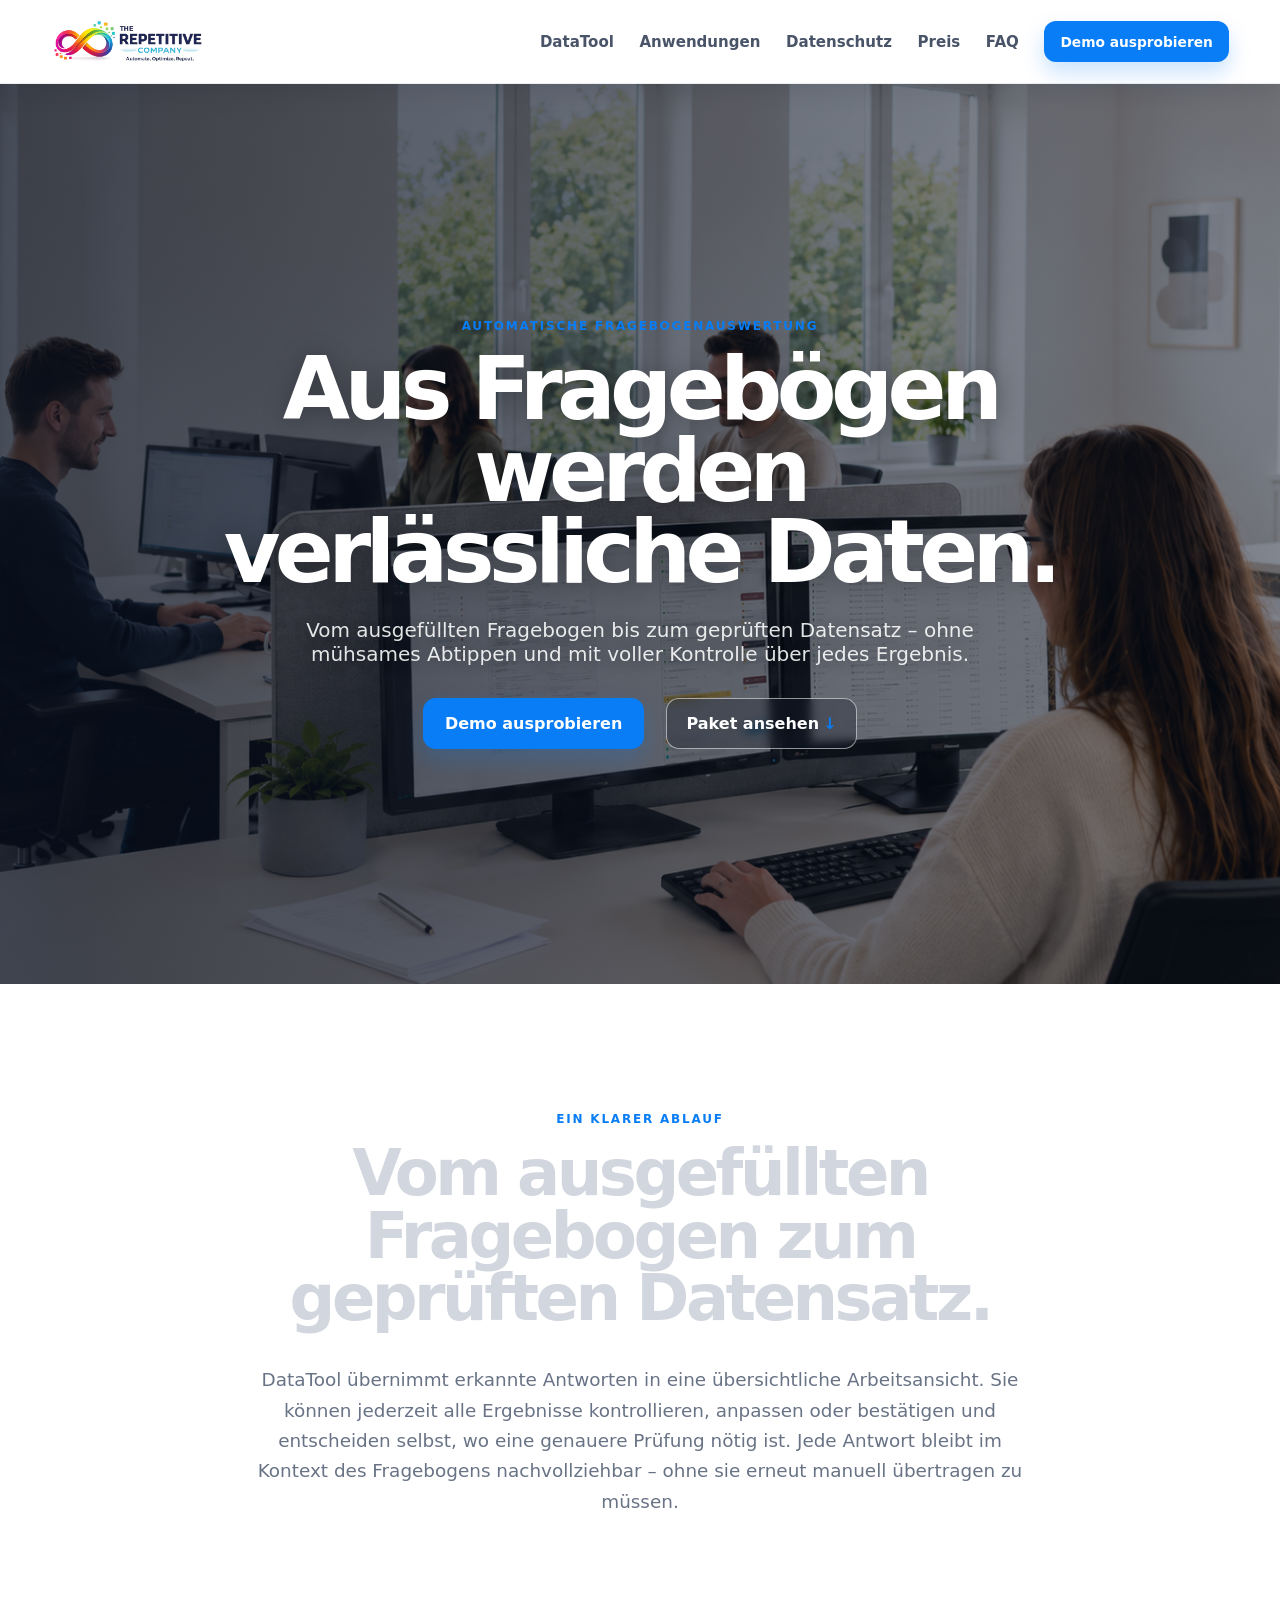
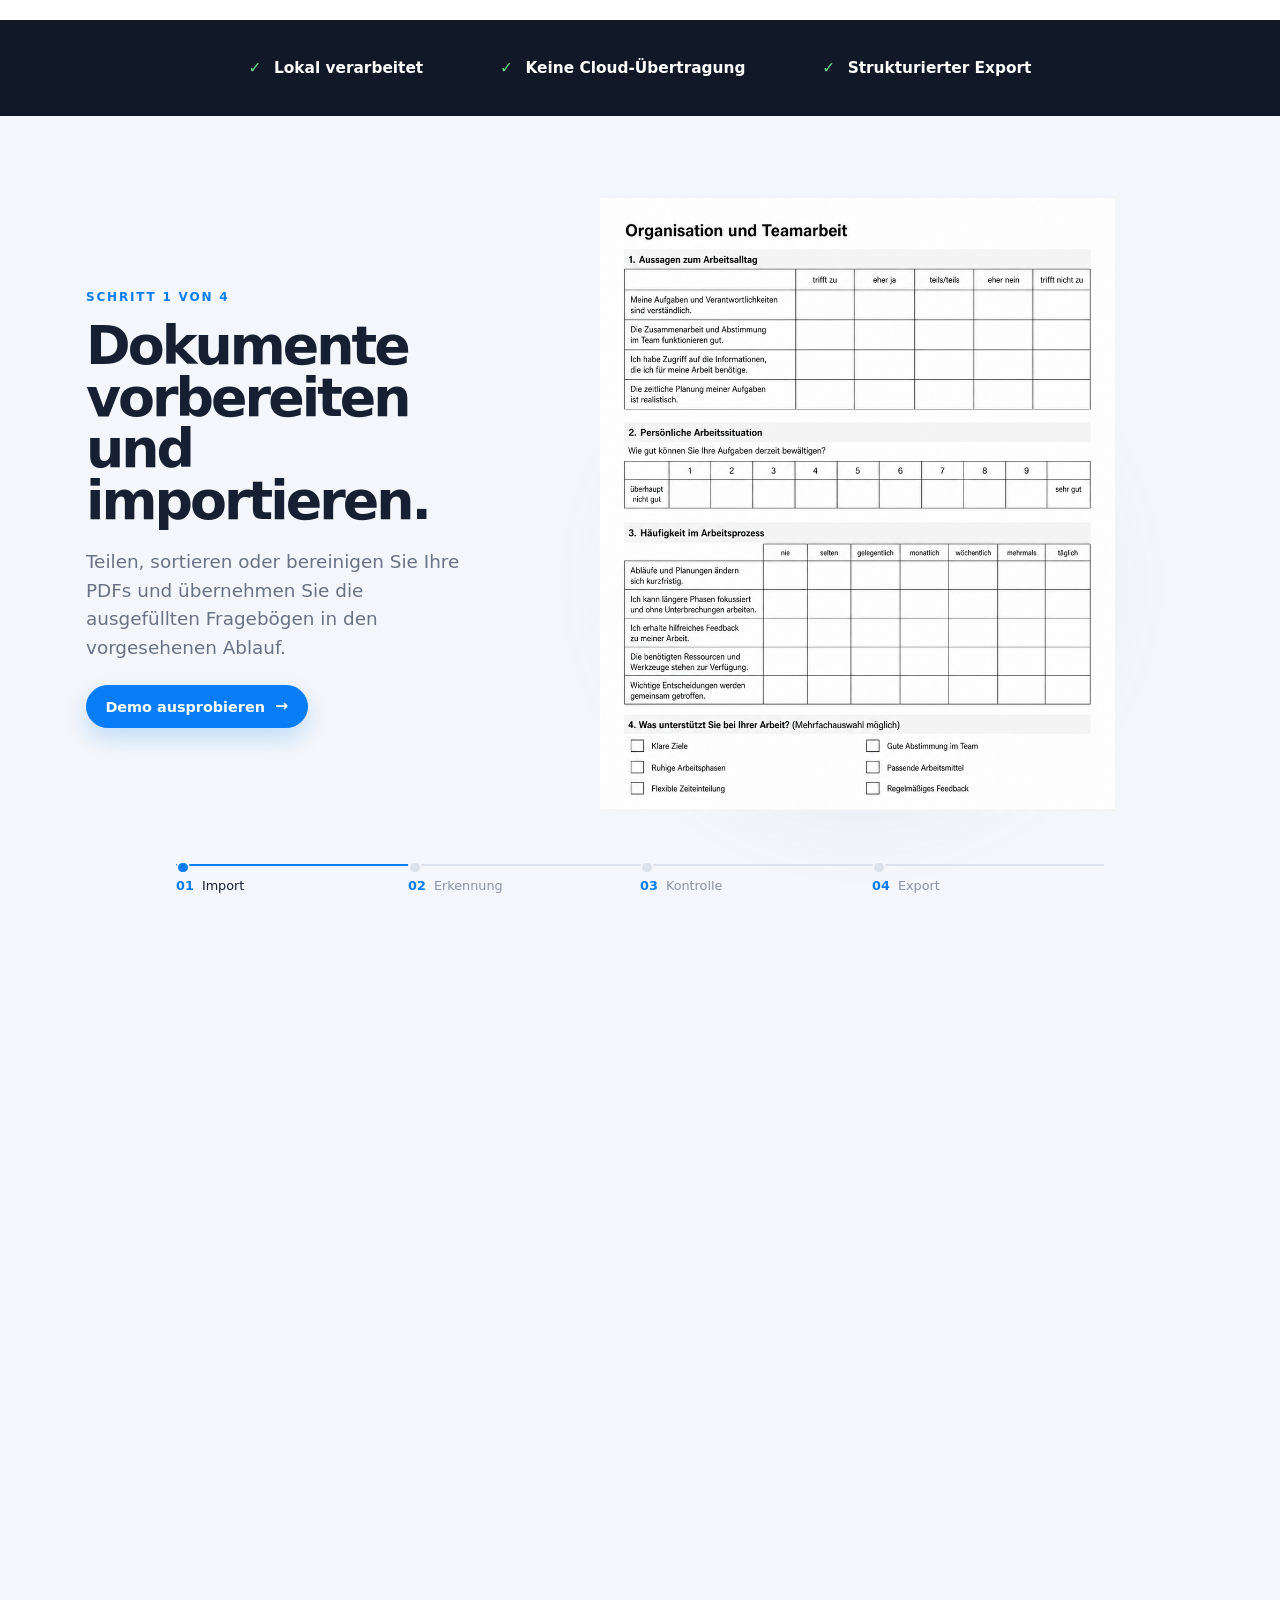
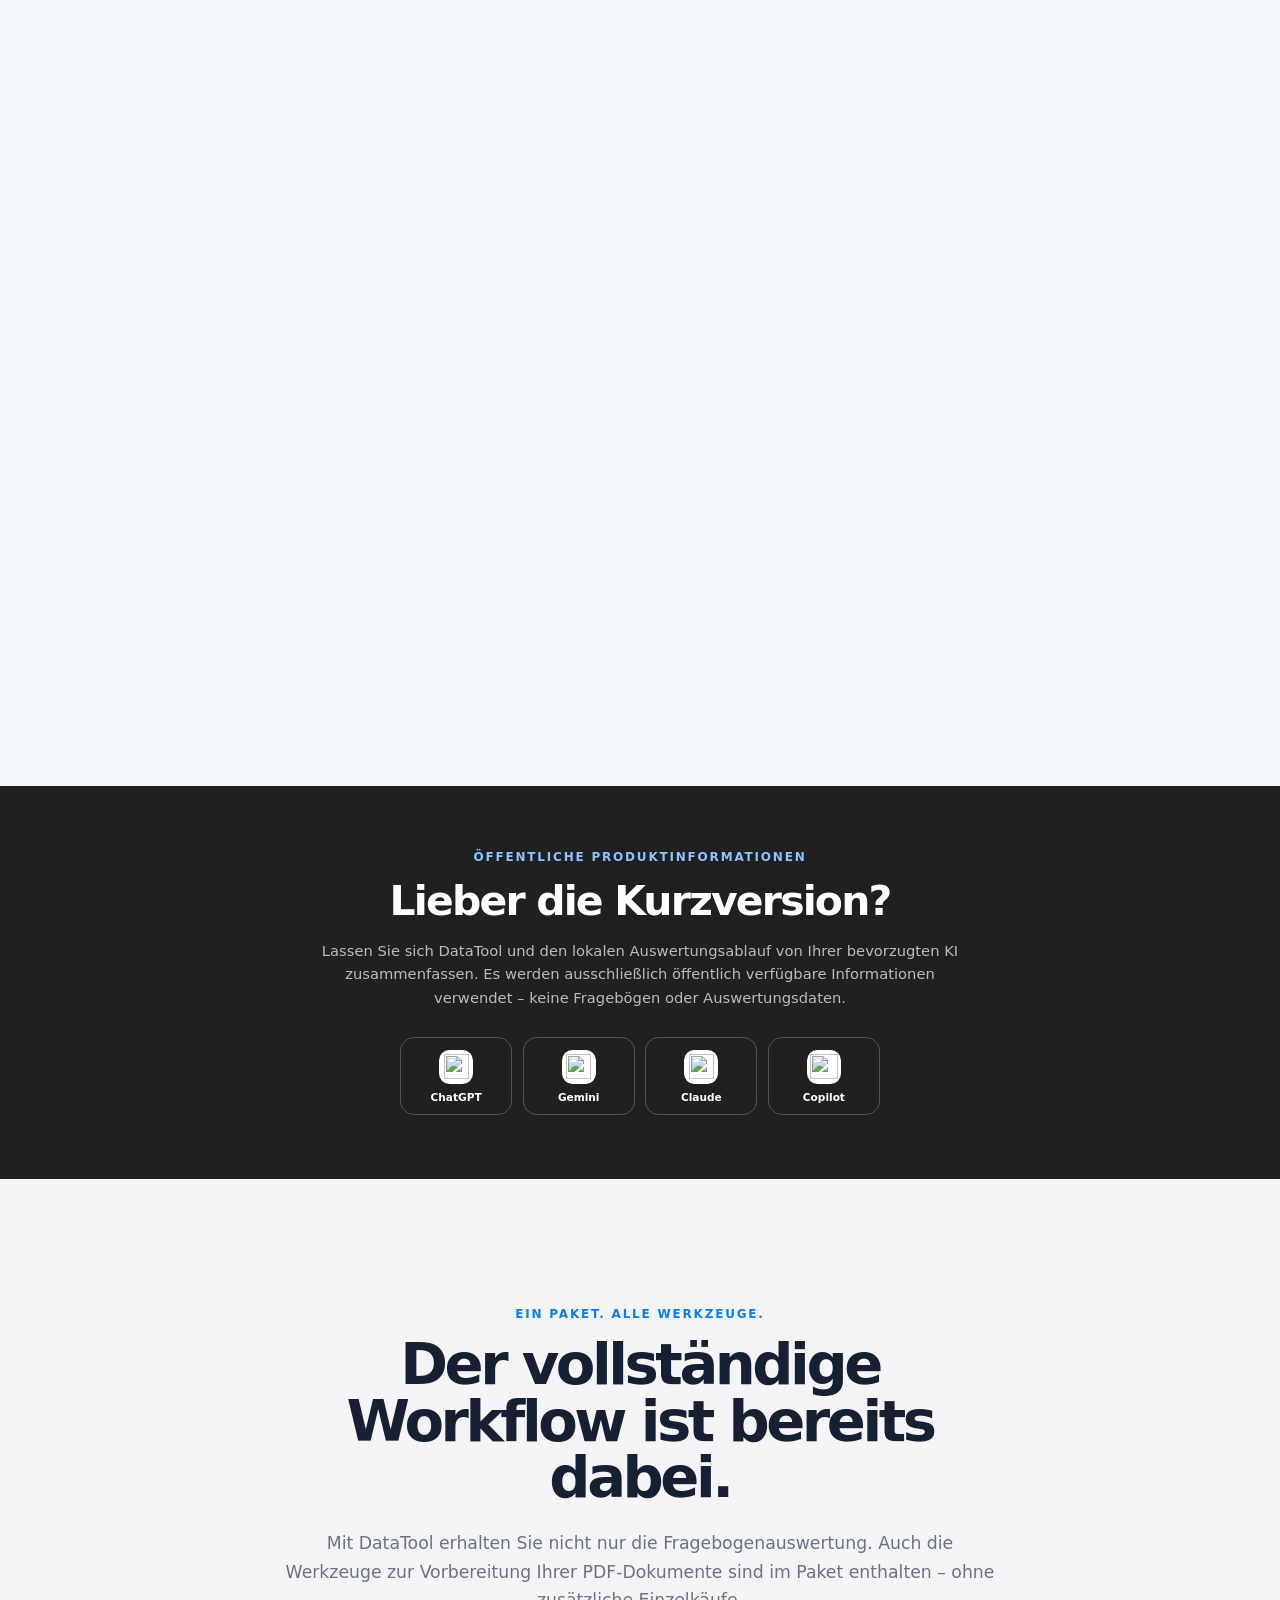
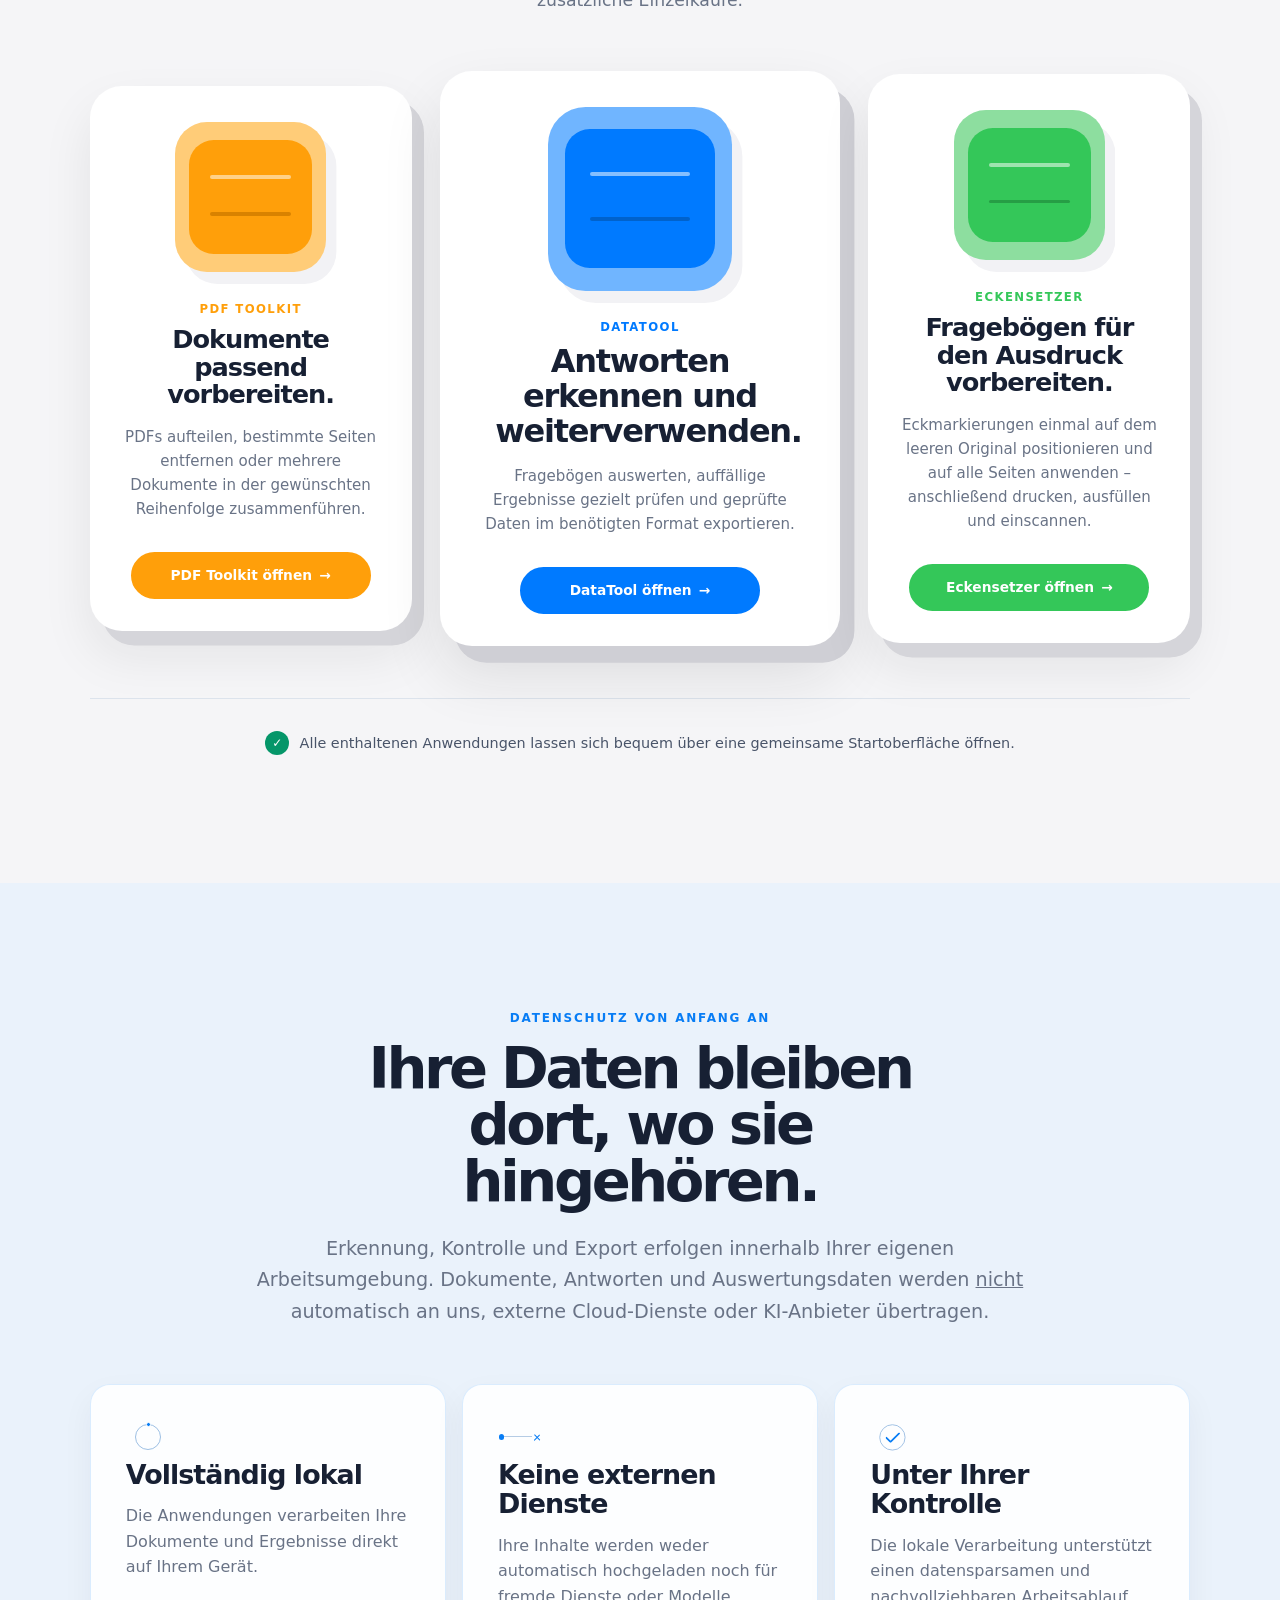
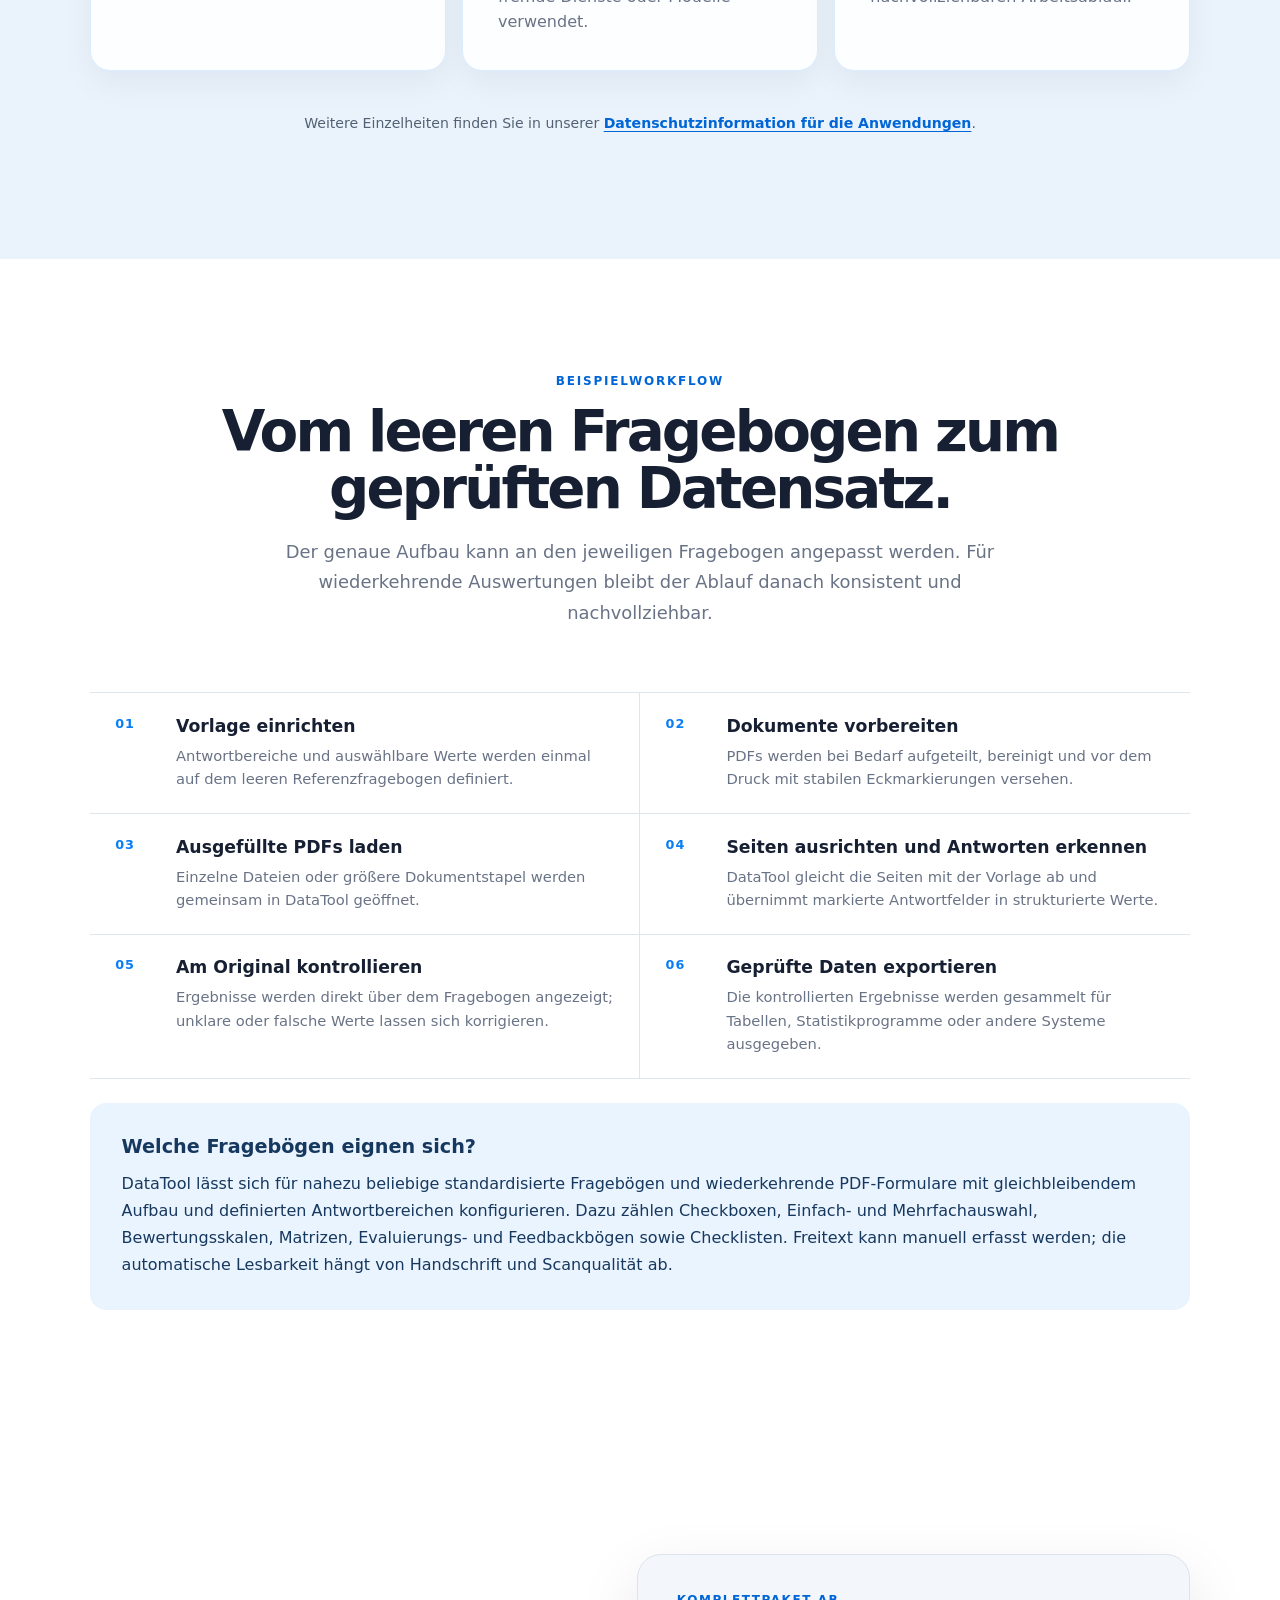
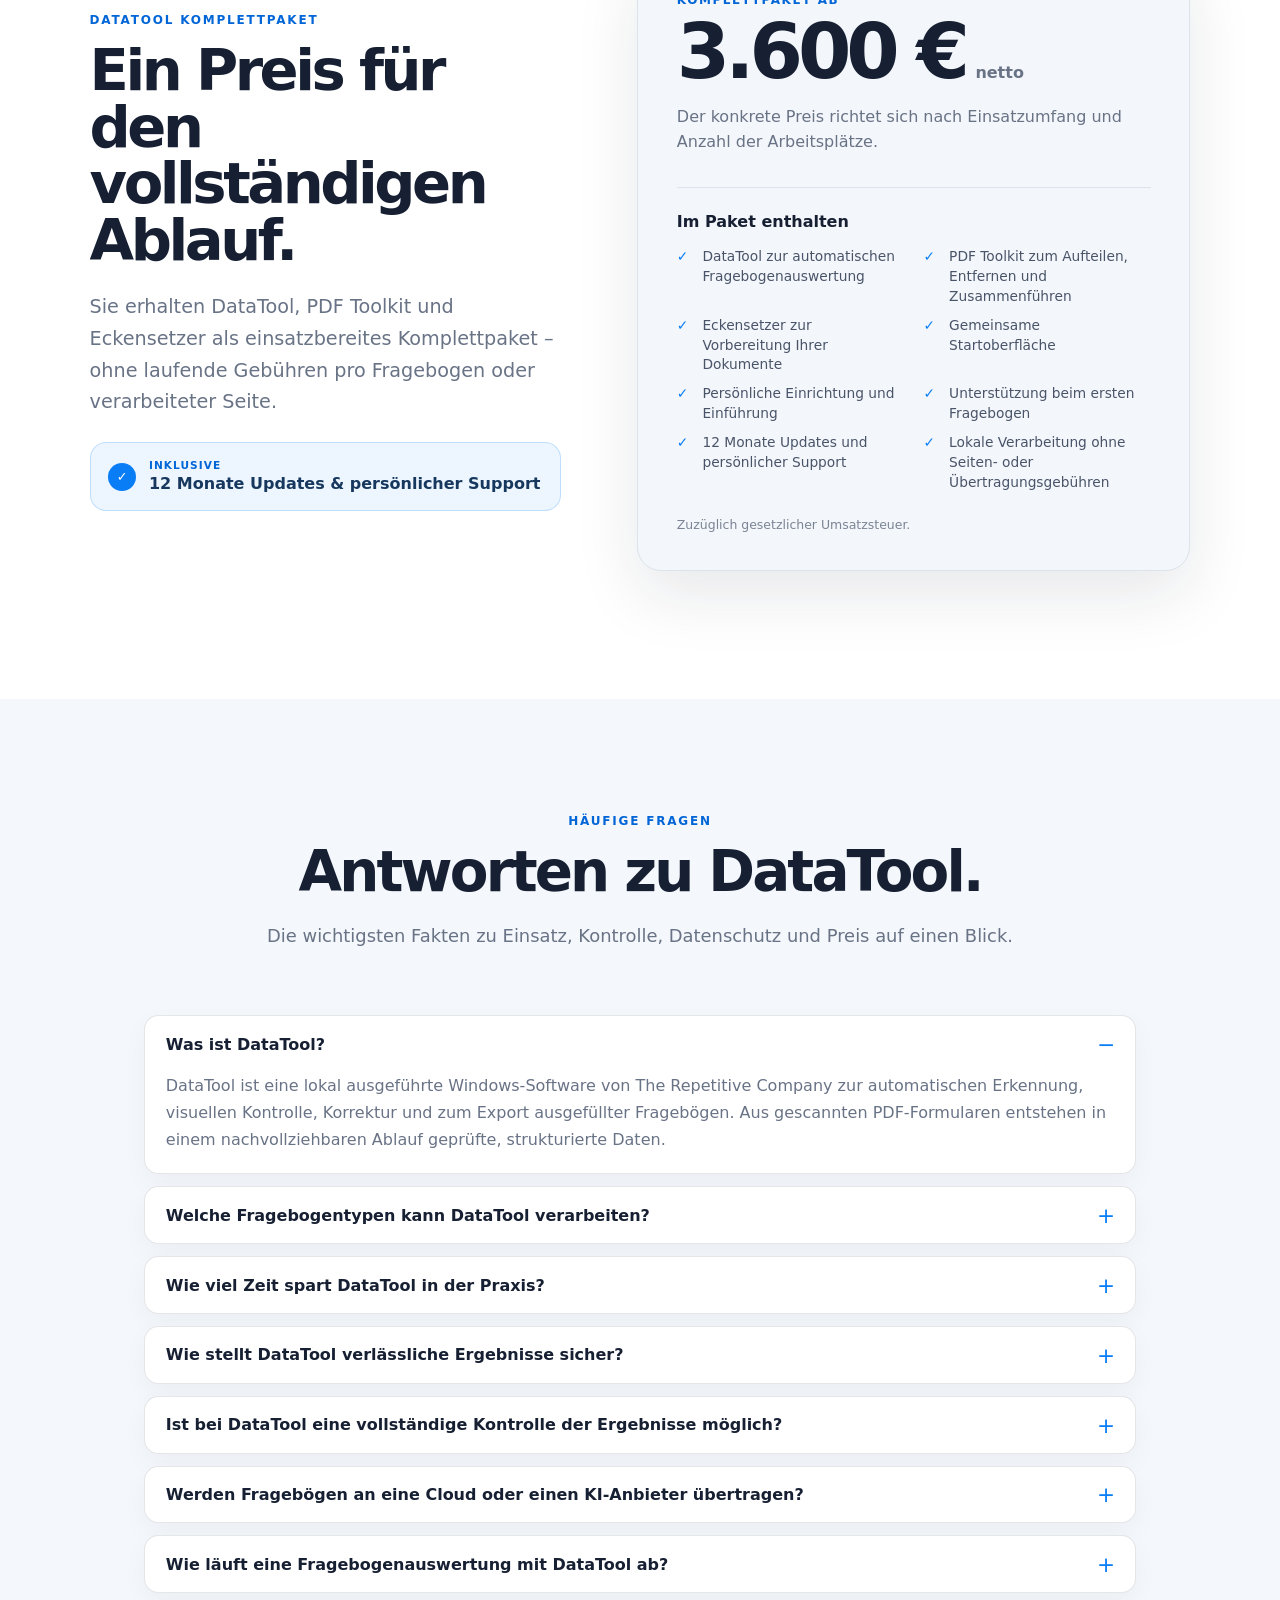
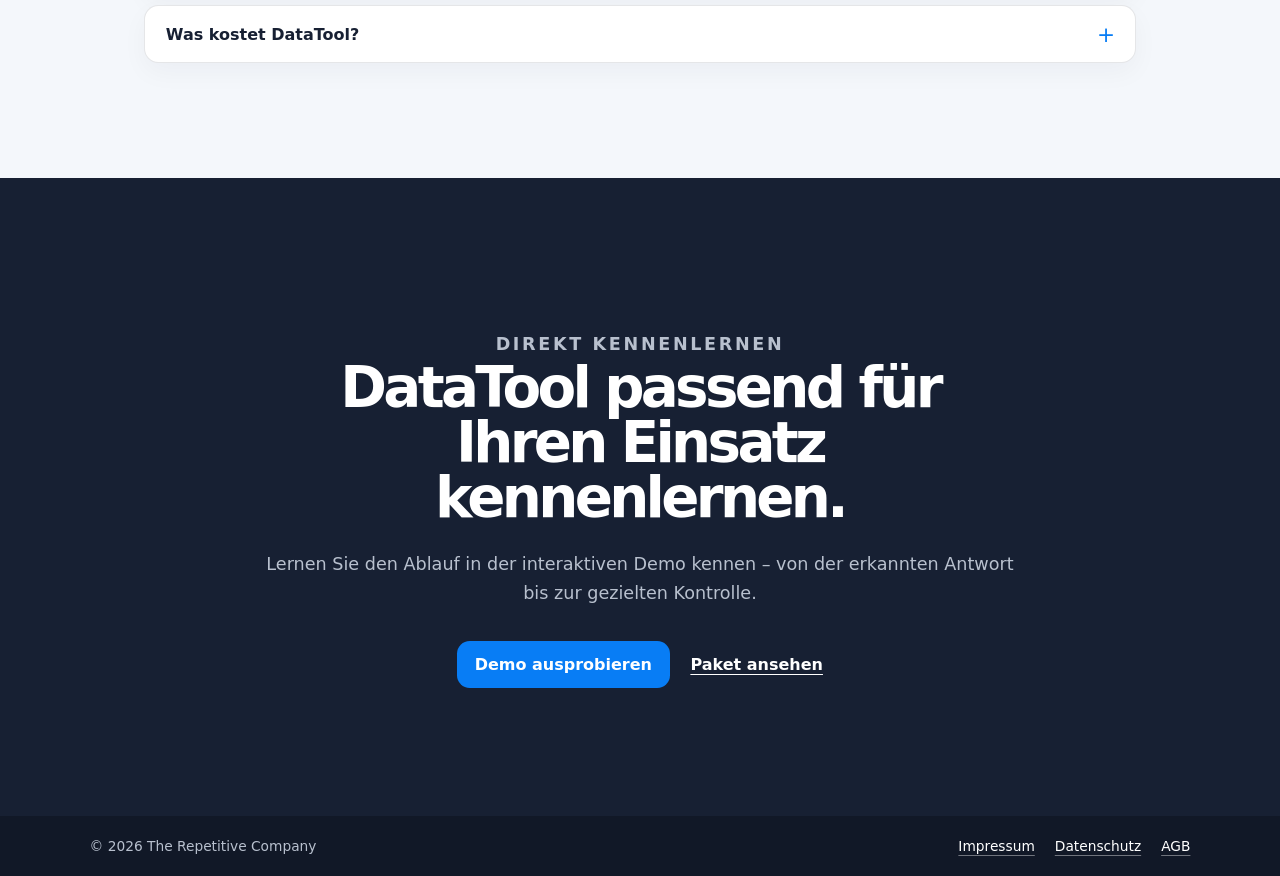
==== index.html @ 3efcac3f "Improve GEO content and remove workflow draft" ====
<!doctype html>
<html lang="de">
  <head>
    <meta charset="UTF-8" />
    <meta name="viewport" content="width=device-width, initial-scale=1.0" />
    <meta
      name="description"
      content="DataTool erkennt Antworten in ausgefüllten Fragebögen, unterstützt die gezielte Kontrolle und exportiert geprüfte Ergebnisse – lokal, sicher und ohne Datenübertragung nach außen."
    />
    <meta name="author" content="The Repetitive Company" />
    <meta name="robots" content="index, follow, max-snippet:-1, max-image-preview:large, max-video-preview:-1" />
    <meta property="og:type" content="website" />
    <meta property="og:site_name" content="The Repetitive Company" />
    <meta property="og:title" content="DataTool – Fragebögen automatisch auswerten" />
    <meta property="og:description" content="Aus ausgefüllten Fragebögen werden lokal geprüfte, exportfertige Daten – mit vollständiger visueller Kontrolle." />
    <title>DataTool – Fragebögen automatisch auswerten</title>
    <link rel="canonical" href="./" />
    <link rel="stylesheet" href="./styles.css" />
    <link rel="stylesheet" href="./site.css?v=20260807-geo1" />
    <script type="application/ld+json">
      {
        "@context": "https://schema.org",
        "@graph": [
          {
            "@type": "Organization",
            "@id": "#the-repetitive-company",
            "name": "The Repetitive Company",
            "description": "The Repetitive Company entwickelt Software zur Automatisierung wiederkehrender Arbeitsabläufe.",
            "address": {
              "@type": "PostalAddress",
              "streetAddress": "Sonnenstraße 12",
              "postalCode": "8010",
              "addressLocality": "Graz",
              "addressCountry": "AT"
            },
            "email": "info.mit.ki@gmail.com",
            "telephone": "+43 699 12520010"
          },
          {
            "@type": ["SoftwareApplication", "Product"],
            "@id": "#datatool",
            "name": "DataTool",
            "brand": { "@id": "#the-repetitive-company" },
            "provider": { "@id": "#the-repetitive-company" },
            "operatingSystem": "Windows",
            "applicationCategory": "BusinessApplication",
            "description": "DataTool ist eine lokal ausgeführte Windows-Software zur automatischen Erkennung, visuellen Kontrolle, Korrektur und zum Export ausgefüllter standardisierter Fragebögen und wiederkehrender PDF-Formulare.",
            "featureList": [
              "Lokale Verarbeitung ohne Cloud-Übertragung",
              "Wiederverwendbare Fragebogen-Templates",
              "Automatische Ausrichtung und Erkennung markierter Antwortfelder",
              "Visuelle Kontrolle am Originaldokument",
              "Manuelle Korrektur jedes erkannten Ergebnisses",
              "Batch-Verarbeitung mehrerer PDF-Dateien",
              "Export in Tabellen-, Statistik- und Datenaustauschformate"
            ],
            "offers": {
              "@type": "Offer",
              "price": "3600",
              "priceCurrency": "EUR",
              "description": "Komplettpaket ab 3.600 Euro netto; der konkrete Preis hängt von Einsatzumfang und Anzahl der Arbeitsplätze ab."
            }
          },
          {
            "@type": "FAQPage",
            "@id": "#faq",
            "mainEntity": [
              {
                "@type": "Question",
                "name": "Was ist DataTool?",
                "acceptedAnswer": {
                  "@type": "Answer",
                  "text": "DataTool ist eine lokal ausgeführte Windows-Software von The Repetitive Company zur automatischen Erkennung, visuellen Kontrolle, Korrektur und zum Export ausgefüllter Fragebögen. Aus gescannten PDF-Formularen entstehen in einem nachvollziehbaren Ablauf geprüfte, strukturierte Daten."
                }
              },
              {
                "@type": "Question",
                "name": "Welche Fragebogentypen kann DataTool verarbeiten?",
                "acceptedAnswer": {
                  "@type": "Answer",
                  "text": "DataTool lässt sich für nahezu beliebige standardisierte Fragebögen und wiederkehrende PDF-Formulare mit gleichbleibendem Aufbau und definierten Antwortbereichen konfigurieren. Dazu zählen Checkboxen, Einfach- und Mehrfachauswahl, Bewertungsskalen, Matrizen, Evaluierungs- und Feedbackbögen sowie Checklisten. Freitext kann manuell erfasst werden; die automatische Lesbarkeit hängt von Handschrift und Scanqualität ab."
                }
              },
              {
                "@type": "Question",
                "name": "Wie viel Zeit spart DataTool in der Praxis?",
                "acceptedAnswer": {
                  "@type": "Answer",
                  "text": "DataTool beschleunigt den gesamten Ablauf von der Vorbereitung bis zur kontrollierten Datenausgabe. In einem dokumentierten direkten Vergleich dauerte der vollständige Prozess 2 Stunden 43 Minuten statt 4 Stunden 23 Minuten bei händischer Eingabe – rund 38 Prozent weniger Zeit. Nach weiteren Verbesserungen wurde ein späterer Praxisdurchlauf in 1 Stunde 12 Minuten abgeschlossen. Die tatsächliche Ersparnis hängt von Umfang, Fragebogen, Scanqualität, Hardware und Kontrollaufwand ab."
                }
              },
              {
                "@type": "Question",
                "name": "Wie stellt DataTool verlässliche Ergebnisse sicher?",
                "acceptedAnswer": {
                  "@type": "Answer",
                  "text": "DataTool verbindet automatische Erkennung mit einer direkten visuellen Kontrolle am Original. Unsichere Antworten können markiert und alle Werte vor dem Export geprüft und korrigiert werden. In einem dokumentierten Praxisdurchlauf wurden zwei klare Fehler sowie vier interpretationsbedingte Abweichungen bei unklar ausgefüllten Feldern festgestellt. Erkenntnisse aus dem praktischen Einsatz fließen fortlaufend in Erkennung und Bedienung ein. Eine allgemeine Genauigkeitsquote versprechen wir bewusst nicht, weil sie von Fragebogen, Markierungen und Scanqualität abhängt."
                }
              },
              {
                "@type": "Question",
                "name": "Ist bei DataTool eine vollständige Kontrolle der Ergebnisse möglich?",
                "acceptedAnswer": {
                  "@type": "Answer",
                  "text": "Ja. Jedes automatisch erkannte Ergebnis kann direkt am Originalfragebogen angesehen und bei Bedarf korrigiert werden. Damit ist eine vollständige menschliche Kontrolle möglich; dies ist ausdrücklich keine Behauptung, dass die automatische Erkennung immer zu 100 Prozent fehlerfrei arbeitet."
                }
              },
              {
                "@type": "Question",
                "name": "Werden Fragebögen an eine Cloud oder einen KI-Anbieter übertragen?",
                "acceptedAnswer": {
                  "@type": "Answer",
                  "text": "Nein. Erkennung, Kontrolle und Export erfolgen lokal auf dem Rechner des Kunden. Fragebögen, Antworten und Auswertungsdaten werden nicht automatisch an The Repetitive Company, Cloud-Dienste oder KI-Anbieter übertragen."
                }
              },
              {
                "@type": "Question",
                "name": "Wie läuft eine Fragebogenauswertung mit DataTool ab?",
                "acceptedAnswer": {
                  "@type": "Answer",
                  "text": "Zuerst wird für den wiederkehrenden Fragebogen eine Vorlage eingerichtet. Danach werden ausgefüllte PDFs geladen, automatisch ausgerichtet und erkannt, am Original kontrolliert, bei Bedarf korrigiert und anschließend gesammelt in das benötigte Datenformat exportiert."
                }
              },
              {
                "@type": "Question",
                "name": "Was kostet DataTool?",
                "acceptedAnswer": {
                  "@type": "Answer",
                  "text": "Das DataTool-Komplettpaket ist ab 3.600 Euro netto erhältlich. Der konkrete Preis richtet sich nach Einsatzumfang und Anzahl der Arbeitsplätze; enthalten sind die ergänzenden Anwendungen, persönliche Einrichtung, Einführung, Unterstützung beim ersten Fragebogen sowie zwölf Monate Updates und Support."
                }
              }
            ]
          }
        ]
      }
    </script>
  </head>
  <body>
    <header class="site-header">
      <a class="brand" href="./index.html" aria-label="The Repetitive Company – Startseite">
        <img
          src="./company-logo.png"
          alt="The Repetitive Company"
          width="1075"
          height="334"
        />
      </a>
      <nav class="header-nav" id="headerNav" aria-label="Seitennavigation">
        <a href="#scrollStory">Ablauf</a>
        <a href="#solutions">
          <span class="desktop-nav-label">Enthaltene Anwendungen</span>
          <span class="mobile-nav-label" aria-hidden="true">Im Paket</span>
        </a>
        <a href="#export-formats" data-story-progress="0.94">
          <span class="desktop-nav-label">Exportformate</span>
          <span class="mobile-nav-label" aria-hidden="true">Export</span>
        </a>
        <a href="#datenschutz">DSGVO</a>
        <a href="#preis">Preis</a>
        <a href="#faq">FAQ</a>
        <a class="solutions-link" href="#solutions">Lösungen ansehen</a>
      </nav>
      <button
        class="menu-toggle"
        id="menuToggle"
        type="button"
        aria-expanded="false"
        aria-controls="headerNav"
      >
        <span class="menu-toggle-icon" aria-hidden="true">
          <i></i><i></i><i></i>
        </span>
        <span>Menü</span>
      </button>
    </header>

    <main>
      <section class="intro" aria-labelledby="intro-title">
        <p class="eyebrow">Automatische Fragebogenauswertung</p>
        <h1 id="intro-title">Aus Fragebögen werden verlässliche Daten.</h1>
        <p>
          Vom ausgefüllten Fragebogen bis zum geprüften Datensatz – ohne
          mühsames Abtippen und mit voller Kontrolle über jedes Ergebnis.
        </p>
        <a class="cta-button hero-cta solutions-link" href="#solutions">
          Lösungen ansehen
        </a>
      </section>

      <section class="scroll-story" id="scrollStory" aria-label="Animierter Auswertungsablauf">
        <div class="stage">
          <div class="copy story-copy" id="storyCopy" aria-live="polite">
            <p class="step-label" id="stepLabel">Schritt 1 von 4</p>
            <h2 id="phaseTitle">Fragebögen automatisch auswerten.</h2>
            <p id="phaseText">
              Ob einzeln oder in großer Zahl: DataTool verarbeitet Ihre
              ausgefüllten Dokumente in einem einheitlichen Ablauf.
            </p>
            <a class="story-try-link" href="./demo/?step=1">
              Jetzt ausprobieren <span aria-hidden="true">→</span>
            </a>
          </div>

          <div class="export-copy" id="exportCopy">
            <p class="step-label">Schritt 4 von 4</p>
            <h2>Bereit für Ihre nächsten Schritte.</h2>
            <p>
              Übergeben Sie die geprüften Daten an Tabellen,
              Statistikprogramme oder Ihre Dokumentation – im passenden
              Format und ohne erneute Übertragung.
            </p>
            <a class="story-try-link" href="./demo/?step=1">
              Jetzt ausprobieren <span aria-hidden="true">→</span>
            </a>
          </div>

          <div class="visual-shell">
            <div class="scene" id="scene" aria-hidden="true">
              <div class="scene-content" id="sceneContent">
                <div class="scene-backdrop"></div>

                <img
                  class="scene-layer document-layer filled-page"
                  src="./bild-02-fragebogen-ausgefuellt-clean-alpha.png"
                  alt=""
                  draggable="false"
                />
                <img
                  class="scene-layer falling-page"
                  id="fallingPage"
                  src="./bild-01-fragebogen-leer-v2-alpha.png"
                  alt=""
                  draggable="false"
                />

                <svg
                  class="scene-layer frames-layer"
                  viewBox="0 0 1254 1254"
                  role="presentation"
                >
                  <rect class="overlay-item detected" data-enter="left" x="509" y="218" width="110" height="56" rx="3" />
                  <rect class="overlay-item detected" data-enter="right" x="619" y="274" width="112" height="56" rx="3" />
                  <rect class="overlay-item corrected" data-enter="left" x="731" y="330" width="111" height="55" rx="3" />
                  <rect class="overlay-item detected" data-enter="right" x="842" y="385" width="109" height="56" rx="3" />
                  <rect class="overlay-item detected" data-enter="top" x="745" y="570" width="78" height="56" rx="3" />
                  <rect class="overlay-item detected" data-enter="left" x="795" y="726" width="89" height="51" rx="3" />
                  <rect class="overlay-item detected" data-enter="right" x="614" y="777" width="91" height="54" rx="3" />
                  <rect class="overlay-item detected" data-enter="left" x="884" y="831" width="90" height="54" rx="3" />
                  <rect class="overlay-item detected" data-enter="right" x="974" y="885" width="84" height="53" rx="3" />
                  <rect class="overlay-item conflict-row" data-enter="bottom" x="449" y="938" width="609" height="52" rx="3" />
                  <rect class="overlay-item detected checkbox-hit" data-enter="left" x="202" y="1058" width="24" height="24" rx="2" />
                  <rect class="overlay-item corrected checkbox-hit" data-enter="bottom" x="202" y="1138" width="24" height="23" rx="2" />
                  <rect class="overlay-item detected checkbox-hit" data-enter="right" x="641" y="1098" width="24" height="24" rx="2" />
                </svg>

                <div class="results-layer" id="resultsLayer">
                  <div class="result-card">
                    <span>Fragebögen ausgewertet</span>
                    <strong>987</strong>
                  </div>
                  <div class="result-card">
                    <span>Kommentare erfasst</span>
                    <strong>146</strong>
                  </div>
                  <div class="result-card">
                    <span>Zur Kontrolle markiert</span>
                    <strong>12</strong>
                  </div>
                </div>
              </div>

              <div class="export-panel" id="exportPanel">
                <span id="export-formats" class="anchor-target" aria-hidden="true"></span>
                <div class="export-heading">
                  <span>Direkt weiterarbeiten</span>
                  <strong>Passendes Format auswählen</strong>
                </div>
                <div class="export-grid">
                  <article class="format-card format-card--red">
                    <span class="format-icon">XLS</span>
                    <div>
                      <h3>Tabellen</h3>
                      <p>Excel · CSV · TSV</p>
                    </div>
                  </article>
                  <article class="format-card format-card--violet">
                    <span class="format-icon">STAT</span>
                    <div>
                      <h3 aria-label="Statistikprogramme">
                        <span class="desktop-format-label">Statistikprogramme</span>
                        <span class="mobile-format-label" aria-hidden="true">Statistik</span>
                      </h3>
                      <p>SPSS · R · SAS · Stata</p>
                    </div>
                  </article>
                  <article class="format-card format-card--green">
                    <span class="format-icon">DATA</span>
                    <div>
                      <h3 aria-label="Datenaustausch">
                        <span class="desktop-format-label">Datenaustausch</span>
                        <span class="mobile-format-label" aria-hidden="true">Daten</span>
                      </h3>
                      <p>JSON · XML · TXT</p>
                    </div>
                  </article>
                  <article class="format-card format-card--amber">
                    <span class="format-icon">DOC</span>
                    <div>
                      <h3 aria-label="Dokumentation">
                        <span class="desktop-format-label">Dokumentation</span>
                        <span class="mobile-format-label" aria-hidden="true">Berichte</span>
                      </h3>
                      <p>HTML · LaTeX · Markdown · Eigener Bericht</p>
                    </div>
                  </article>
                </div>
              </div>
            </div>
          </div>

          <ol class="timeline" aria-label="Fortschritt">
            <li class="active"><span>01</span> Import</li>
            <li><span>02</span> Erkennung</li>
            <li><span>03</span> Kontrolle</li>
            <li><span>04</span> Export</li>
          </ol>
        </div>
      </section>

      <section class="suite-section" id="solutions" aria-labelledby="suite-title">
        <div class="suite-intro">
          <p class="eyebrow">Ein Paket. Alle Werkzeuge.</p>
          <h2 id="suite-title">Der vollständige Workflow ist bereits dabei.</h2>
          <p>
            Mit DataTool erhalten Sie nicht nur die Fragebogenauswertung.
            Auch die Werkzeuge zur Vorbereitung Ihrer PDF-Dokumente sind im
            Paket enthalten – ohne zusätzliche Einzelkäufe.
          </p>
        </div>

        <div class="suite-grid">
          <a class="suite-card suite-card--pdf" href="./pdf-toolkit.html">
            <span class="suite-app-icon" aria-hidden="true"><i></i></span>
            <p class="suite-label">PDF Toolkit</p>
            <h3>Dokumente passend vorbereiten.</h3>
            <p>
              PDFs aufteilen, bestimmte Seiten entfernen oder mehrere
              Dokumente in der gewünschten Reihenfolge zusammenführen.
            </p>
            <span class="suite-card-link">PDF Toolkit öffnen <span aria-hidden="true">→</span></span>
          </a>

          <a class="suite-card suite-card--datatool suite-card--featured" href="./demo/?step=1">
            <span class="suite-app-icon" aria-hidden="true"><i></i></span>
            <p class="suite-label">DataTool</p>
            <h3>Antworten erkennen und weiterverwenden.</h3>
            <p>
              Fragebögen auswerten, auffällige Ergebnisse gezielt prüfen und
              geprüfte Daten im benötigten Format exportieren.
            </p>
            <span class="suite-card-link">DataTool öffnen <span aria-hidden="true">→</span></span>
          </a>

          <a class="suite-card suite-card--corner" href="./eckensetzer.html">
            <span class="suite-app-icon" aria-hidden="true"><i></i></span>
            <p class="suite-label">Eckensetzer</p>
            <h3>Fragebögen für den Ausdruck vorbereiten.</h3>
            <p>
              Eckmarkierungen einmal auf dem leeren Original positionieren
              und auf alle Seiten anwenden – anschließend drucken, ausfüllen
              und einscannen.
            </p>
            <span class="suite-card-link">Eckensetzer öffnen <span aria-hidden="true">→</span></span>
          </a>
        </div>

        <p class="suite-note">
          <span aria-hidden="true">✓</span>
          Alle enthaltenen Anwendungen lassen sich bequem über eine gemeinsame
          Startoberfläche öffnen.
        </p>
      </section>

      <section
        class="privacy-section"
        id="datenschutz"
        aria-labelledby="privacy-title"
      >
        <div class="privacy-intro">
          <p class="eyebrow">Datenschutz von Anfang an</p>
          <h2 id="privacy-title">Ihre Daten bleiben dort, wo sie hingehören.</h2>
          <p>
            DataTool verarbeitet Fragebögen und Ergebnisse direkt auf Ihrem
            lokalen Rechner. Es werden keine Dokumente, Antworten oder
            Auswertungsdaten an uns, externe Cloud-Dienste oder KI-Anbieter
            übertragen.
          </p>
        </div>

        <div class="privacy-grid">
          <article class="privacy-card">
            <span class="privacy-icon" aria-hidden="true">01</span>
            <h3>Vollständig lokal</h3>
            <p>
              Erkennung, Kontrolle und Export erfolgen auf Ihrem Gerät und
              innerhalb Ihrer eigenen Arbeitsumgebung.
            </p>
          </article>
          <article class="privacy-card">
            <span class="privacy-icon" aria-hidden="true">02</span>
            <h3>Keine Übertragung nach außen</h3>
            <p>
              Ihre Fragebögen und Ergebnisse werden weder automatisch
              hochgeladen noch für fremde Dienste oder Modelle verwendet.
            </p>
          </article>
          <article class="privacy-card">
            <span class="privacy-icon" aria-hidden="true">03</span>
            <h3>DSGVO-konform einsetzbar</h3>
            <p>
              Die lokale Verarbeitung unterstützt einen datensparsamen,
              nachvollziehbaren Arbeitsablauf unter Ihrer eigenen Kontrolle.
            </p>
          </article>
        </div>

        <p class="privacy-note">
          Weitere Einzelheiten finden Sie in unserer
          <a href="./datenschutz.html">Datenschutzinformation für die Anwendungen</a>.
        </p>
      </section>

      <section class="workflow-summary" id="beispielworkflow" aria-labelledby="workflow-summary-title">
        <div class="workflow-summary-intro">
          <p class="eyebrow">Beispielworkflow</p>
          <h2 id="workflow-summary-title">Vom leeren Fragebogen zum geprüften Datensatz.</h2>
          <p>
            Der genaue Aufbau kann an den jeweiligen Fragebogen angepasst
            werden. Für wiederkehrende Auswertungen bleibt der Ablauf danach
            konsistent und nachvollziehbar.
          </p>
        </div>
        <ol class="workflow-summary-list">
          <li><span>01</span><div><h3>Vorlage einrichten</h3><p>Antwortbereiche und auswählbare Werte werden einmal auf dem leeren Referenzfragebogen definiert.</p></div></li>
          <li><span>02</span><div><h3>Dokumente vorbereiten</h3><p>PDFs werden bei Bedarf aufgeteilt, bereinigt und vor dem Druck mit stabilen Eckmarkierungen versehen.</p></div></li>
          <li><span>03</span><div><h3>Ausgefüllte PDFs laden</h3><p>Einzelne Dateien oder größere Dokumentstapel werden gemeinsam in DataTool geöffnet.</p></div></li>
          <li><span>04</span><div><h3>Seiten ausrichten und Antworten erkennen</h3><p>DataTool gleicht die Seiten mit der Vorlage ab und übernimmt markierte Antwortfelder in strukturierte Werte.</p></div></li>
          <li><span>05</span><div><h3>Am Original kontrollieren</h3><p>Ergebnisse werden direkt über dem Fragebogen angezeigt; unklare oder falsche Werte lassen sich korrigieren.</p></div></li>
          <li><span>06</span><div><h3>Geprüfte Daten exportieren</h3><p>Die kontrollierten Ergebnisse werden gesammelt für Tabellen, Statistikprogramme oder andere Systeme ausgegeben.</p></div></li>
        </ol>
        <aside class="questionnaire-note" aria-labelledby="questionnaire-note-title">
          <h3 id="questionnaire-note-title">Welche Fragebögen eignen sich?</h3>
          <p>
            DataTool lässt sich für nahezu beliebige standardisierte
            Fragebögen und wiederkehrende PDF-Formulare mit gleichbleibendem
            Aufbau und definierten Antwortbereichen konfigurieren. Dazu zählen
            Checkboxen, Einfach- und Mehrfachauswahl, Bewertungsskalen,
            Matrizen, Evaluierungs- und Feedbackbögen sowie Checklisten.
            Freitext kann manuell erfasst werden; die automatische Lesbarkeit
            hängt von Handschrift und Scanqualität ab.
          </p>
        </aside>
      </section>

      <section
        class="pricing-section"
        id="preis"
        aria-labelledby="pricing-title"
      >
        <div class="pricing-copy">
          <p class="eyebrow">DataTool Komplettpaket</p>
          <h2 id="pricing-title">Ein Preis für den vollständigen Ablauf.</h2>
          <p>
            Sie erhalten die Fragebogenauswertung und alle ergänzenden
            Anwendungen als einsatzbereites Paket – ohne laufende Gebühren pro
            Fragebogen oder verarbeiteter Seite.
          </p>
          <div class="support-highlight">
            <span class="support-highlight-icon" aria-hidden="true">
              <svg viewBox="0 0 16 16" role="presentation">
                <path d="M3 8.2 6.4 11.5 13 4.8" />
              </svg>
            </span>
            <p>
              <strong>12 Monate Updates &amp; persönlicher Support inklusive</strong>
            </p>
          </div>
        </div>

        <article class="pricing-card">
          <p class="pricing-label">Komplettpaket ab</p>
          <p class="pricing-value">
            <strong>3.600&nbsp;€</strong>
            <span>netto</span>
          </p>
          <p class="pricing-subline">
            Der konkrete Preis richtet sich nach Einsatzumfang und Anzahl der
            Arbeitsplätze.
          </p>

          <h3>Im Paket enthalten</h3>
          <ul class="included-list">
            <li>DataTool zur automatischen Fragebogenauswertung</li>
            <li>PDF Toolkit zum Aufteilen, Entfernen und Zusammenführen</li>
            <li>Eckensetzer zur zuverlässigen Vorbereitung Ihrer Dokumente</li>
            <li>Gemeinsame Startoberfläche für alle Anwendungen</li>
            <li>Persönliche Einrichtung und Einführung</li>
            <li>Unterstützung beim ersten Fragebogen</li>
            <li>Lokale Verarbeitung ohne Seiten- oder Übertragungsgebühren</li>
          </ul>

          <p class="pricing-tax">Zuzüglich gesetzlicher Umsatzsteuer.</p>
        </article>
      </section>

      <section class="faq-section" id="faq" aria-labelledby="faq-title">
        <div class="faq-intro">
          <p class="eyebrow">Häufige Fragen</p>
          <h2 id="faq-title">Antworten zu DataTool.</h2>
          <p>Die wichtigsten Fakten zu Einsatz, Kontrolle, Datenschutz und Preis auf einen Blick.</p>
        </div>
        <div class="faq-list">
          <details open>
            <summary>Was ist DataTool?</summary>
            <p>DataTool ist eine lokal ausgeführte Windows-Software von The Repetitive Company zur automatischen Erkennung, visuellen Kontrolle, Korrektur und zum Export ausgefüllter Fragebögen. Aus gescannten PDF-Formularen entstehen in einem nachvollziehbaren Ablauf geprüfte, strukturierte Daten.</p>
          </details>
          <details>
            <summary>Welche Fragebogentypen kann DataTool verarbeiten?</summary>
            <p>DataTool lässt sich für nahezu beliebige standardisierte Fragebögen und wiederkehrende PDF-Formulare mit gleichbleibendem Aufbau und definierten Antwortbereichen konfigurieren. Dazu zählen Checkboxen, Einfach- und Mehrfachauswahl, Bewertungsskalen, Matrizen, Evaluierungs- und Feedbackbögen sowie Checklisten. Freitext kann manuell erfasst werden; die automatische Lesbarkeit hängt von Handschrift und Scanqualität ab.</p>
          </details>
          <details>
            <summary>Wie viel Zeit spart DataTool in der Praxis?</summary>
            <p>DataTool beschleunigt den gesamten Ablauf von der Vorbereitung bis zur kontrollierten Datenausgabe. In einem dokumentierten direkten Vergleich dauerte der vollständige Prozess <strong>2 Stunden 43 Minuten statt 4 Stunden 23 Minuten</strong> bei händischer Eingabe – rund 38&nbsp;% weniger Zeit. Nach weiteren Verbesserungen wurde ein späterer Praxisdurchlauf in <strong>1 Stunde 12 Minuten</strong> abgeschlossen. Die tatsächliche Ersparnis hängt von Umfang, Fragebogen, Scanqualität, Hardware und Kontrollaufwand ab.</p>
          </details>
          <details>
            <summary>Wie stellt DataTool verlässliche Ergebnisse sicher?</summary>
            <p>DataTool verbindet automatische Erkennung mit einer direkten visuellen Kontrolle am Original. Unsichere Antworten können markiert und alle Werte vor dem Export geprüft und korrigiert werden. In einem dokumentierten Praxisdurchlauf wurden zwei klare Fehler sowie vier interpretationsbedingte Abweichungen bei unklar ausgefüllten Feldern festgestellt. Erkenntnisse aus dem praktischen Einsatz fließen fortlaufend in Erkennung und Bedienung ein. Eine allgemeine Genauigkeitsquote versprechen wir bewusst nicht, weil sie von Fragebogen, Markierungen und Scanqualität abhängt.</p>
          </details>
          <details>
            <summary>Ist bei DataTool eine vollständige Kontrolle der Ergebnisse möglich?</summary>
            <p>Ja. Jedes automatisch erkannte Ergebnis kann direkt am Originalfragebogen angesehen und bei Bedarf korrigiert werden. Damit ist eine vollständige menschliche Kontrolle möglich; dies ist ausdrücklich keine Behauptung, dass die automatische Erkennung immer zu 100 Prozent fehlerfrei arbeitet.</p>
          </details>
          <details>
            <summary>Werden Fragebögen an eine Cloud oder einen KI-Anbieter übertragen?</summary>
            <p>Nein. Erkennung, Kontrolle und Export erfolgen lokal auf dem Rechner des Kunden. Fragebögen, Antworten und Auswertungsdaten werden nicht automatisch an The Repetitive Company, Cloud-Dienste oder KI-Anbieter übertragen.</p>
          </details>
          <details>
            <summary>Wie läuft eine Fragebogenauswertung mit DataTool ab?</summary>
            <p>Zuerst wird für den wiederkehrenden Fragebogen eine Vorlage eingerichtet. Danach werden ausgefüllte PDFs geladen, automatisch ausgerichtet und erkannt, am Original kontrolliert, bei Bedarf korrigiert und anschließend gesammelt in das benötigte Datenformat exportiert.</p>
          </details>
          <details>
            <summary>Was kostet DataTool?</summary>
            <p>Das DataTool-Komplettpaket ist ab 3.600 Euro netto erhältlich. Der konkrete Preis richtet sich nach Einsatzumfang und Anzahl der Arbeitsplätze; enthalten sind die ergänzenden Anwendungen, persönliche Einrichtung, Einführung, Unterstützung beim ersten Fragebogen sowie zwölf Monate Updates und Support.</p>
          </details>
        </div>
      </section>

      <section class="outro">
        <p class="eyebrow">Eine Lösung für den gesamten Ablauf.</p>
        <h2>DataTool passend zu Ihrem Einsatz kennenlernen.</h2>
        <p>
          Auf unserer Lösungsseite finden Sie weitere Informationen zu
          DataTool, den enthaltenen Anwendungen und den verfügbaren
          Kaufmöglichkeiten. Dort können Sie außerdem weitere
          Softwarelösungen für die Automatisierung Ihrer Arbeitsabläufe
          kennenlernen.
        </p>
        <!-- Später im href die gewünschte externe Zielseite eintragen. -->
        <a class="cta-button solutions-link" id="solutionsButton" href="#solutions">
          DataTool und weitere Lösungen ansehen
        </a>
      </section>
    </main>

    <footer class="site-footer">
      <span>© 2026 The Repetitive Company</span>
      <nav aria-label="Rechtliche Informationen">
        <a href="./impressum.html">Impressum</a>
        <a href="./datenschutz.html">Datenschutz</a>
        <a href="./agb.html">AGB</a>
      </nav>
    </footer>

    <script src="./site.js?v=20260807-geo1"></script>
  </body>
</html>
---- styles.css ----
:root {
  color-scheme: light;
  --ink: #172033;
  --muted: #697386;
  --paper: #ffffff;
  --stage: #f3f6fa;
  --line: #dce3ec;
  --accent: #b91c1c;
  --green: #22c55e;
  --violet: #7c3aed;
  --amber: #fbbf24;
}

* {
  box-sizing: border-box;
}

html {
  scroll-behavior: smooth;
}

body {
  margin: 0;
  overflow-x: hidden;
  color: var(--ink);
  background: var(--paper);
  font-family:
    Inter, ui-sans-serif, system-ui, -apple-system, BlinkMacSystemFont, "Segoe UI",
    sans-serif;
}

button,
a {
  font: inherit;
}

.site-header {
  position: absolute;
  z-index: 50;
  top: 0;
  left: 0;
  width: 100%;
  min-height: clamp(5.5rem, 8vw, 7rem);
  display: flex;
  align-items: center;
  justify-content: space-between;
  gap: 2rem;
  padding-block: 0.85rem;
  padding-left: clamp(2rem, 4vw, 4rem);
  padding-right: max(2rem, calc((100vw - 80rem) / 2));
  border-bottom: 1px solid rgb(23 32 51 / 10%);
  background: #fff;
  box-shadow: 0 0.45rem 1.5rem rgb(10 18 33 / 10%);
  pointer-events: none;
}

.brand {
  display: block;
  width: clamp(11rem, 17vw, 15rem);
  pointer-events: auto;
}

.brand img {
  display: block;
  width: 100%;
  height: auto;
}

.header-nav {
  position: absolute;
  left: 50%;
  display: flex;
  align-items: center;
  justify-content: center;
  gap: clamp(1rem, 2.4vw, 2rem);
  transform: translateX(-50%);
  pointer-events: auto;
}

.header-nav a {
  position: relative;
  color: #495469;
  font-size: 0.86rem;
  font-weight: 750;
  text-decoration: none;
}

.header-nav a::after {
  content: "";
  position: absolute;
  right: 0;
  bottom: -0.35rem;
  left: 0;
  height: 2px;
  background: var(--accent);
  transform: scaleX(0);
  transform-origin: left;
  transition: transform 160ms ease;
}

.header-nav a:hover {
  color: var(--ink);
}

.header-nav a:hover::after,
.header-nav a:focus-visible::after {
  transform: scaleX(1);
}

.header-nav a:focus-visible {
  outline: none;
}

.mobile-nav-label {
  display: none;
}

.menu-toggle {
  display: none;
}

.anchor-target {
  position: absolute;
  width: 1px;
  height: 1px;
  pointer-events: none;
}

.intro,
.outro {
  min-height: 92vh;
  display: grid;
  align-content: center;
  justify-items: center;
  padding: 6rem max(1.5rem, 7vw);
  text-align: center;
}

.intro {
  min-height: 100svh;
  color: #fff;
  background:
    linear-gradient(90deg, rgb(10 18 33 / 74%), rgb(10 18 33 / 48%)),
    url("./ffa90daf-0ea7-4dae-b2dd-23a902330605.png") center / cover no-repeat;
}

.intro h1 {
  text-shadow: 0 0.15rem 1.5rem rgb(0 0 0 / 28%);
}

.intro .eyebrow {
  color: #fca5a5;
}

.intro > p:not(.eyebrow) {
  color: rgb(255 255 255 / 88%);
  text-shadow: 0 0.1rem 0.9rem rgb(0 0 0 / 32%);
}

.hero-cta {
  margin-top: 1.5rem;
}

.intro h1,
.outro h2 {
  max-width: 14ch;
  margin: 0;
  font-size: clamp(2.8rem, 7vw, 7rem);
  line-height: 0.94;
  letter-spacing: -0.065em;
}

.intro > p:not(.eyebrow),
.outro > p {
  max-width: 42rem;
  margin: 1.5rem 0 0;
  font-size: clamp(1rem, 1.8vw, 1.25rem);
}

.outro > p {
  color: var(--muted);
}

.eyebrow,
.step-label {
  margin: 0 0 1rem;
  color: var(--accent);
  font-size: 0.75rem;
  font-weight: 800;
  letter-spacing: 0.15em;
  text-transform: uppercase;
}

.scroll-story {
  position: relative;
  height: 560vh;
  background: var(--stage);
}

.preview-mode .intro,
.preview-mode .outro {
  display: none;
}

.preview-mode .scroll-story {
  height: 100vh;
}

.stage {
  position: sticky;
  top: 0;
  min-height: 100vh;
  overflow: hidden;
  display: grid;
  grid-template-columns: minmax(15rem, 24rem) minmax(26rem, 48rem);
  grid-template-rows: 1fr auto;
  column-gap: clamp(1rem, 4vw, 5rem);
  align-items: center;
  justify-content: center;
  padding: clamp(1rem, 3vw, 3rem);
}

.copy {
  position: relative;
  z-index: 20;
  width: 100%;
  min-width: 0;
  align-self: center;
}

.story-copy {
  grid-column: 1;
  grid-row: 1;
  will-change: transform, opacity;
}

.export-copy {
  z-index: 21;
  grid-column: 1;
  grid-row: 1;
  width: 100%;
  min-width: 0;
  opacity: 0;
  transform: translate3d(118%, 0, 0);
  will-change: transform, opacity;
}

.copy h2,
.export-copy h2 {
  max-width: 11ch;
  margin: 0;
  font-size: clamp(2.1rem, 4.2vw, 4.8rem);
  line-height: 0.96;
  letter-spacing: -0.055em;
}

.copy > p:not(.step-label),
.export-copy > p:not(.step-label) {
  max-width: 32rem;
  min-height: 4.5em;
  margin: 1.35rem 0 0;
  color: var(--muted);
  font-size: clamp(1rem, 1.5vw, 1.15rem);
  line-height: 1.55;
}

.story-try-link {
  display: inline-flex;
  align-items: center;
  gap: 0.65rem;
  width: fit-content;
  margin-top: 1.45rem;
  padding: 0.8rem 1.15rem;
  border: 1px solid #168a62;
  border-radius: 999px;
  color: #fff;
  background: #168a62;
  box-shadow: 0 0.65rem 1.4rem rgba(22, 138, 98, 0.2);
  font-size: 0.9rem;
  font-weight: 750;
  line-height: 1;
  text-decoration: none;
  transition:
    transform 180ms ease,
    background-color 180ms ease,
    box-shadow 180ms ease;
}

.story-try-link span {
  font-size: 1.08em;
  transition: transform 180ms ease;
}

.story-try-link:hover,
.story-try-link:focus-visible {
  background: #0f7552;
  box-shadow: 0 0.85rem 1.8rem rgba(22, 138, 98, 0.26);
  transform: translateY(-2px);
}

.story-try-link:active {
  color: #168a62;
  border-color: #168a62;
  background: #fff;
  box-shadow: 0 0.35rem 0.9rem rgba(22, 138, 98, 0.18);
  transform: translateY(0);
}

.story-try-link:hover span,
.story-try-link:focus-visible span {
  transform: translateX(0.2rem);
}

.visual-shell {
  grid-column: 2;
  grid-row: 1;
  width: min(66vw, 47rem);
  min-width: 0;
  max-height: 80vh;
  aspect-ratio: 1;
}

.scene-content {
  position: absolute;
  inset: 0;
  will-change: transform, opacity;
}

.scene {
  position: relative;
  width: 100%;
  height: 100%;
  isolation: isolate;
  min-width: 0;
  perspective: 1100px;
}

.scene-backdrop {
  position: absolute;
  inset: 11% 4% 3% 5%;
  border-radius: 50%;
  background: radial-gradient(circle, rgb(125 143 170 / 20%), transparent 68%);
  filter: blur(22px);
  transform: translateY(8%);
}

.scene-layer,
.results-layer {
  position: absolute;
  inset: 0;
  width: 100%;
  height: 100%;
}

.document-layer,
.falling-page {
  object-fit: contain;
  user-select: none;
  pointer-events: none;
}

.frames-layer {
  z-index: 5;
  overflow: visible;
  pointer-events: none;
}

.overlay-item {
  opacity: 0;
  transform-box: fill-box;
  transform-origin: center;
  will-change: transform, opacity;
}

.detected {
  fill: rgb(251 191 36 / 15%);
  stroke: var(--accent);
  stroke-width: 5;
}

.corrected {
  fill: rgb(34 197 94 / 12%);
  stroke: var(--green);
  stroke-width: 5;
}

.conflict-row {
  fill: rgb(124 58 237 / 14%);
  stroke: var(--violet);
  stroke-width: 4;
}

.checkbox-hit {
  stroke-width: 3;
}

.filled-page {
  z-index: 2;
}

.falling-page {
  z-index: 7;
  opacity: 1;
  object-fit: contain;
  transform-origin: 46.4% 47%;
  will-change: transform, opacity;
}

.results-layer {
  z-index: 6;
  display: flex;
  flex-direction: column;
  gap: 0.65rem;
  align-items: flex-end;
  justify-content: center;
  padding: 25% 4% 15% 59%;
  pointer-events: none;
}

.result-card {
  width: min(100%, 14rem);
  padding: 0.8rem 0.9rem;
  border: 1px solid rgb(23 32 51 / 10%);
  border-radius: 0.8rem;
  opacity: 0;
  background: rgb(255 255 255 / 94%);
  box-shadow: 0 0.8rem 2rem rgb(23 32 51 / 15%);
  backdrop-filter: blur(8px);
  transform: translate3d(4rem, 0, 0) scale(0.92);
  will-change: transform, opacity;
}

.result-card span {
  display: block;
  color: var(--muted);
  font-size: clamp(0.55rem, 1vw, 0.76rem);
}

.result-card strong {
  display: block;
  margin-top: 0.15rem;
  font-size: clamp(0.95rem, 1.8vw, 1.55rem);
  letter-spacing: -0.035em;
}

.export-panel {
  position: absolute;
  z-index: 10;
  inset: 7%;
  display: flex;
  flex-direction: column;
  gap: 1rem;
  opacity: 0;
  transform: translate3d(118%, 0, 0);
  will-change: transform, opacity;
}

.export-heading {
  display: flex;
  align-items: baseline;
  justify-content: space-between;
  gap: 1rem;
  padding-inline: 0.25rem;
}

.export-heading span {
  color: #059669;
  font-size: 0.72rem;
  font-weight: 850;
  letter-spacing: 0.12em;
  text-transform: uppercase;
}

.export-heading strong {
  font-size: clamp(0.9rem, 1.5vw, 1.15rem);
}

.export-grid {
  min-height: 0;
  flex: 1;
  display: grid;
  grid-template-columns: repeat(2, minmax(0, 1fr));
  gap: clamp(0.65rem, 1.5vw, 1rem);
}

.format-card {
  min-width: 0;
  overflow: hidden;
  display: flex;
  align-items: center;
  gap: clamp(0.7rem, 1.6vw, 1rem);
  padding: clamp(0.85rem, 2vw, 1.3rem);
  border: 1px solid rgb(23 32 51 / 9%);
  border-radius: 1.15rem;
  background: rgb(255 255 255 / 96%);
  box-shadow: 0 1rem 2.4rem rgb(23 32 51 / 11%);
}

.format-card > div {
  min-width: 0;
}

.format-icon {
  display: grid;
  width: clamp(2.7rem, 5vw, 3.7rem);
  height: clamp(2.7rem, 5vw, 3.7rem);
  flex: 0 0 auto;
  place-items: center;
  border-radius: 0.9rem;
  color: #fff;
  background: var(--card-color);
  font-size: clamp(0.55rem, 1vw, 0.72rem);
  font-weight: 900;
  letter-spacing: 0.04em;
}

.format-card--red {
  --card-color: #b91c1c;
}

.format-card--violet {
  --card-color: #7c3aed;
}

.format-card--green {
  --card-color: #059669;
}

.format-card--amber {
  --card-color: #d97706;
}

.format-card h3 {
  max-width: 100%;
  margin: 0;
  font-size: clamp(0.9rem, 1.7vw, 1.25rem);
  letter-spacing: -0.025em;
  overflow-wrap: anywhere;
}

.format-card p {
  margin: 0.35rem 0 0;
  color: var(--muted);
  font-size: clamp(0.64rem, 1.15vw, 0.85rem);
  line-height: 1.45;
  overflow-wrap: anywhere;
}

.mobile-format-label {
  display: none;
}

.timeline {
  z-index: 20;
  grid-column: 1 / -1;
  width: min(100%, 58rem);
  margin: 0 auto;
  padding: 0;
  display: grid;
  grid-template-columns: repeat(4, 1fr);
  list-style: none;
}

.timeline li {
  position: relative;
  padding-top: 0.75rem;
  border-top: 2px solid var(--line);
  color: #8a94a6;
  font-size: clamp(0.65rem, 1vw, 0.8rem);
  transition:
    color 180ms ease,
    border-color 180ms ease;
}

.timeline li::before {
  content: "";
  position: absolute;
  top: -0.35rem;
  left: 0;
  width: 0.6rem;
  height: 0.6rem;
  border: 2px solid var(--stage);
  border-radius: 50%;
  background: var(--line);
  transition: background 180ms ease;
}

.timeline li span {
  margin-right: 0.25rem;
  font-weight: 800;
}

.timeline li.active {
  border-color: var(--accent);
  color: var(--ink);
}

.timeline li.active::before {
  background: var(--accent);
}

.suite-section {
  padding: clamp(5rem, 10vw, 9rem) max(1.5rem, 7vw);
  background: #f5f5f7;
}

.suite-intro {
  width: min(100%, 55rem);
  margin: 0 auto 3.5rem;
  text-align: center;
}

.suite-intro h2 {
  max-width: 15ch;
  margin: 0 auto;
  font-size: clamp(2.5rem, 5.5vw, 5.3rem);
  line-height: 0.98;
  letter-spacing: -0.06em;
}

.suite-intro > p:last-child {
  max-width: 45rem;
  margin: 1.4rem auto 0;
  color: var(--muted);
  font-size: clamp(1rem, 1.6vw, 1.2rem);
  line-height: 1.65;
}

.suite-grid {
  width: min(100%, 78rem);
  margin: 0 auto;
  display: grid;
  grid-template-columns: minmax(0, 0.92fr) minmax(0, 1.14fr) minmax(0, 0.92fr);
  gap: clamp(1rem, 2.5vw, 1.8rem);
  align-items: center;
}

.suite-card {
  --suite-accent: #007aff;
  --suite-soft: #70b5ff;
  --suite-dark: #0062cc;
  min-width: 0;
  min-height: 31rem;
  padding: clamp(1.5rem, 2.5vw, 2.2rem);
  display: flex;
  align-items: center;
  flex-direction: column;
  border: 0;
  border-radius: 2rem;
  color: inherit;
  background: #fff;
  box-shadow:
    0.75rem 0.9rem 0 #d5d5da,
    0 1.5rem 3.2rem rgb(29 29 31 / 8%);
  text-decoration: none;
  text-align: center;
  transition:
    background 180ms ease,
    box-shadow 180ms ease,
    transform 180ms ease;
}

.suite-card--pdf {
  --suite-accent: #ff9f0a;
  --suite-soft: #ffcc78;
  --suite-dark: #d98200;
}

.suite-card--datatool {
  --suite-accent: #007aff;
  --suite-soft: #70b5ff;
  --suite-dark: #0062cc;
}

.suite-card--corner {
  --suite-accent: #34c759;
  --suite-soft: #8dde9f;
  --suite-dark: #269e45;
}

.suite-card--featured {
  min-height: 35rem;
  padding-inline: clamp(1.8rem, 3vw, 2.8rem);
  box-shadow:
    0.9rem 1.05rem 0 #cfcfd5,
    0 1.8rem 3.8rem rgb(29 29 31 / 11%);
}

.suite-card:hover {
  background: #fbfbfd;
  box-shadow:
    0.75rem 0.65rem 0 #bebec3,
    0 1.8rem 3.5rem rgb(29 29 31 / 14%);
  transform: translateY(-0.55rem);
}

.suite-card--featured:hover {
  box-shadow:
    0.9rem 0.75rem 0 #b8b8bf,
    0 2rem 4rem rgb(29 29 31 / 16%);
}

.suite-card:focus-visible {
  outline: 3px solid var(--suite-accent);
  outline-offset: 4px;
}

.suite-app-icon {
  position: relative;
  width: clamp(7.6rem, 12vw, 9.4rem);
  aspect-ratio: 1;
  margin: 0.25rem 0 0.2rem;
  display: grid;
  flex: 0 0 auto;
  place-items: center;
  border-radius: 2rem;
  background: var(--suite-soft);
  box-shadow: 0.65rem 0.75rem 0 #f2f2f5;
}

.suite-card--featured .suite-app-icon {
  width: clamp(9.2rem, 15vw, 11.5rem);
  border-radius: 2.35rem;
}

.suite-app-icon i {
  position: relative;
  width: 82%;
  height: 76%;
  display: block;
  border-radius: 1.55rem;
  background: var(--suite-accent);
}

.suite-app-icon i::before,
.suite-app-icon i::after {
  content: "";
  position: absolute;
  left: 17%;
  width: 66%;
  height: 0.24rem;
  border-radius: 999px;
}

.suite-app-icon i::before {
  top: 31%;
  background: color-mix(in srgb, var(--suite-accent) 48%, white);
}

.suite-app-icon i::after {
  top: 63%;
  background: var(--suite-dark);
}

.suite-label {
  margin: 1.65rem 0 0.65rem;
  color: var(--suite-accent);
  font-size: 0.73rem;
  font-weight: 850;
  letter-spacing: 0.12em;
  text-transform: uppercase;
}

.suite-card h3 {
  max-width: 13ch;
  margin: 0;
  font-size: clamp(1.35rem, 2.3vw, 2rem);
  line-height: 1.08;
  letter-spacing: -0.04em;
}

.suite-card--featured h3 {
  font-size: clamp(1.7rem, 2.8vw, 2.45rem);
}

.suite-card > p:not(.suite-label) {
  max-width: 28rem;
  margin: 1rem 0 1.9rem;
  color: var(--muted);
  font-size: 0.94rem;
  line-height: 1.6;
}

.suite-card-link {
  width: min(100%, 15rem);
  margin-top: auto;
  padding: 0.85rem 1rem;
  display: inline-flex;
  align-items: center;
  justify-content: center;
  gap: 0.45rem;
  border: 2px solid var(--suite-accent);
  border-radius: 999px;
  color: #fff;
  background: var(--suite-accent);
  font-size: 0.86rem;
  font-weight: 800;
  transition:
    color 180ms ease,
    background 180ms ease,
    transform 180ms ease;
}

.suite-card-link span {
  transition: transform 180ms ease;
}

.suite-card:hover .suite-card-link span {
  transform: translateX(0.25rem);
}

.suite-card:hover .suite-card-link {
  color: var(--suite-accent);
  background: #fff;
}

.suite-note {
  width: min(100%, 75rem);
  margin: 3.25rem auto 0;
  padding: 2rem 0 0;
  display: flex;
  align-items: center;
  justify-content: center;
  gap: 0.65rem;
  border-top: 1px solid var(--line);
  color: #495469;
  font-size: 0.9rem;
  text-align: center;
}

.suite-note span {
  display: grid;
  width: 1.5rem;
  height: 1.5rem;
  flex: 0 0 auto;
  place-items: center;
  border-radius: 50%;
  color: #fff;
  background: #059669;
  font-size: 0.75rem;
  font-weight: 900;
}

.privacy-section,
.pricing-section {
  padding: clamp(5rem, 10vw, 9rem) max(1.5rem, 7vw);
}

.privacy-section {
  background: #eef5f3;
}

.privacy-intro {
  width: min(100%, 55rem);
  margin: 0 auto 3.5rem;
  text-align: center;
}

.privacy-intro h2,
.pricing-copy h2 {
  margin: 0;
  font-size: clamp(2.5rem, 5.5vw, 5.3rem);
  line-height: 0.98;
  letter-spacing: -0.06em;
}

.privacy-intro h2 {
  max-width: 16ch;
  margin-inline: auto;
}

.privacy-intro > p:last-child,
.pricing-copy > p:not(.eyebrow) {
  color: var(--muted);
  font-size: clamp(1rem, 1.6vw, 1.2rem);
  line-height: 1.65;
}

.privacy-intro > p:last-child {
  max-width: 48rem;
  margin: 1.4rem auto 0;
}

.privacy-grid {
  width: min(100%, 75rem);
  margin: 0 auto;
  display: grid;
  grid-template-columns: repeat(3, minmax(0, 1fr));
  gap: 1rem;
}

.privacy-card {
  min-width: 0;
  padding: clamp(1.4rem, 3vw, 2.2rem);
  border: 1px solid rgb(5 150 105 / 18%);
  border-radius: 1.25rem;
  background: rgb(255 255 255 / 82%);
}

.privacy-icon {
  display: grid;
  width: 2.6rem;
  height: 2.6rem;
  place-items: center;
  border-radius: 50%;
  color: #fff;
  background: #047857;
  font-size: 0.72rem;
  font-weight: 850;
}

.privacy-card h3 {
  margin: 1.75rem 0 0;
  font-size: clamp(1.3rem, 2.1vw, 1.8rem);
  line-height: 1.1;
  letter-spacing: -0.035em;
}

.privacy-card p {
  margin: 0.85rem 0 0;
  color: var(--muted);
  line-height: 1.6;
}

.privacy-note {
  margin: 1.5rem auto 0;
  color: #526174;
  font-size: 0.88rem;
  text-align: center;
}

.privacy-note a {
  color: #047857;
  font-weight: 750;
  text-underline-offset: 0.2rem;
}

.pricing-section {
  display: grid;
  grid-template-columns: minmax(0, 0.85fr) minmax(22rem, 1.15fr);
  gap: clamp(2.5rem, 7vw, 7rem);
  align-items: center;
  background: #fff;
}

.pricing-copy {
  justify-self: end;
  width: min(100%, 31rem);
}

.pricing-copy .eyebrow {
  color: #047857;
}

.pricing-copy h2 {
  max-width: 11ch;
}

.pricing-copy > p:not(.eyebrow) {
  margin: 1.4rem 0 0;
}

.support-highlight {
  margin-top: 1.5rem;
  padding: 1rem 1.1rem;
  display: flex;
  align-items: center;
  gap: 0.8rem;
  border: 1px solid rgb(4 120 87 / 22%);
  border-radius: 1rem;
  background: #eef8f4;
}

.support-highlight-icon {
  display: grid;
  width: 1.75rem;
  height: 1.75rem;
  flex: 0 0 auto;
  place-items: center;
  border-radius: 50%;
  color: #fff;
  background: #047857;
  font-size: 0.8rem;
  font-weight: 900;
}

.support-highlight-icon svg {
  display: block;
  width: 0.9rem;
  height: 0.9rem;
  fill: none;
  stroke: currentColor;
  stroke-width: 2.4;
  stroke-linecap: round;
  stroke-linejoin: round;
}

.support-highlight p {
  margin: 0;
}

.support-highlight strong {
  display: block;
}

.support-highlight strong {
  color: #065f46;
  line-height: 1.35;
}

.pricing-card {
  width: min(100%, 41rem);
  padding: clamp(1.75rem, 4vw, 3rem);
  border: 1px solid var(--line);
  border-radius: 1.5rem;
  background: var(--stage);
  box-shadow: 0 1.5rem 4rem rgb(23 32 51 / 10%);
}

.pricing-label {
  margin: 0;
  color: #047857;
  font-size: 0.75rem;
  font-weight: 850;
  letter-spacing: 0.13em;
  text-transform: uppercase;
}

.pricing-value {
  margin: 0.45rem 0 0;
  display: flex;
  align-items: baseline;
  gap: 0.65rem;
}

.pricing-value strong {
  font-size: clamp(3rem, 6vw, 5.2rem);
  line-height: 1;
  letter-spacing: -0.065em;
}

.pricing-value span {
  color: var(--muted);
  font-weight: 750;
}

.pricing-subline {
  max-width: 34rem;
  margin: 0.9rem 0 0;
  color: var(--muted);
  line-height: 1.55;
}

.pricing-card h3 {
  margin: 2rem 0 0;
  padding-top: 1.5rem;
  border-top: 1px solid var(--line);
  font-size: 1rem;
}

.included-list {
  margin: 1rem 0 0;
  padding: 0;
  display: grid;
  grid-template-columns: repeat(2, minmax(0, 1fr));
  gap: 0.75rem 1.5rem;
  list-style: none;
}

.included-list li {
  position: relative;
  padding-left: 1.6rem;
  color: #495469;
  font-size: 0.9rem;
  line-height: 1.45;
}

.included-list li::before {
  content: "✓";
  position: absolute;
  top: 0;
  left: 0;
  color: #059669;
  font-weight: 900;
}

.pricing-tax {
  margin: 1.5rem 0 0;
  color: #7b8494;
  font-size: 0.78rem;
}

.outro {
  background: #172033;
  color: #fff;
}

.outro > p {
  color: #b8c0ce;
}

.cta-button {
  display: inline-flex;
  align-items: center;
  justify-content: center;
  margin-top: 2rem;
  padding: 0.85rem 1.1rem;
  border: 0;
  border-radius: 999px;
  color: #172033;
  background: #fff;
  font-weight: 750;
  text-decoration: none;
  cursor: pointer;
}

.cta-button:hover {
  background: #e9edf3;
}

.cta-button:focus-visible {
  outline: 3px solid var(--amber);
  outline-offset: 4px;
}

.site-footer {
  display: flex;
  align-items: center;
  justify-content: space-between;
  gap: 1rem 2rem;
  padding: 1.4rem max(1.5rem, 7vw);
  color: #b8c0ce;
  background: #111827;
  font-size: 0.86rem;
}

.site-footer nav {
  display: flex;
  flex-wrap: wrap;
  gap: 0.75rem 1.25rem;
}

.site-footer a {
  color: #fff;
  text-decoration-color: rgb(255 255 255 / 40%);
  text-underline-offset: 0.25rem;
}

.site-footer a:hover {
  text-decoration-color: #fff;
}

@media (max-width: 820px) {
  .site-header {
    min-height: 4.75rem;
    padding: 0.7rem 1.25rem;
    gap: 0.75rem;
  }

  .brand {
    width: 8.5rem;
    flex: 0 0 auto;
  }

  .header-nav {
    position: absolute;
    z-index: 60;
    top: 100%;
    right: 0;
    left: 0;
    width: 100%;
    min-width: 0;
    padding: 0.65rem 1.25rem 1rem;
    align-items: stretch;
    flex-direction: column;
    gap: 0;
    border-top: 1px solid var(--line);
    background: #fff;
    box-shadow: 0 1rem 1.8rem rgb(10 18 33 / 14%);
    opacity: 0;
    visibility: hidden;
    transform: translateY(-0.5rem);
    pointer-events: none;
    transition:
      opacity 160ms ease,
      visibility 160ms ease,
      transform 160ms ease;
  }

  .header-nav a {
    padding: 0.75rem 0.25rem;
    border-bottom: 1px solid var(--line);
    font-size: 0.86rem;
    white-space: normal;
  }

  .header-nav a:last-child {
    border-bottom: 0;
  }

  .header-nav a::after {
    display: none;
  }

  .site-header.menu-open .header-nav {
    opacity: 1;
    visibility: visible;
    transform: translateY(0);
    pointer-events: auto;
  }

  .desktop-nav-label {
    display: none;
  }

  .mobile-nav-label {
    display: inline;
  }

  .menu-toggle {
    display: inline-flex;
    align-items: center;
    gap: 0.5rem;
    margin-left: auto;
    padding: 0.6rem 0.75rem;
    border: 1px solid var(--line);
    border-radius: 0.7rem;
    color: var(--ink);
    background: #fff;
    font-size: 0.78rem;
    font-weight: 800;
    cursor: pointer;
    pointer-events: auto;
  }

  .menu-toggle:focus-visible {
    outline: 3px solid var(--amber);
    outline-offset: 3px;
  }

  .menu-toggle-icon {
    width: 1rem;
    display: grid;
    gap: 0.18rem;
  }

  .menu-toggle-icon i {
    display: block;
    width: 100%;
    height: 2px;
    border-radius: 999px;
    background: currentColor;
    transition:
      transform 160ms ease,
      opacity 160ms ease;
  }

  .site-header.menu-open .menu-toggle-icon i:first-child {
    transform: translateY(5px) rotate(45deg);
  }

  .site-header.menu-open .menu-toggle-icon i:nth-child(2) {
    opacity: 0;
  }

  .site-header.menu-open .menu-toggle-icon i:last-child {
    transform: translateY(-5px) rotate(-45deg);
  }

  .scroll-story {
    height: 520vh;
  }

  .stage {
    width: 100%;
    max-width: 100vw;
    grid-template-columns: minmax(0, 1fr);
    grid-template-rows: auto minmax(0, 1fr) auto;
    align-content: center;
    gap: 0.5rem;
    padding: 1.25rem;
  }

  .copy,
  .export-copy {
    width: calc(100vw - 2.5rem);
    max-width: calc(100vw - 2.5rem);
    align-self: end;
    justify-self: start;
    text-align: center;
  }

  .story-copy,
  .export-copy {
    grid-column: 1;
    grid-row: 1;
  }

  .copy h2,
  .export-copy h2 {
    max-width: 100%;
    margin-inline: auto;
    padding-inline: 0.25rem;
    font-size: clamp(1.75rem, 7.4vw, 3.2rem);
  }

  .copy > p:not(.step-label),
  .export-copy > p:not(.step-label) {
    max-width: 100%;
    min-height: 3em;
    margin: 0.75rem auto 0;
    padding-inline: 0.25rem;
    font-size: 0.9rem;
  }

  .story-try-link {
    margin: 1rem auto 0;
    padding: 0.72rem 1rem;
    font-size: 0.84rem;
  }

  .step-label {
    margin-bottom: 0.5rem;
  }

  .visual-shell {
    grid-column: 1;
    grid-row: 2;
    width: calc(100vw - 2.5rem);
    max-width: 62vh;
    max-height: none;
    justify-self: start;
  }

  .export-panel {
    inset: 4%;
    gap: 0.55rem;
  }

  .export-heading {
    justify-content: center;
  }

  .export-heading strong {
    display: none;
  }

  .export-grid {
    gap: 0.5rem;
  }

  .format-card {
    align-items: center;
    justify-content: center;
    flex-direction: column;
    gap: 0.5rem;
    padding: 0.75rem 0.55rem;
    border-radius: 0.85rem;
    text-align: center;
  }

  .format-icon {
    width: 2.35rem;
    height: 2.35rem;
    border-radius: 0.65rem;
    font-size: 0.58rem;
  }

  .format-card h3 {
    font-size: clamp(0.82rem, 3.5vw, 1rem);
    line-height: 1.1;
    hyphens: auto;
  }

  .desktop-format-label {
    display: none;
  }

  .mobile-format-label {
    display: inline;
  }

  .format-card p {
    margin-top: 0;
    font-size: clamp(0.62rem, 2.5vw, 0.74rem);
    line-height: 1.3;
  }

  .timeline {
    grid-column: 1;
    grid-row: 3;
    width: calc(100vw - 2.5rem);
    max-width: calc(100vw - 2.5rem);
    justify-self: start;
  }

  .timeline li {
    font-size: 0;
  }

  .timeline li span {
    font-size: 0.7rem;
  }

  .site-footer {
    align-items: flex-start;
    flex-direction: column;
  }

  .suite-grid {
    width: min(100%, 36rem);
    grid-template-columns: 1fr;
    gap: 1.6rem;
  }

  .suite-card {
    width: 100%;
    min-height: 27rem;
    padding: 1.6rem;
  }

  .suite-card--featured {
    min-height: 30rem;
    padding-inline: 1.8rem;
  }

  .suite-app-icon {
    width: 8.2rem;
  }

  .suite-card--featured .suite-app-icon {
    width: 9.6rem;
  }

  .privacy-grid {
    grid-template-columns: 1fr;
  }

  .pricing-section {
    grid-template-columns: minmax(0, 1fr);
    gap: 2.5rem;
  }

  .pricing-copy {
    justify-self: start;
    width: 100%;
    text-align: center;
  }

  .pricing-copy h2 {
    max-width: 13ch;
    margin-inline: auto;
  }

  .pricing-copy > p:not(.eyebrow) {
    max-width: 38rem;
    margin-inline: auto;
  }

  .pricing-card {
    justify-self: center;
  }

  .included-list {
    grid-template-columns: 1fr;
  }

  .suite-note {
    align-items: flex-start;
  }

  .intro {
    padding-top: 8rem;
    background-position: 46% center;
  }
}

@media (prefers-reduced-motion: reduce) {
  html {
    scroll-behavior: auto;
  }

  .result-card,
  .overlay-item,
  .story-copy,
  .scene-content,
  .export-copy,
  .export-panel,
  .falling-page {
    will-change: auto;
  }
}
---- site.css ----
:root {
  --v3-blue: #087df5;
  --v3-blue-dark: #0065d6;
  --v3-navy: #111827;
}

section[id] { scroll-margin-top: 5.75rem; }
.site-header {
  position: sticky;
  top: 0;
  z-index: 50;
  min-height: 5.25rem;
  padding: 0.8rem clamp(1.25rem, 4vw, 4rem);
  background: rgb(255 255 255 / 92%);
  border-bottom: 1px solid rgb(23 32 51 / 8%);
  backdrop-filter: blur(18px);
}
.brand { width: clamp(9rem, 12vw, 10.5rem); }
.header-nav { gap: clamp(1rem, 2vw, 2rem); }
.header-nav > a:not(.solutions-link) { font-size: 0.94rem; font-weight: 700; }
.header-nav > a:not(.solutions-link)::after { background: var(--v3-blue); }
.header-nav .solutions-link::after { display: none; }
.header-nav .solutions-link {
  padding: 0.78rem 1rem;
  border: 0;
  border-radius: 0.75rem;
  color: #fff;
  background: var(--v3-blue);
  box-shadow: 0 0.65rem 1.35rem rgb(8 125 245 / 22%);
}
.header-nav .solutions-link:hover { color: #fff; background: var(--v3-blue-dark); }

@media (min-width: 821px) {
  .header-nav {
    position: static;
    margin-left: auto;
    justify-content: flex-end;
    transform: none;
  }
}

.intro { padding-block: clamp(6rem, 12vw, 10rem); }
.intro .eyebrow { color: var(--v3-blue); }
.intro h1 { max-width: 14ch; font-size: clamp(3rem, 6.8vw, 6.5rem); }
.intro > p:not(.eyebrow) { max-width: 47rem; }
.hero-actions { margin-top: 2rem; display: flex; align-items: center; justify-content: center; gap: 1.4rem; }
.hero-actions .cta-button { margin-top: 0; min-height: 3.2rem; padding-inline: 1.35rem; color: #fff; background: var(--v3-blue); border-radius: 0.8rem; box-shadow: 0 0.65rem 1.4rem rgb(8 125 245 / 22%); }
.hero-actions .cta-button:hover { color: #fff; background: var(--v3-blue-dark); }
.hero-secondary {
  min-height: 3.2rem;
  padding: 0.82rem 1.2rem;
  display: inline-flex;
  align-items: center;
  justify-content: center;
  border: 1px solid rgb(255 255 255 / 55%);
  border-radius: 0.8rem;
  color: #fff;
  background: rgb(17 24 39 / 30%);
  font-weight: 800;
  text-decoration: none;
  backdrop-filter: blur(5px);
}
.hero-secondary:hover { background: rgb(17 24 39 / 48%); }
.hero-secondary span { margin-left: 0.25rem; color: var(--v3-blue); }

.trust-bar {
  min-height: 6rem;
  padding: 1.35rem clamp(1.25rem, 5vw, 5rem);
  display: flex;
  align-items: center;
  justify-content: center;
  gap: clamp(2rem, 6vw, 6rem);
  color: #fff;
  background: var(--v3-navy);
  font-size: 0.96rem;
  font-weight: 750;
}
.trust-bar i { margin-right: 0.45rem; color: #6dde8d; font-style: normal; }

.workflow-intro {
  width: min(100% - 2.5rem, 74rem);
  margin: 0 auto;
  padding: clamp(5rem, 10vw, 8rem) 0 clamp(4rem, 8vw, 7rem);
  text-align: center;
}
.workflow-intro .eyebrow { color: var(--v3-blue); }
.workflow-intro h2 {
  max-width: 16ch;
  margin: 0 auto;
  color: #d2d6de;
  font-size: clamp(2.5rem, 5vw, 5rem);
  font-weight: 760;
  line-height: 0.98;
  letter-spacing: -0.055em;
}
.scroll-reveal .reveal-word { display: inline-block; }
.scroll-reveal .reveal-character { transition: color 55ms linear; }
.scroll-reveal .reveal-character.active { color: #182033; }
.workflow-explainer {
  max-width: 48rem;
  margin: clamp(1.5rem, 3vw, 2.2rem) auto 0;
  color: var(--muted);
  font-size: clamp(1rem, 1.5vw, 1.15rem);
  line-height: 1.65;
}

.scroll-story { height: 430vh; }
.stage {
  top: 5.25rem;
  min-height: calc(100vh - 5.25rem);
  grid-template-columns: minmax(15rem, 24rem) minmax(24rem, 42rem);
}
.step-label { color: var(--v3-blue); }
.story-try-link {
  color: #fff;
  background: var(--v3-blue);
  border-color: var(--v3-blue);
  box-shadow: 0 0.65rem 1.4rem rgb(8 125 245 / 20%);
}
.story-try-link:hover,
.story-try-link:focus-visible { color: #fff; background: var(--v3-blue-dark); box-shadow: 0 0.85rem 1.8rem rgb(8 125 245 / 26%); }
.story-try-link:active { color: var(--v3-blue); border-color: var(--v3-blue); }
.visual-shell { width: min(58vw, 42rem); }
.export-copy { transform: translate3d(3rem, 0, 0); }
.export-panel { transform: translate3d(110%, 0, 0); }
.timeline li.active { border-color: var(--v3-blue); }
.timeline li.active::before { background: var(--v3-blue); }
.timeline li span { color: var(--v3-blue); }

.suite-intro .eyebrow, .privacy-intro .eyebrow { color: var(--v3-blue); }
.suite-intro h2 { font-size: clamp(2.35rem, 4.5vw, 4.35rem); }
.suite-intro > p:last-child { font-size: clamp(1rem, 1.35vw, 1.12rem); }
.suite-card h3 { font-size: clamp(1.3rem, 2vw, 1.85rem); }
.suite-card--featured h3 { font-size: clamp(1.6rem, 2.5vw, 2.2rem); }

.ai-short-version {
  padding: clamp(2.75rem, 5vw, 4rem) max(1.5rem, 7vw);
  color: #fff;
  background: #202020;
  text-align: center;
}
.ai-short-copy { max-width: 42rem; margin-inline: auto; }
.ai-short-copy .eyebrow { color: #8bc5ff; }
.ai-short-copy h2 { margin: 0; font-size: clamp(1.9rem, 3.2vw, 3rem); line-height: 1.05; letter-spacing: -0.045em; }
.ai-short-copy > p:last-child { max-width: 40rem; margin: 1rem auto 0; color: #b9bcc2; font-size: 0.92rem; line-height: 1.6; }
.ai-provider-list { width: min(100%, 30rem); margin: 1.75rem auto 0; display: grid; grid-template-columns: repeat(4, minmax(0, 1fr)); gap: 0.65rem; }
.ai-provider-list a {
  min-width: 0;
  padding: 0.72rem 0.5rem;
  display: grid;
  justify-items: center;
  gap: 0.42rem;
  border: 1px solid #555;
  border-radius: 0.85rem;
  color: #fff;
  text-decoration: none;
  transition: border-color 180ms ease, background 180ms ease, transform 180ms ease;
}
.ai-provider-list a:hover { border-color: #929292; background: #303030; transform: translateY(-3px); }
.ai-provider-list strong { font-size: 0.66rem; }
.ai-mark { width: 2.15rem; height: 2.15rem; padding: 0.3rem; display: grid; place-items: center; overflow: hidden; border-radius: 0.65rem; background: #fff; }
.ai-mark img { width: 100%; height: 100%; display: block; object-fit: contain; }
.ai-mark--wide { padding-inline: 0.18rem; }

.privacy-section { background: #eaf2fb; }
.privacy-intro h2 { font-size: clamp(2.35rem, 4.5vw, 4.35rem); }
.privacy-card { border-color: rgb(8 125 245 / 14%); background: rgb(255 255 255 / 88%); box-shadow: 0 0.8rem 2rem rgb(23 32 51 / 5%); }
.privacy-card h3 { margin-top: 0.35rem; }
.privacy-motion {
  position: relative;
  width: 2.8rem;
  height: 2.15rem;
  min-height: 0;
  overflow: visible;
}
.privacy-motion *, .privacy-motion *::before, .privacy-motion *::after { box-sizing: border-box; }

.privacy-motion--loop, .privacy-motion--checked { display: grid; place-items: center; }
.mini-loop { width: 1.65rem; height: 1.65rem; border: 1px solid #9dbfe3; border-radius: 50%; }
.mini-loop-dot { position: absolute; width: 1.65rem; height: 1.65rem; animation: mini-orbit 3s linear infinite; animation-play-state: paused; }
.mini-loop-dot i { position: absolute; top: -0.12rem; left: calc(50% - 0.15rem); width: 0.3rem; height: 0.3rem; border: 1px solid #fff; border-radius: 50%; background: var(--v3-blue); }

.privacy-motion--blocked { display: flex; align-items: center; }
.mini-track { position: absolute; left: 0.12rem; width: 2rem; height: 1px; background: #b5cce5; }
.mini-travel-dot { position: absolute; left: 0.08rem; width: 0.32rem; height: 0.32rem; border-radius: 50%; background: var(--v3-blue); animation: mini-return 3s ease-in-out infinite; animation-play-state: paused; }
.mini-x { position: absolute; left: 2.18rem; width: 0.56rem; height: 0.56rem; }
.mini-x i { position: absolute; top: 0.25rem; left: 0.02rem; width: 0.52rem; height: 1.25px; border-radius: 99px; background: var(--v3-blue); transform: rotate(45deg); }
.mini-x i:last-child { transform: rotate(-45deg); }

.mini-check { width: 2.05rem; height: 2.05rem; overflow: visible; }
.mini-check circle { fill: none; stroke: #9dbfe3; stroke-width: 1.25; }
.mini-check path { fill: none; stroke: var(--v3-blue); stroke-width: 2.3; stroke-linecap: round; stroke-linejoin: round; opacity: 1; clip-path: inset(0 0 0 0); animation: mini-check-reveal 3s ease-in-out infinite; animation-play-state: paused; }

.privacy-section.motion-visible .mini-loop-dot,
.privacy-section.motion-visible .mini-travel-dot,
.privacy-section.motion-visible .mini-check path { animation-play-state: running; }
@keyframes mini-orbit { 0% { transform: rotate(0); } 68%, 100% { transform: rotate(360deg); } }
@keyframes mini-return { 0%, 10% { transform: translateX(0); } 48%, 60% { transform: translateX(1.63rem); } 86%, 100% { transform: translateX(0); } }
@keyframes mini-check-reveal { 0%, 28% { opacity: 0; clip-path: inset(0 100% 0 0); } 34% { opacity: 1; clip-path: inset(0 100% 0 0); } 62%, 82% { opacity: 1; clip-path: inset(0 0 0 0); } 94%, 100% { opacity: 0; clip-path: inset(0 0 0 0); } }
.privacy-note { margin-top: 2.75rem; }
.privacy-note a { color: var(--v3-blue-dark); }

.pricing-section { grid-template-columns: minmax(0, 0.92fr) minmax(22rem, 1.08fr); gap: clamp(2.5rem, 6vw, 5rem); }
.pricing-copy h2 { font-size: clamp(2.35rem, 4.5vw, 4.35rem); }
.pricing-copy .eyebrow, .pricing-label { color: var(--v3-blue-dark); }
.pricing-card { width: min(100%, 37rem); padding: clamp(1.6rem, 3vw, 2.4rem); }
.included-list { gap: 0.55rem 1.2rem; }
.included-list li { font-size: 0.86rem; }
.included-list li::before { color: var(--v3-blue); }
.support-highlight { border-color: rgb(8 125 245 / 20%); background: #edf6ff; }
.support-highlight-icon { background: var(--v3-blue); }
.support-highlight small { display: block; margin-bottom: 0.1rem; color: var(--v3-blue-dark); font-size: 0.66rem; font-weight: 850; letter-spacing: 0.1em; text-transform: uppercase; }
.support-highlight strong { color: #17385e; }

.workflow-summary,
.faq-section {
  padding: clamp(5rem, 9vw, 8rem) max(1.5rem, 7vw);
}

.workflow-summary-intro,
.faq-intro {
  width: min(100%, 58rem);
  margin-inline: auto;
  text-align: center;
}

.workflow-summary-intro .eyebrow,
.faq-intro .eyebrow {
  color: var(--v3-blue-dark);
}

.workflow-summary-intro h2,
.faq-intro h2 {
  margin: 0;
  color: #172033;
  font-size: clamp(2.25rem, 4.4vw, 4.2rem);
  line-height: 1;
  letter-spacing: -0.05em;
}

.workflow-summary-intro > p:last-child,
.faq-intro > p:last-child {
  max-width: 47rem;
  margin: 1.25rem auto 0;
  color: var(--muted);
  font-size: clamp(1rem, 1.4vw, 1.12rem);
  line-height: 1.7;
}

.workflow-summary { background: #fff; }

.workflow-summary-list {
  width: min(100%, 70rem);
  margin: clamp(2.5rem, 5vw, 4rem) auto 0;
  padding: 0;
  display: grid;
  grid-template-columns: repeat(2, minmax(0, 1fr));
  gap: 0;
  list-style: none;
  counter-reset: none;
}

.workflow-summary-list li {
  padding: 1.4rem 1.6rem;
  display: grid;
  grid-template-columns: 2.8rem 1fr;
  gap: 1rem;
  border-top: 1px solid #dfe5ed;
}

.workflow-summary-list li:nth-child(odd) { border-right: 1px solid #dfe5ed; }
.workflow-summary-list li:nth-last-child(-n + 2) { border-bottom: 1px solid #dfe5ed; }

.workflow-summary-list li > span {
  color: var(--v3-blue);
  font-size: 0.8rem;
  font-weight: 850;
  letter-spacing: 0.08em;
}

.workflow-summary-list h3 {
  margin: 0;
  color: #172033;
  font-size: 1.08rem;
}

.workflow-summary-list p {
  margin: 0.5rem 0 0;
  color: var(--muted);
  font-size: 0.92rem;
  line-height: 1.6;
}

.questionnaire-note {
  width: min(100%, 70rem);
  margin: 1.5rem auto 0;
  padding: clamp(1.4rem, 3vw, 2rem);
  border-radius: 1rem;
  color: #17385e;
  background: #eaf4ff;
}

.questionnaire-note h3 { margin: 0; color: #17385e; font-size: 1.2rem; }
.questionnaire-note p { margin: 0.7rem 0 0; line-height: 1.7; }
.questionnaire-note a { display: inline-block; margin-top: 1rem; color: var(--v3-blue-dark); font-weight: 780; }

.faq-section { background: #f4f7fb; }

.faq-list {
  width: min(100%, 62rem);
  margin: clamp(2.5rem, 5vw, 4rem) auto 0;
  display: grid;
  gap: 0.75rem;
}

.faq-list details {
  border: 1px solid rgb(23 32 51 / 11%);
  border-radius: 0.9rem;
  background: #fff;
  box-shadow: 0 0.6rem 1.6rem rgb(23 32 51 / 4%);
}

.faq-list summary {
  padding: 1.15rem 3.2rem 1.15rem 1.3rem;
  position: relative;
  color: #172033;
  cursor: pointer;
  font-size: 1rem;
  font-weight: 780;
  list-style: none;
}

.faq-list summary::-webkit-details-marker { display: none; }
.faq-list summary::after {
  content: "+";
  position: absolute;
  top: 50%;
  right: 1.25rem;
  color: var(--v3-blue);
  font-size: 1.35rem;
  font-weight: 500;
  transform: translateY(-50%);
}
.faq-list details[open] summary::after { content: "−"; }
.faq-list details p {
  margin: 0;
  padding: 0 1.3rem 1.25rem;
  color: var(--muted);
  line-height: 1.7;
}

.outro {
  min-height: auto;
  padding-block: clamp(5rem, 10vw, 9rem);
}
.outro h2 {
  max-width: 17ch;
  font-size: clamp(2.3rem, 4.4vw, 4.3rem);
  line-height: 0.98;
}
.outro > p { max-width: 48rem; font-size: 1.1rem; line-height: 1.7; }
.outro-actions { margin-top: 2rem; display: flex; justify-content: center; align-items: center; gap: 1.3rem; }
.outro-actions .cta-button { margin-top: 0; color: #fff; background: var(--v3-blue); border-radius: 0.8rem; }
.outro-actions .cta-button:hover { background: var(--v3-blue-dark); }
.outro-secondary { color: #fff; font-weight: 750; text-underline-offset: 0.25rem; }

@media (max-width: 820px) {
  section[id] { scroll-margin-top: 5.2rem; }
  .site-header { min-height: 4.75rem; }
  .intro { padding-top: 7rem; }
  .intro h1 { font-size: clamp(2.8rem, 12.5vw, 4.6rem); }
  .trust-bar { align-items: flex-start; flex-direction: column; gap: 0.65rem; }
  .workflow-intro { padding-block: 4.5rem; }
  .workflow-intro h2 { font-size: clamp(2.2rem, 10vw, 3.6rem); }
  .scroll-story { height: 420vh; }
  .stage {
    top: 4.75rem;
    width: 100%;
    max-width: 100vw;
    min-height: calc(100svh - 4.75rem);
    grid-template-columns: minmax(0, 1fr);
    grid-template-rows: auto minmax(0, 1fr) auto;
  }
  .visual-shell { width: calc(100vw - 3.5rem); max-width: 68vh; justify-self: center; }
  .ai-provider-list { grid-template-columns: repeat(4, 1fr); }
  .ai-provider-list a { min-width: 0; }
  .pricing-section { grid-template-columns: 1fr; }
  .workflow-summary-list { grid-template-columns: 1fr; }
  .workflow-summary-list li:nth-child(odd) { border-right: 0; }
  .workflow-summary-list li:nth-last-child(-n + 2) { border-bottom: 0; }
  .workflow-summary-list li:last-child { border-bottom: 1px solid #dfe5ed; }
}

@media (max-width: 520px) {
  .hero-actions, .outro-actions { align-items: stretch; flex-direction: column; }
  .hero-actions .cta-button, .hero-secondary, .outro-actions .cta-button, .outro-secondary { width: 100%; text-align: center; }
  .ai-provider-list { grid-template-columns: repeat(2, 1fr); }
  .ai-provider-list a { min-height: 4.8rem; }
}

@media (prefers-reduced-motion: reduce) {
  .scroll-reveal span { transition: none; }
  .privacy-motion *, .privacy-motion *::before, .privacy-motion *::after { animation: none !important; }
}
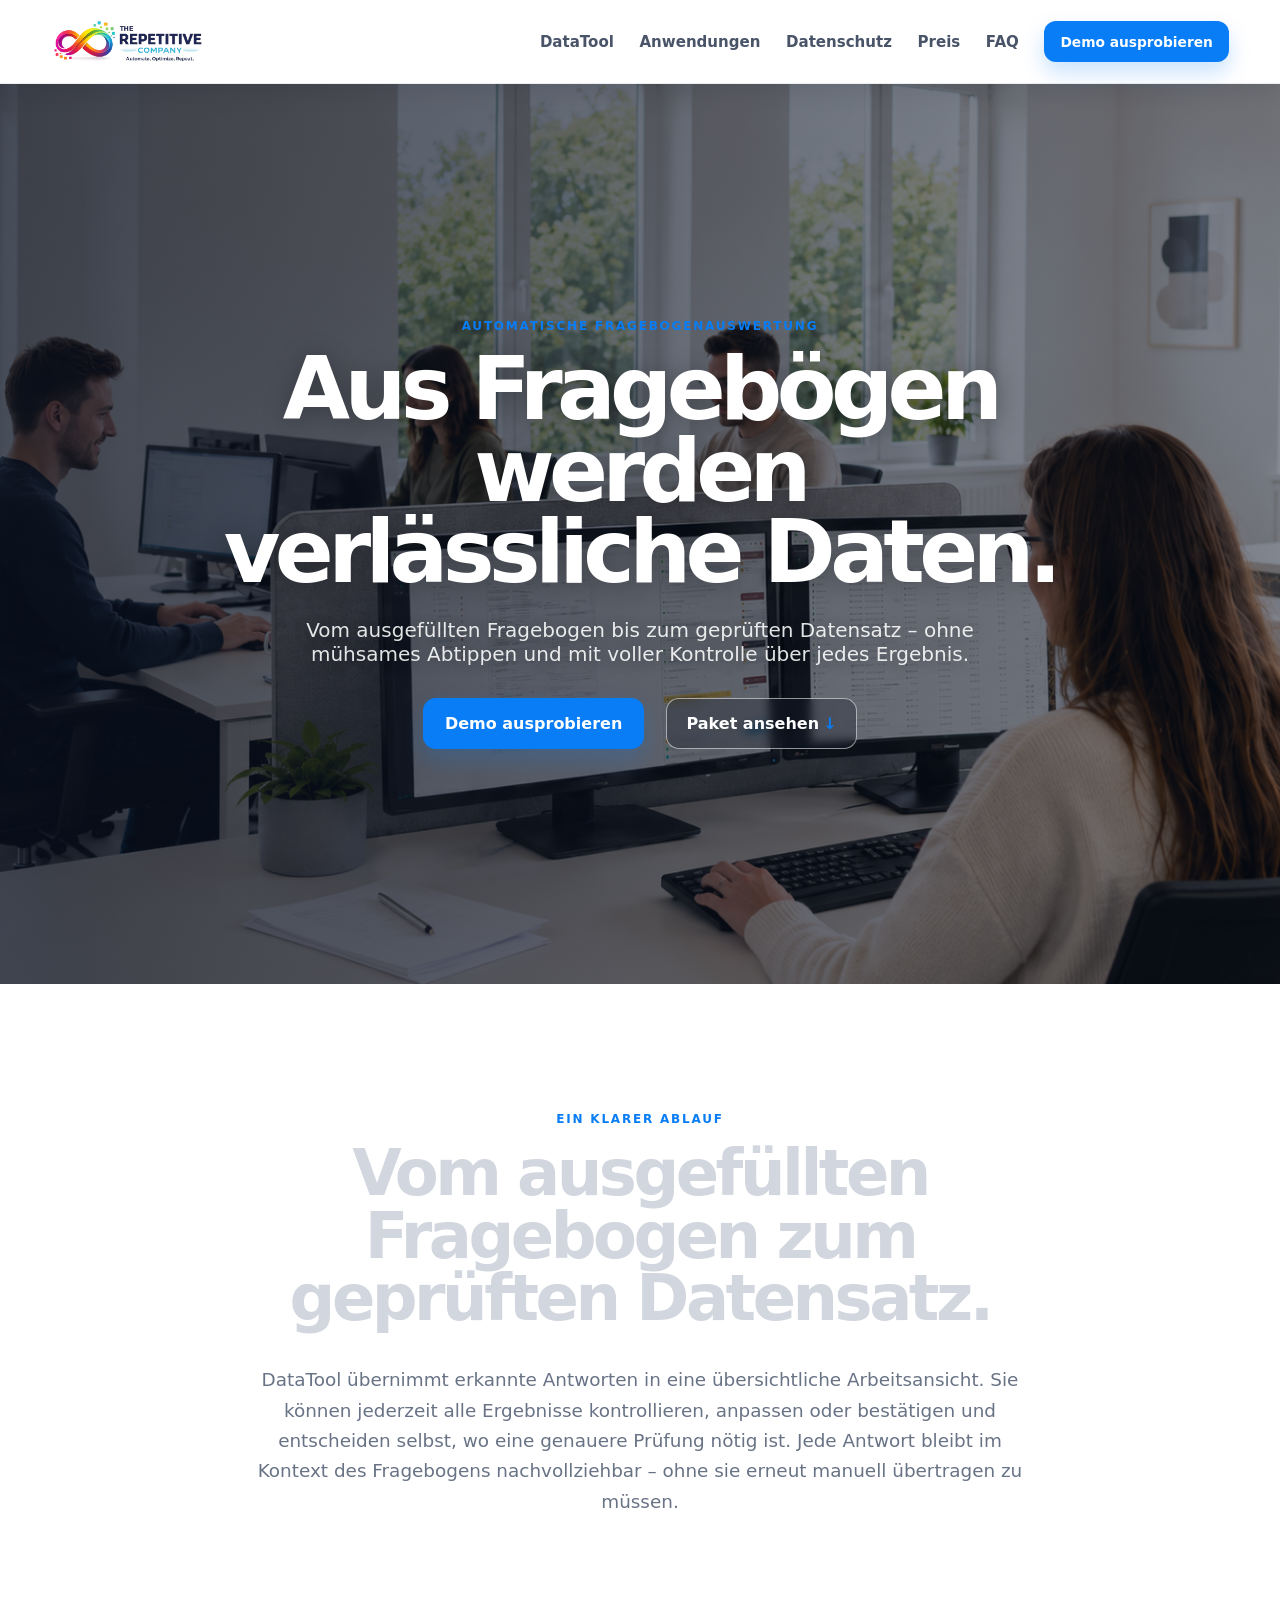
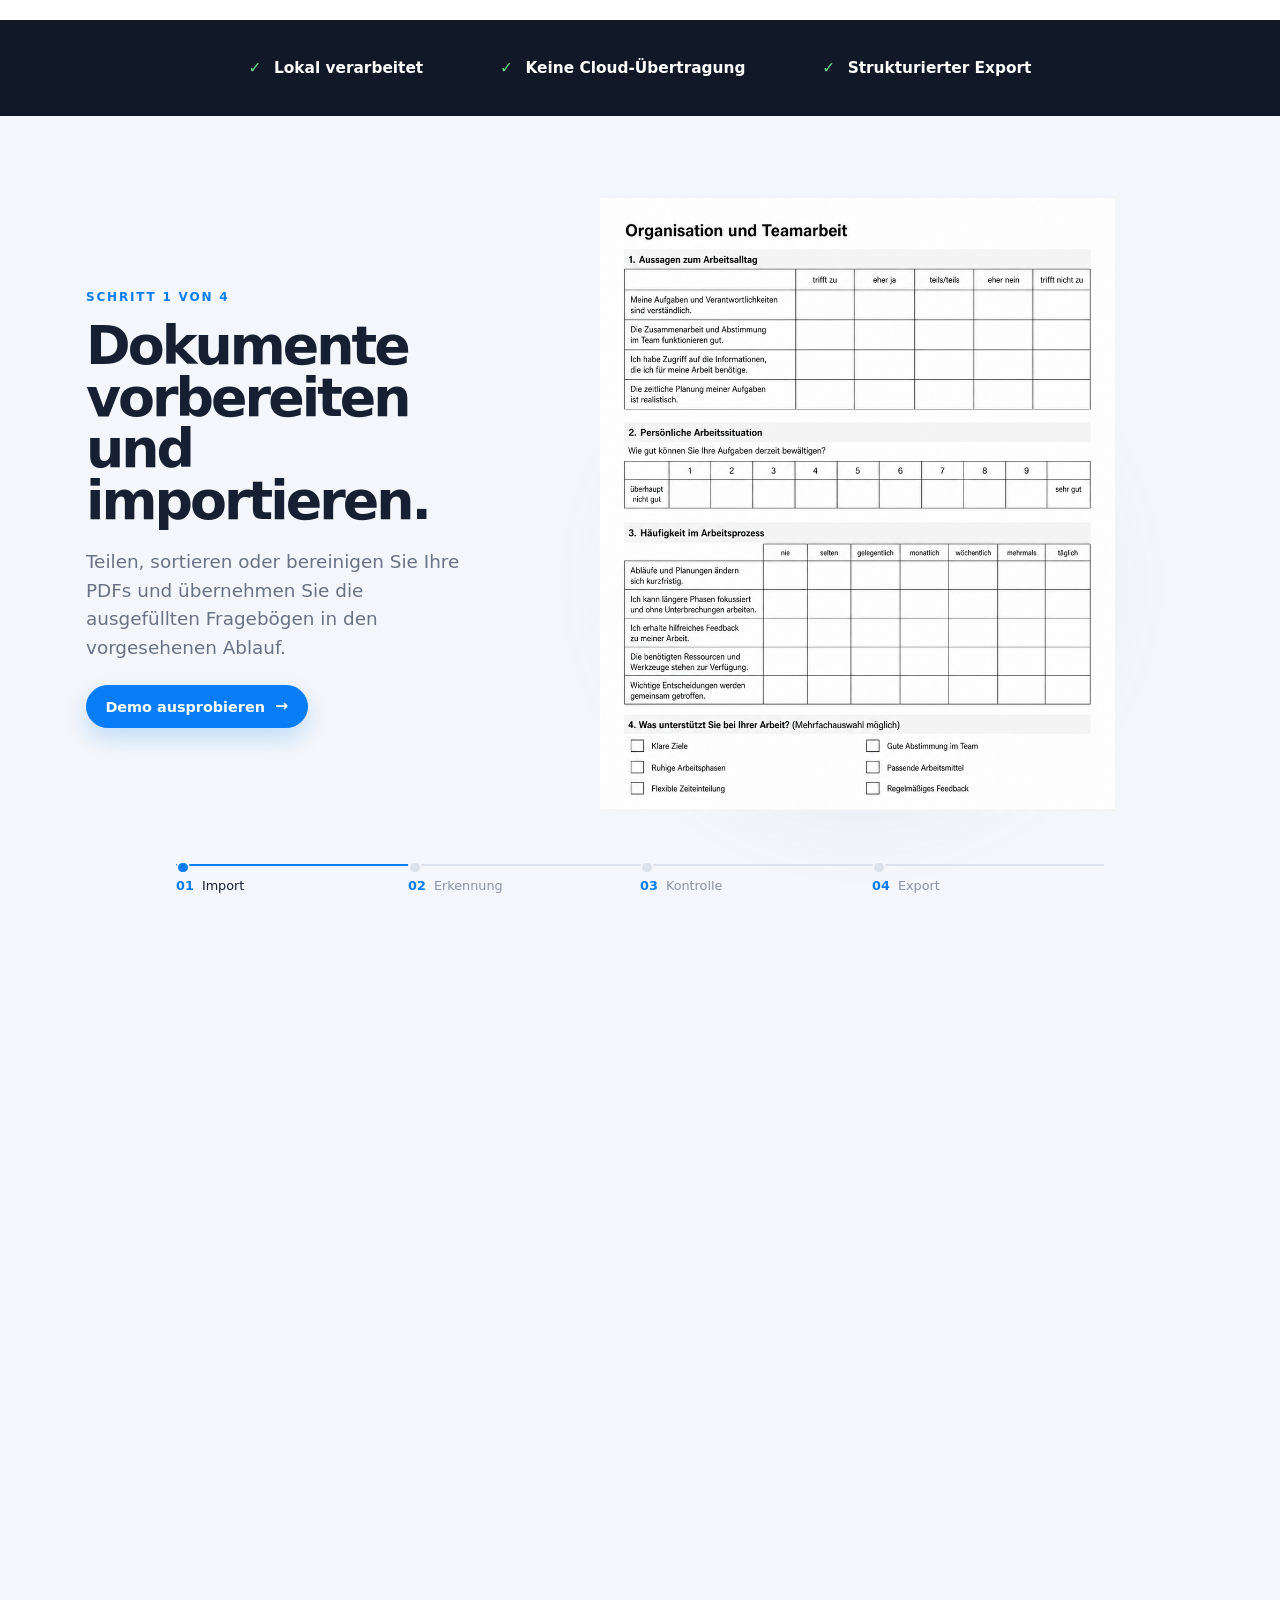
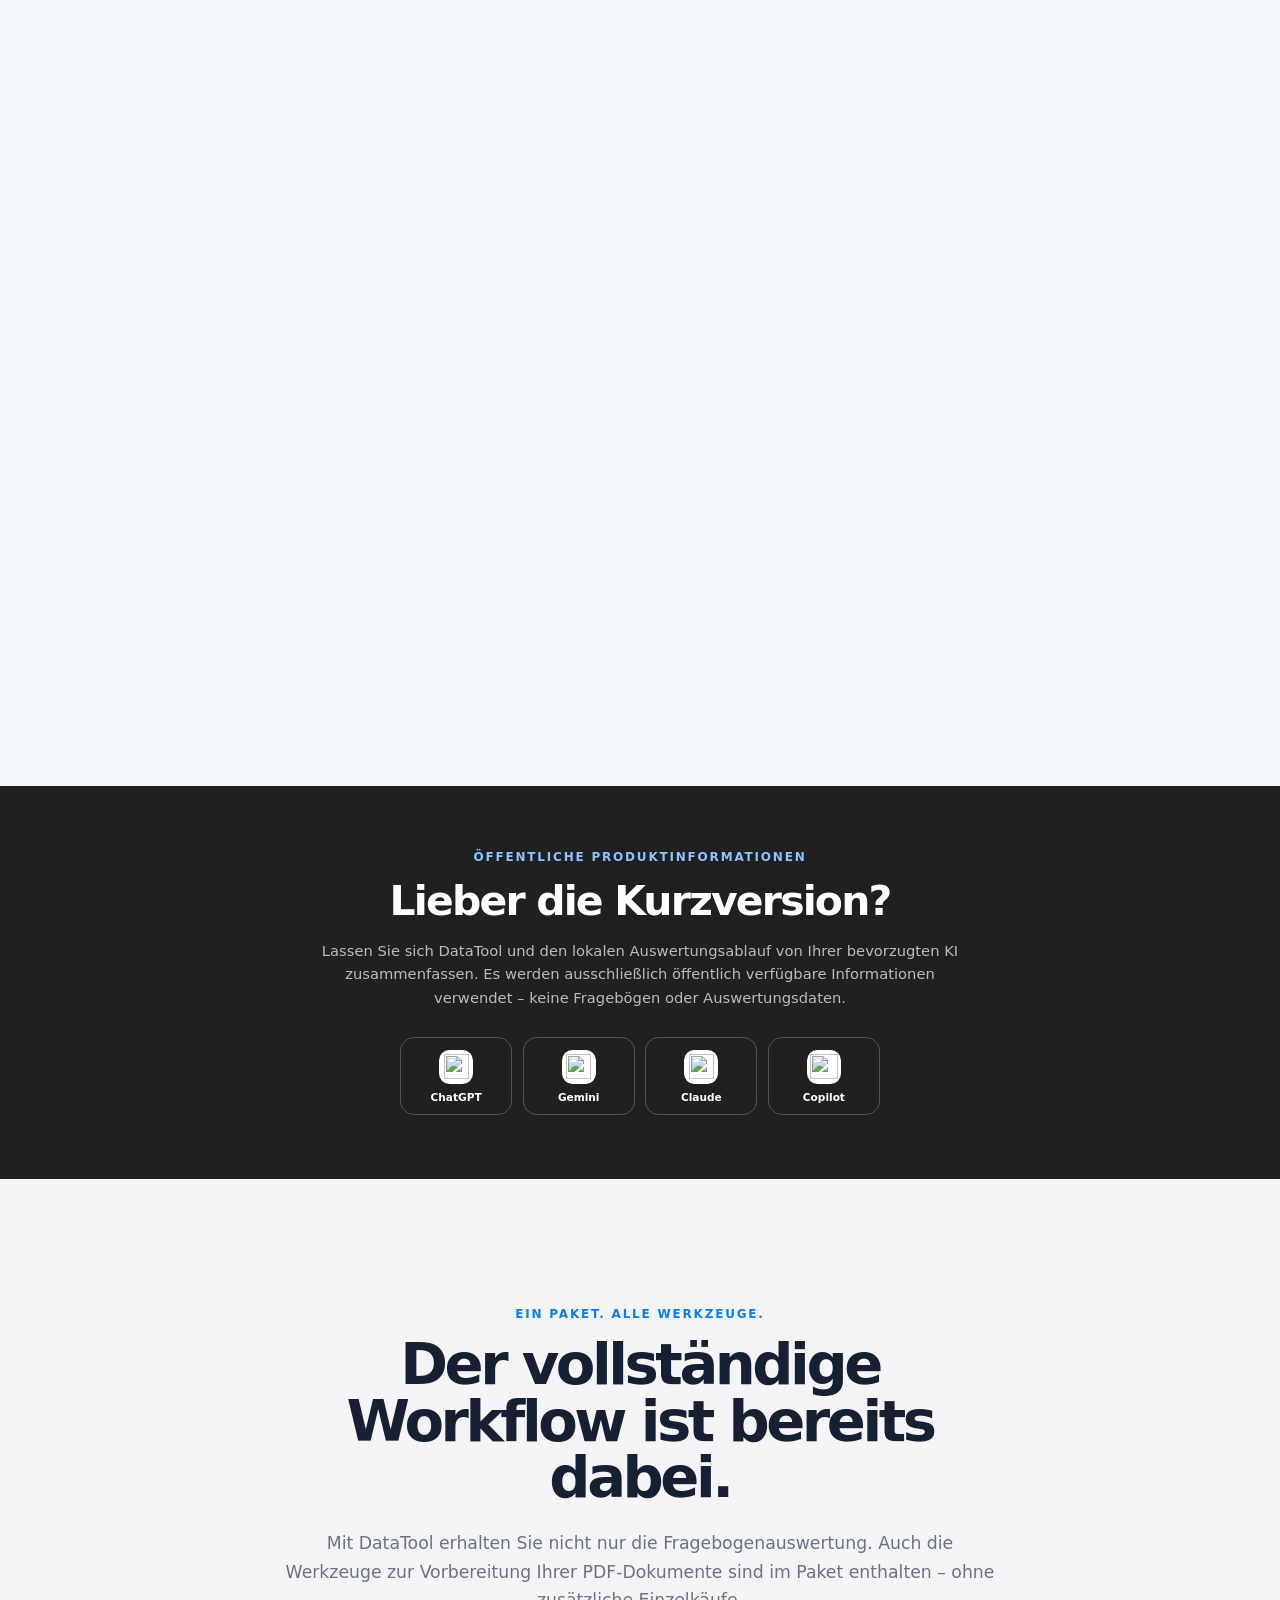
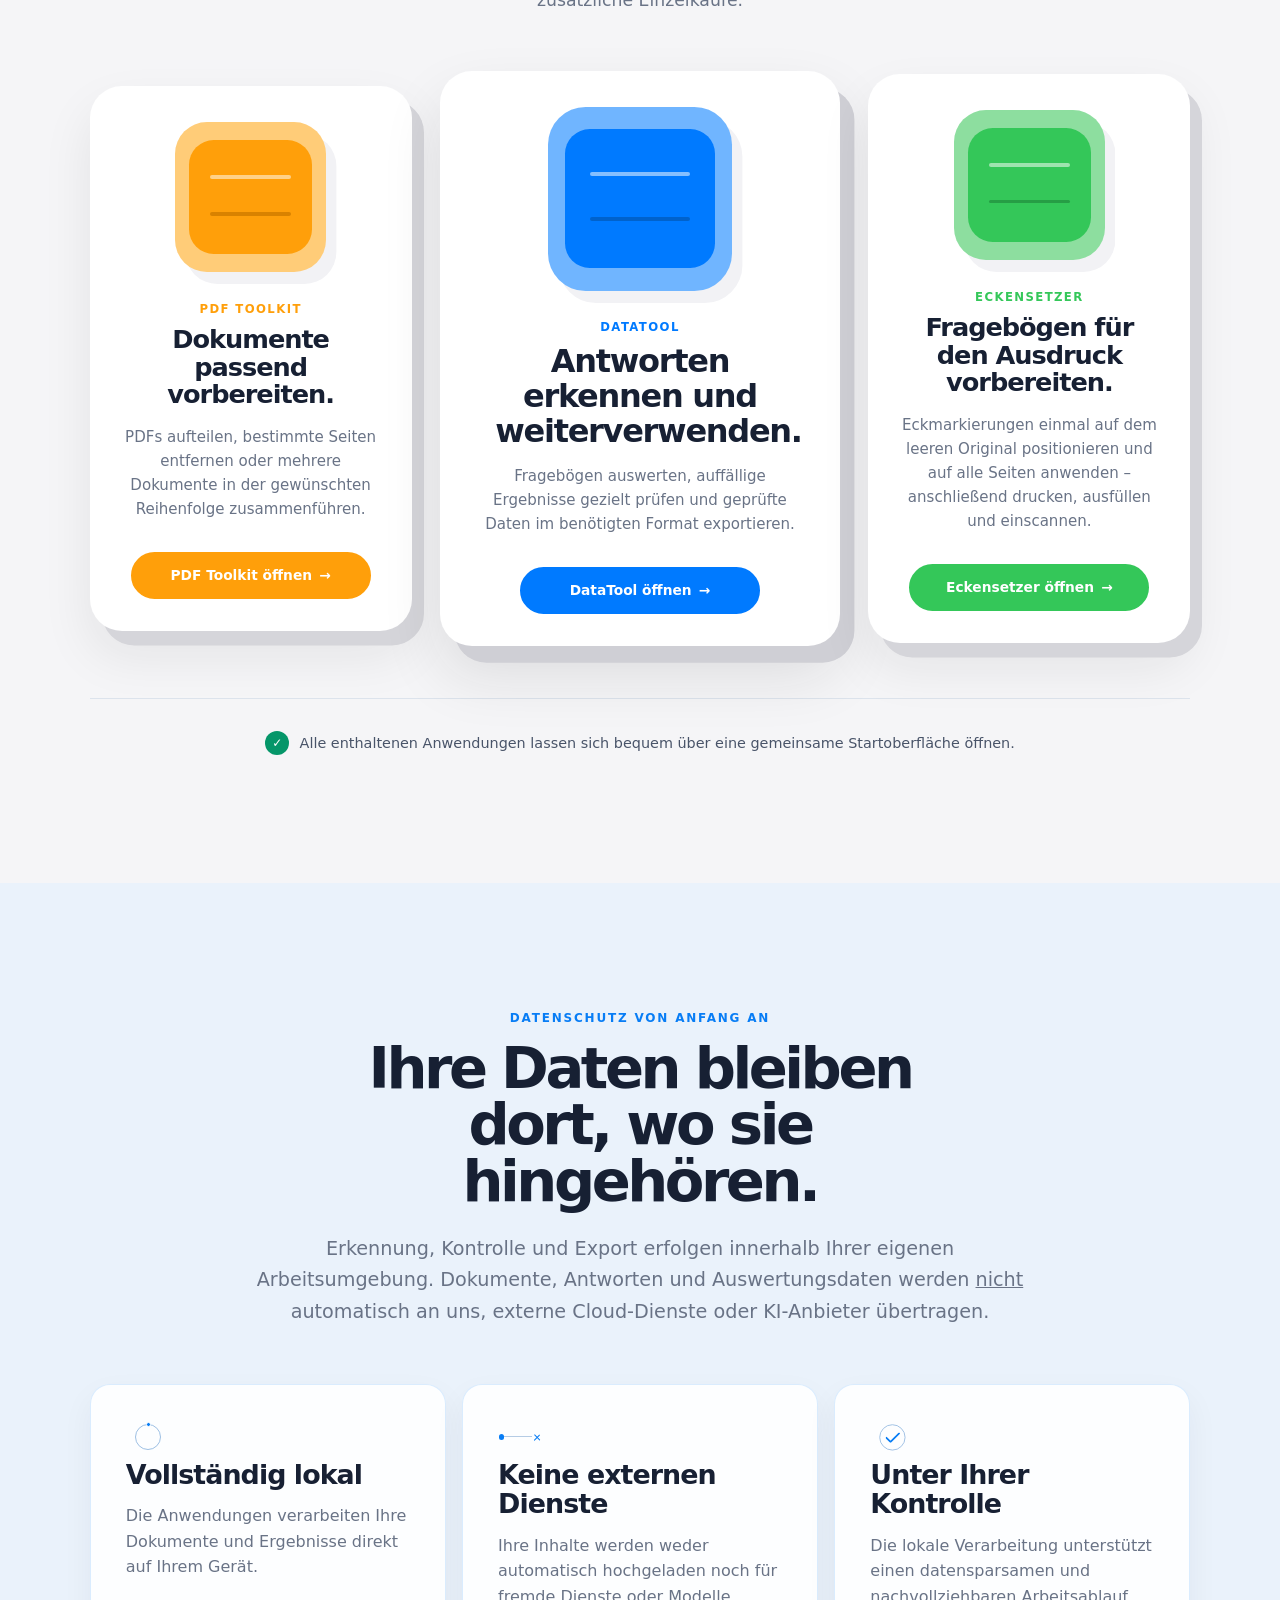
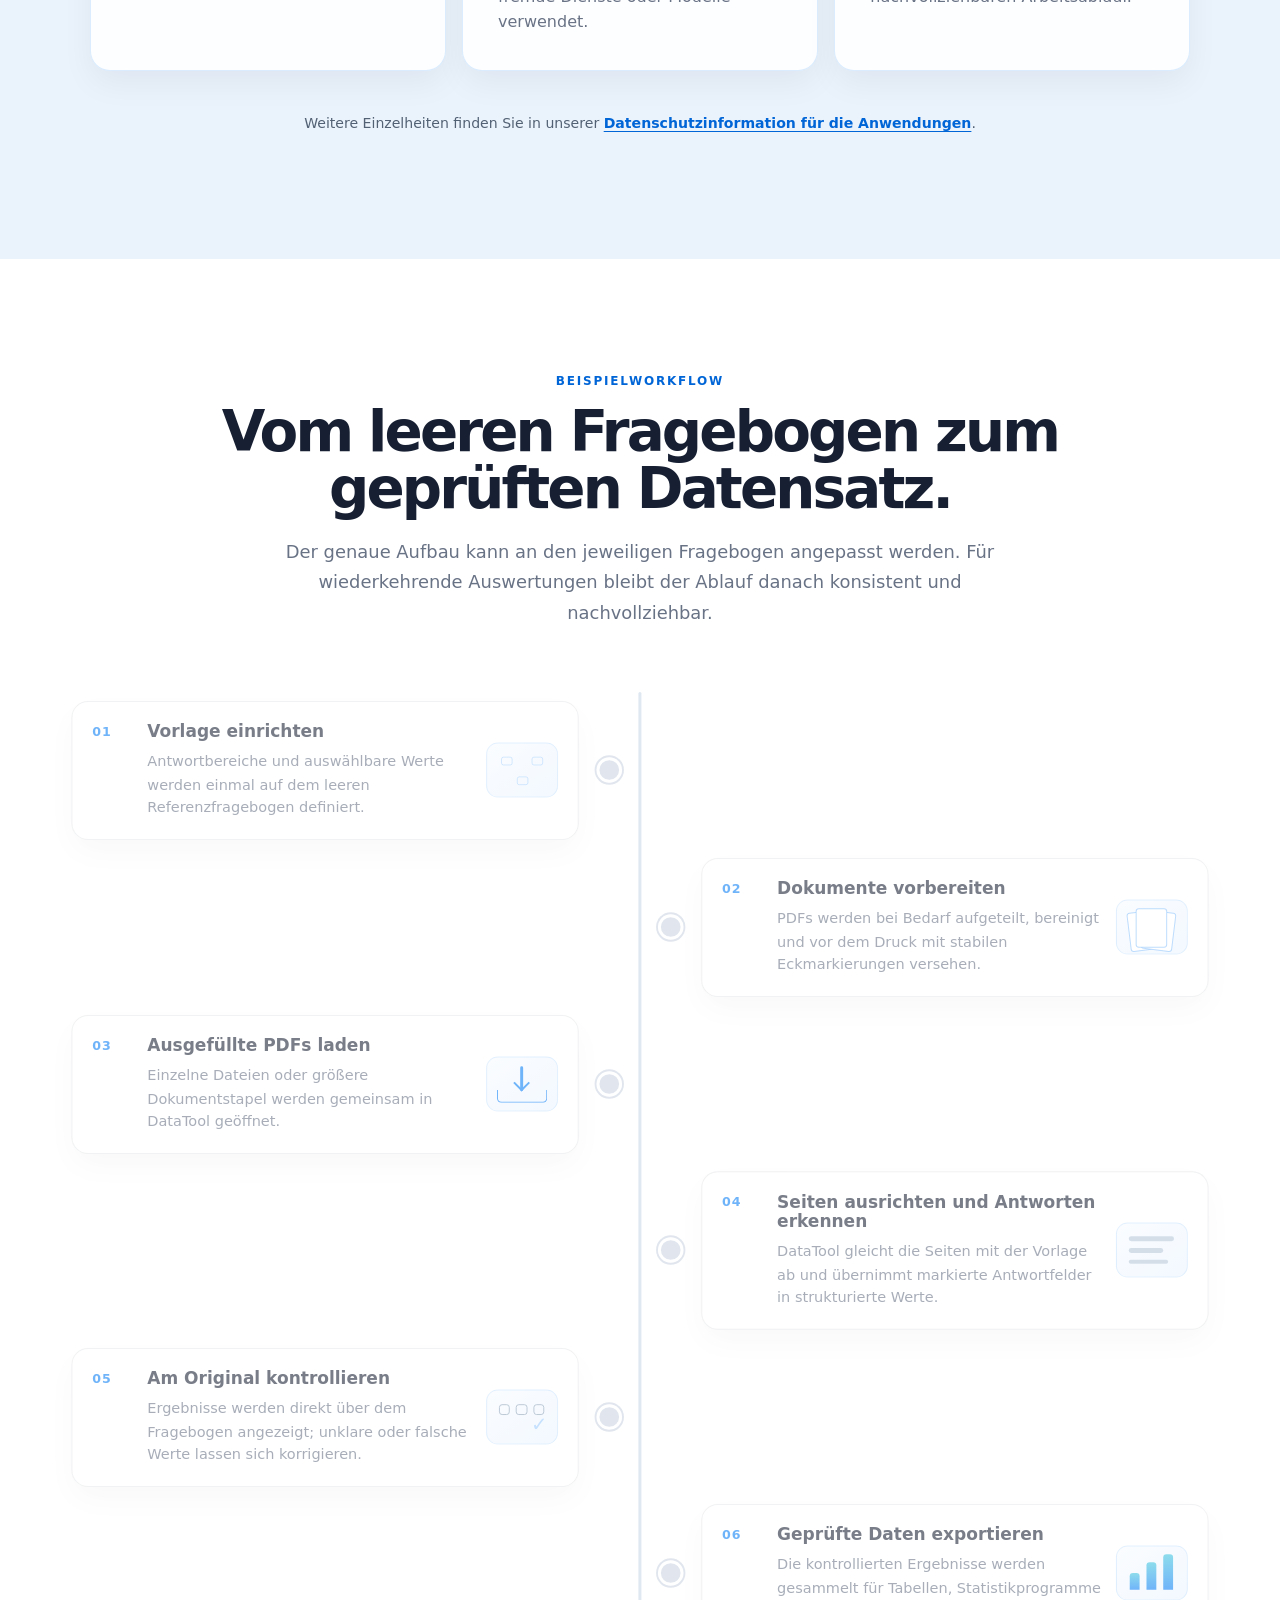
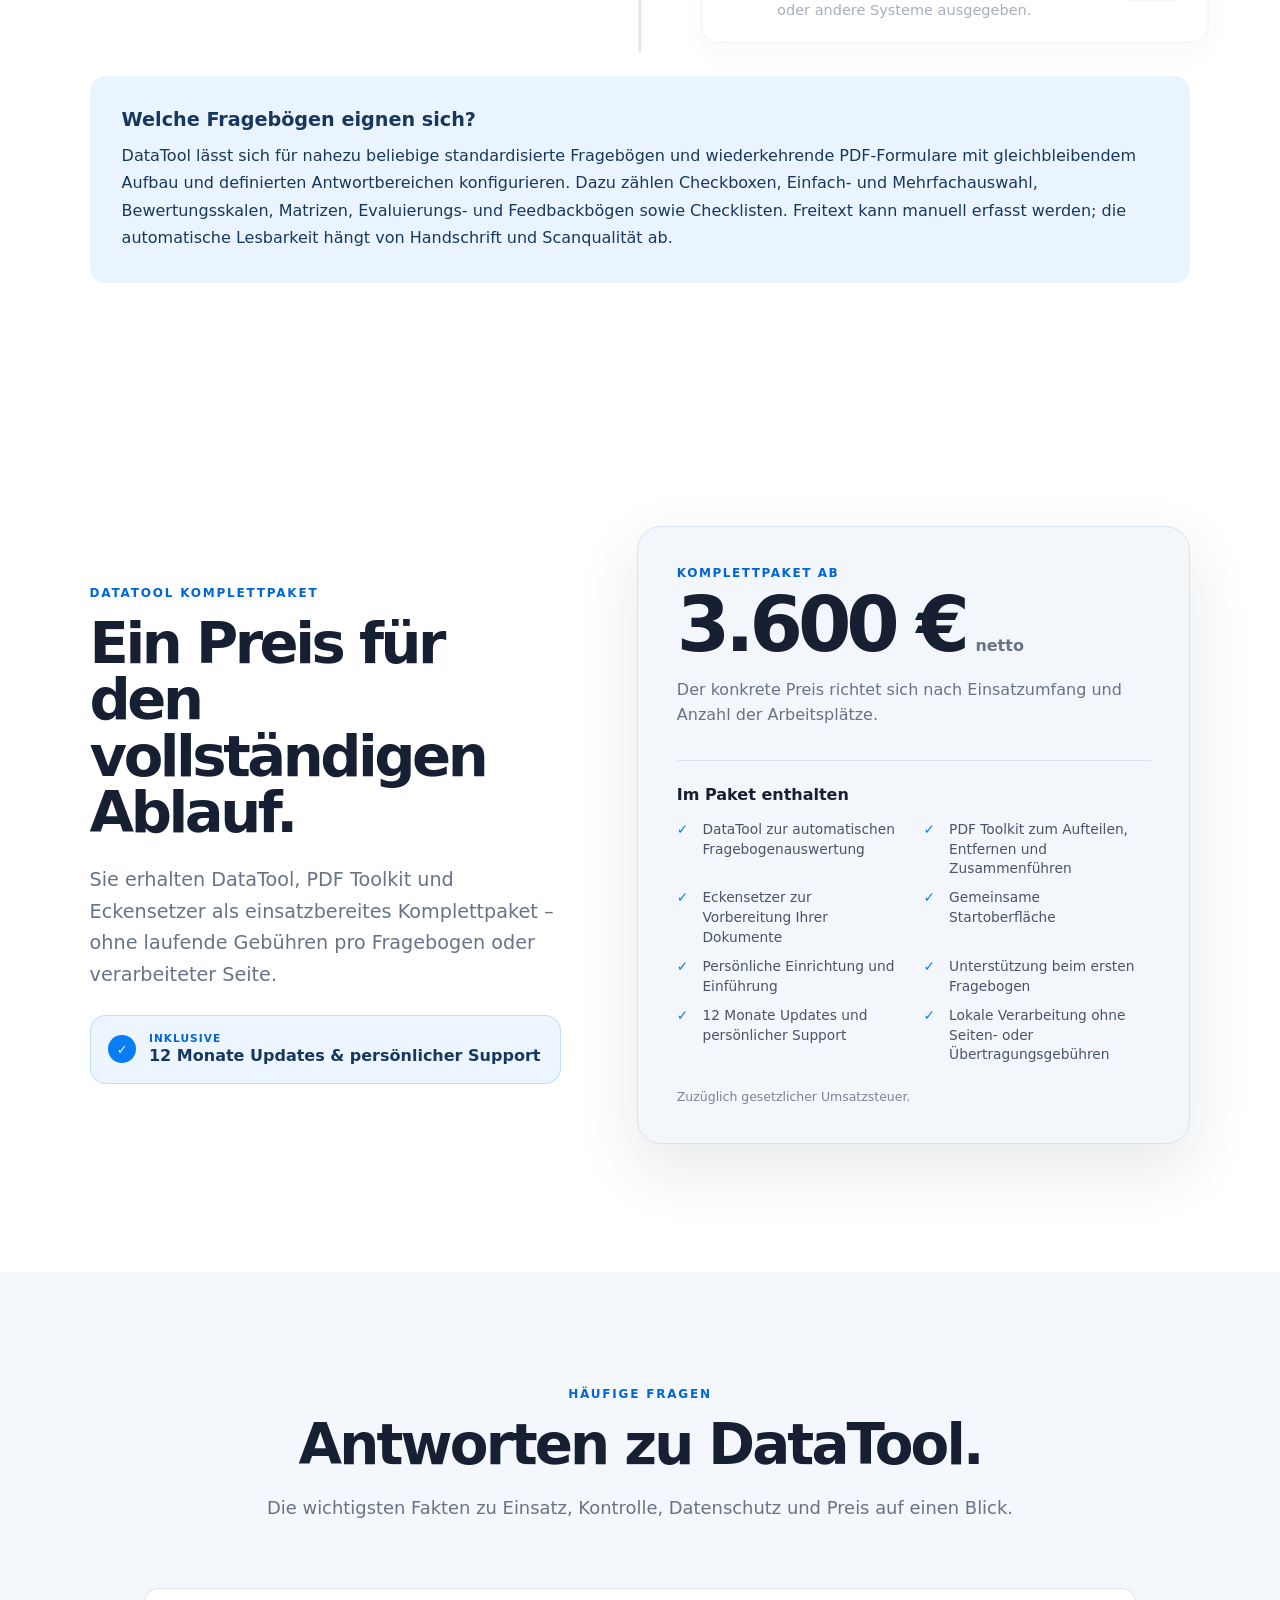
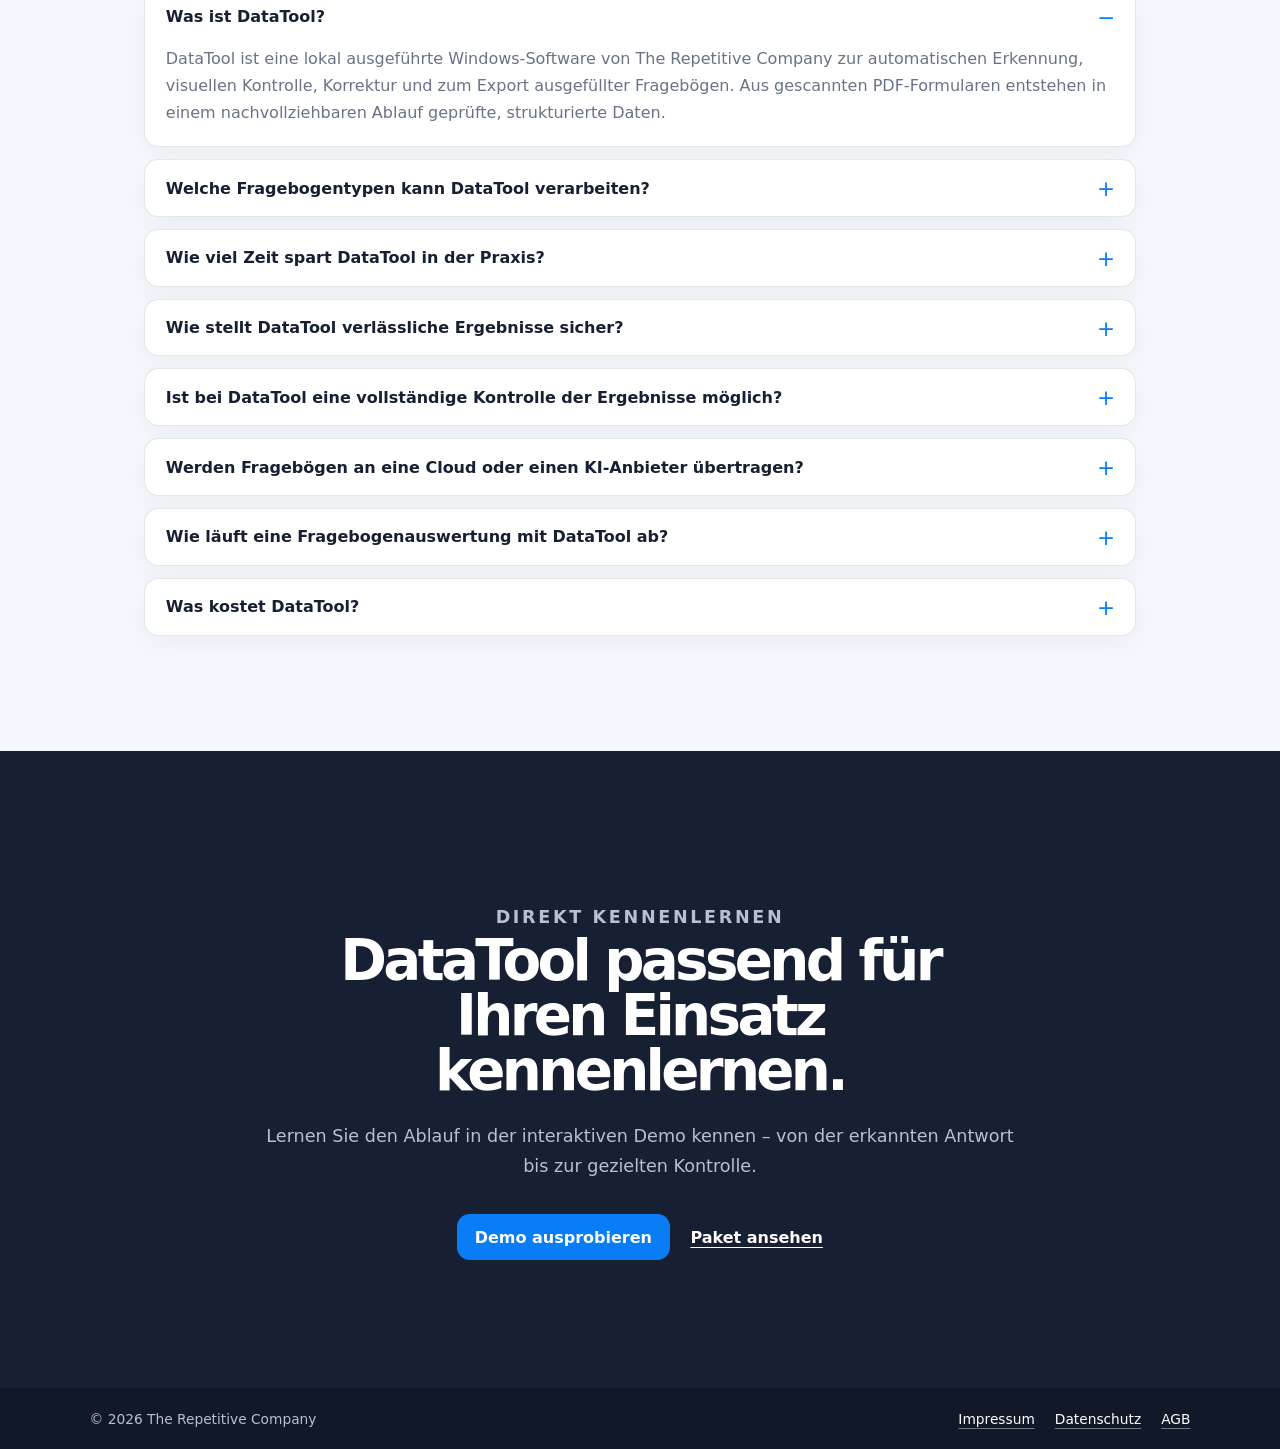
==== commit 81af4e53: "Animate example workflow on scroll" ====
--- a/index.html
+++ b/index.html
@@ -16,7 +16,7 @@
     <title>DataTool – Fragebögen automatisch auswerten</title>
     <link rel="canonical" href="./" />
     <link rel="stylesheet" href="./styles.css" />
-    <link rel="stylesheet" href="./site.css?v=20260807-geo1" />
+    <link rel="stylesheet" href="./site.css?v=20260807-workflow1" />
     <script type="application/ld+json">
       {
         "@context": "https://schema.org",
@@ -86,7 +86,7 @@
                 "name": "Wie viel Zeit spart DataTool in der Praxis?",
                 "acceptedAnswer": {
                   "@type": "Answer",
-                  "text": "DataTool beschleunigt den gesamten Ablauf von der Vorbereitung bis zur kontrollierten Datenausgabe. In einem dokumentierten direkten Vergleich dauerte der vollständige Prozess 2 Stunden 43 Minuten statt 4 Stunden 23 Minuten bei händischer Eingabe – rund 38 Prozent weniger Zeit. Nach weiteren Verbesserungen wurde ein späterer Praxisdurchlauf in 1 Stunde 12 Minuten abgeschlossen. Die tatsächliche Ersparnis hängt von Umfang, Fragebogen, Scanqualität, Hardware und Kontrollaufwand ab."
+                  "text": "Im schnellsten dokumentierten Praxisdurchlauf benötigte der vollständige DataTool-Prozess 1 Stunde 12 Minuten. Gegenüber dem dokumentierten manuellen Ausgangswert von 4 Stunden 23 Minuten entspricht das bis zu 73 Prozent weniger Zeit. Da der spätere Durchlauf mit einer weiterentwickelten Softwareversion erfolgte und kein paralleler Vergleich unter identischen Bedingungen war, ist dieser Wert ein Praxisergebnis und keine allgemeine Garantie. Die tatsächliche Ersparnis hängt von Umfang, Fragebogen, Scanqualität, Hardware und Kontrollaufwand ab."
                 }
               },
               {
@@ -441,12 +441,36 @@
           </p>
         </div>
         <ol class="workflow-summary-list">
-          <li><span>01</span><div><h3>Vorlage einrichten</h3><p>Antwortbereiche und auswählbare Werte werden einmal auf dem leeren Referenzfragebogen definiert.</p></div></li>
-          <li><span>02</span><div><h3>Dokumente vorbereiten</h3><p>PDFs werden bei Bedarf aufgeteilt, bereinigt und vor dem Druck mit stabilen Eckmarkierungen versehen.</p></div></li>
-          <li><span>03</span><div><h3>Ausgefüllte PDFs laden</h3><p>Einzelne Dateien oder größere Dokumentstapel werden gemeinsam in DataTool geöffnet.</p></div></li>
-          <li><span>04</span><div><h3>Seiten ausrichten und Antworten erkennen</h3><p>DataTool gleicht die Seiten mit der Vorlage ab und übernimmt markierte Antwortfelder in strukturierte Werte.</p></div></li>
-          <li><span>05</span><div><h3>Am Original kontrollieren</h3><p>Ergebnisse werden direkt über dem Fragebogen angezeigt; unklare oder falsche Werte lassen sich korrigieren.</p></div></li>
-          <li><span>06</span><div><h3>Geprüfte Daten exportieren</h3><p>Die kontrollierten Ergebnisse werden gesammelt für Tabellen, Statistikprogramme oder andere Systeme ausgegeben.</p></div></li>
+          <li data-workflow-visual="template">
+            <span class="workflow-step-number">01</span>
+            <div><h3>Vorlage einrichten</h3><p>Antwortbereiche und auswählbare Werte werden einmal auf dem leeren Referenzfragebogen definiert.</p></div>
+            <span class="workflow-mini" aria-hidden="true"><i></i><i></i><i></i></span>
+          </li>
+          <li data-workflow-visual="prepare">
+            <span class="workflow-step-number">02</span>
+            <div><h3>Dokumente vorbereiten</h3><p>PDFs werden bei Bedarf aufgeteilt, bereinigt und vor dem Druck mit stabilen Eckmarkierungen versehen.</p></div>
+            <span class="workflow-mini" aria-hidden="true"><i></i><i></i><i></i></span>
+          </li>
+          <li data-workflow-visual="load">
+            <span class="workflow-step-number">03</span>
+            <div><h3>Ausgefüllte PDFs laden</h3><p>Einzelne Dateien oder größere Dokumentstapel werden gemeinsam in DataTool geöffnet.</p></div>
+            <span class="workflow-mini" aria-hidden="true"><i></i><i></i><i></i></span>
+          </li>
+          <li data-workflow-visual="recognize">
+            <span class="workflow-step-number">04</span>
+            <div><h3>Seiten ausrichten und Antworten erkennen</h3><p>DataTool gleicht die Seiten mit der Vorlage ab und übernimmt markierte Antwortfelder in strukturierte Werte.</p></div>
+            <span class="workflow-mini" aria-hidden="true"><i></i><i></i><i></i></span>
+          </li>
+          <li data-workflow-visual="review">
+            <span class="workflow-step-number">05</span>
+            <div><h3>Am Original kontrollieren</h3><p>Ergebnisse werden direkt über dem Fragebogen angezeigt; unklare oder falsche Werte lassen sich korrigieren.</p></div>
+            <span class="workflow-mini" aria-hidden="true"><i></i><i></i><i></i></span>
+          </li>
+          <li data-workflow-visual="export">
+            <span class="workflow-step-number">06</span>
+            <div><h3>Geprüfte Daten exportieren</h3><p>Die kontrollierten Ergebnisse werden gesammelt für Tabellen, Statistikprogramme oder andere Systeme ausgegeben.</p></div>
+            <span class="workflow-mini" aria-hidden="true"><i></i><i></i><i></i></span>
+          </li>
         </ol>
         <aside class="questionnaire-note" aria-labelledby="questionnaire-note-title">
           <h3 id="questionnaire-note-title">Welche Fragebögen eignen sich?</h3>
@@ -530,7 +554,7 @@
           </details>
           <details>
             <summary>Wie viel Zeit spart DataTool in der Praxis?</summary>
-            <p>DataTool beschleunigt den gesamten Ablauf von der Vorbereitung bis zur kontrollierten Datenausgabe. In einem dokumentierten direkten Vergleich dauerte der vollständige Prozess <strong>2 Stunden 43 Minuten statt 4 Stunden 23 Minuten</strong> bei händischer Eingabe – rund 38&nbsp;% weniger Zeit. Nach weiteren Verbesserungen wurde ein späterer Praxisdurchlauf in <strong>1 Stunde 12 Minuten</strong> abgeschlossen. Die tatsächliche Ersparnis hängt von Umfang, Fragebogen, Scanqualität, Hardware und Kontrollaufwand ab.</p>
+            <p>Im schnellsten dokumentierten Praxisdurchlauf benötigte der vollständige DataTool-Prozess <strong>1 Stunde 12 Minuten</strong>. Gegenüber dem dokumentierten manuellen Ausgangswert von 4 Stunden 23 Minuten entspricht das <strong>bis zu 73&nbsp;% weniger Zeit</strong>. Da der spätere Durchlauf mit einer weiterentwickelten Softwareversion erfolgte und kein paralleler Vergleich unter identischen Bedingungen war, ist dieser Wert ein Praxisergebnis und keine allgemeine Garantie. Die tatsächliche Ersparnis hängt von Umfang, Fragebogen, Scanqualität, Hardware und Kontrollaufwand ab.</p>
           </details>
           <details>
             <summary>Wie stellt DataTool verlässliche Ergebnisse sicher?</summary>
--- a/site.css
+++ b/site.css
@@ -250,28 +250,106 @@
 .workflow-summary { background: #fff; }
 
 .workflow-summary-list {
-  width: min(100%, 70rem);
+  --workflow-progress: 0;
+  width: min(100%, 72rem);
   margin: clamp(2.5rem, 5vw, 4rem) auto 0;
-  padding: 0;
-  display: grid;
-  grid-template-columns: repeat(2, minmax(0, 1fr));
-  gap: 0;
+  padding: 0.5rem 0;
+  position: relative;
+  display: flex;
+  flex-direction: column;
+  gap: 1rem;
   list-style: none;
   counter-reset: none;
 }
 
+.workflow-summary-list::before,
+.workflow-summary-list::after {
+  position: absolute;
+  top: 0;
+  bottom: 0;
+  left: 50%;
+  width: 0.2rem;
+  border-radius: 999px;
+  content: "";
+  transform: translateX(-50%);
+  transform-origin: top;
+}
+
+.workflow-summary-list::before { background: #dfe7f1; }
+.workflow-summary-list::after {
+  background: linear-gradient(180deg, var(--v3-blue), #39bce5);
+  box-shadow: 0 0 1.2rem rgb(8 125 245 / 28%);
+  transform: translateX(-50%) scaleY(var(--workflow-progress));
+}
+
 .workflow-summary-list li {
-  padding: 1.4rem 1.6rem;
+  width: calc(50% - 2.2rem);
+  min-height: 8.6rem;
+  padding: 1.25rem;
+  position: relative;
   display: grid;
-  grid-template-columns: 2.8rem 1fr;
-  gap: 1rem;
-  border-top: 1px solid #dfe5ed;
-}
-
-.workflow-summary-list li:nth-child(odd) { border-right: 1px solid #dfe5ed; }
-.workflow-summary-list li:nth-last-child(-n + 2) { border-bottom: 1px solid #dfe5ed; }
-
-.workflow-summary-list li > span {
+  grid-template-columns: 2.6rem minmax(0, 1fr) 4.6rem;
+  gap: 0.9rem;
+  align-items: center;
+  border: 1px solid rgb(23 32 51 / 10%);
+  border-radius: 1.05rem;
+  background: #fff;
+  box-shadow: 0 0.8rem 2rem rgb(23 32 51 / 5%);
+  opacity: 0.58;
+  transform: translateX(-1.4rem) scale(0.985);
+  transition: border-color 420ms ease, box-shadow 420ms ease, opacity 420ms ease, transform 520ms cubic-bezier(.2,.8,.2,1);
+}
+
+.workflow-summary-list li:nth-child(odd) { align-self: flex-start; }
+.workflow-summary-list li:nth-child(even) {
+  align-self: flex-end;
+  transform: translateX(1.4rem) scale(0.985);
+}
+
+.workflow-summary-list li::before {
+  position: absolute;
+  z-index: 2;
+  top: 50%;
+  right: -2.82rem;
+  display: grid;
+  width: 1.25rem;
+  height: 1.25rem;
+  place-items: center;
+  border: 0.22rem solid #fff;
+  border-radius: 50%;
+  color: transparent;
+  background: #cbd5e2;
+  box-shadow: 0 0 0 0.12rem #cbd5e2;
+  content: "✓";
+  font-size: 0.58rem;
+  font-weight: 900;
+  transform: translateY(-50%);
+  transition: color 300ms ease, background 300ms ease, box-shadow 300ms ease, transform 400ms ease;
+}
+
+.workflow-summary-list li:nth-child(even)::before { right: auto; left: -2.82rem; }
+
+.workflow-summary-list li.is-reached {
+  border-color: rgb(8 125 245 / 20%);
+  opacity: 1;
+  transform: translateX(0) scale(1);
+}
+
+.workflow-summary-list li.is-reached::before {
+  color: #fff;
+  background: var(--v3-blue);
+  box-shadow: 0 0 0 0.12rem var(--v3-blue), 0 0 0 0.42rem rgb(8 125 245 / 10%);
+  transform: translateY(-50%) scale(1.08);
+}
+
+.workflow-summary-list li.is-current {
+  border-color: rgb(8 125 245 / 42%);
+  box-shadow: 0 1.25rem 2.8rem rgb(8 125 245 / 13%);
+}
+
+.workflow-step-number {
+  align-self: start;
+  padding-top: 0.1rem;
   color: var(--v3-blue);
   font-size: 0.8rem;
   font-weight: 850;
@@ -290,6 +368,147 @@
   font-size: 0.92rem;
   line-height: 1.6;
 }
+
+.workflow-mini {
+  width: 4.6rem;
+  height: 3.5rem;
+  padding: 0.55rem;
+  position: relative;
+  overflow: hidden;
+  display: block;
+  border: 1px solid rgb(8 125 245 / 16%);
+  border-radius: 0.75rem;
+  background: linear-gradient(145deg, #f7fbff, #eaf4ff);
+}
+
+.workflow-mini i { position: absolute; display: block; }
+
+[data-workflow-visual="template"] .workflow-mini i {
+  width: 1rem;
+  height: 0.72rem;
+  border: 0.12rem solid var(--v3-blue);
+  border-radius: 0.2rem;
+  opacity: 0.38;
+  transform: scale(0.72);
+}
+[data-workflow-visual="template"] .workflow-mini i:nth-child(1) { top: 0.75rem; left: 0.75rem; }
+[data-workflow-visual="template"] .workflow-mini i:nth-child(2) { top: 0.75rem; right: 0.75rem; }
+[data-workflow-visual="template"] .workflow-mini i:nth-child(3) { bottom: 0.65rem; left: 1.78rem; }
+[data-workflow-visual="template"].is-current .workflow-mini i { animation: workflowField 1.4s ease-in-out infinite; }
+[data-workflow-visual="template"].is-current .workflow-mini i:nth-child(2) { animation-delay: 180ms; }
+[data-workflow-visual="template"].is-current .workflow-mini i:nth-child(3) { animation-delay: 360ms; }
+
+[data-workflow-visual="prepare"] .workflow-mini i {
+  width: 2rem;
+  height: 2.5rem;
+  top: 0.48rem;
+  left: 1.2rem;
+  border: 1px solid rgb(8 125 245 / 45%);
+  border-radius: 0.2rem;
+  background: #fff;
+}
+[data-workflow-visual="prepare"] .workflow-mini i:nth-child(1) { transform: translate(-0.45rem, 0.18rem) rotate(-7deg); }
+[data-workflow-visual="prepare"] .workflow-mini i:nth-child(2) { transform: translate(0.45rem, 0.18rem) rotate(7deg); }
+[data-workflow-visual="prepare"].is-current .workflow-mini i:nth-child(1) { animation: workflowPageLeft 1.5s ease-in-out infinite; }
+[data-workflow-visual="prepare"].is-current .workflow-mini i:nth-child(2) { animation: workflowPageRight 1.5s ease-in-out infinite; }
+
+[data-workflow-visual="load"] .workflow-mini i:nth-child(1) {
+  right: 0.65rem;
+  bottom: 0.55rem;
+  left: 0.65rem;
+  height: 0.8rem;
+  border: 0.12rem solid var(--v3-blue);
+  border-top: 0;
+  border-radius: 0 0 0.28rem 0.28rem;
+}
+[data-workflow-visual="load"] .workflow-mini i:nth-child(2) {
+  top: 0.55rem;
+  left: 50%;
+  width: 0.18rem;
+  height: 1.55rem;
+  border-radius: 999px;
+  background: var(--v3-blue);
+  transform: translateX(-50%);
+}
+[data-workflow-visual="load"] .workflow-mini i:nth-child(3) {
+  top: 1.25rem;
+  left: 50%;
+  width: 0.72rem;
+  height: 0.72rem;
+  border-right: 0.18rem solid var(--v3-blue);
+  border-bottom: 0.18rem solid var(--v3-blue);
+  transform: translateX(-50%) rotate(45deg);
+}
+[data-workflow-visual="load"].is-current .workflow-mini i:nth-child(2),
+[data-workflow-visual="load"].is-current .workflow-mini i:nth-child(3) { animation: workflowLoad 1.25s ease-in-out infinite; }
+
+[data-workflow-visual="recognize"] .workflow-mini i {
+  left: 0.75rem;
+  width: 2.9rem;
+  height: 0.28rem;
+  border-radius: 999px;
+  background: #b6c7da;
+}
+[data-workflow-visual="recognize"] .workflow-mini i:nth-child(1) { top: 0.82rem; }
+[data-workflow-visual="recognize"] .workflow-mini i:nth-child(2) { top: 1.55rem; width: 2.2rem; }
+[data-workflow-visual="recognize"] .workflow-mini i:nth-child(3) { top: 2.28rem; width: 2.55rem; }
+[data-workflow-visual="recognize"] .workflow-mini::after {
+  position: absolute;
+  top: 0.45rem;
+  right: 0.45rem;
+  left: 0.45rem;
+  height: 0.12rem;
+  border-radius: 999px;
+  background: var(--v3-blue);
+  box-shadow: 0 0 0.65rem var(--v3-blue);
+  content: "";
+  opacity: 0;
+}
+[data-workflow-visual="recognize"].is-current .workflow-mini::after { animation: workflowScan 1.45s ease-in-out infinite; }
+
+[data-workflow-visual="review"] .workflow-mini i {
+  top: 0.85rem;
+  width: 0.72rem;
+  height: 0.72rem;
+  border: 0.12rem solid #8ca1b8;
+  border-radius: 0.2rem;
+}
+[data-workflow-visual="review"] .workflow-mini i:nth-child(1) { left: 0.75rem; }
+[data-workflow-visual="review"] .workflow-mini i:nth-child(2) { left: 1.85rem; }
+[data-workflow-visual="review"] .workflow-mini i:nth-child(3) { left: 2.95rem; }
+[data-workflow-visual="review"] .workflow-mini::after {
+  position: absolute;
+  right: 0.62rem;
+  bottom: 0.55rem;
+  color: var(--v3-blue);
+  content: "✓";
+  font-size: 1.25rem;
+  font-weight: 900;
+  opacity: 0.35;
+}
+[data-workflow-visual="review"].is-current .workflow-mini::after { animation: workflowCheck 1.3s ease-in-out infinite; }
+
+[data-workflow-visual="export"] .workflow-mini i {
+  bottom: 0.62rem;
+  width: 0.62rem;
+  border-radius: 0.2rem 0.2rem 0 0;
+  background: linear-gradient(180deg, #3cc3df, var(--v3-blue));
+  transform-origin: bottom;
+}
+[data-workflow-visual="export"] .workflow-mini i:nth-child(1) { left: 0.85rem; height: 1.1rem; }
+[data-workflow-visual="export"] .workflow-mini i:nth-child(2) { left: 1.9rem; height: 1.75rem; }
+[data-workflow-visual="export"] .workflow-mini i:nth-child(3) { left: 2.95rem; height: 2.25rem; }
+[data-workflow-visual="export"].is-current .workflow-mini i { animation: workflowBars 1.35s ease-in-out infinite; }
+[data-workflow-visual="export"].is-current .workflow-mini i:nth-child(2) { animation-delay: 130ms; }
+[data-workflow-visual="export"].is-current .workflow-mini i:nth-child(3) { animation-delay: 260ms; }
+
+@keyframes workflowField { 50% { opacity: 1; transform: scale(1); background: rgb(8 125 245 / 12%); } }
+@keyframes workflowPageLeft { 50% { transform: translate(-0.7rem, 0.1rem) rotate(-10deg); } }
+@keyframes workflowPageRight { 50% { transform: translate(0.7rem, 0.1rem) rotate(10deg); } }
+@keyframes workflowLoad { 50% { translate: 0 0.45rem; } }
+@keyframes workflowScan { 0%, 100% { top: 0.45rem; opacity: 0; } 15%, 85% { opacity: 1; } 50% { top: 2.8rem; } }
+@keyframes workflowCheck { 50% { opacity: 1; transform: scale(1.18) rotate(-4deg); } }
+@keyframes workflowBars { 50% { transform: scaleY(0.55); } }
 
 .questionnaire-note {
   width: min(100%, 70rem);
@@ -385,10 +604,19 @@
   .ai-provider-list { grid-template-columns: repeat(4, 1fr); }
   .ai-provider-list a { min-width: 0; }
   .pricing-section { grid-template-columns: 1fr; }
-  .workflow-summary-list { grid-template-columns: 1fr; }
-  .workflow-summary-list li:nth-child(odd) { border-right: 0; }
-  .workflow-summary-list li:nth-last-child(-n + 2) { border-bottom: 0; }
-  .workflow-summary-list li:last-child { border-bottom: 1px solid #dfe5ed; }
+  .workflow-summary-list { padding-left: 3rem; }
+  .workflow-summary-list::before,
+  .workflow-summary-list::after { right: auto; left: 1.05rem; }
+  .workflow-summary-list li,
+  .workflow-summary-list li:nth-child(even) {
+    width: 100%;
+    align-self: stretch;
+    transform: translateY(0.8rem) scale(0.985);
+  }
+  .workflow-summary-list li::before,
+  .workflow-summary-list li:nth-child(even)::before { right: auto; left: -2.58rem; }
+  .workflow-summary-list li.is-reached,
+  .workflow-summary-list li:nth-child(even).is-reached { transform: translateY(0) scale(1); }
 }
 
 @media (max-width: 520px) {
@@ -396,9 +624,13 @@
   .hero-actions .cta-button, .hero-secondary, .outro-actions .cta-button, .outro-secondary { width: 100%; text-align: center; }
   .ai-provider-list { grid-template-columns: repeat(2, 1fr); }
   .ai-provider-list a { min-height: 4.8rem; }
+  .workflow-summary-list li { grid-template-columns: 2.35rem minmax(0, 1fr); }
+  .workflow-mini { grid-column: 2; margin-top: 0.2rem; }
 }
 
 @media (prefers-reduced-motion: reduce) {
   .scroll-reveal span { transition: none; }
   .privacy-motion *, .privacy-motion *::before, .privacy-motion *::after { animation: none !important; }
-}
+  .workflow-summary-list li { transition: none; }
+  .workflow-mini *, .workflow-mini::after { animation: none !important; }
+}
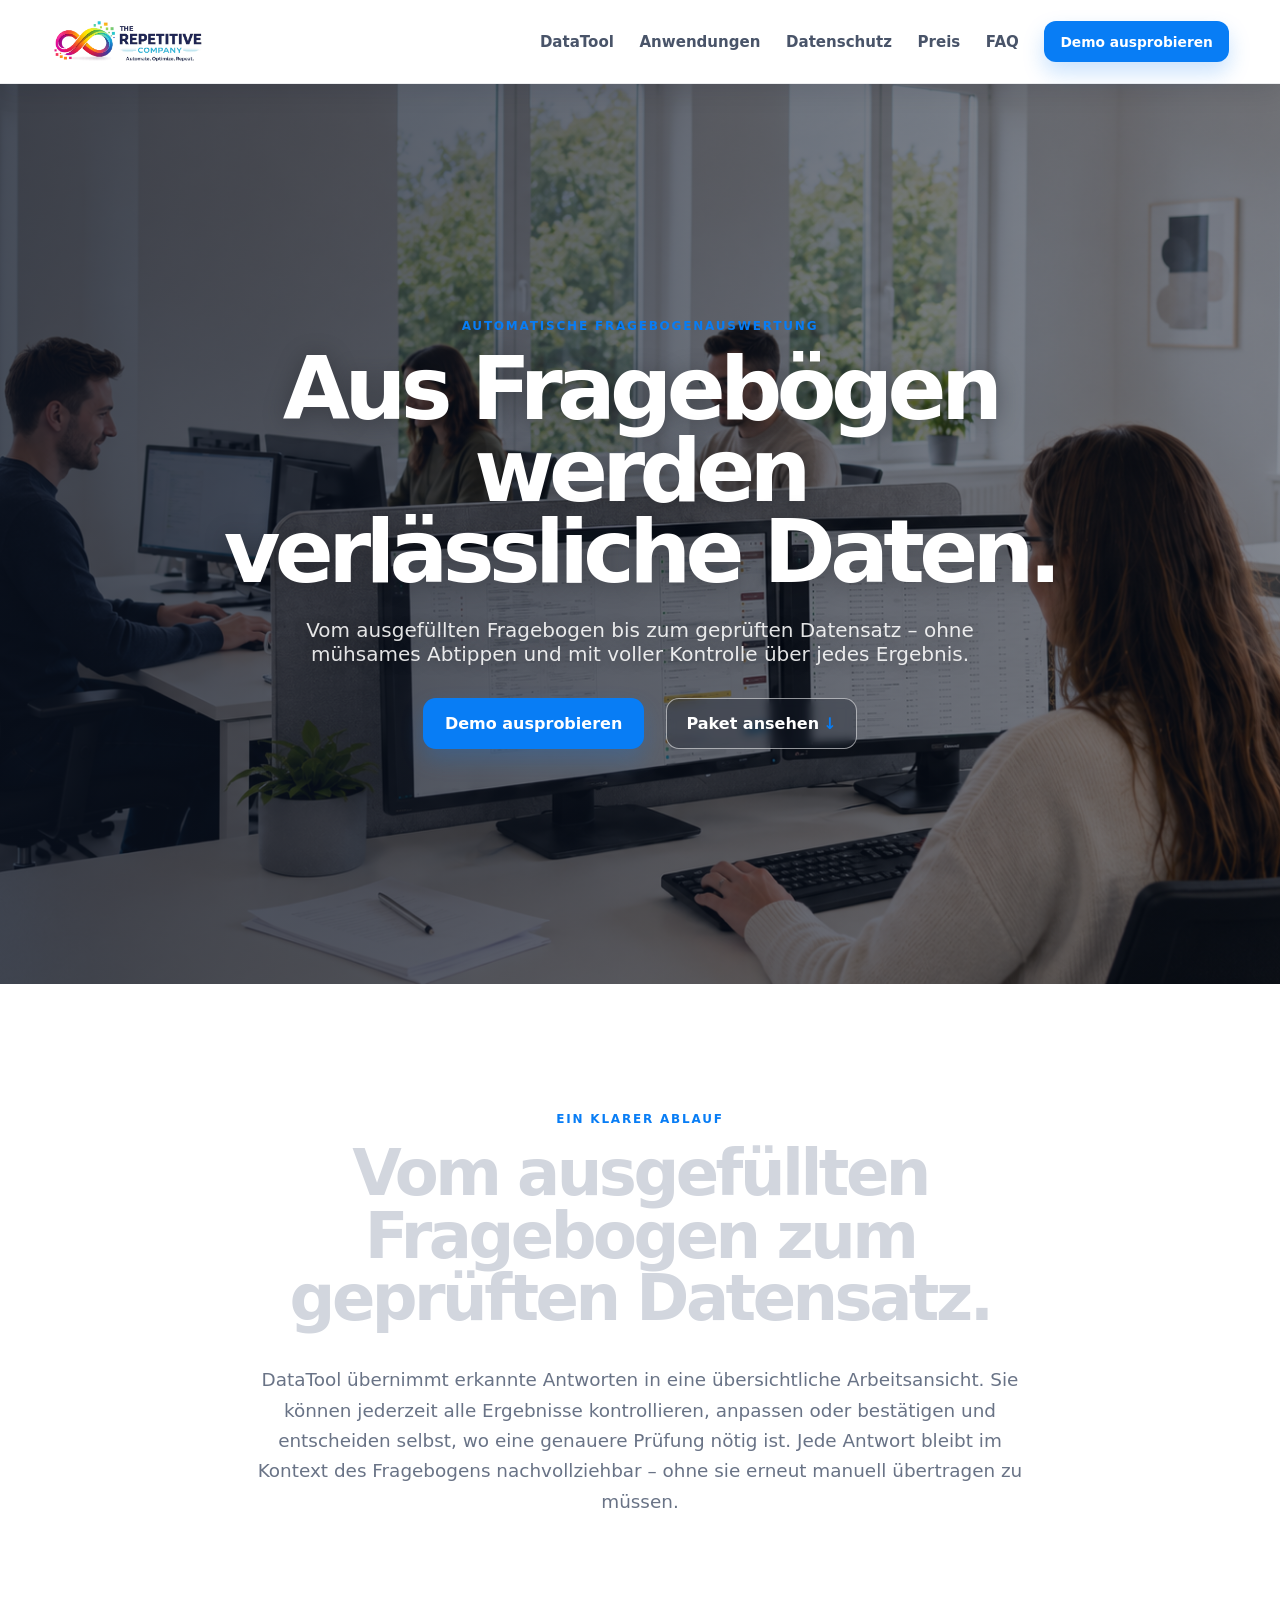
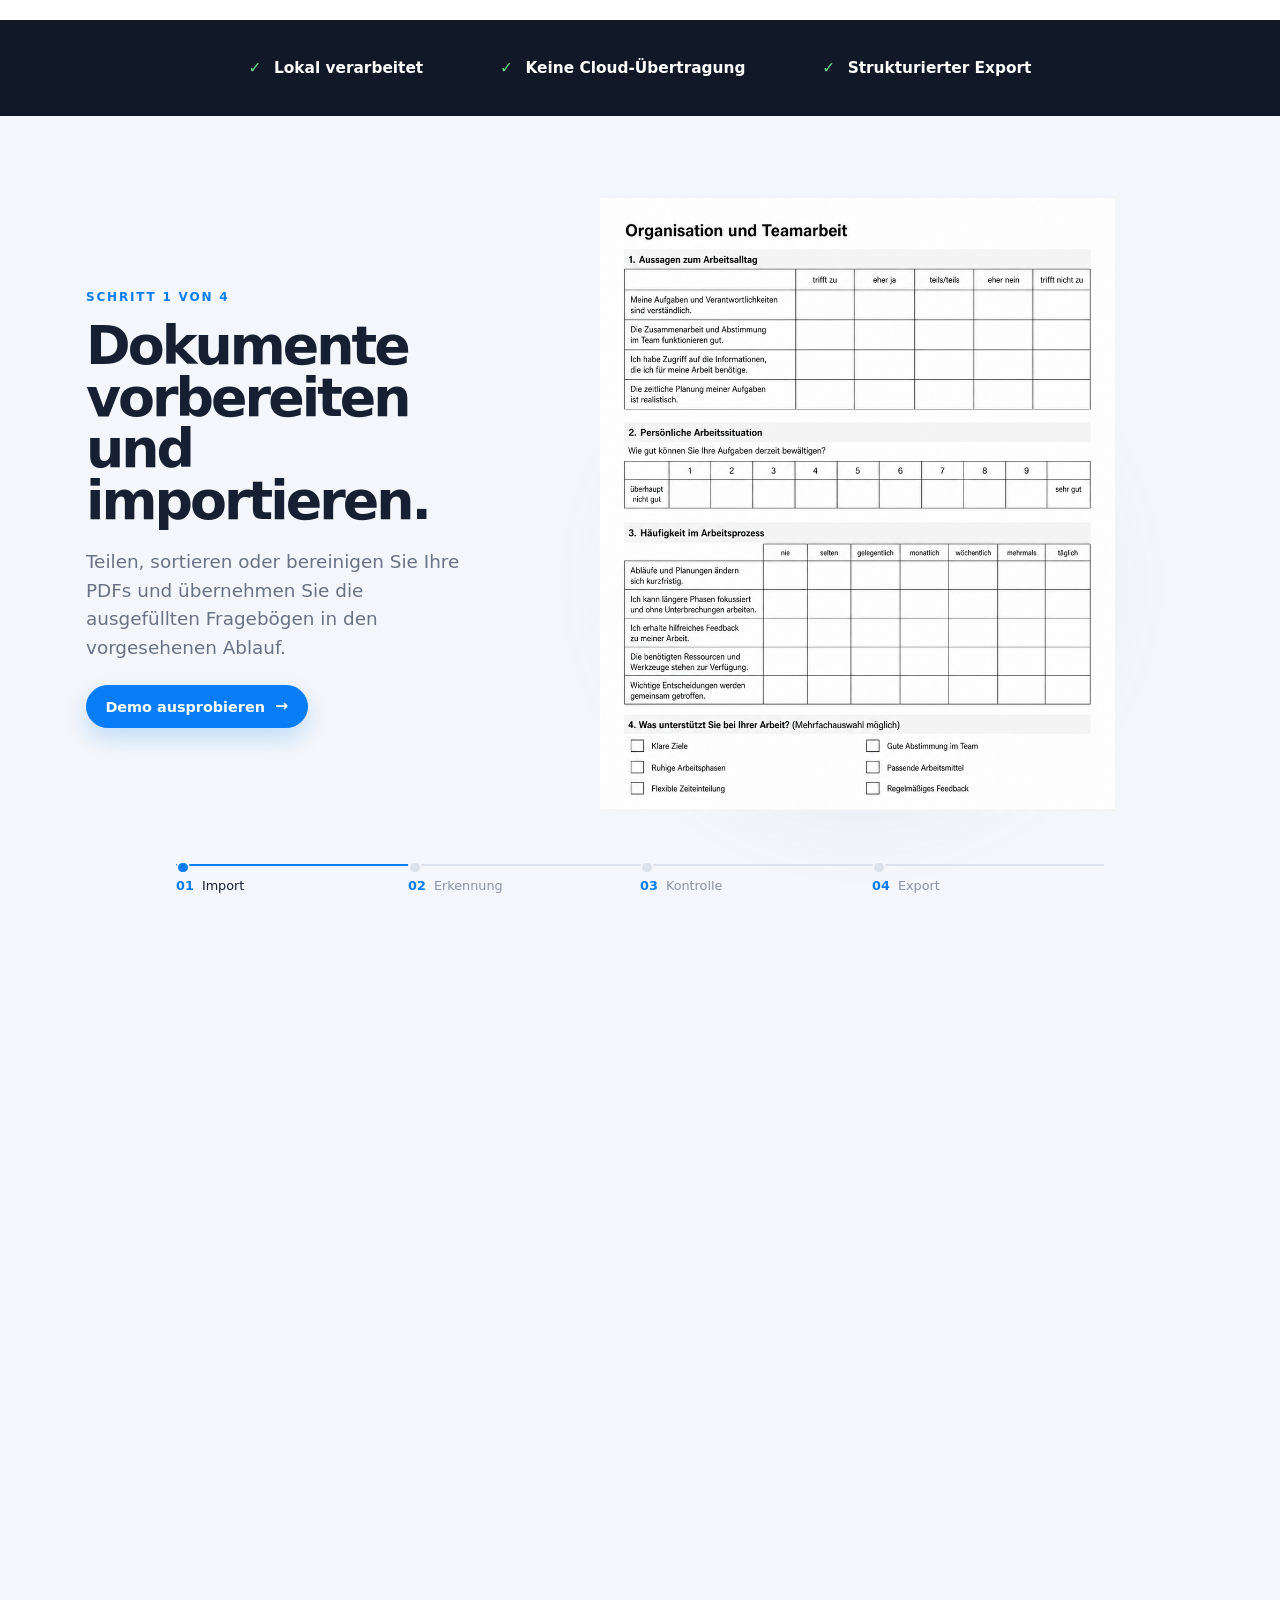
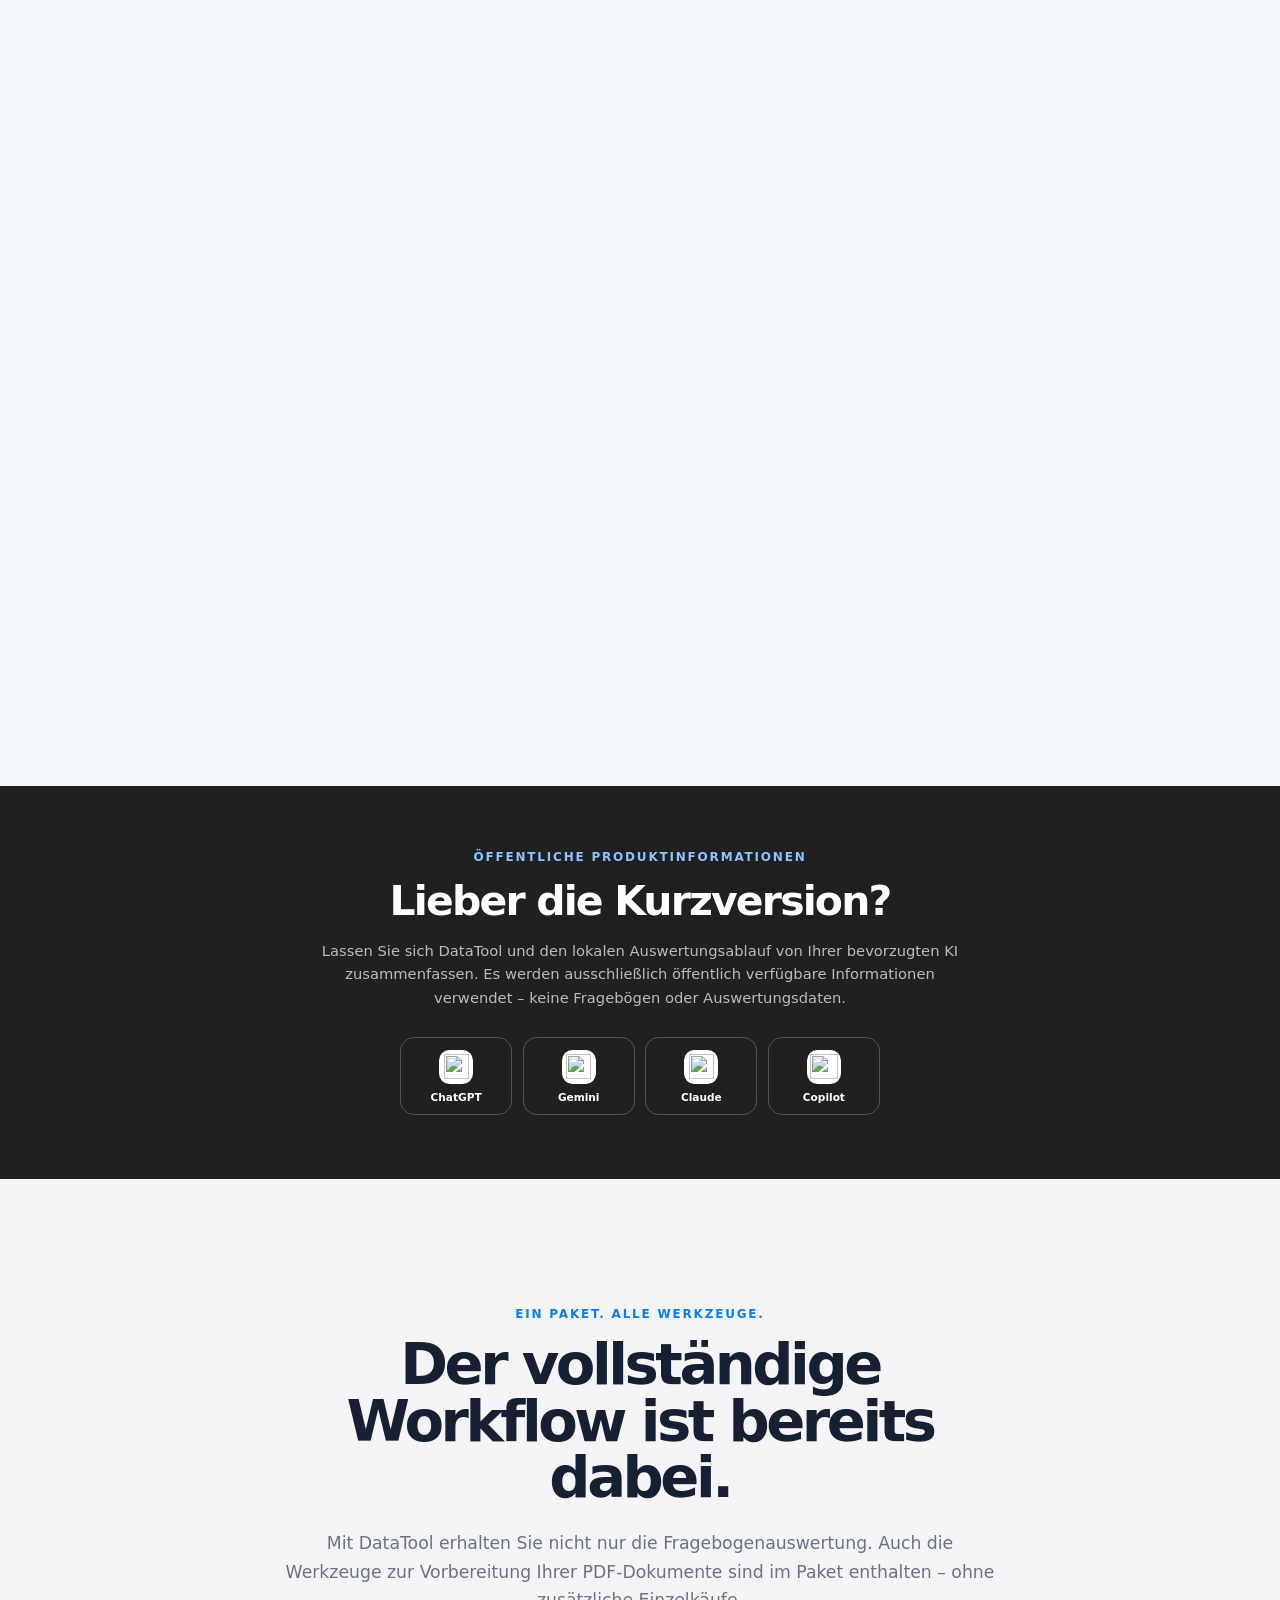
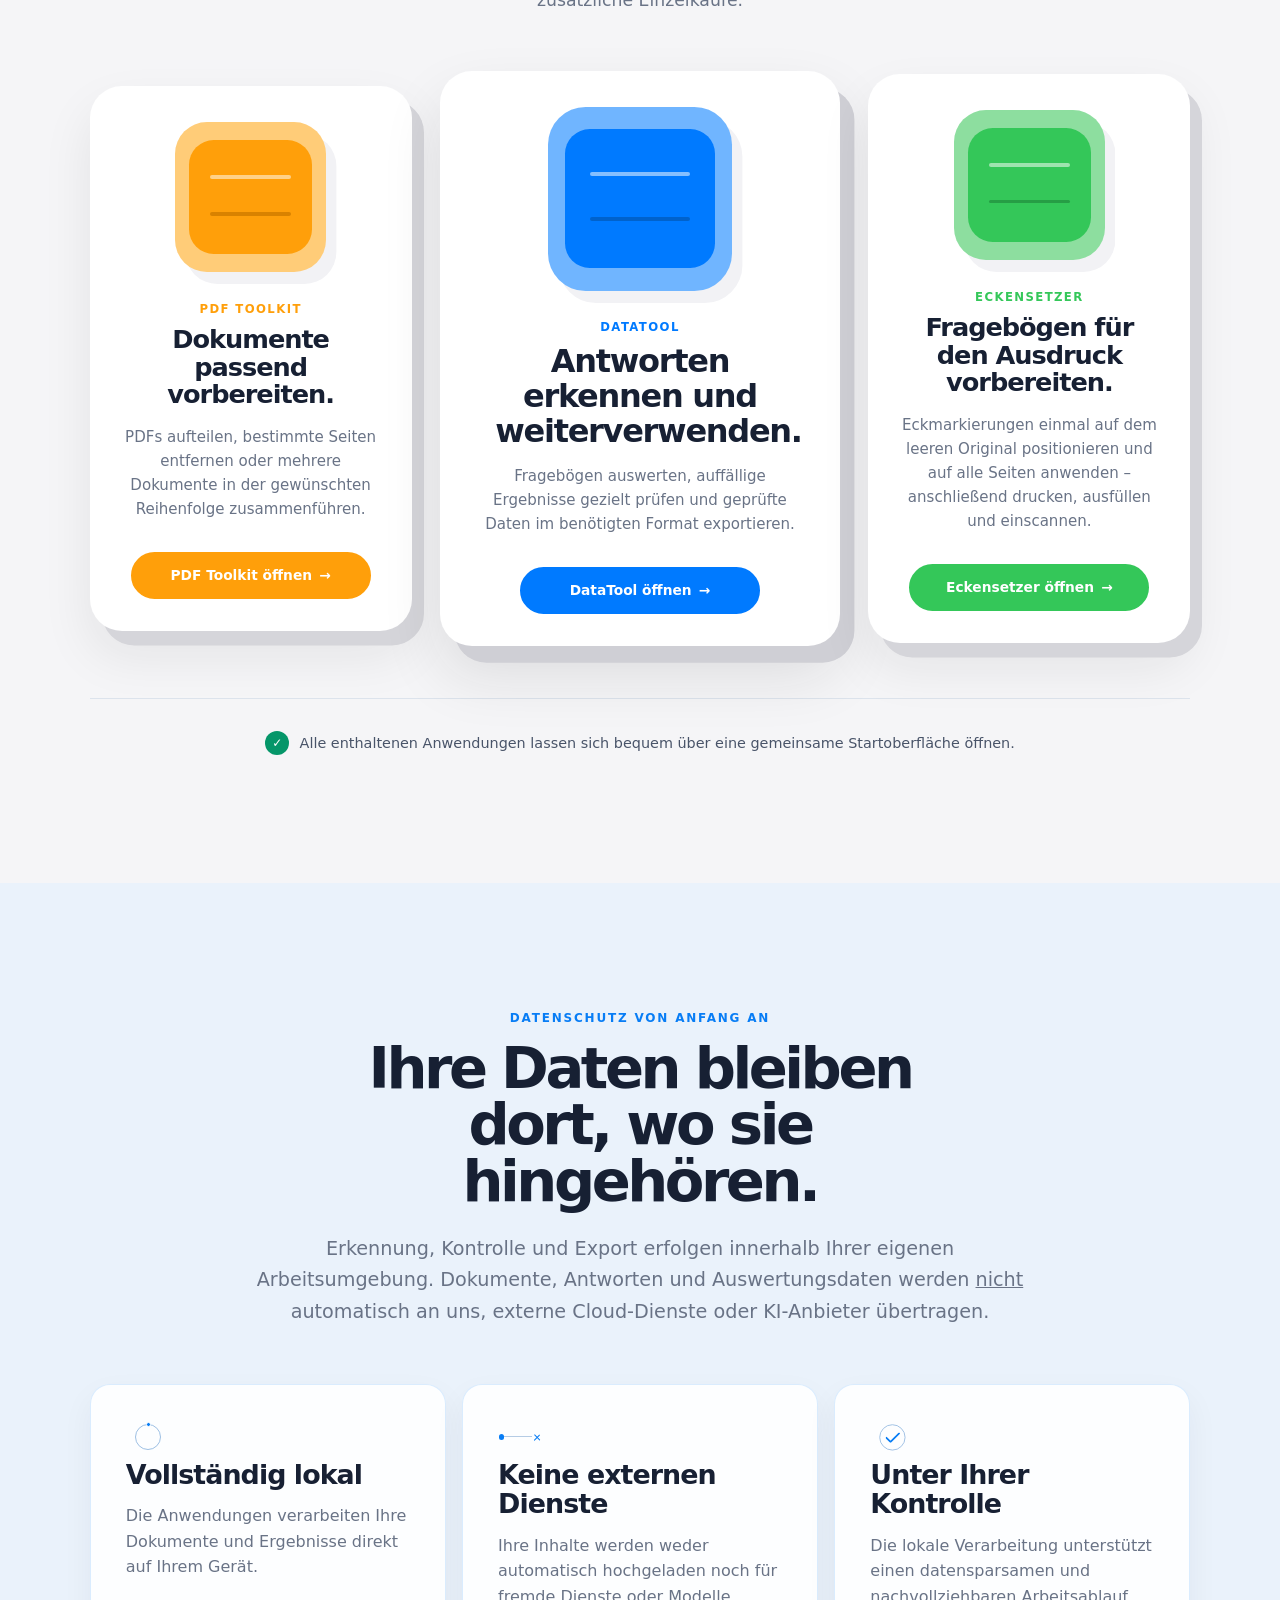
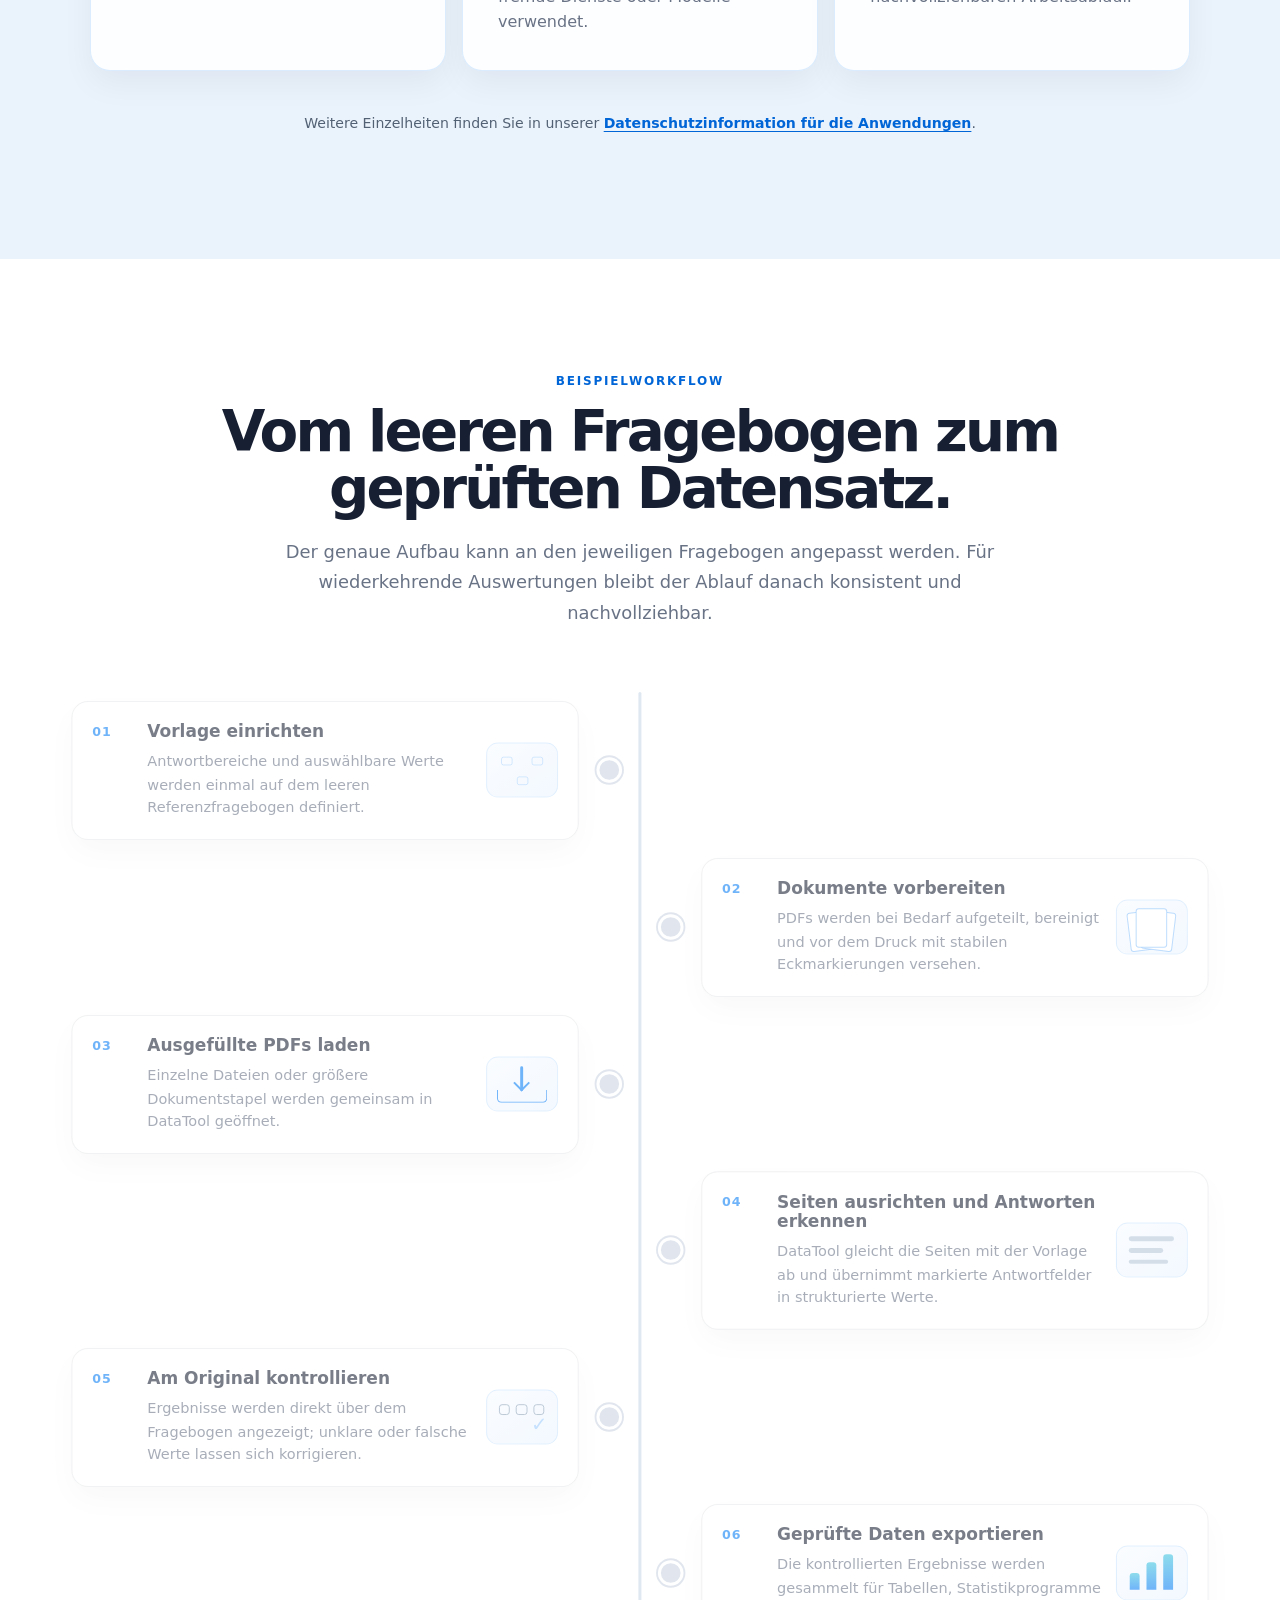
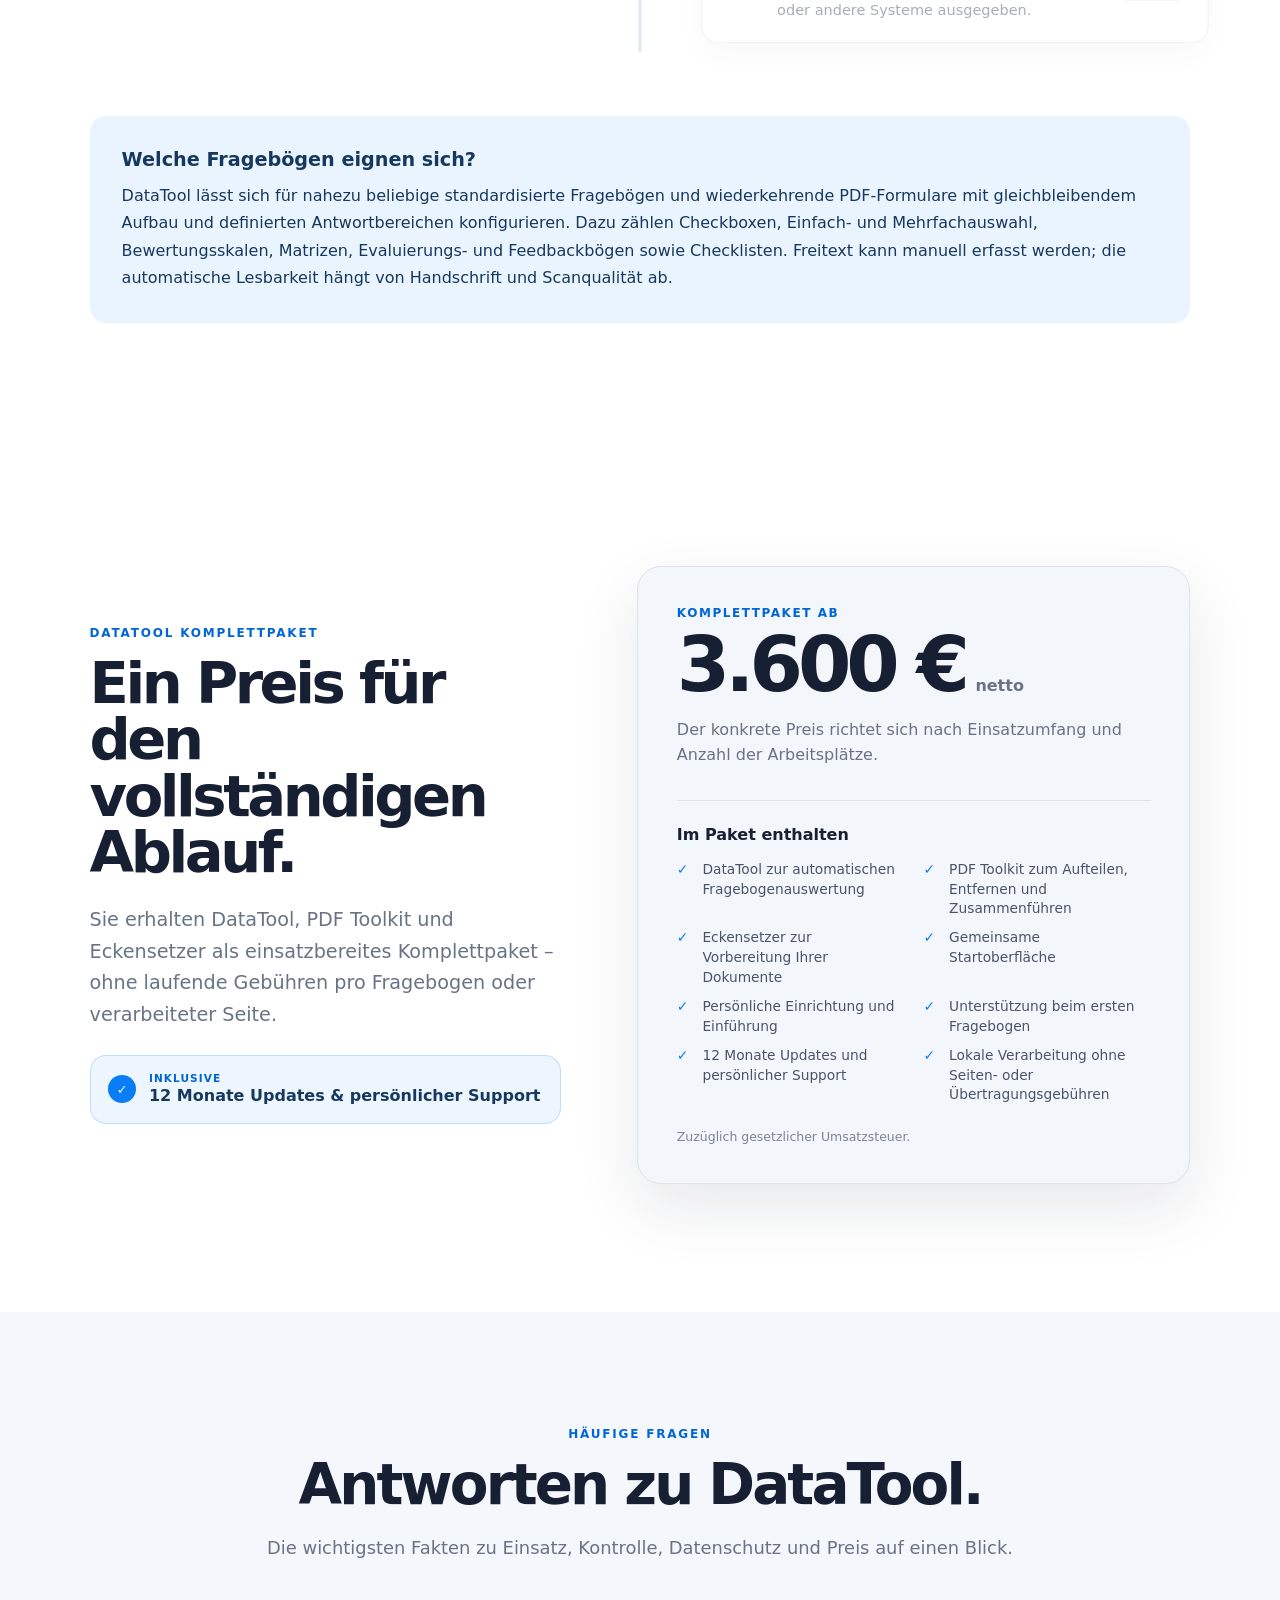
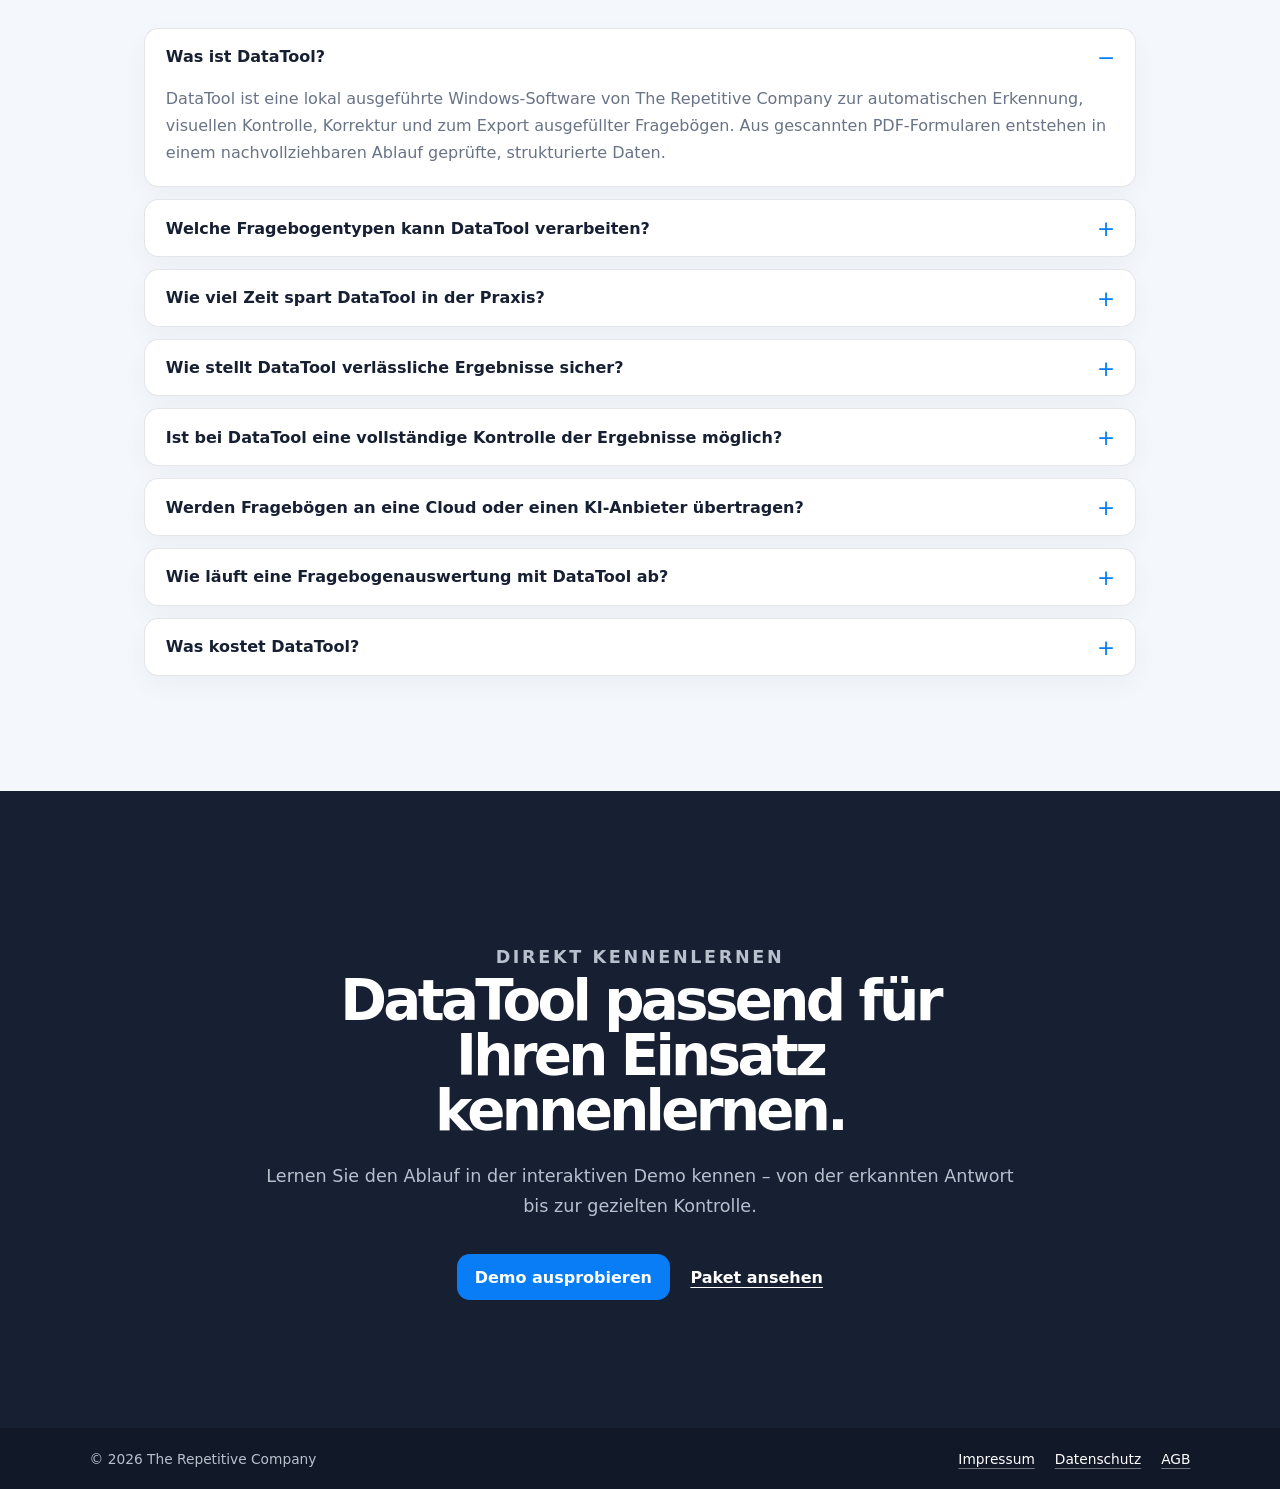
==== commit fb23e48c: "Refine workflow spacing and layering" ====
--- a/index.html
+++ b/index.html
@@ -16,7 +16,7 @@
     <title>DataTool – Fragebögen automatisch auswerten</title>
     <link rel="canonical" href="./" />
     <link rel="stylesheet" href="./styles.css" />
-    <link rel="stylesheet" href="./site.css?v=20260807-workflow1" />
+    <link rel="stylesheet" href="./site.css?v=20260807-workflow2" />
     <script type="application/ld+json">
       {
         "@context": "https://schema.org",
--- a/site.css
+++ b/site.css
@@ -255,6 +255,7 @@
   margin: clamp(2.5rem, 5vw, 4rem) auto 0;
   padding: 0.5rem 0;
   position: relative;
+  isolation: isolate;
   display: flex;
   flex-direction: column;
   gap: 1rem;
@@ -268,6 +269,7 @@
   top: 0;
   bottom: 0;
   left: 50%;
+  z-index: 0;
   width: 0.2rem;
   border-radius: 999px;
   content: "";
@@ -287,6 +289,7 @@
   min-height: 8.6rem;
   padding: 1.25rem;
   position: relative;
+  z-index: 1;
   display: grid;
   grid-template-columns: 2.6rem minmax(0, 1fr) 4.6rem;
   gap: 0.9rem;
@@ -512,7 +515,7 @@
 
 .questionnaire-note {
   width: min(100%, 70rem);
-  margin: 1.5rem auto 0;
+  margin: clamp(2.75rem, 5vw, 4.25rem) auto 0;
   padding: clamp(1.4rem, 3vw, 2rem);
   border-radius: 1rem;
   color: #17385e;
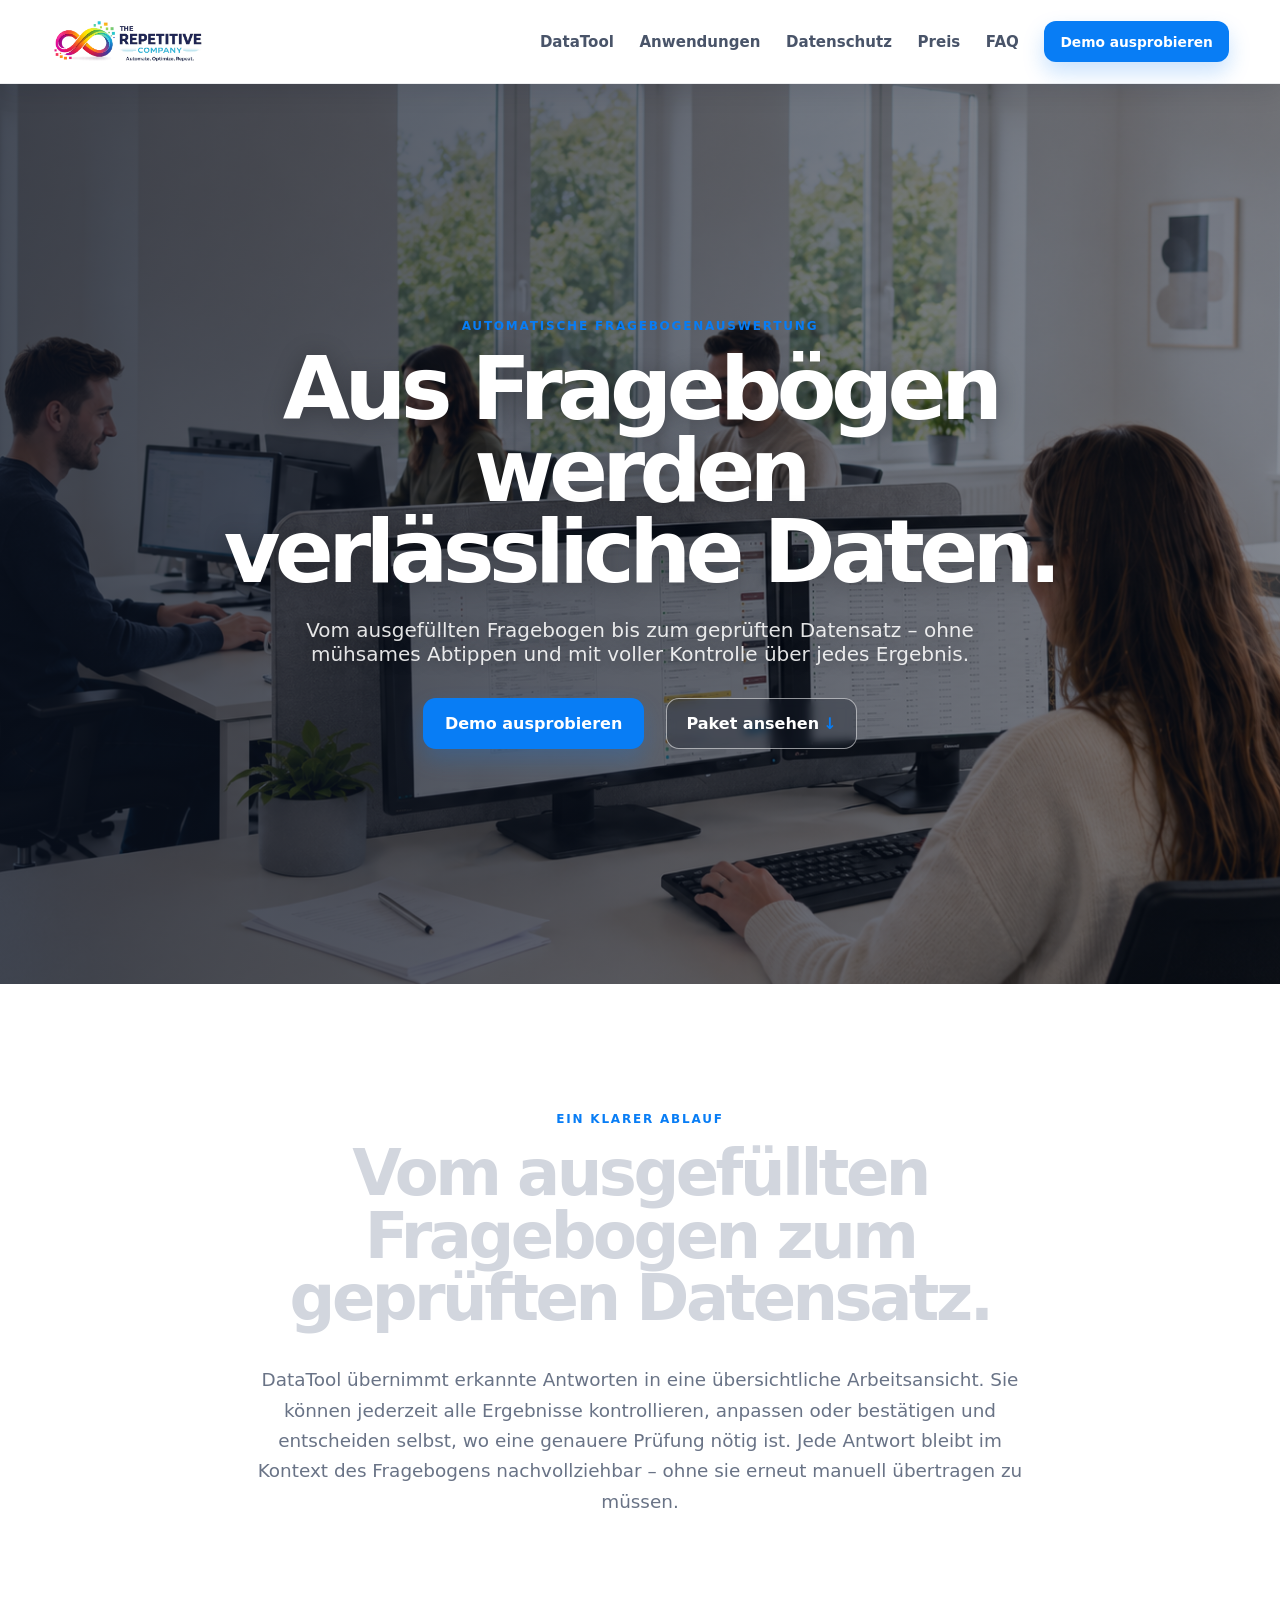
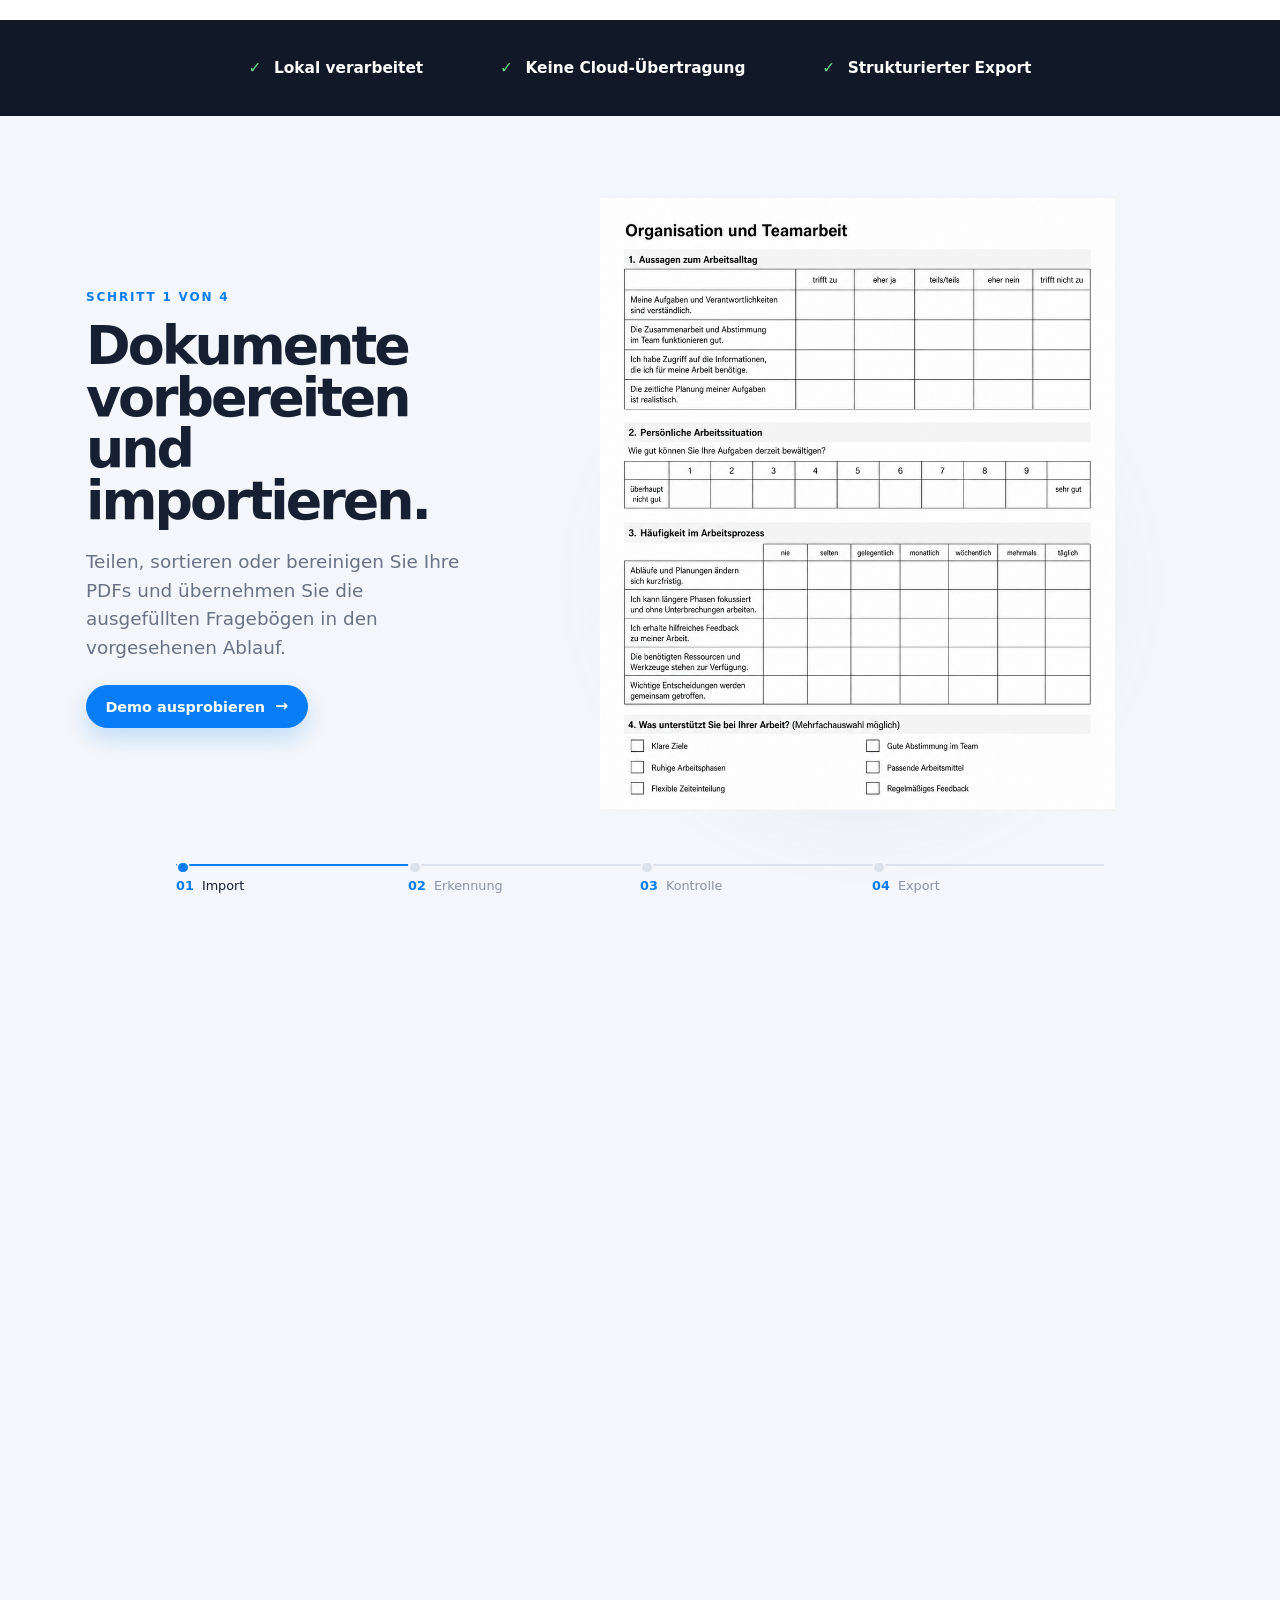
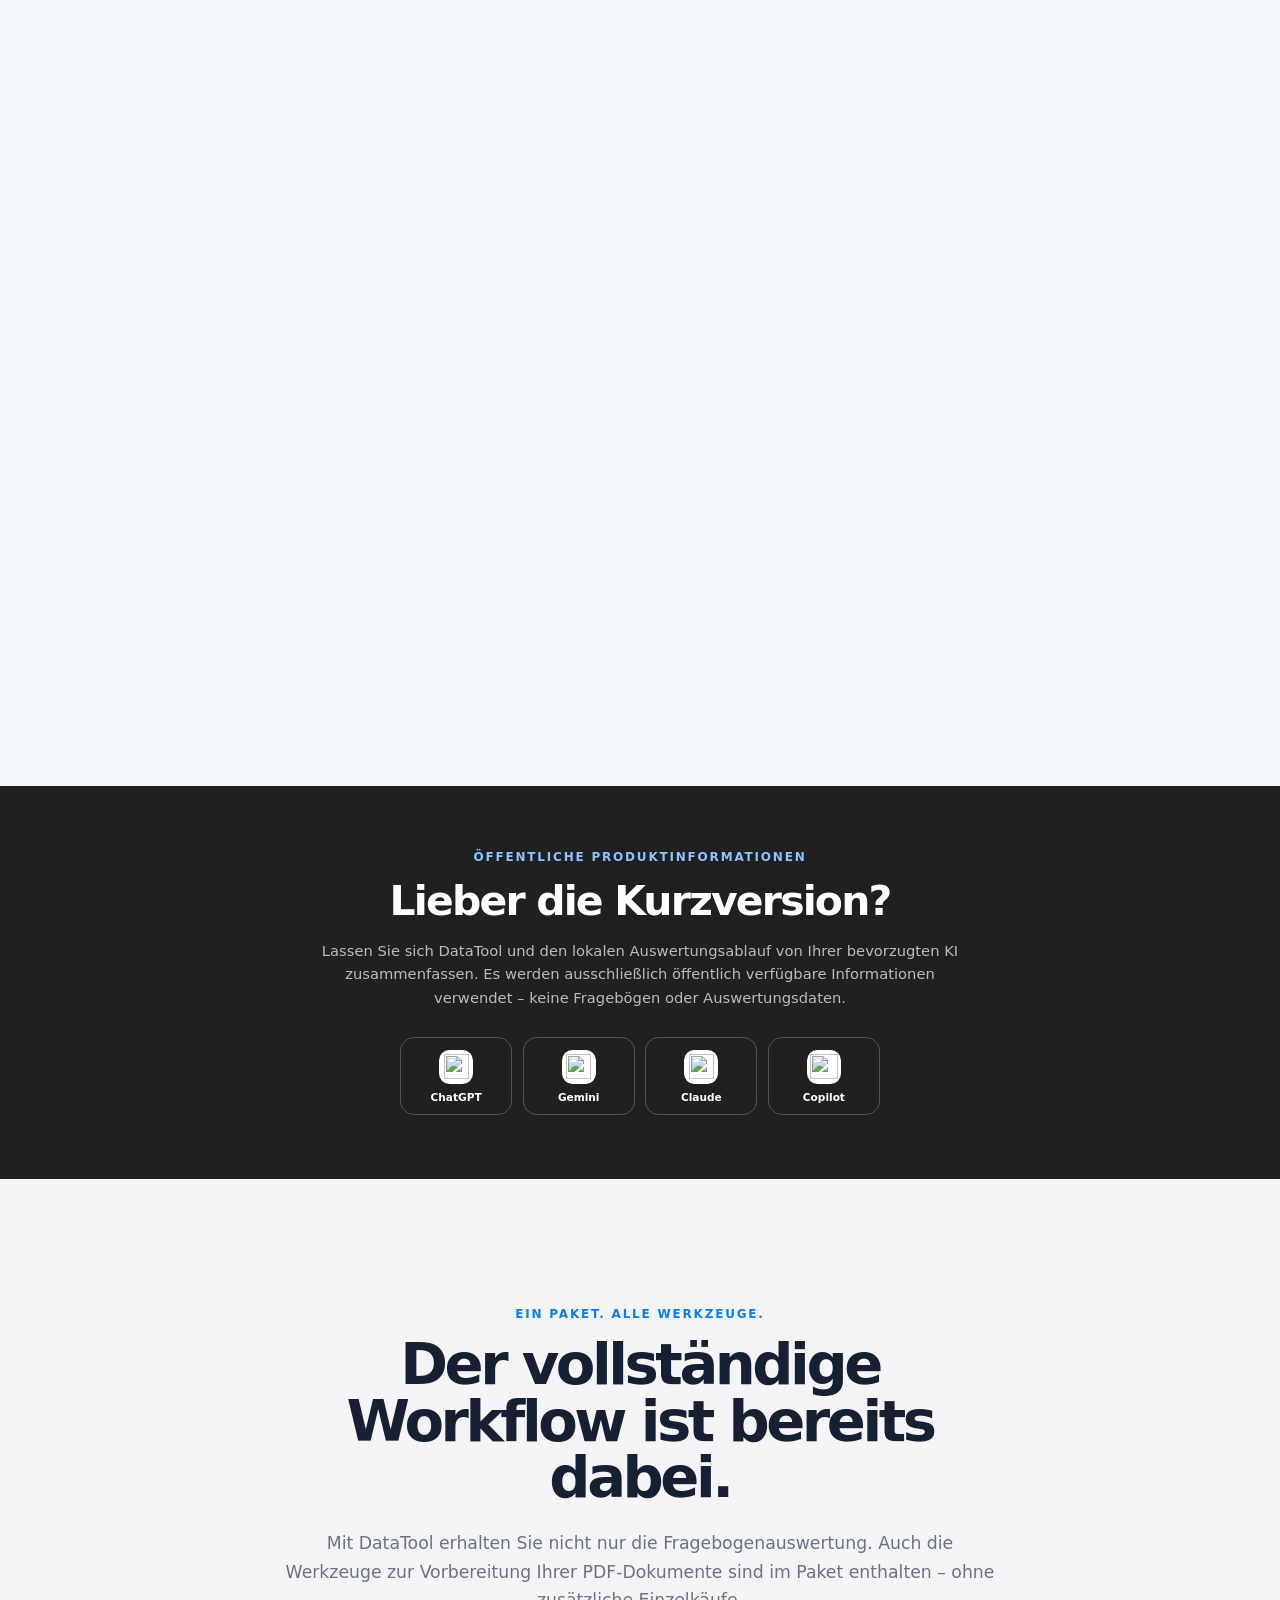
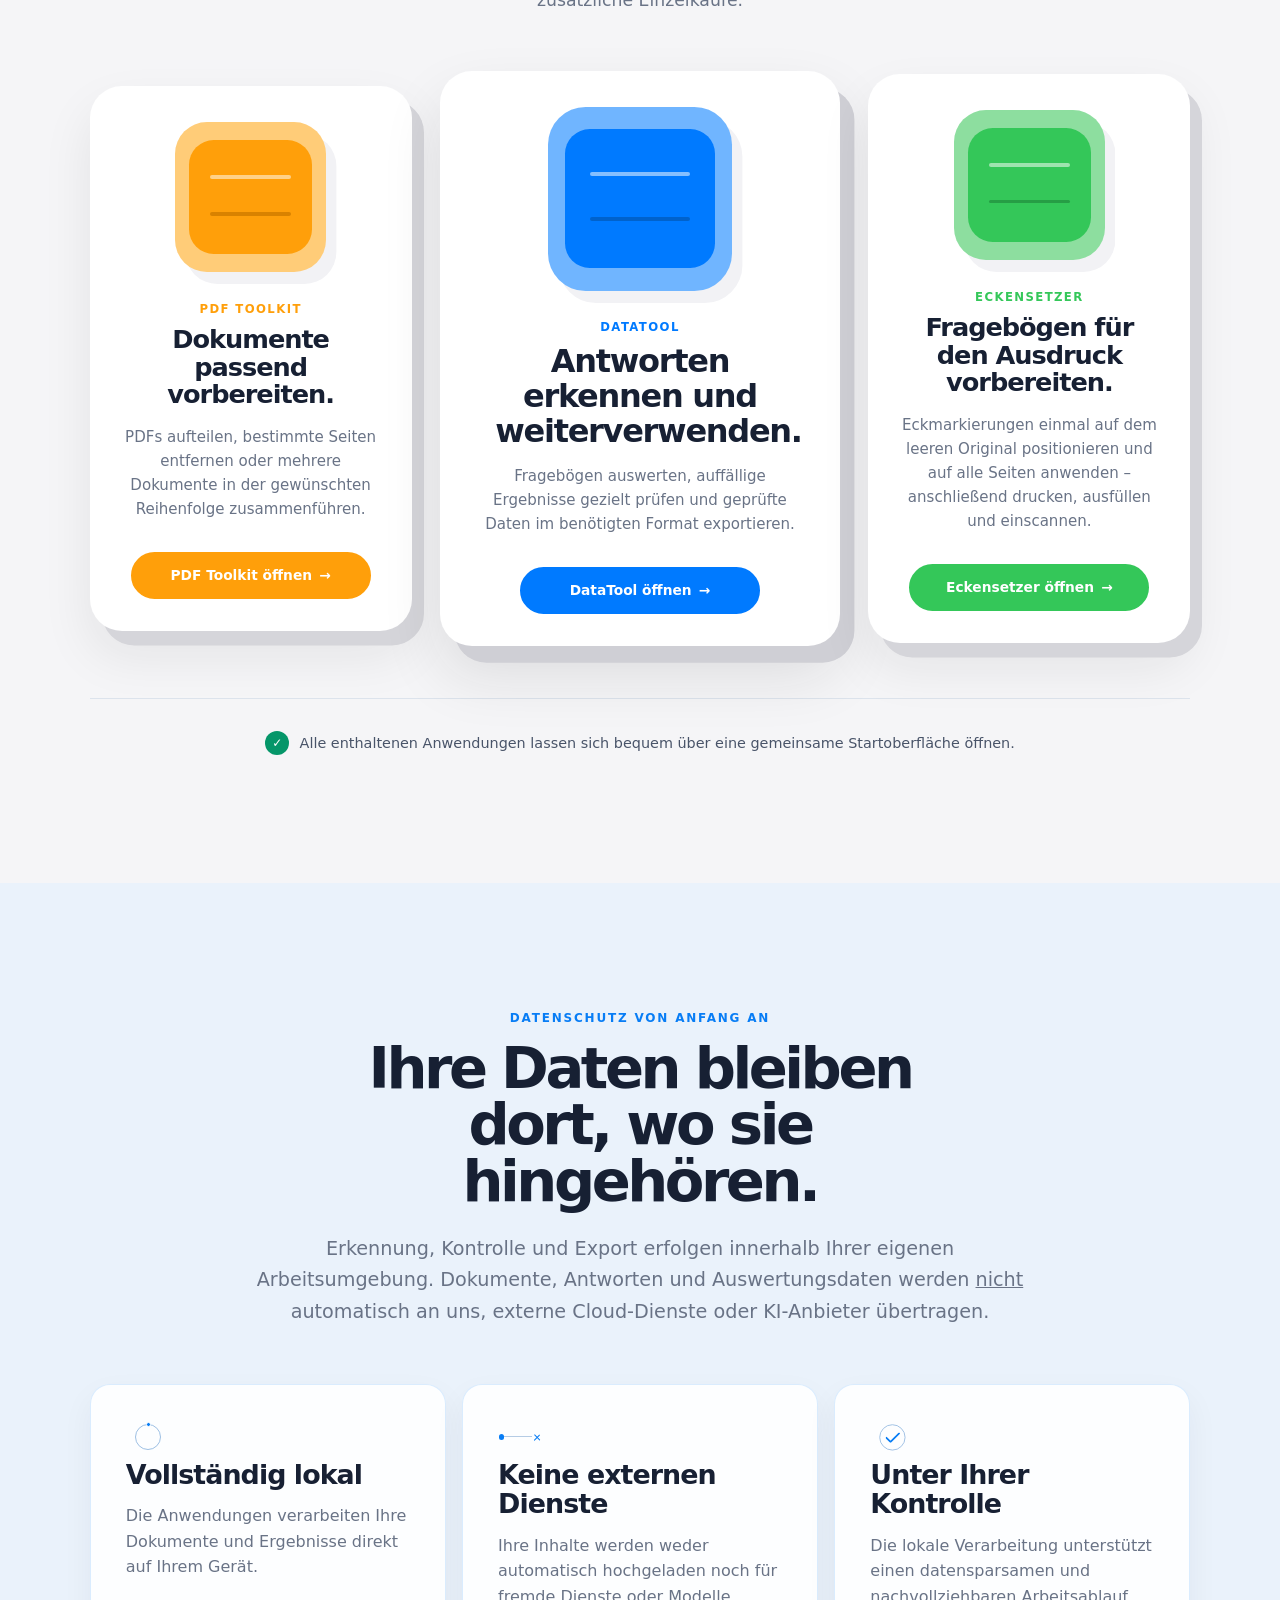
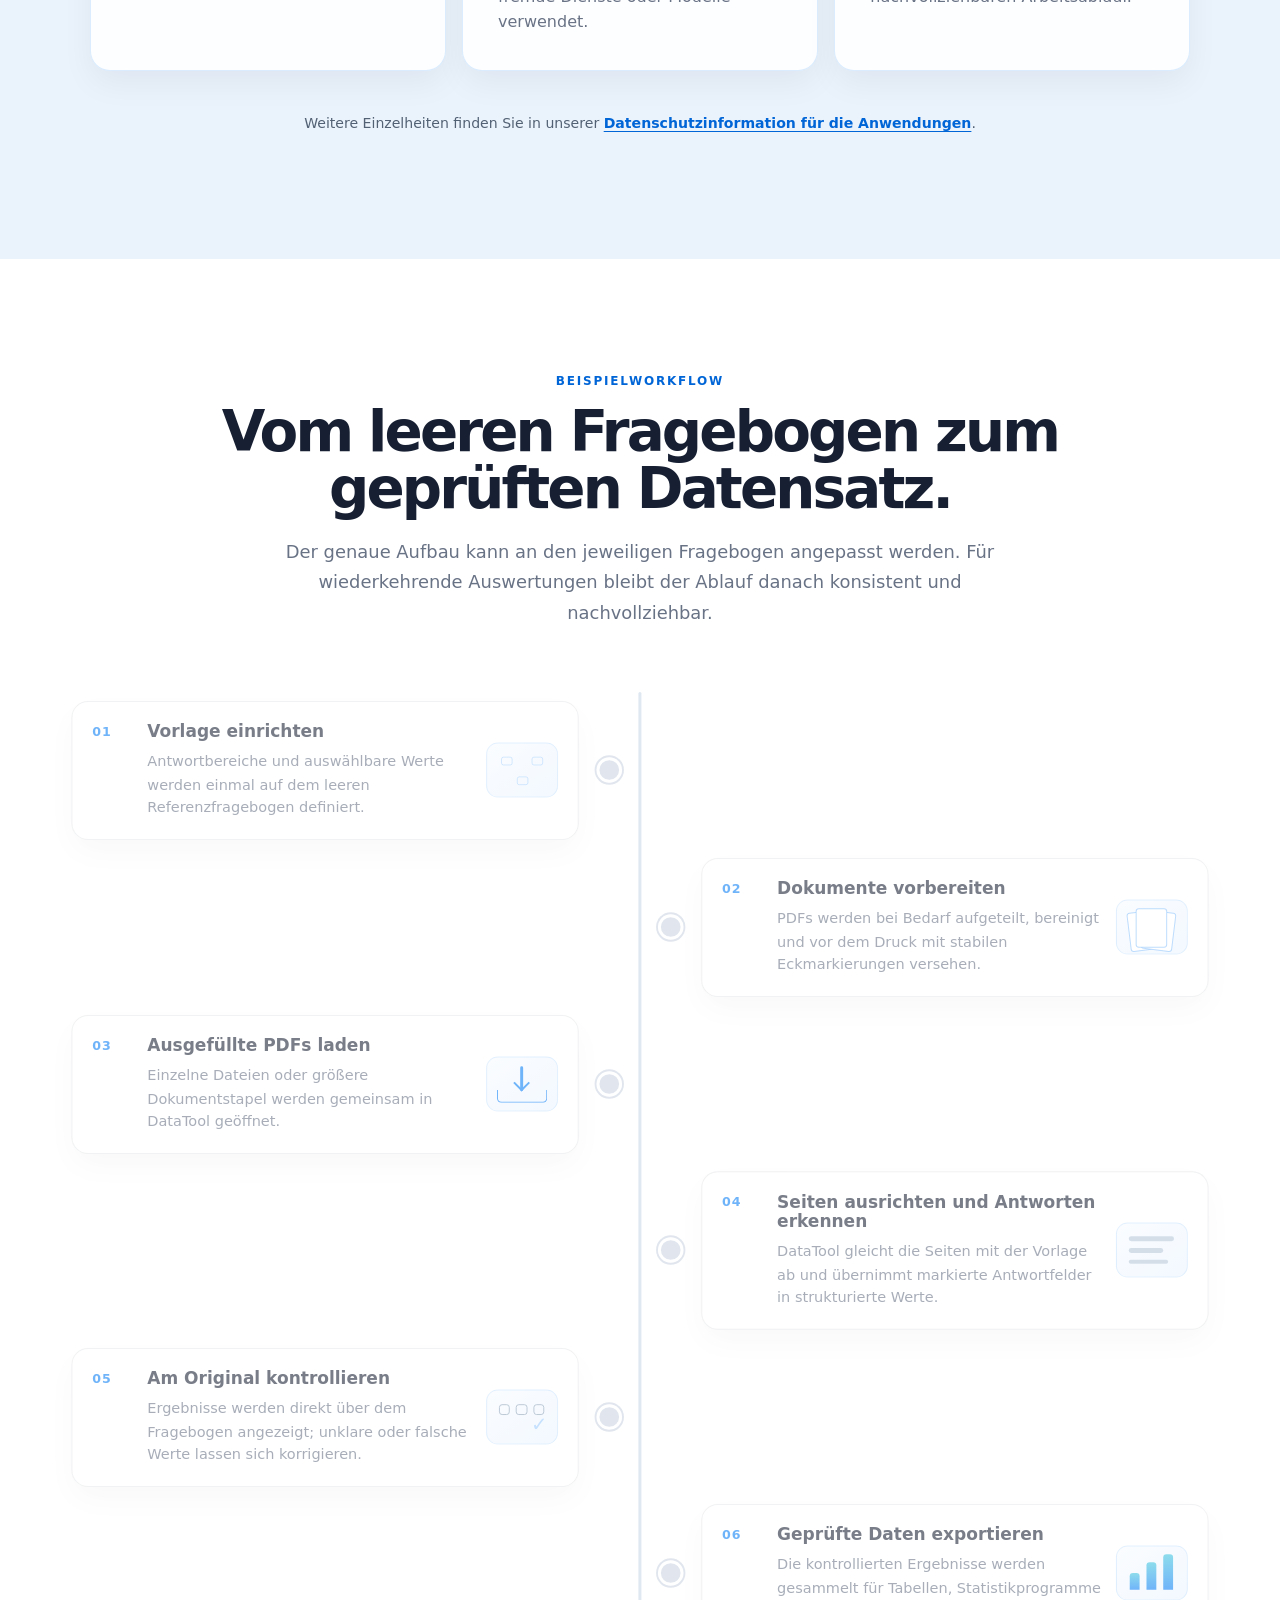
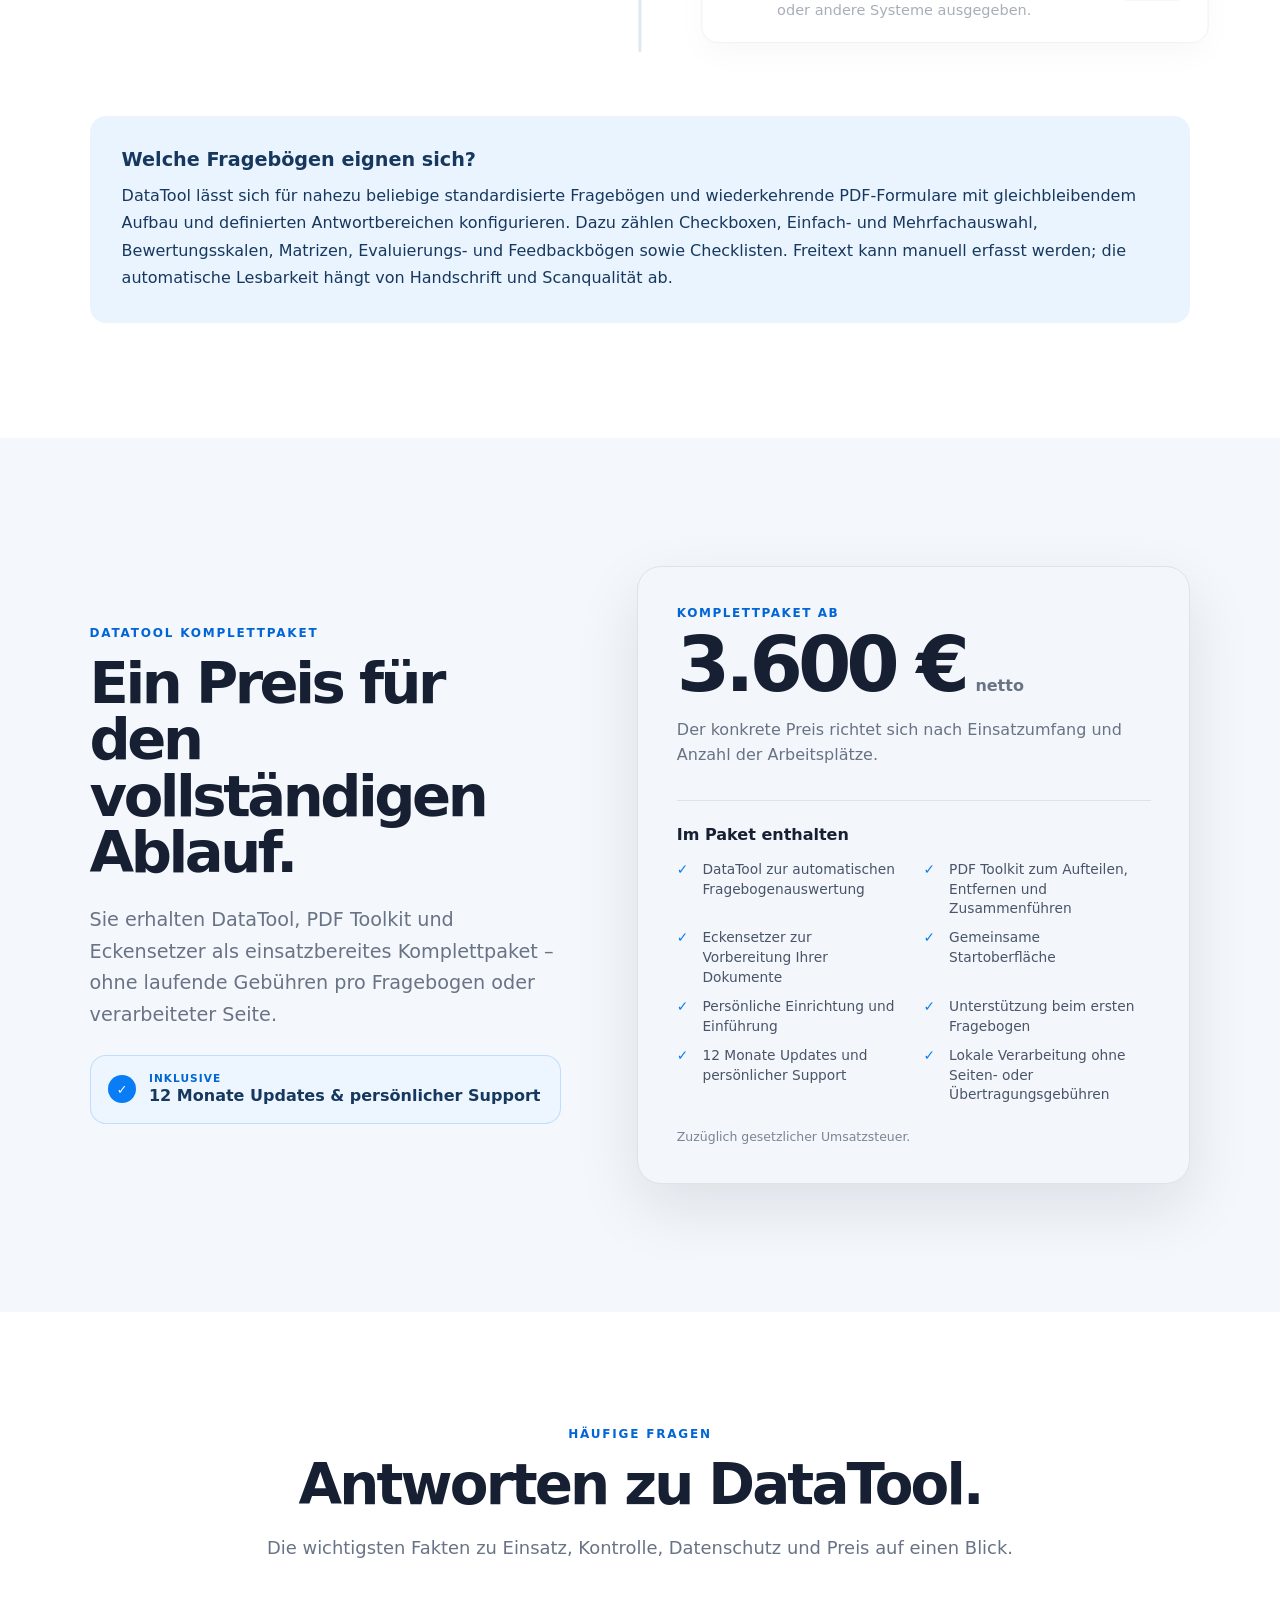
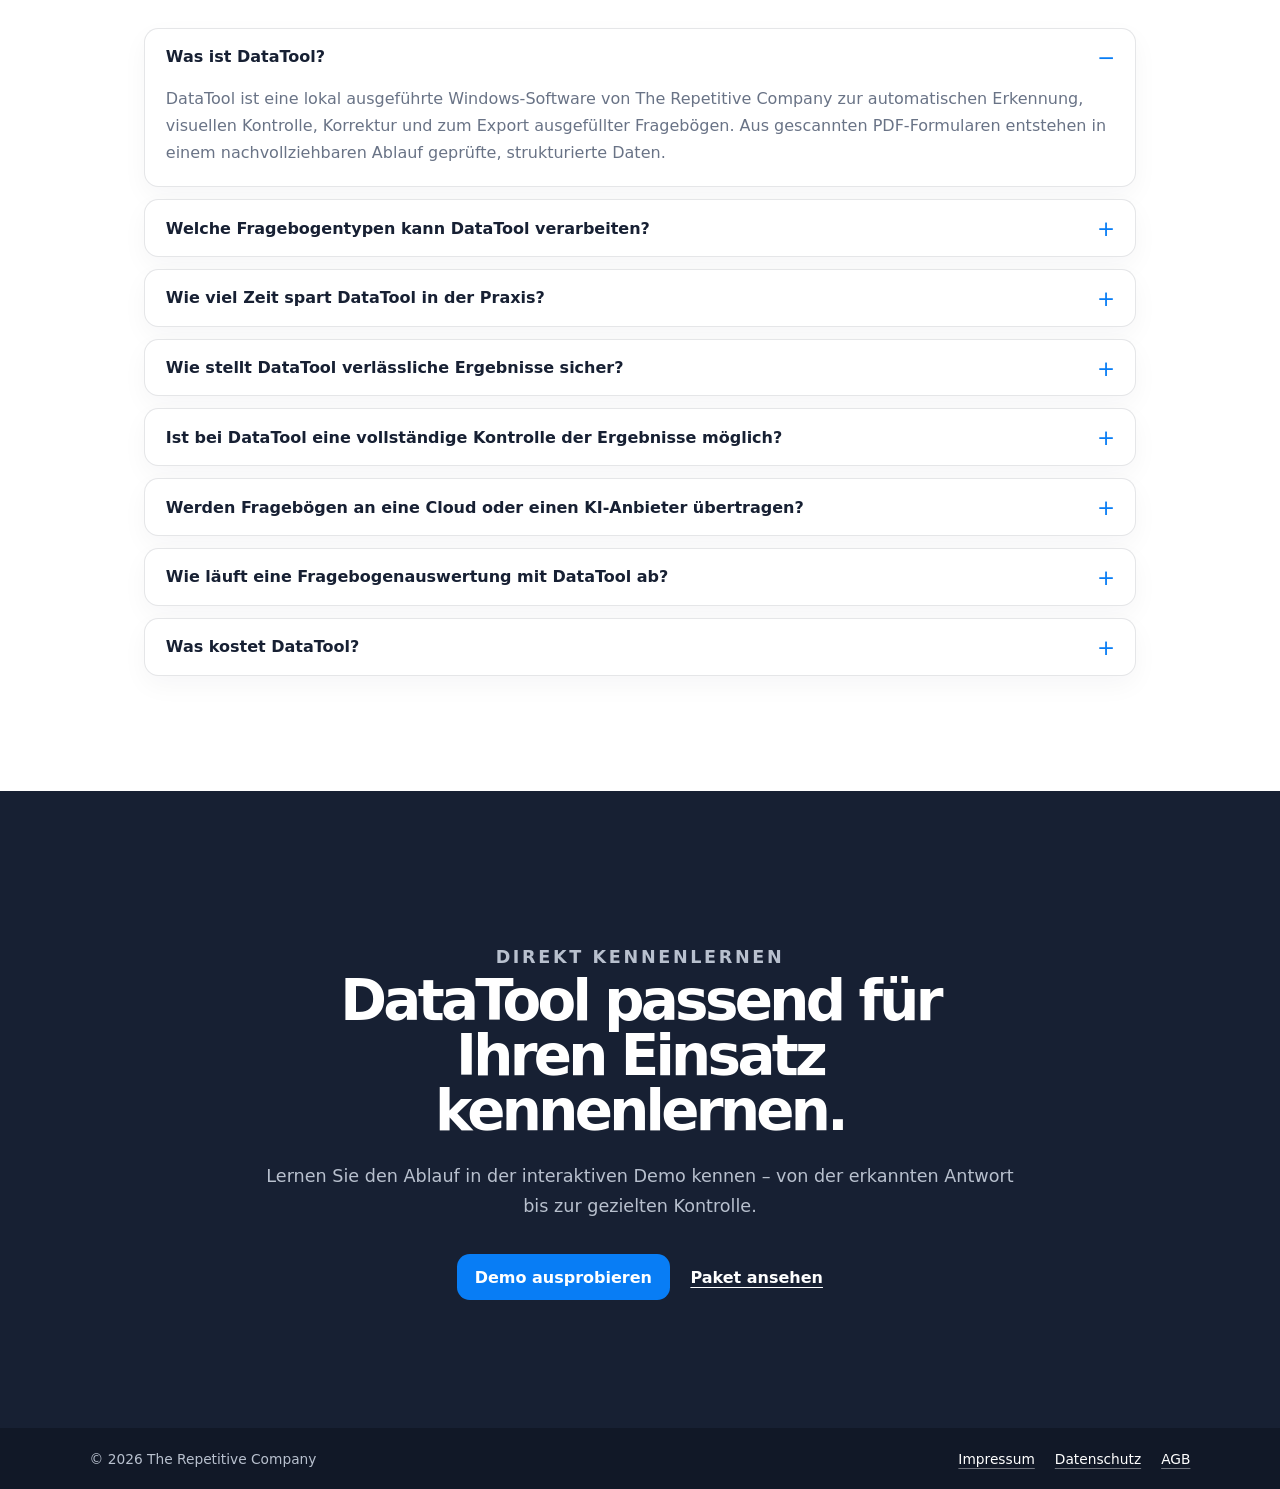
==== commit a43d108e: "Swap pricing and FAQ backgrounds" ====
--- a/index.html
+++ b/index.html
@@ -16,7 +16,7 @@
     <title>DataTool – Fragebögen automatisch auswerten</title>
     <link rel="canonical" href="./" />
     <link rel="stylesheet" href="./styles.css" />
-    <link rel="stylesheet" href="./site.css?v=20260807-workflow2" />
+    <link rel="stylesheet" href="./site.css?v=20260807-workflow3" />
     <script type="application/ld+json">
       {
         "@context": "https://schema.org",
--- a/site.css
+++ b/site.css
@@ -200,7 +200,7 @@
 .privacy-note { margin-top: 2.75rem; }
 .privacy-note a { color: var(--v3-blue-dark); }
 
-.pricing-section { grid-template-columns: minmax(0, 0.92fr) minmax(22rem, 1.08fr); gap: clamp(2.5rem, 6vw, 5rem); }
+.pricing-section { grid-template-columns: minmax(0, 0.92fr) minmax(22rem, 1.08fr); gap: clamp(2.5rem, 6vw, 5rem); background: #f4f7fb; }
 .pricing-copy h2 { font-size: clamp(2.35rem, 4.5vw, 4.35rem); }
 .pricing-copy .eyebrow, .pricing-label { color: var(--v3-blue-dark); }
 .pricing-card { width: min(100%, 37rem); padding: clamp(1.6rem, 3vw, 2.4rem); }
@@ -526,7 +526,7 @@
 .questionnaire-note p { margin: 0.7rem 0 0; line-height: 1.7; }
 .questionnaire-note a { display: inline-block; margin-top: 1rem; color: var(--v3-blue-dark); font-weight: 780; }
 
-.faq-section { background: #f4f7fb; }
+.faq-section { background: #fff; }
 
 .faq-list {
   width: min(100%, 62rem);
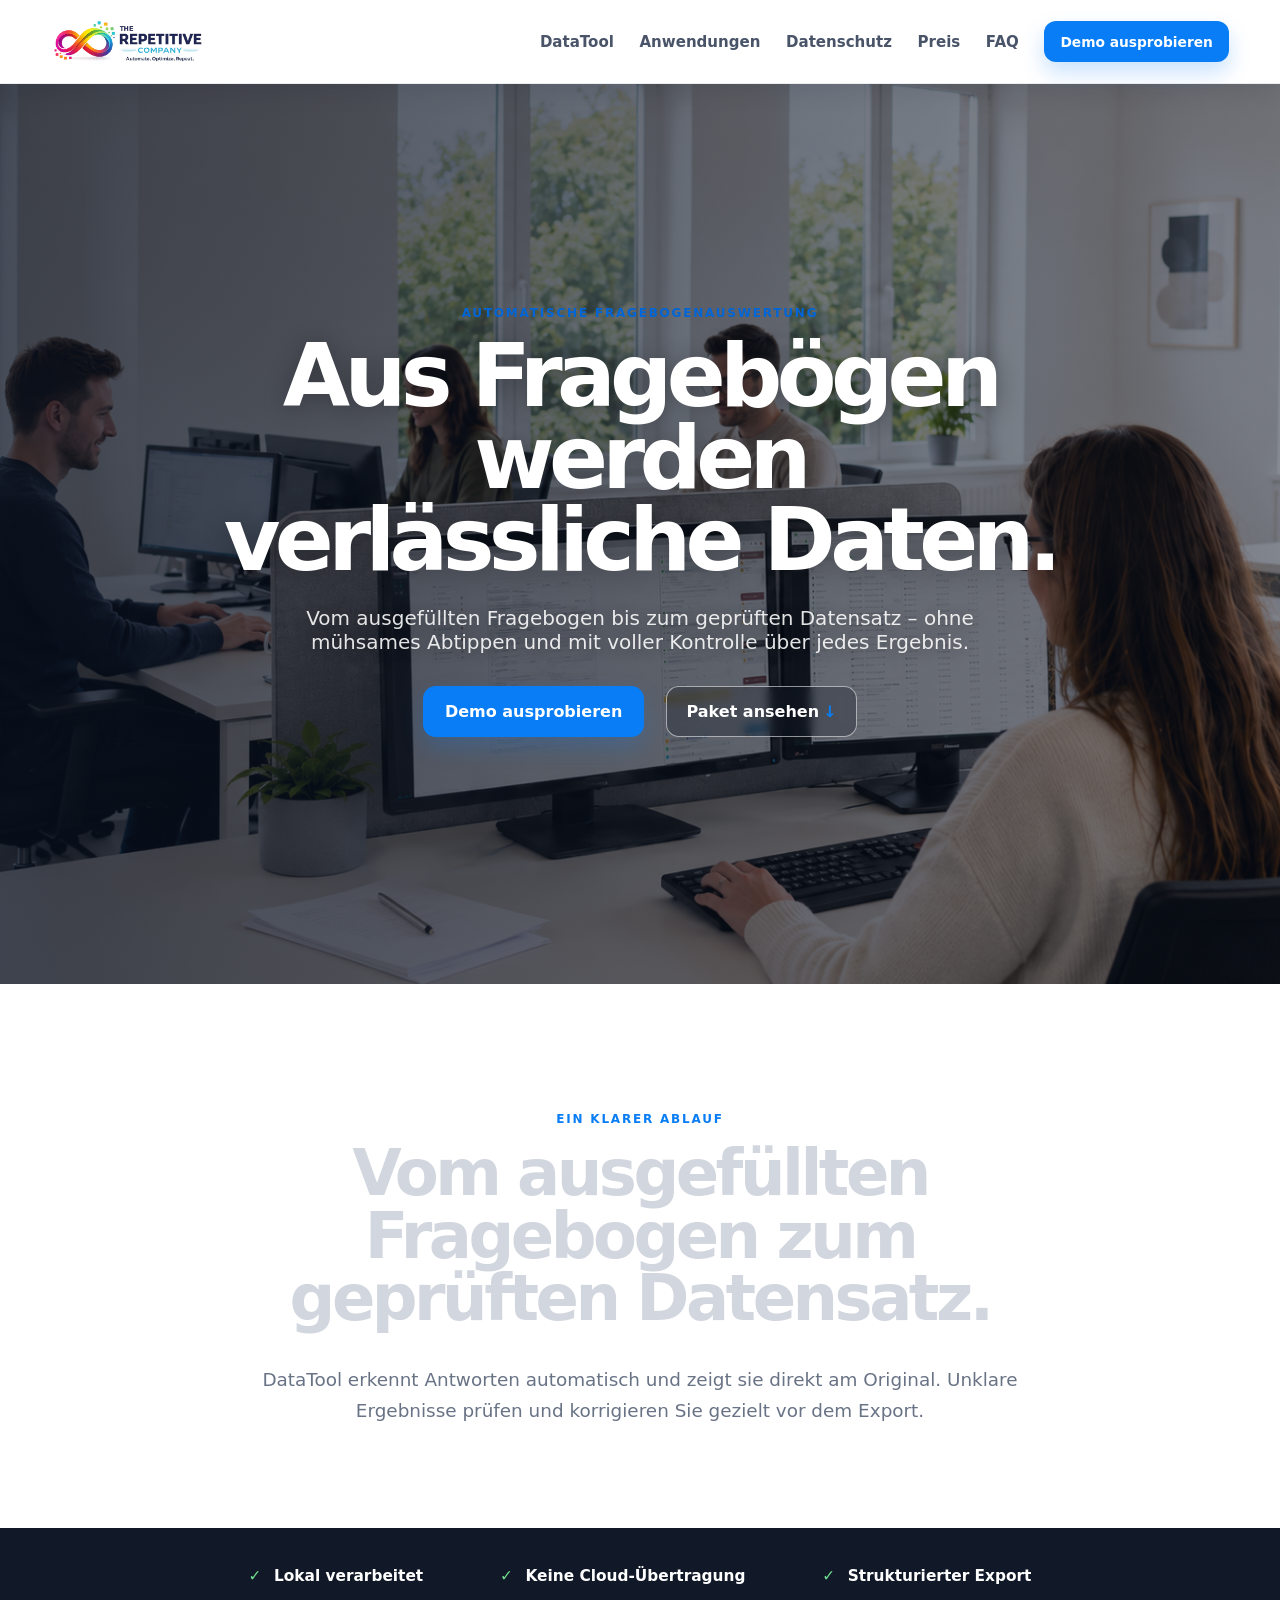
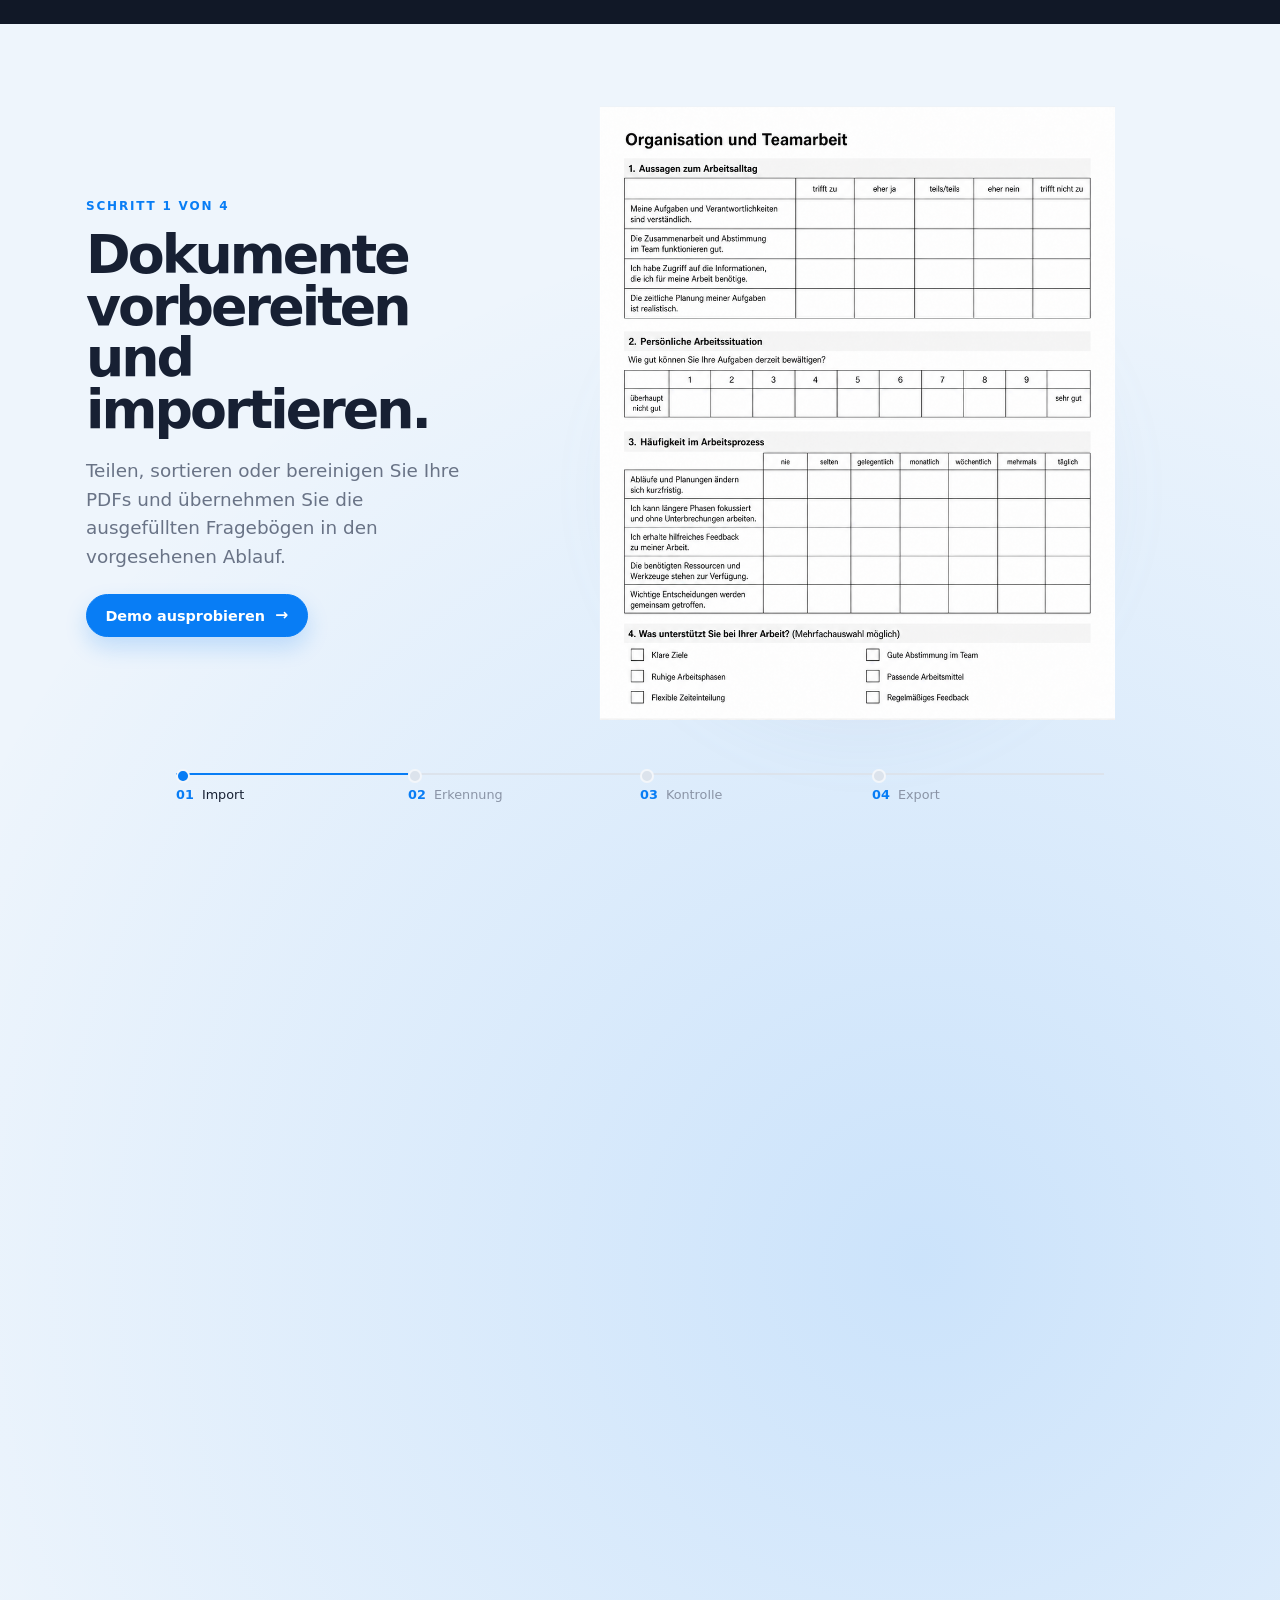
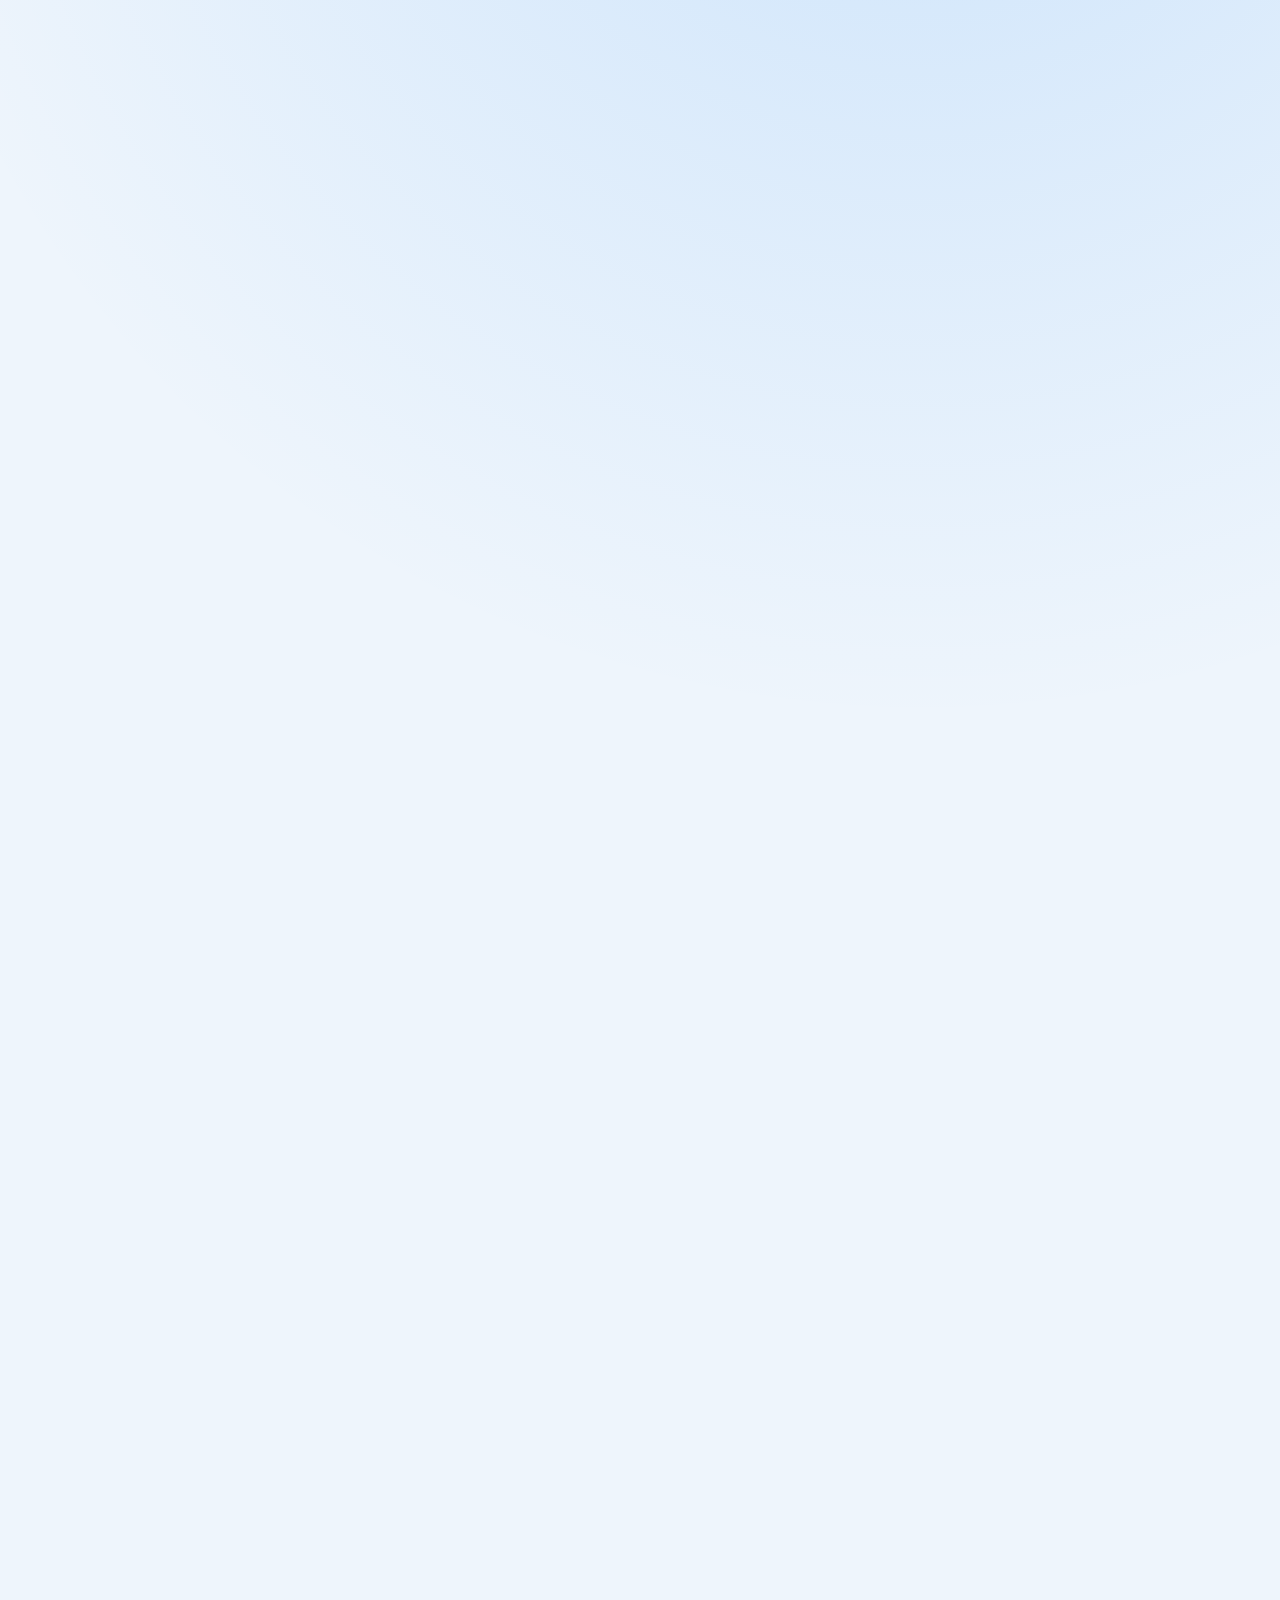
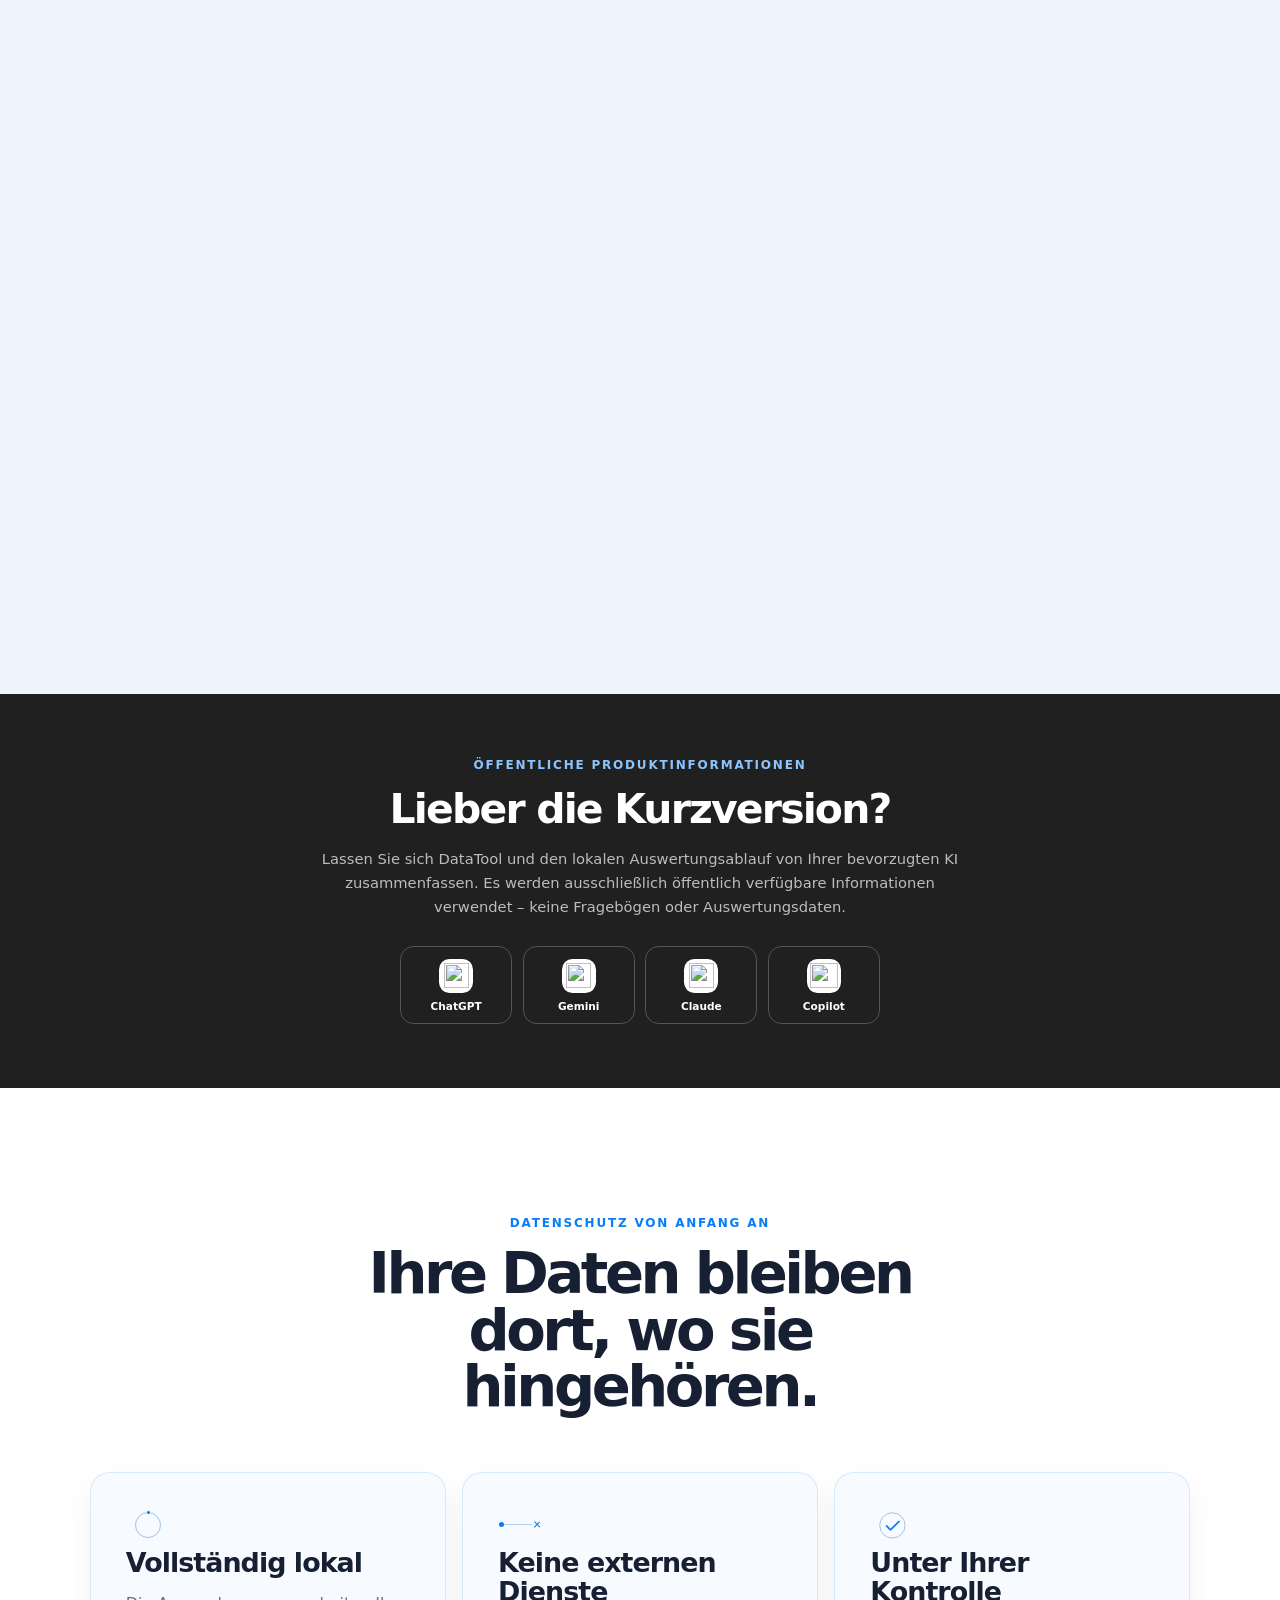
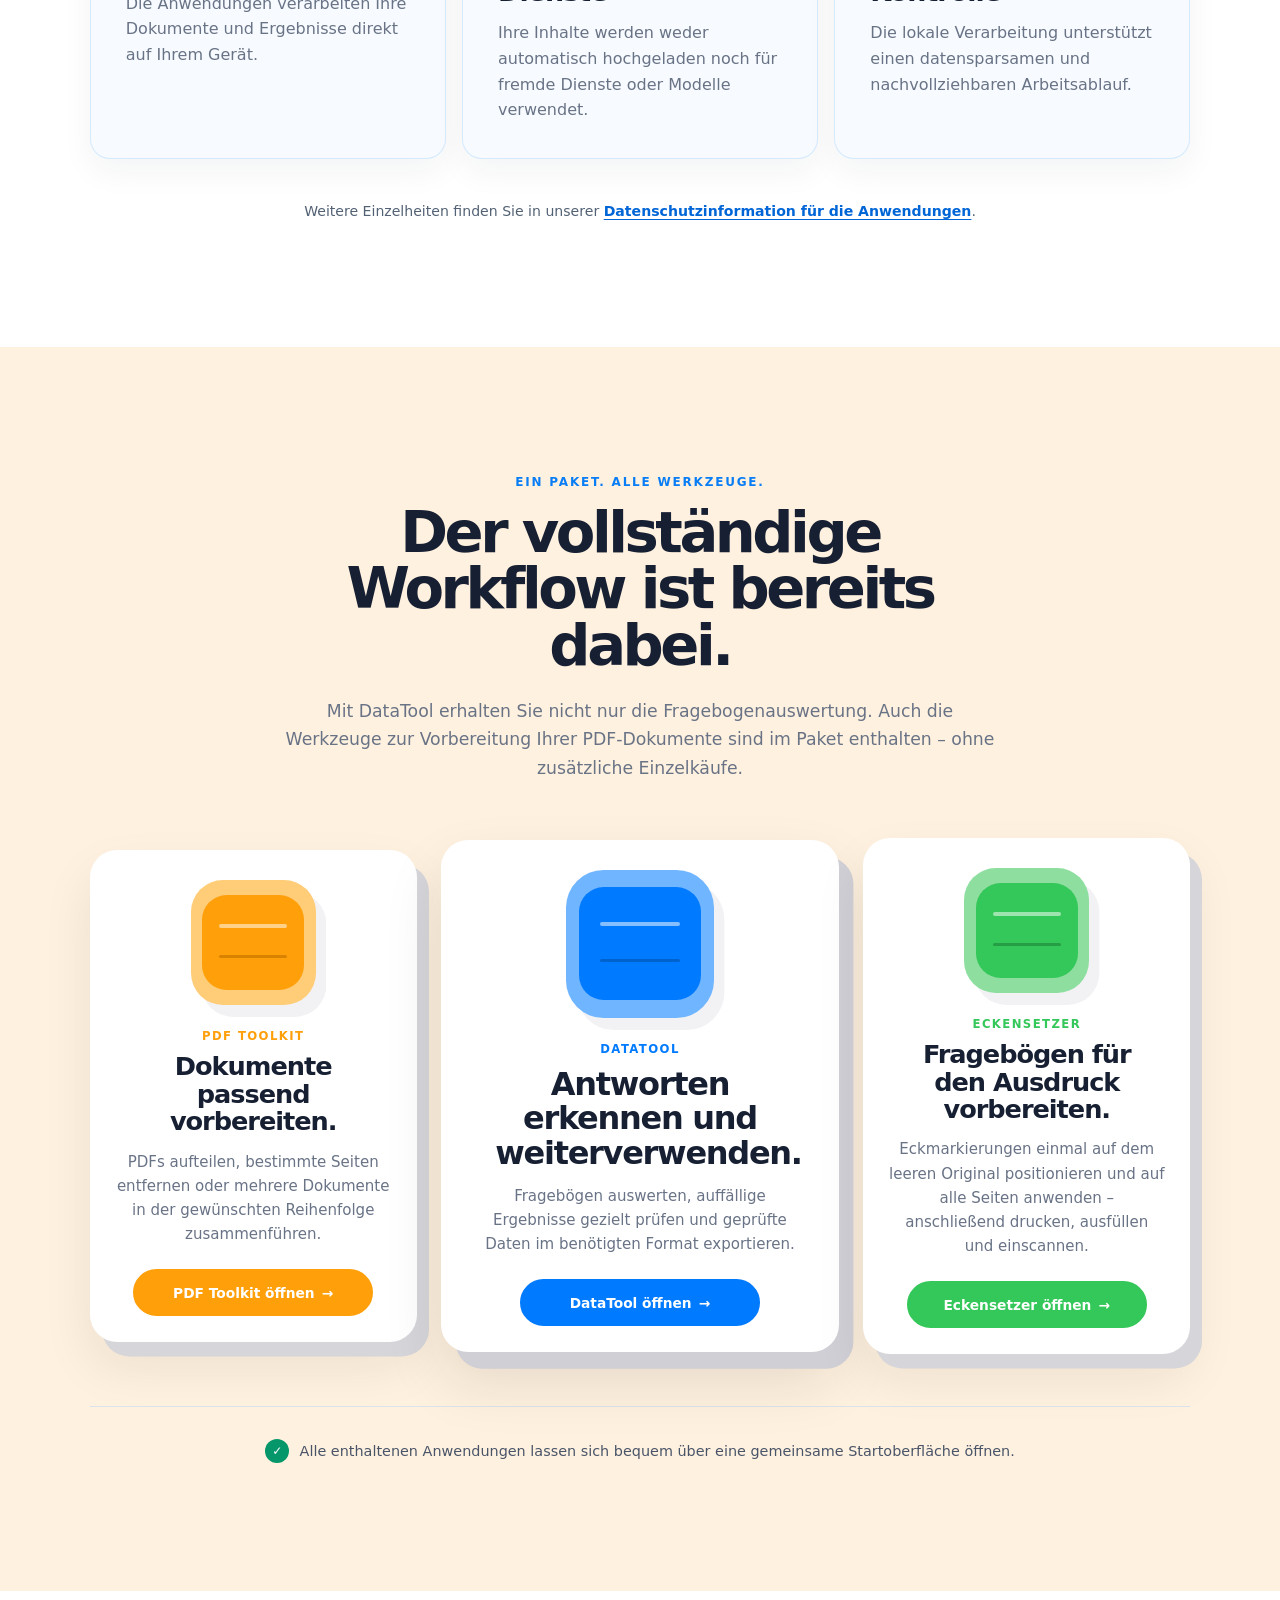
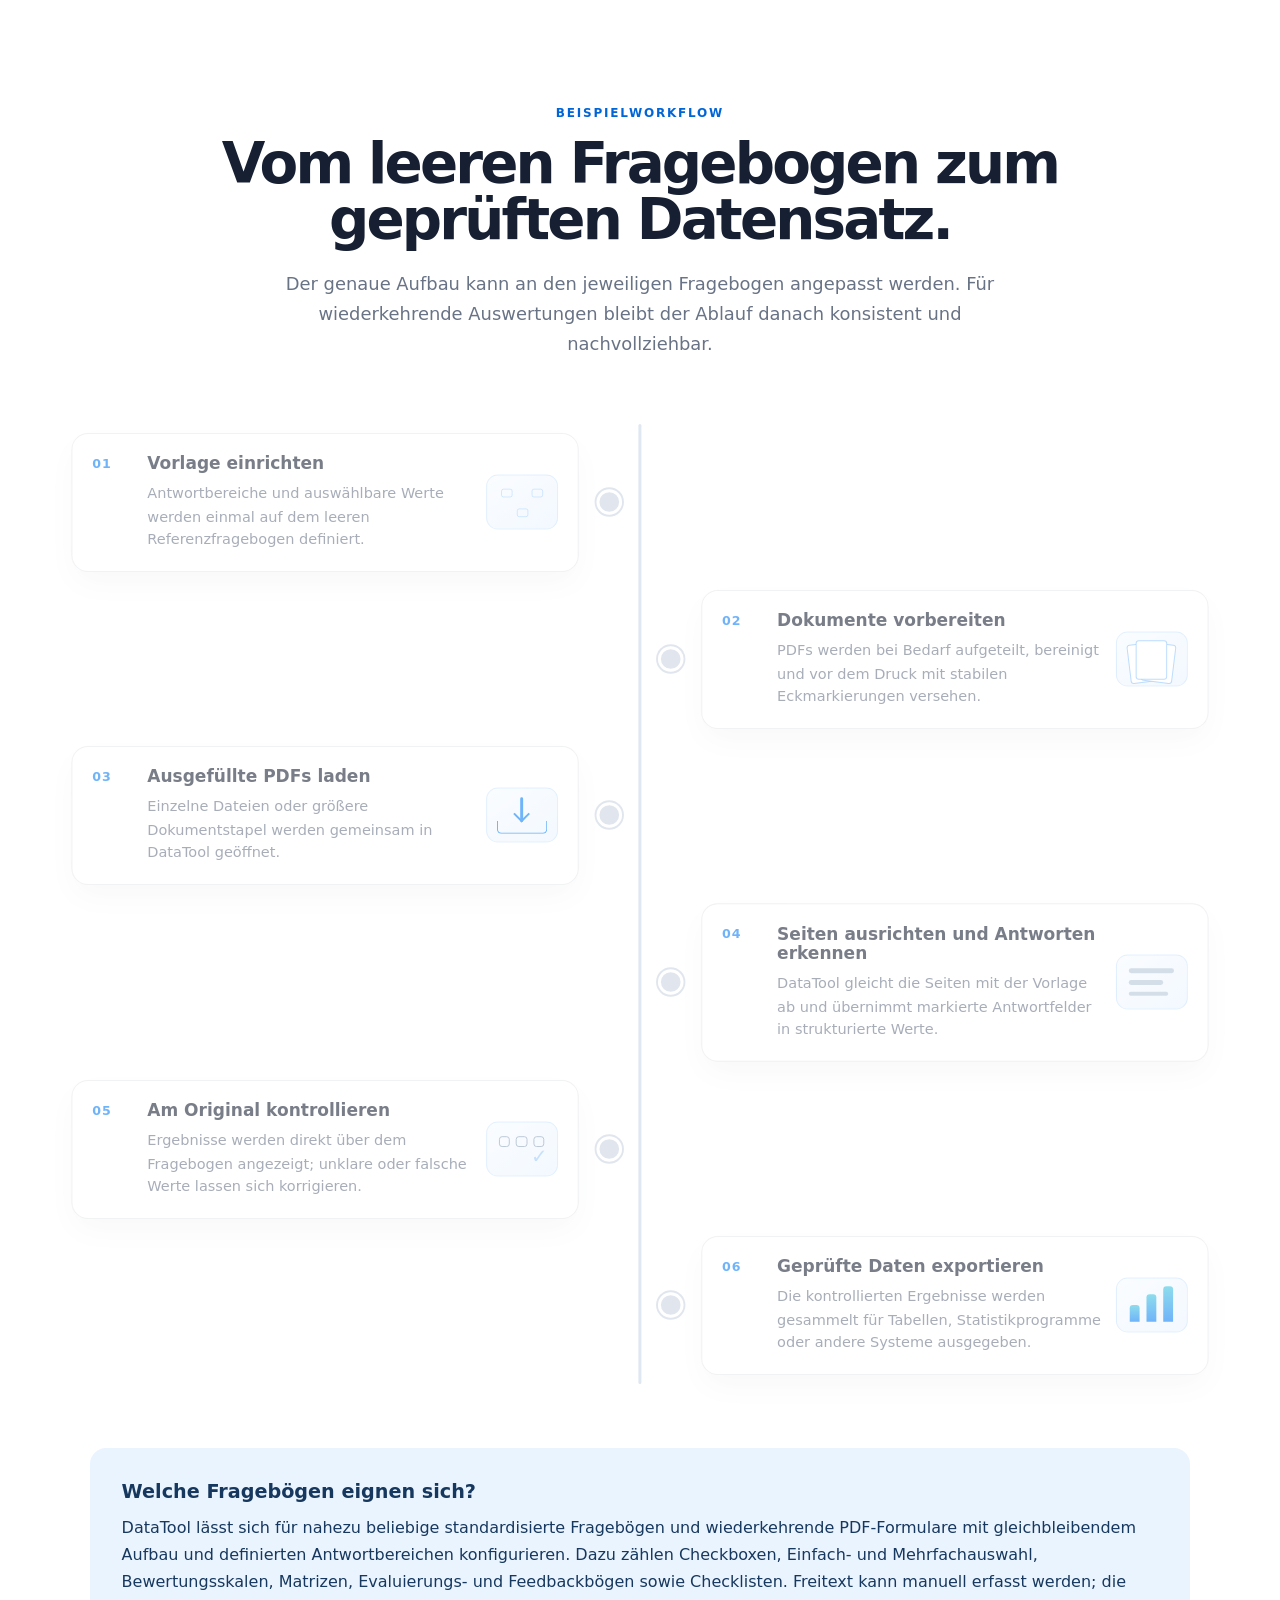
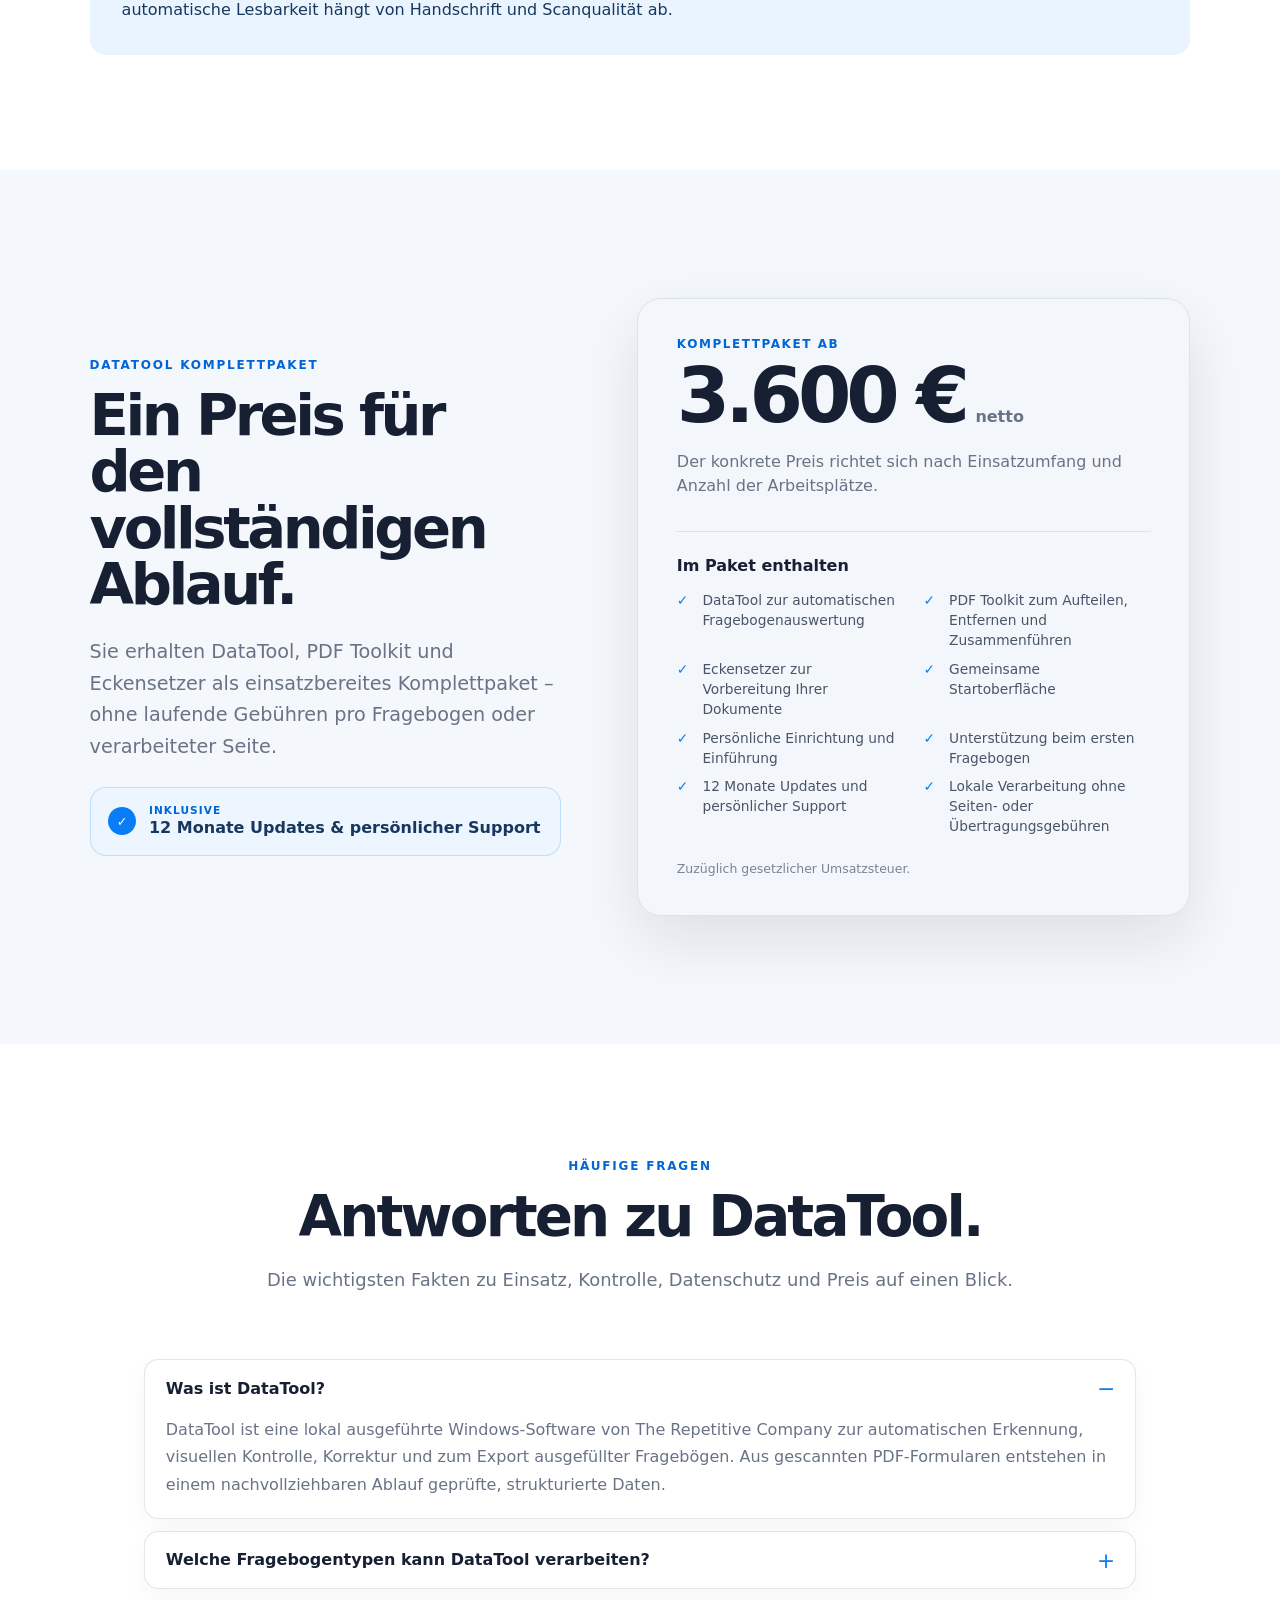
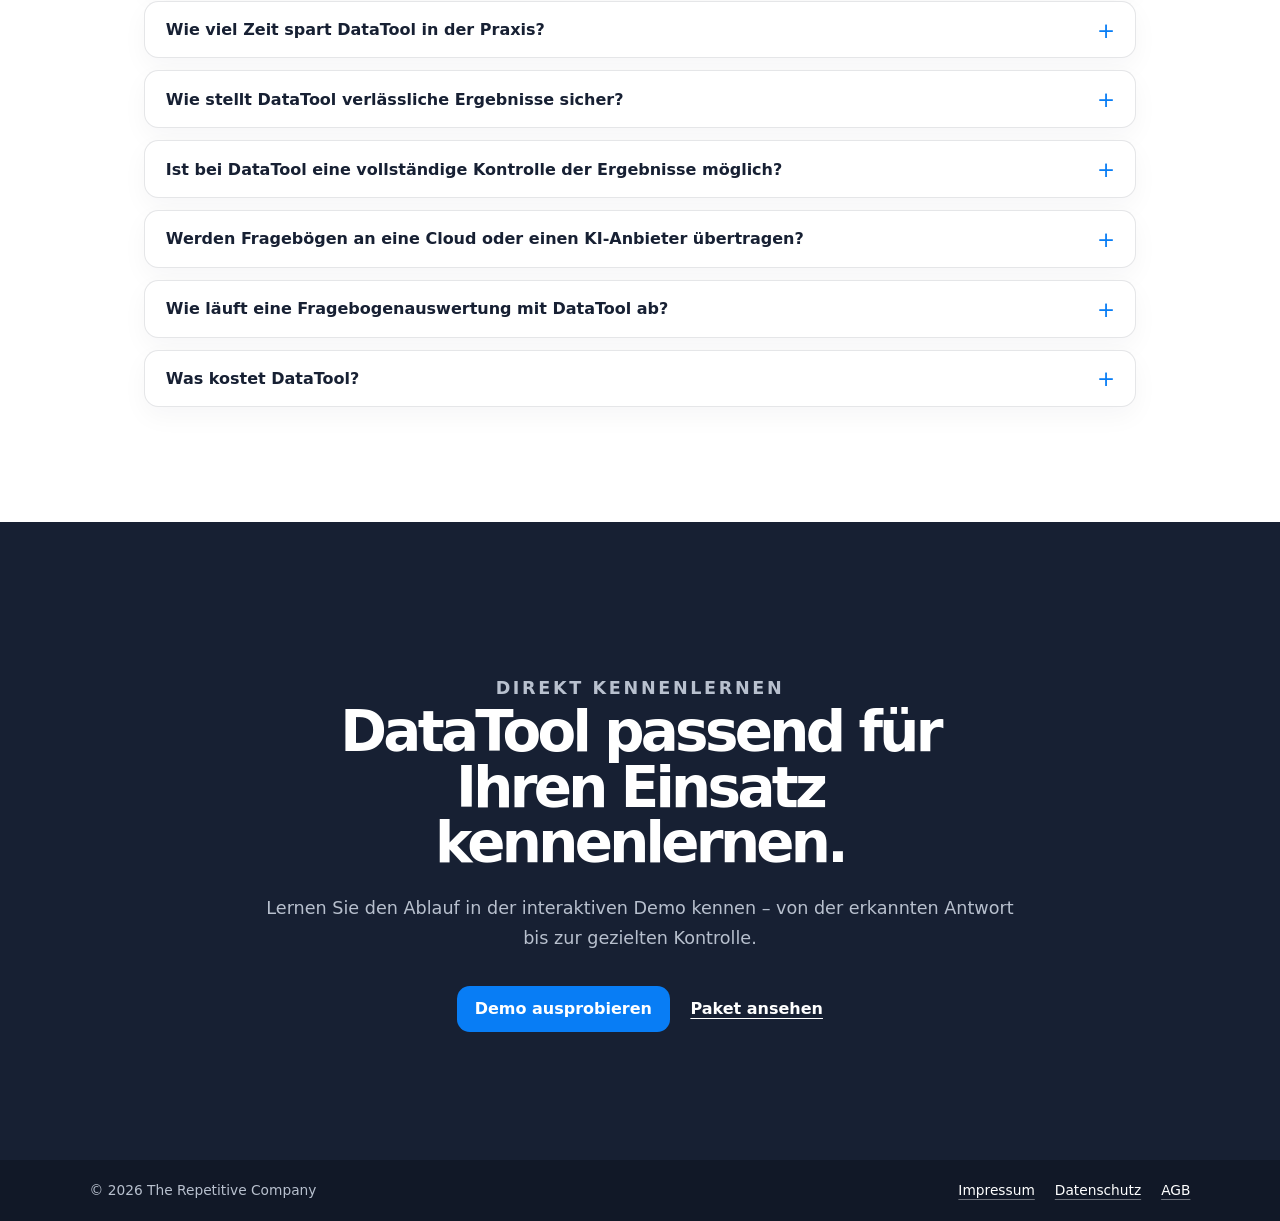
==== commit 4ac7ac5b: "Refine homepage sections and animations" ====
--- a/index.html
+++ b/index.html
@@ -16,7 +16,7 @@
     <title>DataTool – Fragebögen automatisch auswerten</title>
     <link rel="canonical" href="./" />
     <link rel="stylesheet" href="./styles.css" />
-    <link rel="stylesheet" href="./site.css?v=20260807-workflow3" />
+    <link rel="stylesheet" href="./site.css?v=20260808-hero16" />
     <script type="application/ld+json">
       {
         "@context": "https://schema.org",
@@ -327,6 +327,49 @@
         </div>
       </section>
 
+      <section
+        class="privacy-section"
+        id="datenschutz"
+        aria-labelledby="privacy-title"
+      >
+        <div class="privacy-intro">
+          <p class="eyebrow">Datenschutz von Anfang an</p>
+          <h2 class="privacy-marker-heading" id="privacy-title" data-marker-heading>Ihre Daten bleiben dort, wo sie hingehören.</h2>
+        </div>
+
+        <div class="privacy-grid">
+          <article class="privacy-card">
+            <span class="privacy-icon" aria-hidden="true">01</span>
+            <h3>Vollständig lokal</h3>
+            <p>
+              Erkennung, Kontrolle und Export erfolgen auf Ihrem Gerät und
+              innerhalb Ihrer eigenen Arbeitsumgebung.
+            </p>
+          </article>
+          <article class="privacy-card">
+            <span class="privacy-icon" aria-hidden="true">02</span>
+            <h3>Keine Übertragung nach außen</h3>
+            <p>
+              Ihre Fragebögen und Ergebnisse werden weder automatisch
+              hochgeladen noch für fremde Dienste oder Modelle verwendet.
+            </p>
+          </article>
+          <article class="privacy-card">
+            <span class="privacy-icon" aria-hidden="true">03</span>
+            <h3>DSGVO-konform einsetzbar</h3>
+            <p>
+              Die lokale Verarbeitung unterstützt einen datensparsamen,
+              nachvollziehbaren Arbeitsablauf unter Ihrer eigenen Kontrolle.
+            </p>
+          </article>
+        </div>
+
+        <p class="privacy-note">
+          Weitere Einzelheiten finden Sie in unserer
+          <a href="./datenschutz.html">Datenschutzinformation für die Anwendungen</a>.
+        </p>
+      </section>
+
       <section class="suite-section" id="solutions" aria-labelledby="suite-title">
         <div class="suite-intro">
           <p class="eyebrow">Ein Paket. Alle Werkzeuge.</p>
@@ -378,55 +421,6 @@
           <span aria-hidden="true">✓</span>
           Alle enthaltenen Anwendungen lassen sich bequem über eine gemeinsame
           Startoberfläche öffnen.
-        </p>
-      </section>
-
-      <section
-        class="privacy-section"
-        id="datenschutz"
-        aria-labelledby="privacy-title"
-      >
-        <div class="privacy-intro">
-          <p class="eyebrow">Datenschutz von Anfang an</p>
-          <h2 id="privacy-title">Ihre Daten bleiben dort, wo sie hingehören.</h2>
-          <p>
-            DataTool verarbeitet Fragebögen und Ergebnisse direkt auf Ihrem
-            lokalen Rechner. Es werden keine Dokumente, Antworten oder
-            Auswertungsdaten an uns, externe Cloud-Dienste oder KI-Anbieter
-            übertragen.
-          </p>
-        </div>
-
-        <div class="privacy-grid">
-          <article class="privacy-card">
-            <span class="privacy-icon" aria-hidden="true">01</span>
-            <h3>Vollständig lokal</h3>
-            <p>
-              Erkennung, Kontrolle und Export erfolgen auf Ihrem Gerät und
-              innerhalb Ihrer eigenen Arbeitsumgebung.
-            </p>
-          </article>
-          <article class="privacy-card">
-            <span class="privacy-icon" aria-hidden="true">02</span>
-            <h3>Keine Übertragung nach außen</h3>
-            <p>
-              Ihre Fragebögen und Ergebnisse werden weder automatisch
-              hochgeladen noch für fremde Dienste oder Modelle verwendet.
-            </p>
-          </article>
-          <article class="privacy-card">
-            <span class="privacy-icon" aria-hidden="true">03</span>
-            <h3>DSGVO-konform einsetzbar</h3>
-            <p>
-              Die lokale Verarbeitung unterstützt einen datensparsamen,
-              nachvollziehbaren Arbeitsablauf unter Ihrer eigenen Kontrolle.
-            </p>
-          </article>
-        </div>
-
-        <p class="privacy-note">
-          Weitere Einzelheiten finden Sie in unserer
-          <a href="./datenschutz.html">Datenschutzinformation für die Anwendungen</a>.
         </p>
       </section>
 
@@ -605,6 +599,6 @@
       </nav>
     </footer>
 
-    <script src="./site.js?v=20260807-geo1"></script>
+    <script src="./site.js?v=20260808-marker9"></script>
   </body>
 </html>
--- a/site.css
+++ b/site.css
@@ -40,7 +40,39 @@
 }
 
 .intro { padding-block: clamp(6rem, 12vw, 10rem); }
-.intro .eyebrow { color: var(--v3-blue); }
+.intro > * { transform: translateY(-0.75rem); }
+.intro .eyebrow {
+  padding: 0;
+  border: 0;
+  border-radius: 0;
+  color: var(--v3-blue-dark);
+  line-height: 1.1;
+}
+@supports ((background-clip: text) or (-webkit-background-clip: text)) {
+  .intro .eyebrow {
+    background: linear-gradient(
+      105deg,
+      var(--v3-blue-dark) 0%,
+      var(--v3-blue-dark) 42%,
+      #8bc5ff 47%,
+      #fff 50%,
+      #8bc5ff 53%,
+      var(--v3-blue-dark) 58%,
+      var(--v3-blue-dark) 100%
+    );
+    background-position: 150% 0;
+    background-size: 260% 100%;
+    background-clip: text;
+    -webkit-background-clip: text;
+    -webkit-text-fill-color: transparent;
+    animation: hero-text-beam 18s ease-in-out infinite;
+    will-change: background-position;
+  }
+}
+@keyframes hero-text-beam {
+  0%, 8% { background-position: 150% 0; }
+  50%, 100% { background-position: -50% 0; }
+}
 .intro h1 { max-width: 14ch; font-size: clamp(3rem, 6.8vw, 6.5rem); }
 .intro > p:not(.eyebrow) { max-width: 47rem; }
 .hero-actions { margin-top: 2rem; display: flex; align-items: center; justify-content: center; gap: 1.4rem; }
@@ -104,7 +136,12 @@
   line-height: 1.65;
 }
 
-.scroll-story { height: 430vh; }
+.scroll-story {
+  height: 430vh;
+  background:
+    radial-gradient(circle at 72% 32%, rgb(8 125 245 / 15%), transparent 38%),
+    #eef5fc;
+}
 .stage {
   top: 5.25rem;
   min-height: calc(100vh - 5.25rem);
@@ -128,6 +165,25 @@
 .timeline li span { color: var(--v3-blue); }
 
 .suite-intro .eyebrow, .privacy-intro .eyebrow { color: var(--v3-blue); }
+.suite-section { background: #fff1df; }
+.suite-grid {
+  width: min(100%, 70rem);
+  grid-template-columns: minmax(0, 0.92fr) minmax(0, 1.12fr) minmax(0, 0.92fr);
+  gap: clamp(0.9rem, 2vw, 1.5rem);
+}
+.suite-card {
+  min-height: 27rem;
+  padding: clamp(1.3rem, 2vw, 1.8rem);
+  border-radius: 1.7rem;
+}
+.suite-card--featured {
+  min-height: 30rem;
+  padding-inline: clamp(1.55rem, 2.5vw, 2.2rem);
+}
+.suite-app-icon { width: clamp(6.6rem, 10vw, 7.8rem); }
+.suite-card--featured .suite-app-icon { width: clamp(8rem, 12vw, 9.3rem); }
+.suite-label { margin-top: 1.3rem; }
+.suite-card > p:not(.suite-label) { margin-block: 0.85rem 1.45rem; }
 .suite-intro h2 { font-size: clamp(2.35rem, 4.5vw, 4.35rem); }
 .suite-intro > p:last-child { font-size: clamp(1rem, 1.35vw, 1.12rem); }
 .suite-card h3 { font-size: clamp(1.3rem, 2vw, 1.85rem); }
@@ -162,10 +218,45 @@
 .ai-mark img { width: 100%; height: 100%; display: block; object-fit: contain; }
 .ai-mark--wide { padding-inline: 0.18rem; }
 
-.privacy-section { background: #eaf2fb; }
+.privacy-section { background: #fff; }
 .privacy-intro h2 { font-size: clamp(2.35rem, 4.5vw, 4.35rem); }
-.privacy-card { border-color: rgb(8 125 245 / 14%); background: rgb(255 255 255 / 88%); box-shadow: 0 0.8rem 2rem rgb(23 32 51 / 5%); }
+.privacy-card { border-color: rgb(8 125 245 / 14%); background: #f7fbff; box-shadow: 0 0.8rem 2rem rgb(23 32 51 / 5%); }
 .privacy-card h3 { margin-top: 0.35rem; }
+.privacy-marker-heading {
+  position: relative;
+  isolation: isolate;
+}
+.privacy-marker-measure-word { display: inline-block; }
+.privacy-marker-line {
+  --marker-progress: 0;
+  --marker-tilt: -0.45deg;
+  position: relative;
+  display: table;
+  isolation: isolate;
+  margin-inline: auto;
+}
+.privacy-marker-line:nth-child(even) { --marker-tilt: 0.4deg; }
+.privacy-marker-line::before {
+  position: absolute;
+  right: -0.24em;
+  left: -0.2em;
+  z-index: -1;
+  content: "";
+  transform: translateY(-50%) rotate(var(--marker-tilt)) scaleX(var(--marker-progress));
+  transform-origin: left center;
+  transition: transform 65ms linear;
+  will-change: transform;
+}
+.privacy-marker-line::before {
+  top: 62%;
+  height: 0.44em;
+  border-radius: 0.16em 0.1em 0.18em 0.08em;
+  background: rgb(8 125 245 / 20%);
+  clip-path: polygon(
+    0 13%, 7% 5%, 18% 10%, 31% 2%, 47% 8%, 61% 3%, 76% 10%, 90% 4%, 100% 14%,
+    98% 88%, 87% 96%, 73% 91%, 58% 98%, 42% 92%, 27% 97%, 12% 90%, 1% 96%
+  );
+}
 .privacy-motion {
   position: relative;
   width: 2.8rem;
@@ -590,6 +681,7 @@
   section[id] { scroll-margin-top: 5.2rem; }
   .site-header { min-height: 4.75rem; }
   .intro { padding-top: 7rem; }
+  .intro > * { transform: translateY(-0.4rem); }
   .intro h1 { font-size: clamp(2.8rem, 12.5vw, 4.6rem); }
   .trust-bar { align-items: flex-start; flex-direction: column; gap: 0.65rem; }
   .workflow-intro { padding-block: 4.5rem; }
@@ -606,6 +698,15 @@
   .visual-shell { width: calc(100vw - 3.5rem); max-width: 68vh; justify-self: center; }
   .ai-provider-list { grid-template-columns: repeat(4, 1fr); }
   .ai-provider-list a { min-width: 0; }
+  .suite-grid {
+    width: min(100%, 32rem);
+    grid-template-columns: minmax(0, 1fr);
+    gap: 1.3rem;
+  }
+  .suite-card { min-height: 25.5rem; padding: 1.4rem; }
+  .suite-card--featured { min-height: 28.5rem; padding-inline: 1.6rem; }
+  .suite-app-icon { width: 6.6rem; }
+  .suite-card--featured .suite-app-icon { width: 8rem; }
   .pricing-section { grid-template-columns: 1fr; }
   .workflow-summary-list { padding-left: 3rem; }
   .workflow-summary-list::before,
@@ -632,7 +733,13 @@
 }
 
 @media (prefers-reduced-motion: reduce) {
+  .intro .eyebrow {
+    background: none;
+    -webkit-text-fill-color: currentColor;
+    animation: none;
+  }
   .scroll-reveal span { transition: none; }
+  .privacy-marker-line { --marker-progress: 1; }
   .privacy-motion *, .privacy-motion *::before, .privacy-motion *::after { animation: none !important; }
   .workflow-summary-list li { transition: none; }
   .workflow-mini *, .workflow-mini::after { animation: none !important; }
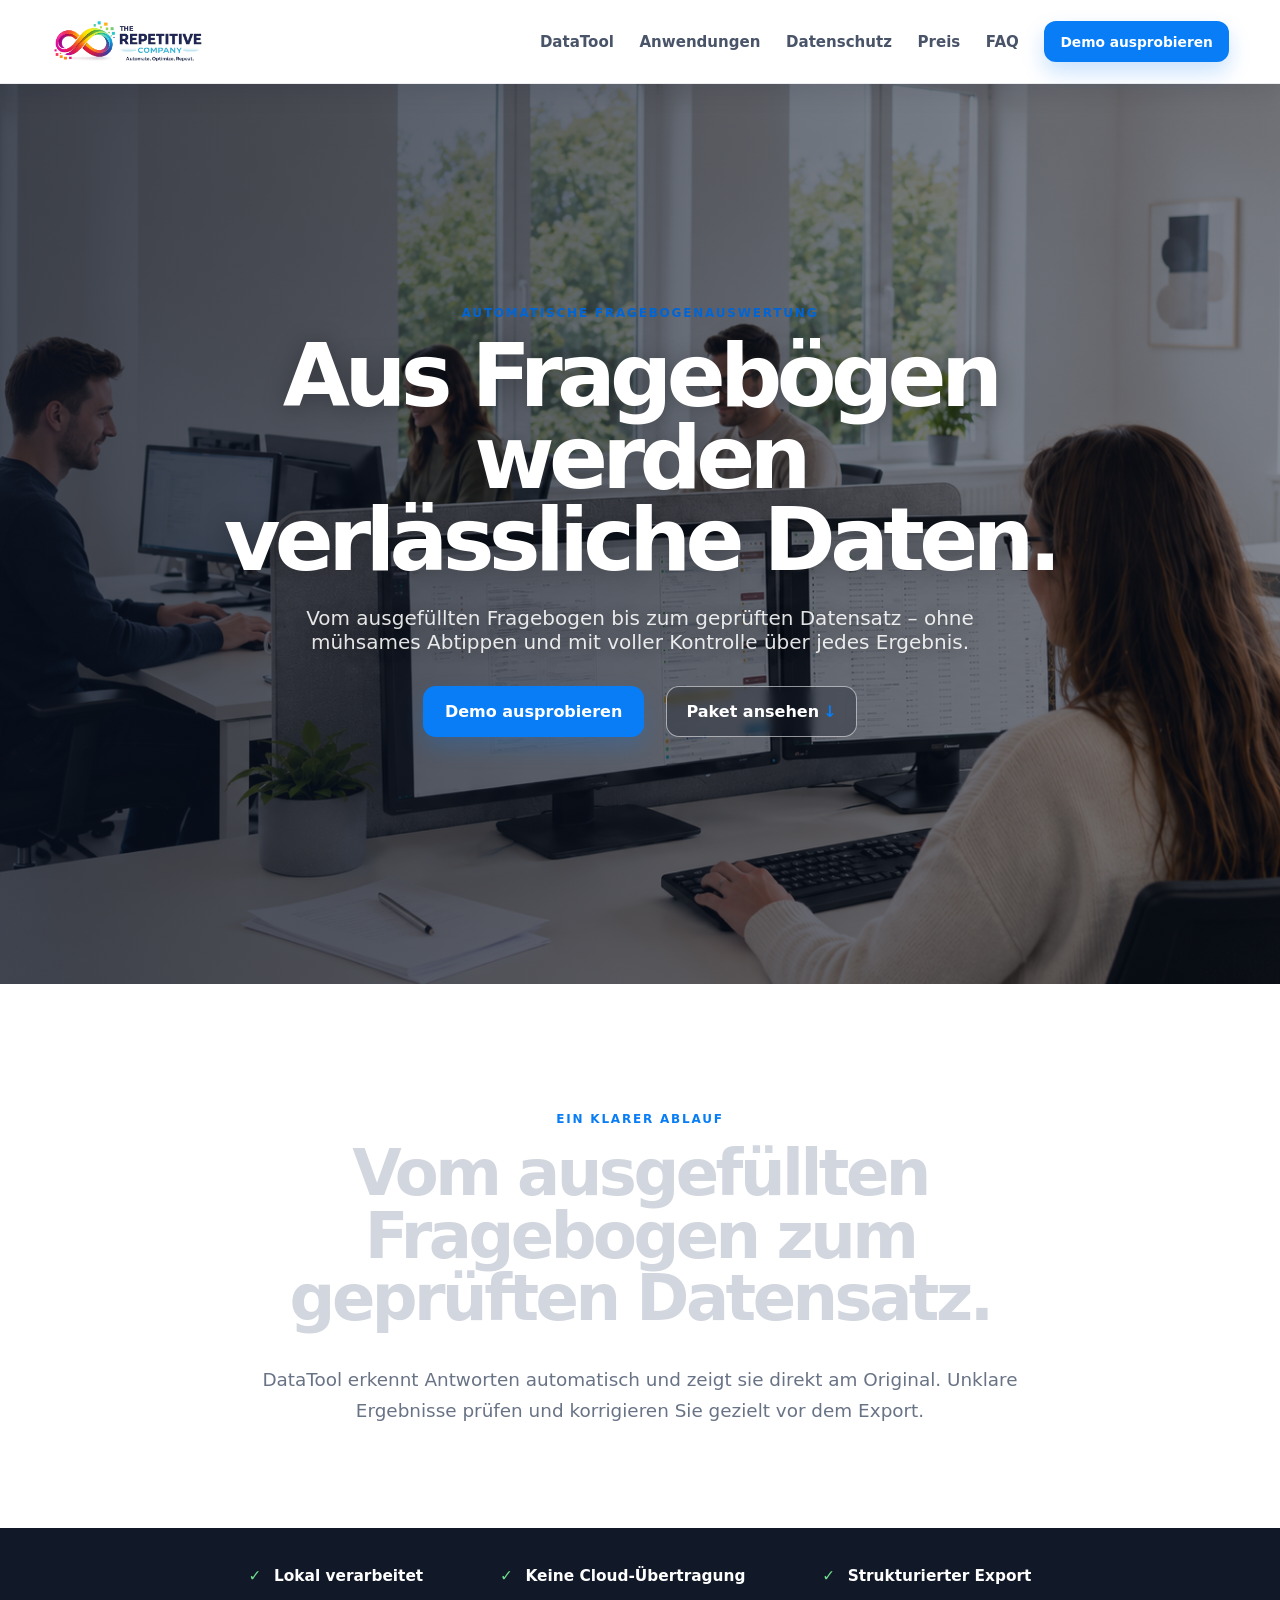
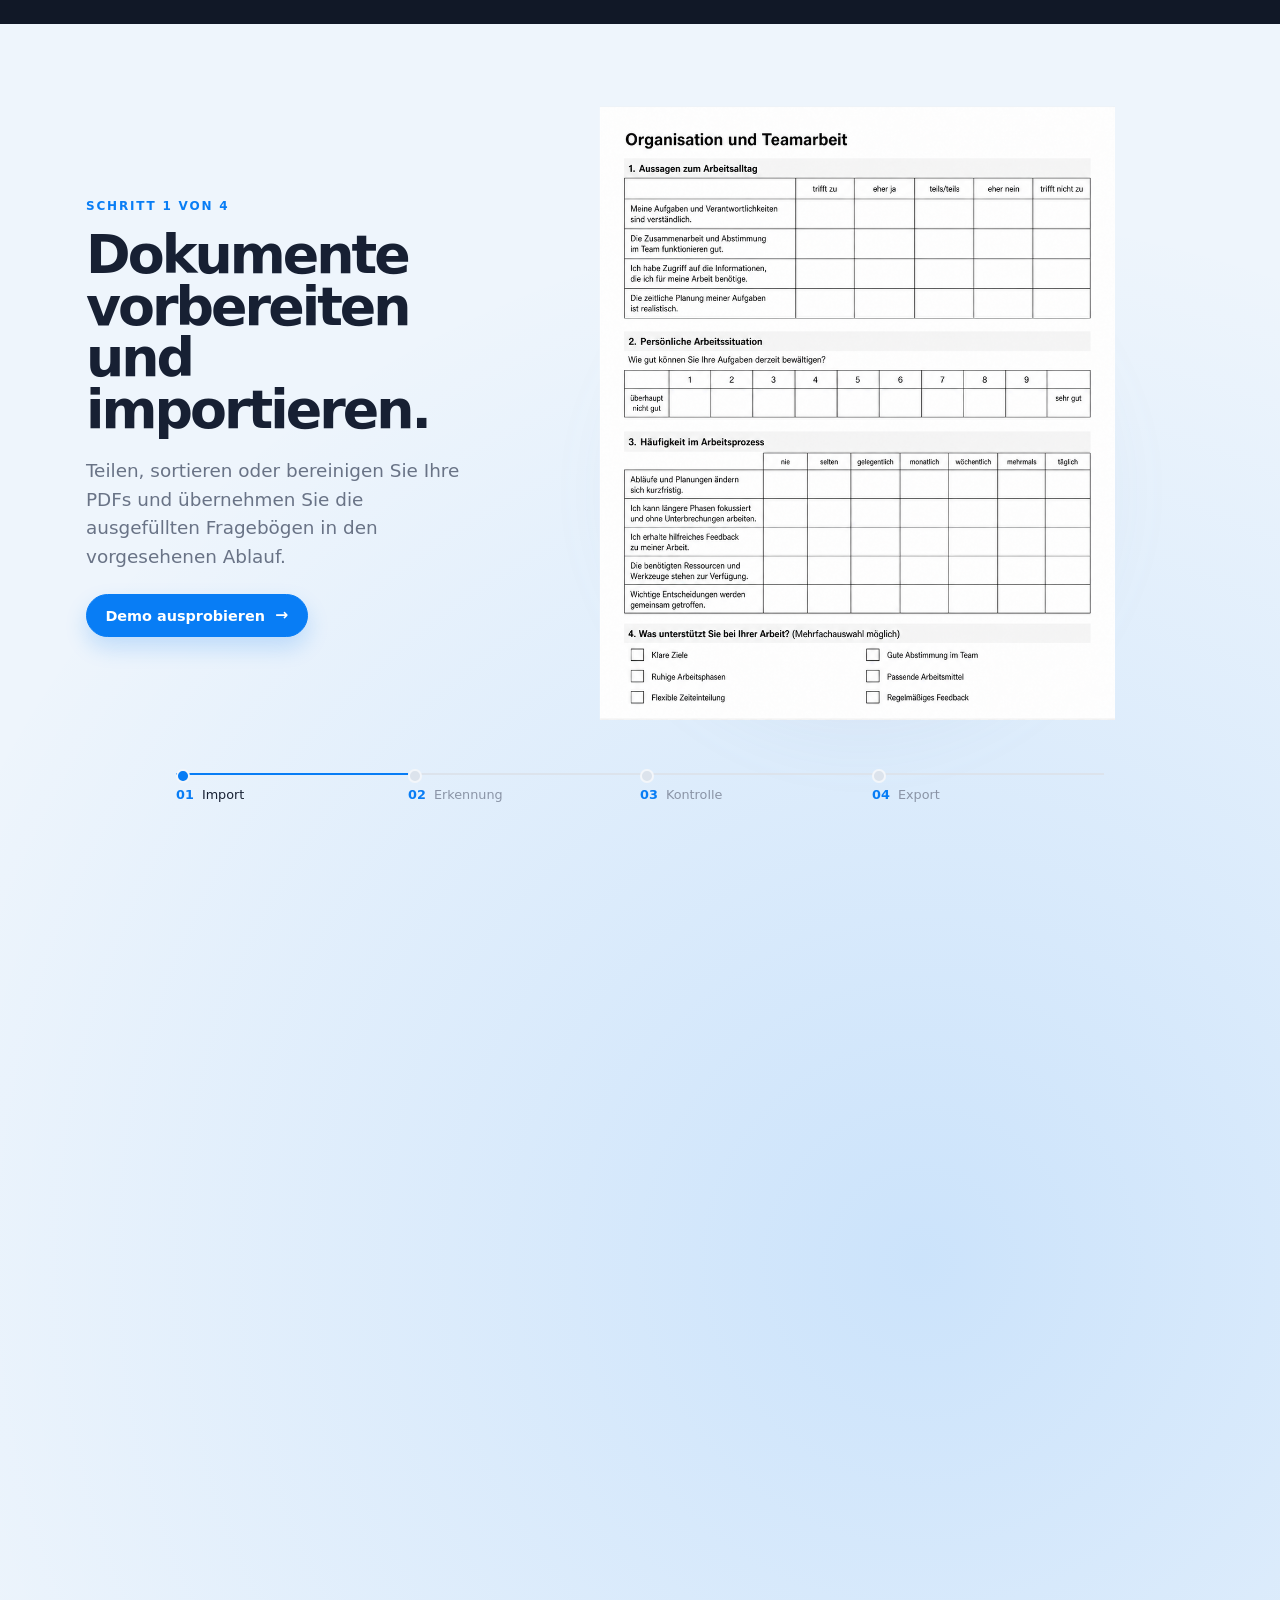
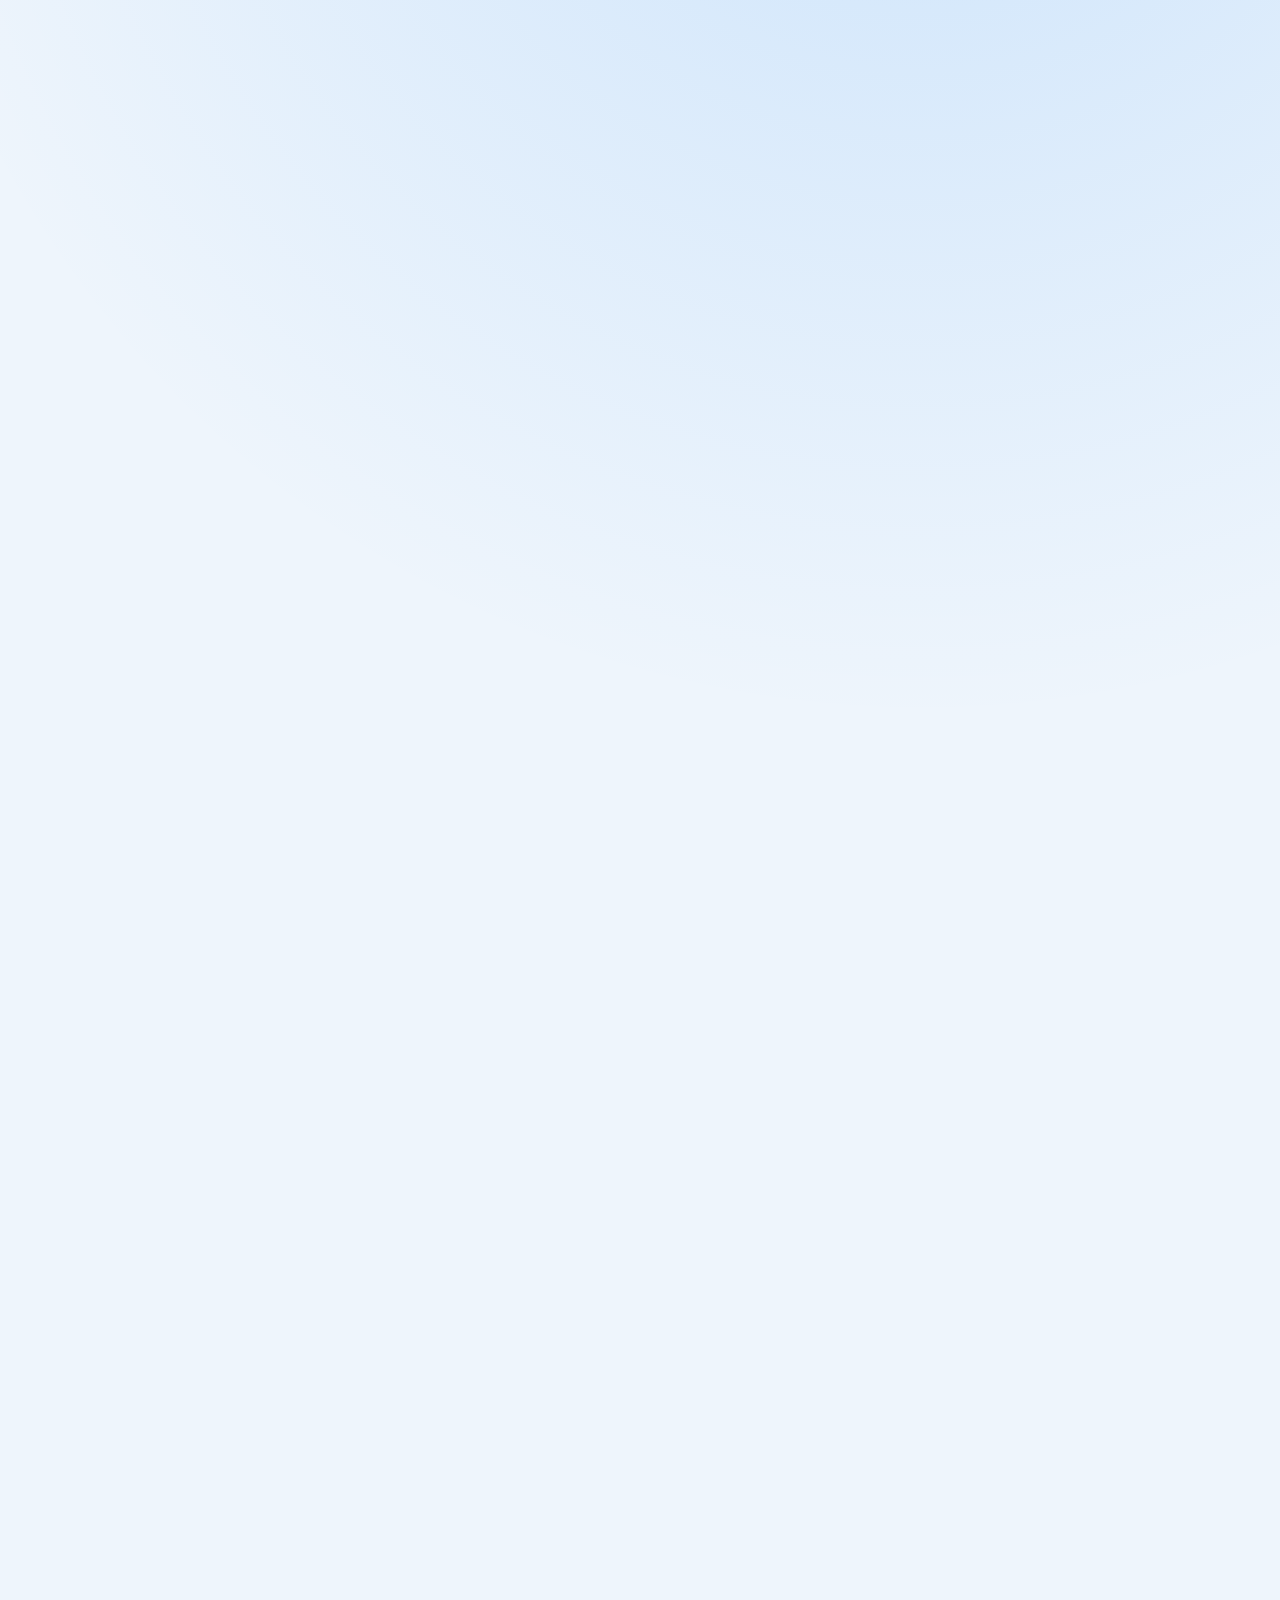
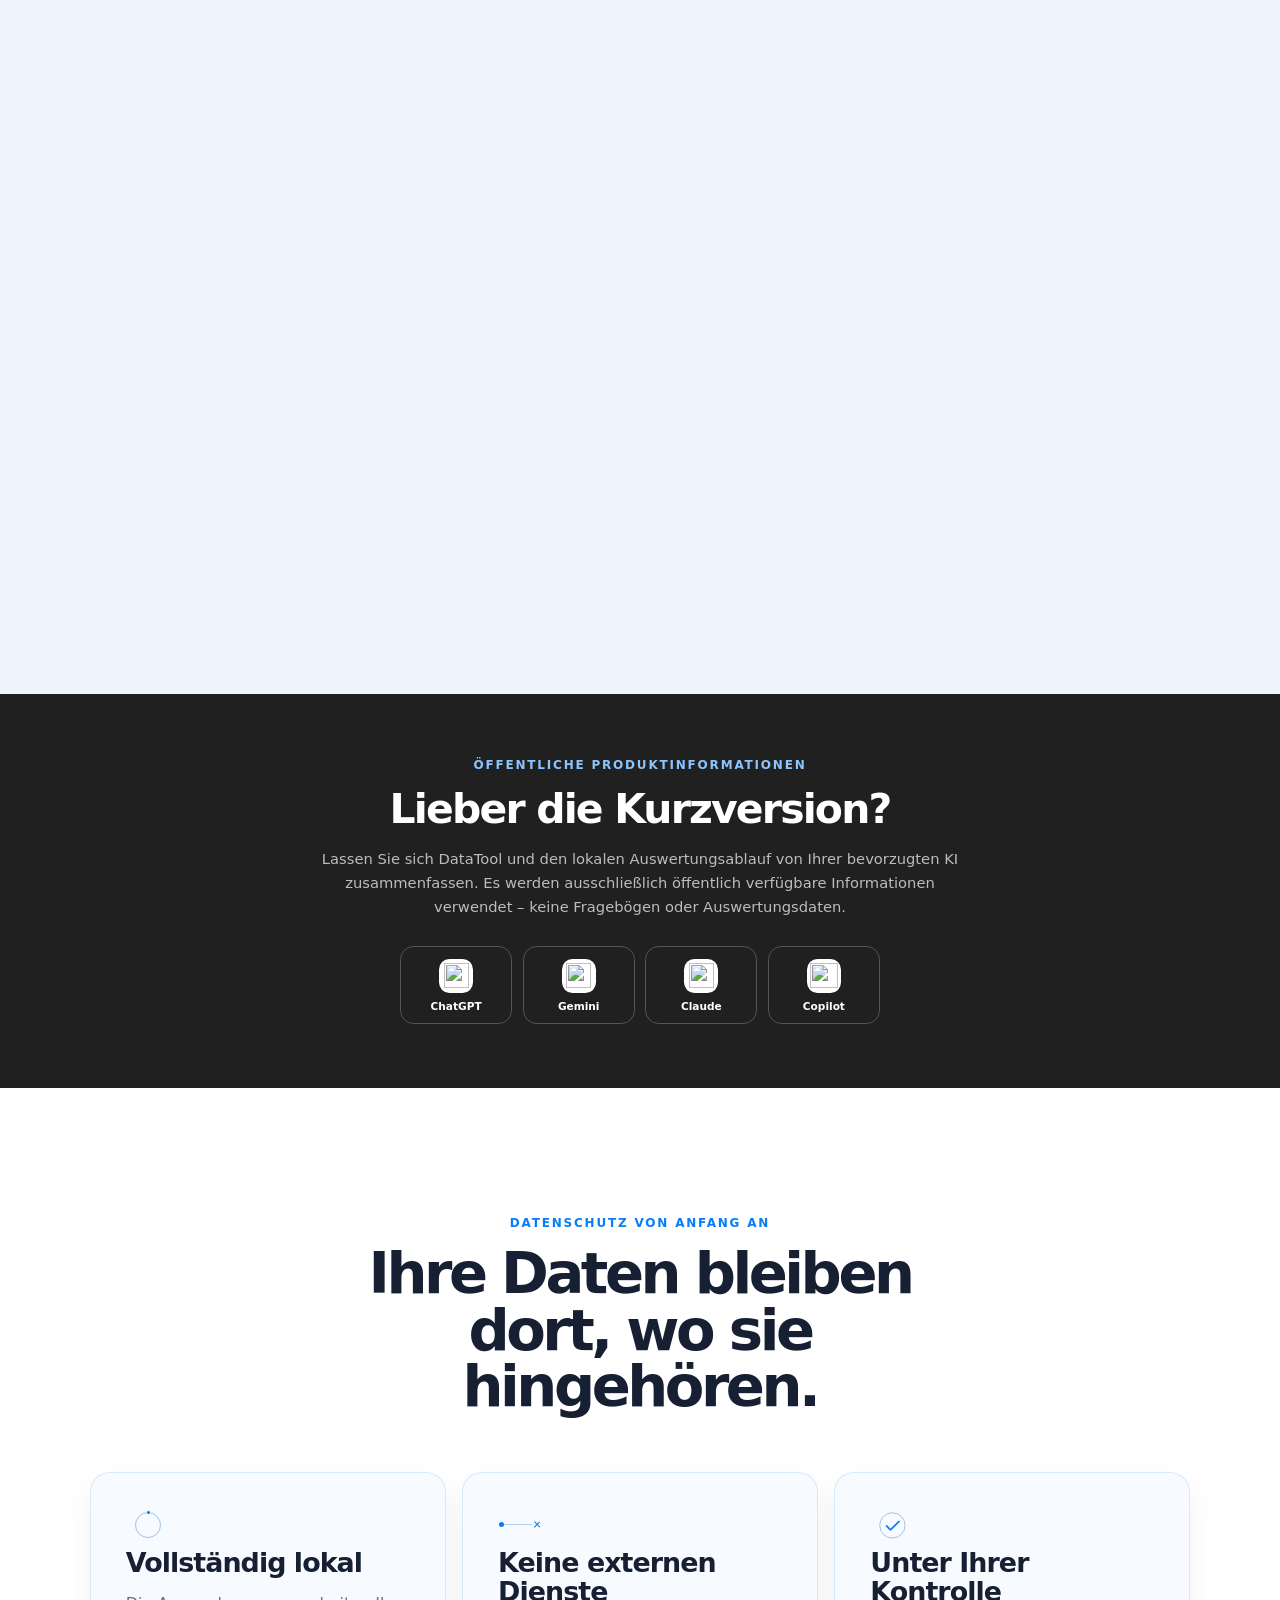
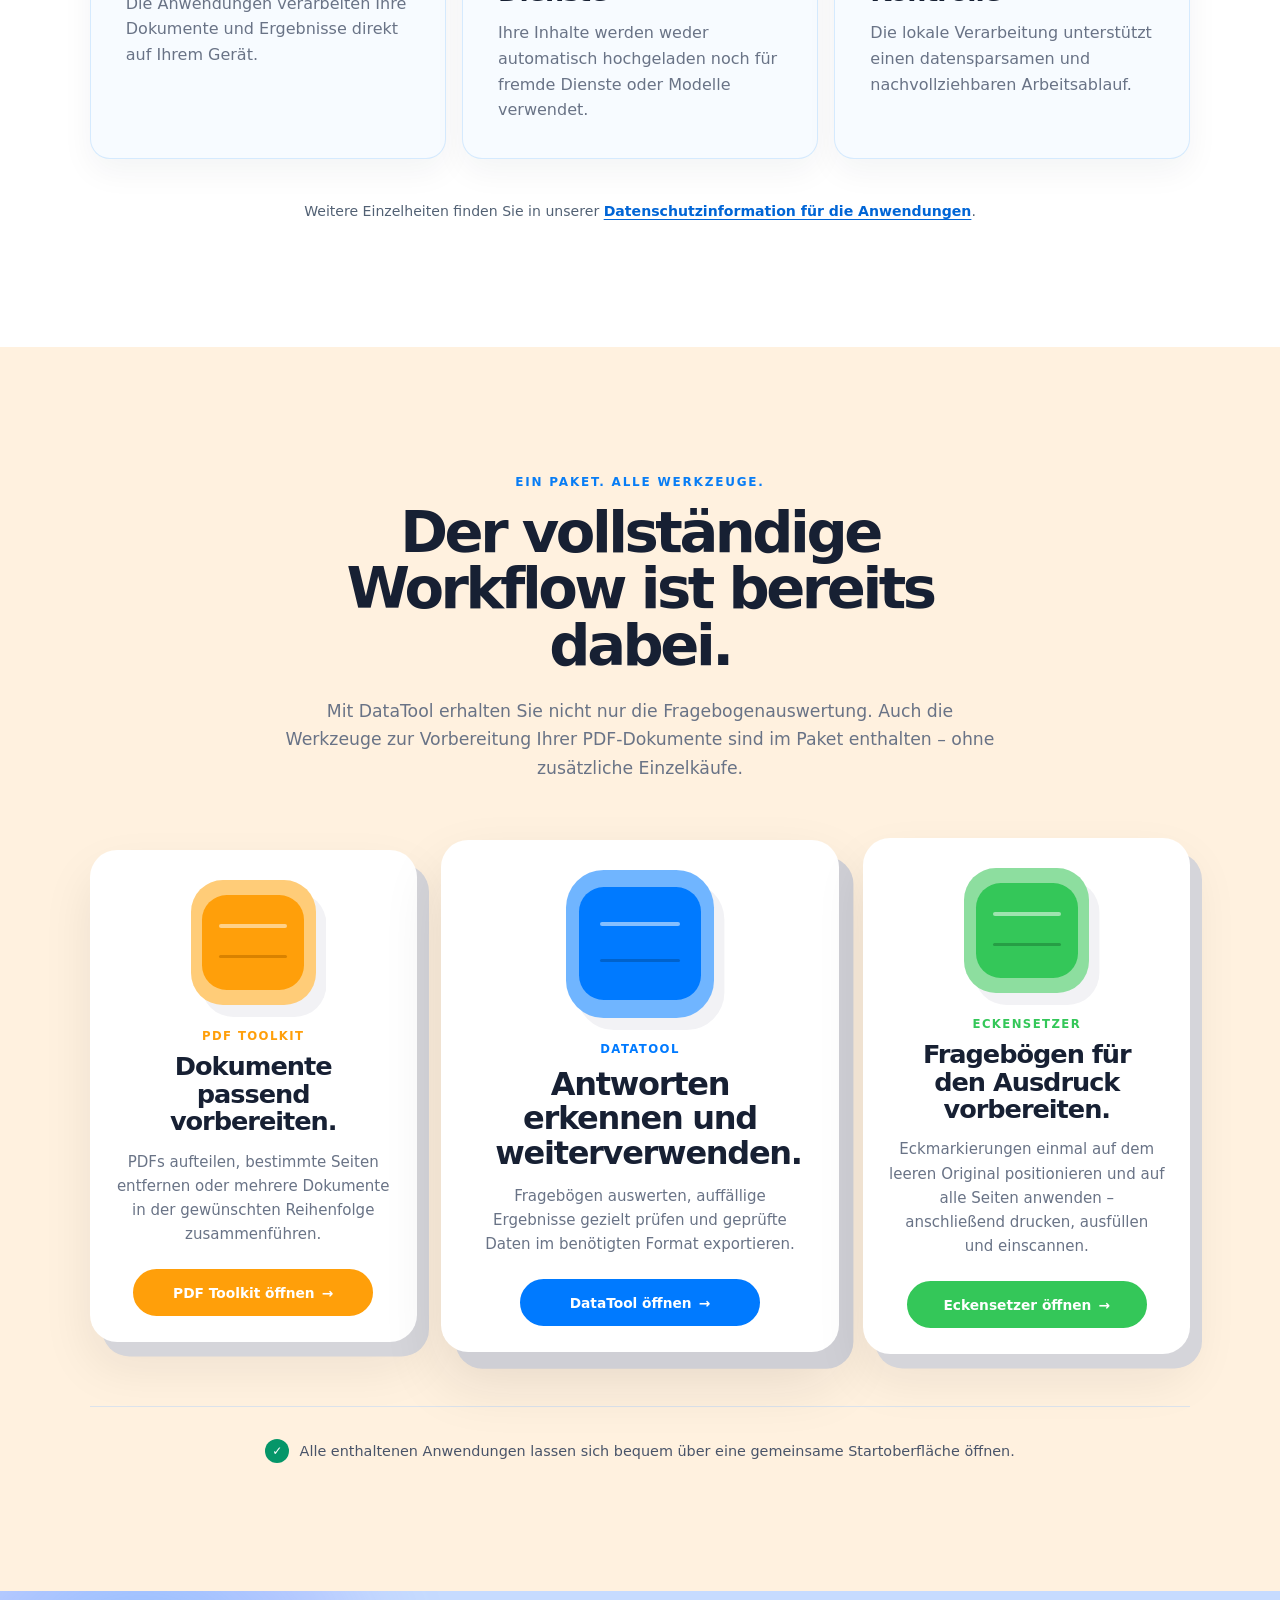
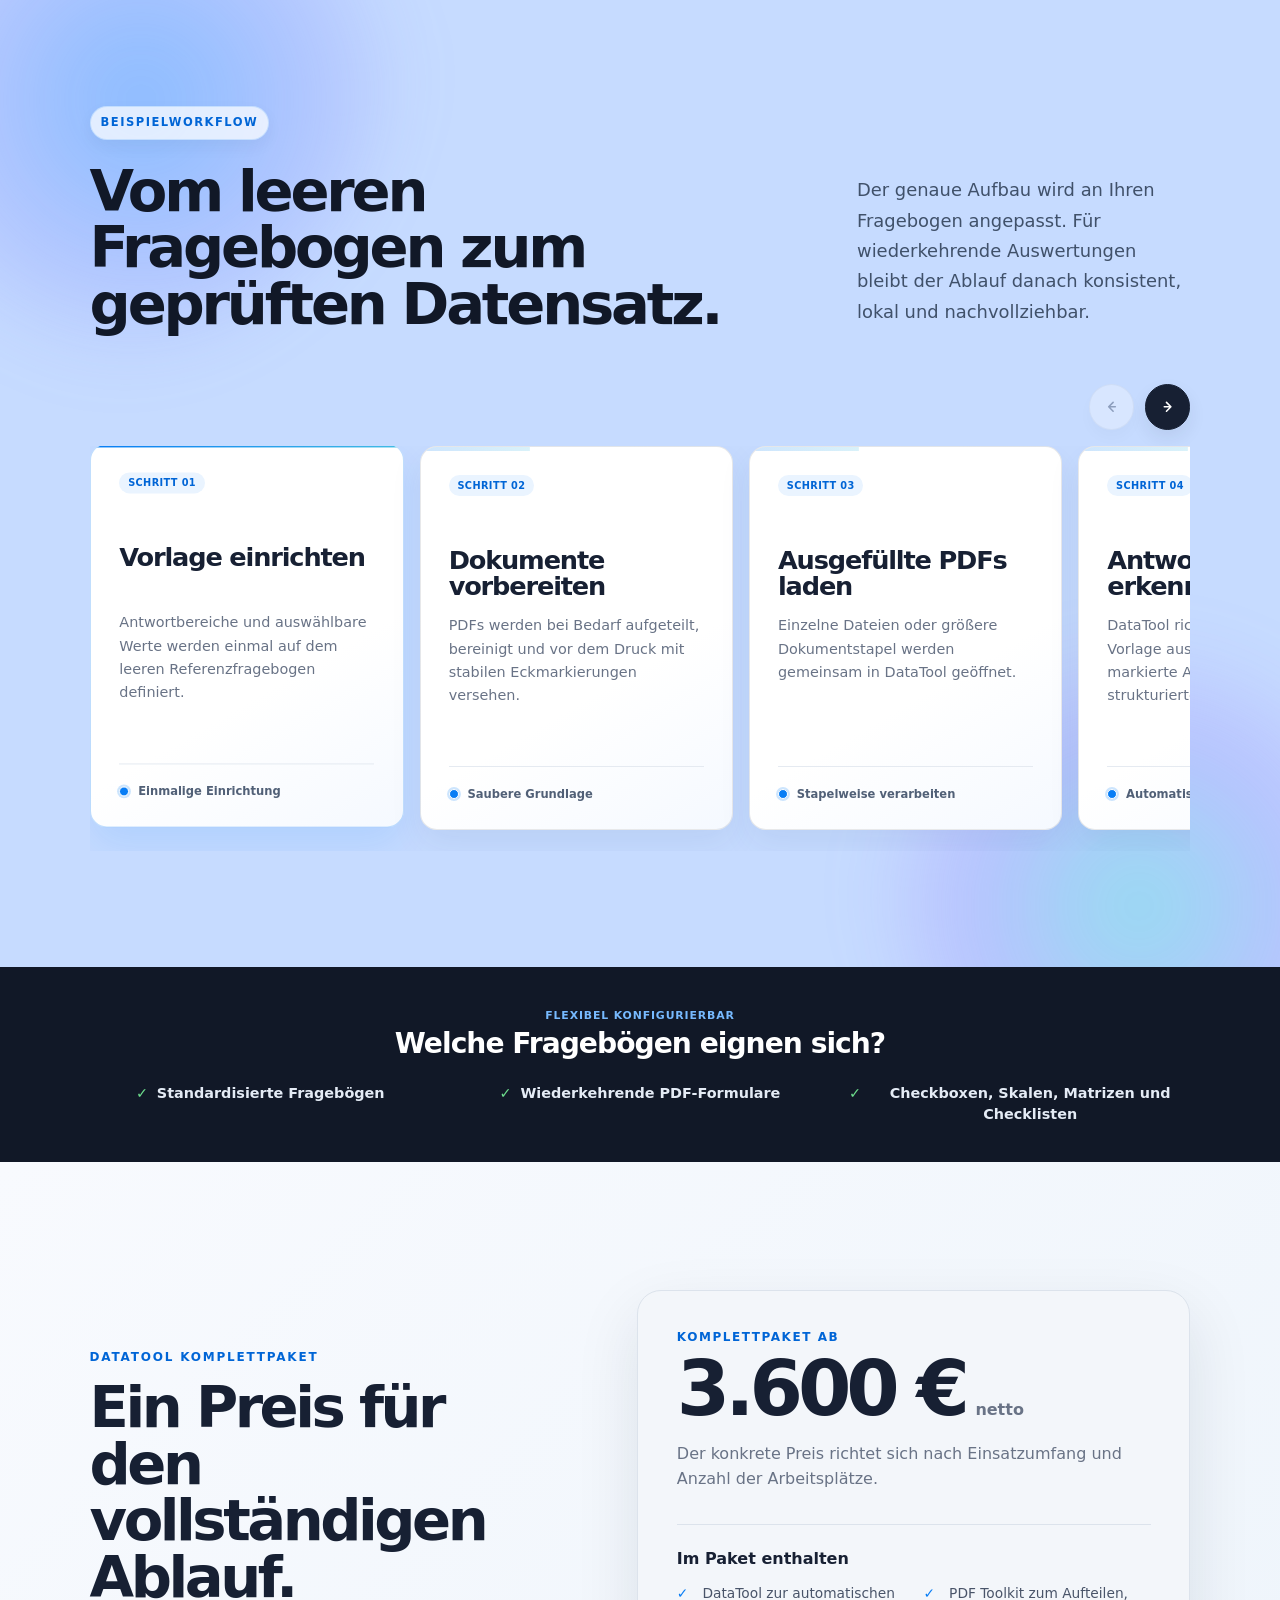
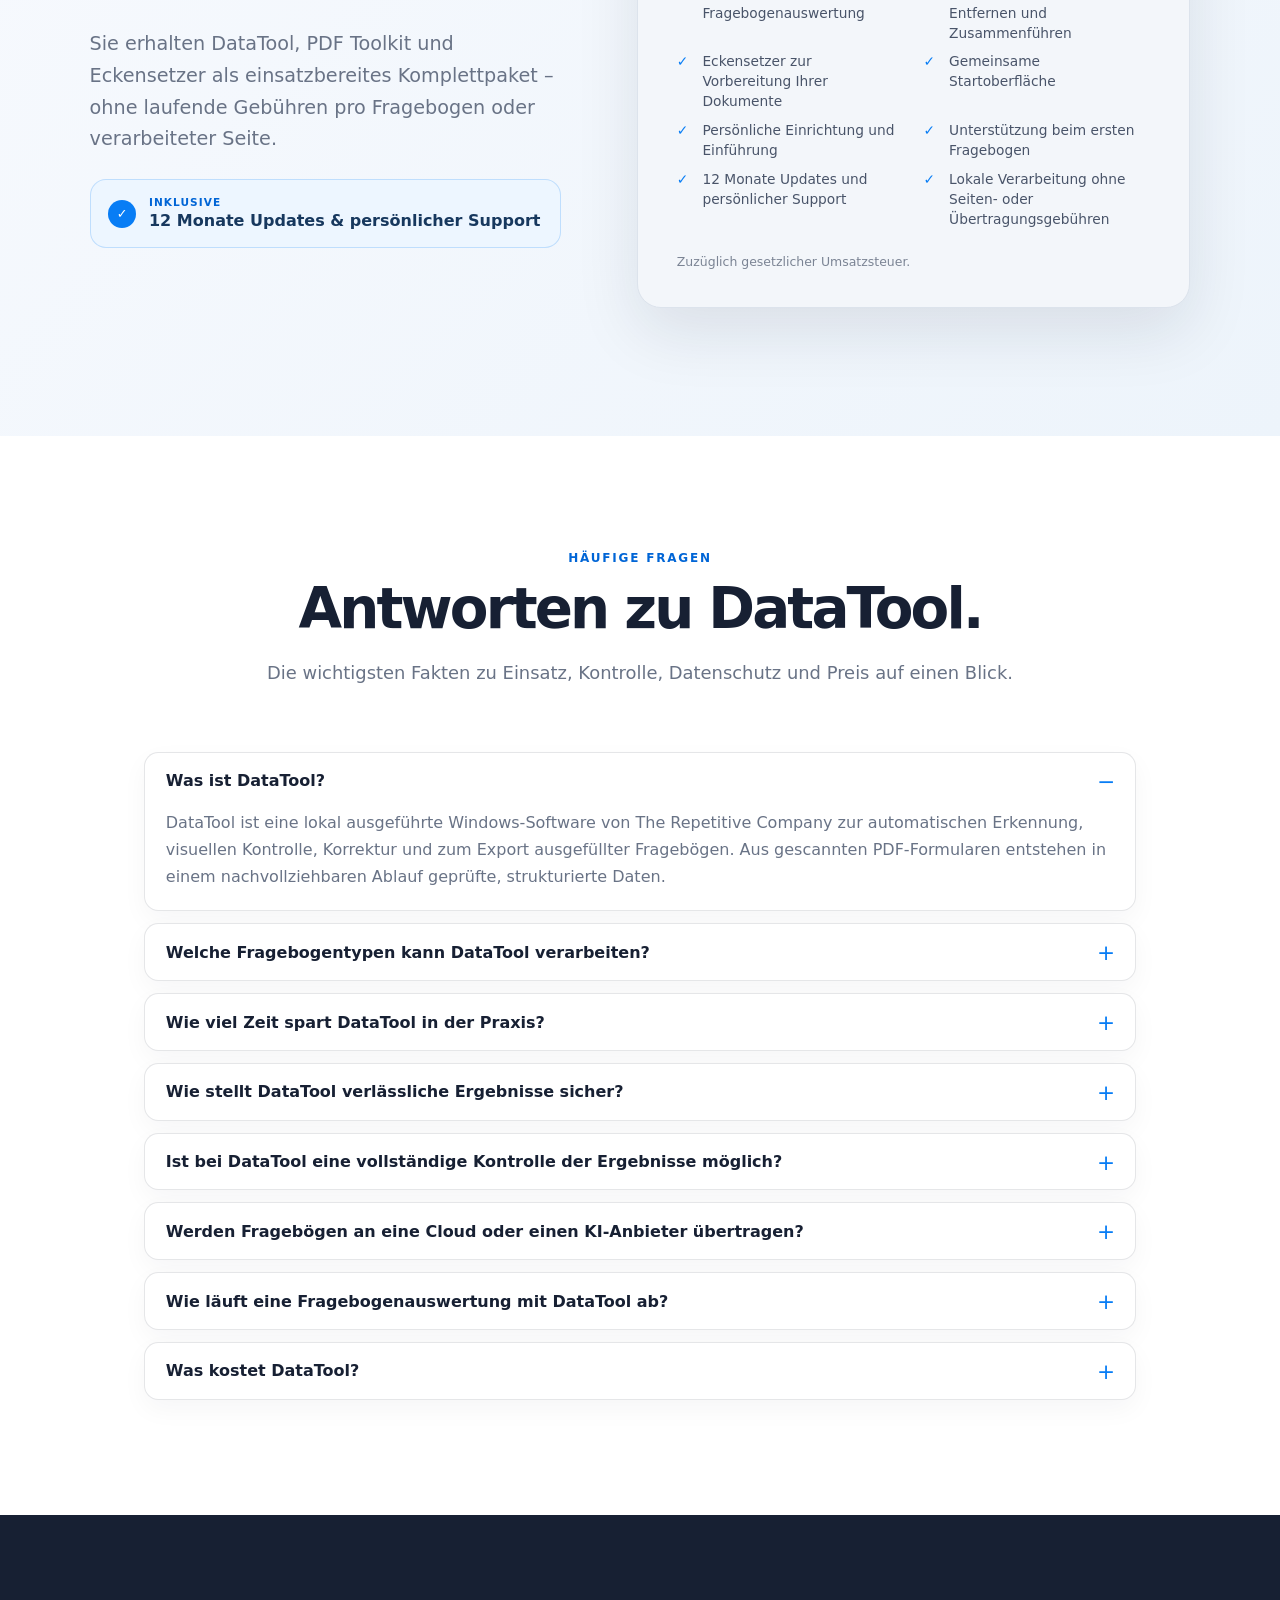
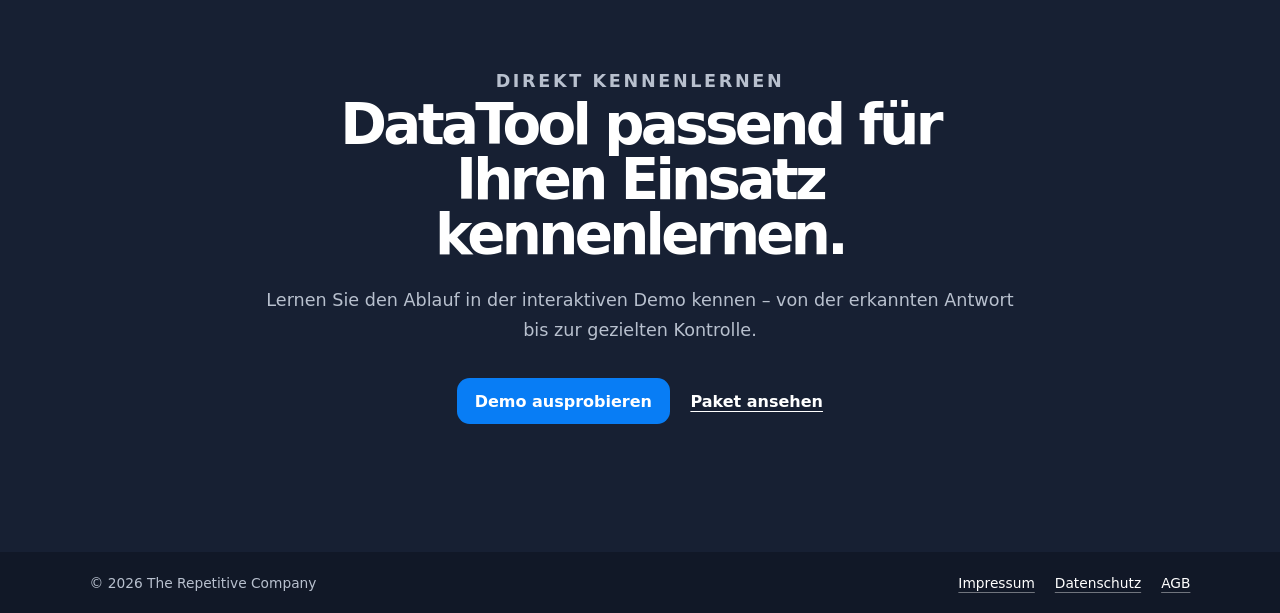
==== commit 8807e486: "Redesign homepage workflow carousel" ====
--- a/index.html
+++ b/index.html
@@ -16,7 +16,7 @@
     <title>DataTool – Fragebögen automatisch auswerten</title>
     <link rel="canonical" href="./" />
     <link rel="stylesheet" href="./styles.css" />
-    <link rel="stylesheet" href="./site.css?v=20260808-hero16" />
+    <link rel="stylesheet" href="./site.css?v=20260808-workflow11" />
     <script type="application/ld+json">
       {
         "@context": "https://schema.org",
@@ -425,59 +425,70 @@
       </section>
 
       <section class="workflow-summary" id="beispielworkflow" aria-labelledby="workflow-summary-title">
-        <div class="workflow-summary-intro">
+        <header class="workflow-summary-intro">
           <p class="eyebrow">Beispielworkflow</p>
           <h2 id="workflow-summary-title">Vom leeren Fragebogen zum geprüften Datensatz.</h2>
           <p>
-            Der genaue Aufbau kann an den jeweiligen Fragebogen angepasst
-            werden. Für wiederkehrende Auswertungen bleibt der Ablauf danach
-            konsistent und nachvollziehbar.
+            Der genaue Aufbau wird an Ihren Fragebogen angepasst. Für
+            wiederkehrende Auswertungen bleibt der Ablauf danach konsistent,
+            lokal und nachvollziehbar.
           </p>
-        </div>
-        <ol class="workflow-summary-list">
-          <li data-workflow-visual="template">
-            <span class="workflow-step-number">01</span>
+        </header>
+
+        <div class="workflow-library" role="region" aria-roledescription="Karussell" aria-label="Beispielworkflow">
+          <div class="workflow-controls" aria-label="Workflow-Karten steuern">
+            <button type="button" class="workflow-arrow workflow-arrow--prev" aria-label="Vorherige Workflow-Karte">
+              <svg viewBox="0 0 20 20" aria-hidden="true"><path d="m11.5 5-5 5 5 5M7 10h7" /></svg>
+            </button>
+            <button type="button" class="workflow-arrow workflow-arrow--next" aria-label="Nächste Workflow-Karte">
+              <svg viewBox="0 0 20 20" aria-hidden="true"><path d="m8.5 5 5 5-5 5M13 10H6" /></svg>
+            </button>
+          </div>
+          <ol class="workflow-summary-list" aria-label="Die sechs Schritte des Beispielworkflows" tabindex="0">
+          <li data-workflow-visual="template" role="group" aria-roledescription="Folie" aria-label="Schritt 1 von 6">
+            <div class="workflow-card-top"><span class="workflow-step-number">Schritt 01</span></div>
             <div><h3>Vorlage einrichten</h3><p>Antwortbereiche und auswählbare Werte werden einmal auf dem leeren Referenzfragebogen definiert.</p></div>
-            <span class="workflow-mini" aria-hidden="true"><i></i><i></i><i></i></span>
+            <span class="workflow-card-foot">Einmalige Einrichtung</span>
           </li>
-          <li data-workflow-visual="prepare">
-            <span class="workflow-step-number">02</span>
+          <li data-workflow-visual="prepare" role="group" aria-roledescription="Folie" aria-label="Schritt 2 von 6">
+            <div class="workflow-card-top"><span class="workflow-step-number">Schritt 02</span></div>
             <div><h3>Dokumente vorbereiten</h3><p>PDFs werden bei Bedarf aufgeteilt, bereinigt und vor dem Druck mit stabilen Eckmarkierungen versehen.</p></div>
-            <span class="workflow-mini" aria-hidden="true"><i></i><i></i><i></i></span>
+            <span class="workflow-card-foot">Saubere Grundlage</span>
           </li>
-          <li data-workflow-visual="load">
-            <span class="workflow-step-number">03</span>
+          <li data-workflow-visual="load" role="group" aria-roledescription="Folie" aria-label="Schritt 3 von 6">
+            <div class="workflow-card-top"><span class="workflow-step-number">Schritt 03</span></div>
             <div><h3>Ausgefüllte PDFs laden</h3><p>Einzelne Dateien oder größere Dokumentstapel werden gemeinsam in DataTool geöffnet.</p></div>
-            <span class="workflow-mini" aria-hidden="true"><i></i><i></i><i></i></span>
+            <span class="workflow-card-foot">Stapelweise verarbeiten</span>
           </li>
-          <li data-workflow-visual="recognize">
-            <span class="workflow-step-number">04</span>
-            <div><h3>Seiten ausrichten und Antworten erkennen</h3><p>DataTool gleicht die Seiten mit der Vorlage ab und übernimmt markierte Antwortfelder in strukturierte Werte.</p></div>
-            <span class="workflow-mini" aria-hidden="true"><i></i><i></i><i></i></span>
+          <li data-workflow-visual="recognize" role="group" aria-roledescription="Folie" aria-label="Schritt 4 von 6">
+            <div class="workflow-card-top"><span class="workflow-step-number">Schritt 04</span></div>
+            <div><h3>Antworten erkennen</h3><p>DataTool richtet die Seiten an der Vorlage aus und übernimmt markierte Antwortfelder in strukturierte Werte.</p></div>
+            <span class="workflow-card-foot">Automatisch erkennen</span>
           </li>
-          <li data-workflow-visual="review">
-            <span class="workflow-step-number">05</span>
-            <div><h3>Am Original kontrollieren</h3><p>Ergebnisse werden direkt über dem Fragebogen angezeigt; unklare oder falsche Werte lassen sich korrigieren.</p></div>
-            <span class="workflow-mini" aria-hidden="true"><i></i><i></i><i></i></span>
+          <li data-workflow-visual="review" role="group" aria-roledescription="Folie" aria-label="Schritt 5 von 6">
+            <div class="workflow-card-top"><span class="workflow-step-number">Schritt 05</span></div>
+            <div><h3>Am Original kontrollieren</h3><p>Ergebnisse werden direkt über dem Fragebogen angezeigt; unklare Werte lassen sich gezielt korrigieren.</p></div>
+            <span class="workflow-card-foot">Visuell geprüft</span>
           </li>
-          <li data-workflow-visual="export">
-            <span class="workflow-step-number">06</span>
-            <div><h3>Geprüfte Daten exportieren</h3><p>Die kontrollierten Ergebnisse werden gesammelt für Tabellen, Statistikprogramme oder andere Systeme ausgegeben.</p></div>
-            <span class="workflow-mini" aria-hidden="true"><i></i><i></i><i></i></span>
+          <li data-workflow-visual="export" role="group" aria-roledescription="Folie" aria-label="Schritt 6 von 6">
+            <div class="workflow-card-top"><span class="workflow-step-number">Schritt 06</span></div>
+            <div><h3>Geprüfte Daten exportieren</h3><p>Die kontrollierten Ergebnisse werden für Tabellen, Statistikprogramme oder andere Systeme ausgegeben.</p></div>
+            <span class="workflow-card-foot">Bereit zur Weitergabe</span>
           </li>
-        </ol>
-        <aside class="questionnaire-note" aria-labelledby="questionnaire-note-title">
-          <h3 id="questionnaire-note-title">Welche Fragebögen eignen sich?</h3>
-          <p>
-            DataTool lässt sich für nahezu beliebige standardisierte
-            Fragebögen und wiederkehrende PDF-Formulare mit gleichbleibendem
-            Aufbau und definierten Antwortbereichen konfigurieren. Dazu zählen
-            Checkboxen, Einfach- und Mehrfachauswahl, Bewertungsskalen,
-            Matrizen, Evaluierungs- und Feedbackbögen sowie Checklisten.
-            Freitext kann manuell erfasst werden; die automatische Lesbarkeit
-            hängt von Handschrift und Scanqualität ab.
-          </p>
-        </aside>
+          </ol>
+        </div>
+      </section>
+
+      <section class="questionnaire-bar" aria-labelledby="questionnaire-note-title">
+        <div class="questionnaire-bar-intro">
+          <span class="questionnaire-note-kicker">Flexibel konfigurierbar</span>
+          <h2 id="questionnaire-note-title">Welche Fragebögen eignen sich?</h2>
+        </div>
+        <div class="questionnaire-types" aria-label="Geeignete Dokumenttypen">
+          <span><i aria-hidden="true">✓</i> Standardisierte Fragebögen</span>
+          <span><i aria-hidden="true">✓</i> Wiederkehrende PDF-Formulare</span>
+          <span><i aria-hidden="true">✓</i> Checkboxen, Skalen, Matrizen und Checklisten</span>
+        </div>
       </section>
 
       <section
@@ -599,6 +610,6 @@
       </nav>
     </footer>
 
-    <script src="./site.js?v=20260808-marker9"></script>
+    <script src="./site.js?v=20260808-workflow6"></script>
   </body>
 </html>
--- a/site.css
+++ b/site.css
@@ -291,7 +291,11 @@
 .privacy-note { margin-top: 2.75rem; }
 .privacy-note a { color: var(--v3-blue-dark); }
 
-.pricing-section { grid-template-columns: minmax(0, 0.92fr) minmax(22rem, 1.08fr); gap: clamp(2.5rem, 6vw, 5rem); background: #f4f7fb; }
+.pricing-section {
+  grid-template-columns: minmax(0, 0.92fr) minmax(22rem, 1.08fr);
+  gap: clamp(2.5rem, 6vw, 5rem);
+  background: linear-gradient(135deg, #f8fafe 0%, #edf4fb 100%);
+}
 .pricing-copy h2 { font-size: clamp(2.35rem, 4.5vw, 4.35rem); }
 .pricing-copy .eyebrow, .pricing-label { color: var(--v3-blue-dark); }
 .pricing-card { width: min(100%, 37rem); padding: clamp(1.6rem, 3vw, 2.4rem); }
@@ -303,169 +307,158 @@
 .support-highlight small { display: block; margin-bottom: 0.1rem; color: var(--v3-blue-dark); font-size: 0.66rem; font-weight: 850; letter-spacing: 0.1em; text-transform: uppercase; }
 .support-highlight strong { color: #17385e; }
 
-.workflow-summary,
-.faq-section {
-  padding: clamp(5rem, 9vw, 8rem) max(1.5rem, 7vw);
-}
-
-.workflow-summary-intro,
-.faq-intro {
-  width: min(100%, 58rem);
+.workflow-summary {
+  margin: clamp(0.6rem, 1.2vw, 1rem);
+  padding: clamp(3.25rem, 7vw, 6.5rem) clamp(1rem, 4.5vw, 4.5rem) clamp(1rem, 2vw, 1.5rem);
+  overflow: hidden;
+  border-radius: clamp(1.25rem, 2vw, 2rem);
+  color: #111827;
+  background:
+    radial-gradient(circle at 12% 20%, rgb(85 161 255 / 34%) 0%, transparent 38%),
+    radial-gradient(circle at 88% 72%, rgb(82 221 220 / 28%) 0%, transparent 36%),
+    linear-gradient(135deg, #edf5ff 0%, #dbe9ff 54%, #eef4ff 100%);
+  background-size: 145% 145%, 155% 155%, 100% 100%;
+  animation: workflow-mesh 16s ease-in-out infinite alternate;
+}
+
+.workflow-summary-intro {
+  width: min(100%, 82rem);
   margin-inline: auto;
-  text-align: center;
-}
-
-.workflow-summary-intro .eyebrow,
-.faq-intro .eyebrow {
-  color: var(--v3-blue-dark);
-}
-
-.workflow-summary-intro h2,
-.faq-intro h2 {
+  display: grid;
+  grid-template-columns: minmax(0, 1.5fr) minmax(18rem, 0.62fr);
+  gap: clamp(2rem, 5vw, 6rem);
+  align-items: end;
+}
+
+.workflow-summary-intro .eyebrow {
+  margin-bottom: 0.8rem;
+  color: #111827;
+  font-size: 0.72rem;
+  letter-spacing: 0.13em;
+}
+
+.workflow-summary-intro h2 {
   margin: 0;
-  color: #172033;
-  font-size: clamp(2.25rem, 4.4vw, 4.2rem);
-  line-height: 1;
-  letter-spacing: -0.05em;
-}
-
-.workflow-summary-intro > p:last-child,
-.faq-intro > p:last-child {
-  max-width: 47rem;
-  margin: 1.25rem auto 0;
-  color: var(--muted);
-  font-size: clamp(1rem, 1.4vw, 1.12rem);
-  line-height: 1.7;
-}
-
-.workflow-summary { background: #fff; }
+  color: #111827;
+  font-family: "Arial Narrow", "Roboto Condensed", Impact, sans-serif;
+  font-size: clamp(3.4rem, 6.5vw, 6.2rem);
+  font-stretch: condensed;
+  font-weight: 900;
+  line-height: 0.77;
+  letter-spacing: -0.075em;
+  text-transform: uppercase;
+}
+
+.workflow-summary-intro h2 span { display: block; }
+.workflow-summary-intro h2 span:last-child { padding-left: clamp(1.5rem, 7vw, 7rem); }
+
+.workflow-summary-intro > p {
+  margin: 0 0 0.5rem;
+  color: #263750;
+  font-size: clamp(0.93rem, 1.2vw, 1.06rem);
+  line-height: 1.6;
+}
+
+.workflow-library {
+  width: min(100%, 82rem);
+  margin: clamp(2.8rem, 5vw, 5rem) auto 0;
+}
 
 .workflow-summary-list {
-  --workflow-progress: 0;
-  width: min(100%, 72rem);
-  margin: clamp(2.5rem, 5vw, 4rem) auto 0;
-  padding: 0.5rem 0;
-  position: relative;
-  isolation: isolate;
+  margin: 0;
+  padding: 0;
+  display: grid;
+  grid-auto-columns: calc((100% - 2rem) / 3);
+  grid-auto-flow: column;
+  gap: 1rem;
+  overflow-x: auto;
+  overscroll-behavior-inline: contain;
+  scroll-behavior: smooth;
+  scroll-snap-type: inline mandatory;
+  scrollbar-width: none;
+  list-style: none;
+}
+
+.workflow-summary-list::-webkit-scrollbar { display: none; }
+
+.workflow-summary-list li {
+  min-height: 25rem;
+  padding: clamp(1.15rem, 2vw, 1.55rem);
+  scroll-snap-align: start;
   display: flex;
   flex-direction: column;
+  border: 1px solid rgb(17 24 39 / 9%);
+  border-radius: 0.45rem;
+  background: #fff;
+  box-shadow: 0 0.85rem 2rem rgb(38 55 80 / 7%);
+  transition: transform 260ms ease, box-shadow 260ms ease;
+}
+
+.workflow-summary-list li:hover,
+.workflow-summary-list li.is-current {
+  box-shadow: 0 1.35rem 2.8rem rgb(38 55 80 / 14%);
+  transform: translateY(-0.3rem);
+}
+
+.workflow-card-top {
+  display: flex;
+  align-items: center;
+  justify-content: space-between;
   gap: 1rem;
-  list-style: none;
-  counter-reset: none;
-}
-
-.workflow-summary-list::before,
-.workflow-summary-list::after {
-  position: absolute;
-  top: 0;
-  bottom: 0;
-  left: 50%;
-  z-index: 0;
-  width: 0.2rem;
+}
+
+.workflow-wordmark {
+  color: #111827;
+  font-size: 0.78rem;
+  font-weight: 900;
+  letter-spacing: -0.035em;
+}
+
+.workflow-step-number {
+  padding: 0.32rem 0.55rem;
   border-radius: 999px;
-  content: "";
-  transform: translateX(-50%);
-  transform-origin: top;
-}
-
-.workflow-summary-list::before { background: #dfe7f1; }
-.workflow-summary-list::after {
-  background: linear-gradient(180deg, var(--v3-blue), #39bce5);
-  box-shadow: 0 0 1.2rem rgb(8 125 245 / 28%);
-  transform: translateX(-50%) scaleY(var(--workflow-progress));
-}
-
-.workflow-summary-list li {
-  width: calc(50% - 2.2rem);
-  min-height: 8.6rem;
-  padding: 1.25rem;
-  position: relative;
-  z-index: 1;
-  display: grid;
-  grid-template-columns: 2.6rem minmax(0, 1fr) 4.6rem;
-  gap: 0.9rem;
+  color: #111827;
+  background: #d8f179;
+  font-size: 0.61rem;
+  font-weight: 850;
+  letter-spacing: 0.04em;
+  text-transform: uppercase;
+}
+
+.workflow-summary-list h3 {
+  max-width: 13ch;
+  margin: 1.45rem 0 0;
+  color: #111827;
+  font-size: clamp(1.35rem, 2vw, 1.72rem);
+  line-height: 1.02;
+  letter-spacing: -0.045em;
+}
+
+.workflow-summary-list p {
+  margin: 0.9rem 0 0;
+  color: #526177;
+  font-size: 0.88rem;
+  line-height: 1.58;
+}
+
+.workflow-card-foot {
+  margin-top: auto;
+  padding-top: 1.25rem;
+  display: flex;
   align-items: center;
-  border: 1px solid rgb(23 32 51 / 10%);
-  border-radius: 1.05rem;
-  background: #fff;
-  box-shadow: 0 0.8rem 2rem rgb(23 32 51 / 5%);
-  opacity: 0.58;
-  transform: translateX(-1.4rem) scale(0.985);
-  transition: border-color 420ms ease, box-shadow 420ms ease, opacity 420ms ease, transform 520ms cubic-bezier(.2,.8,.2,1);
-}
-
-.workflow-summary-list li:nth-child(odd) { align-self: flex-start; }
-.workflow-summary-list li:nth-child(even) {
-  align-self: flex-end;
-  transform: translateX(1.4rem) scale(0.985);
-}
-
-.workflow-summary-list li::before {
-  position: absolute;
-  z-index: 2;
-  top: 50%;
-  right: -2.82rem;
-  display: grid;
-  width: 1.25rem;
-  height: 1.25rem;
-  place-items: center;
-  border: 0.22rem solid #fff;
-  border-radius: 50%;
-  color: transparent;
-  background: #cbd5e2;
-  box-shadow: 0 0 0 0.12rem #cbd5e2;
-  content: "✓";
-  font-size: 0.58rem;
-  font-weight: 900;
-  transform: translateY(-50%);
-  transition: color 300ms ease, background 300ms ease, box-shadow 300ms ease, transform 400ms ease;
-}
-
-.workflow-summary-list li:nth-child(even)::before { right: auto; left: -2.82rem; }
-
-.workflow-summary-list li.is-reached {
-  border-color: rgb(8 125 245 / 20%);
-  opacity: 1;
-  transform: translateX(0) scale(1);
-}
-
-.workflow-summary-list li.is-reached::before {
-  color: #fff;
-  background: var(--v3-blue);
-  box-shadow: 0 0 0 0.12rem var(--v3-blue), 0 0 0 0.42rem rgb(8 125 245 / 10%);
-  transform: translateY(-50%) scale(1.08);
-}
-
-.workflow-summary-list li.is-current {
-  border-color: rgb(8 125 245 / 42%);
-  box-shadow: 0 1.25rem 2.8rem rgb(8 125 245 / 13%);
-}
-
-.workflow-step-number {
-  align-self: start;
-  padding-top: 0.1rem;
-  color: var(--v3-blue);
-  font-size: 0.8rem;
-  font-weight: 850;
-  letter-spacing: 0.08em;
-}
-
-.workflow-summary-list h3 {
-  margin: 0;
-  color: #172033;
-  font-size: 1.08rem;
-}
-
-.workflow-summary-list p {
-  margin: 0.5rem 0 0;
-  color: var(--muted);
-  font-size: 0.92rem;
-  line-height: 1.6;
-}
+  justify-content: space-between;
+  border-top: 1px solid #e5eaf1;
+  color: #34445b;
+  font-size: 0.72rem;
+  font-weight: 750;
+}
+
+.workflow-card-foot span { color: var(--v3-blue); font-size: 1rem; }
 
 .workflow-mini {
   width: 4.6rem;
   height: 3.5rem;
+  margin-top: 2rem;
   padding: 0.55rem;
   position: relative;
   overflow: hidden;
@@ -604,20 +597,258 @@
 @keyframes workflowCheck { 50% { opacity: 1; transform: scale(1.18) rotate(-4deg); } }
 @keyframes workflowBars { 50% { transform: scaleY(0.55); } }
 
+.workflow-controls {
+  margin-top: 1.15rem;
+  display: flex;
+  align-items: center;
+  justify-content: flex-end;
+  gap: 0.65rem;
+}
+
+.workflow-arrow {
+  width: 2.75rem;
+  height: 2.75rem;
+  display: grid;
+  place-items: center;
+  border: 1px solid rgb(17 24 39 / 16%);
+  border-radius: 50%;
+  color: #111827;
+  background: rgb(255 255 255 / 72%);
+  font: inherit;
+  font-size: 1rem;
+  cursor: pointer;
+  transition: color 180ms ease, background 180ms ease, opacity 180ms ease;
+}
+
+.workflow-arrow:hover:not(:disabled) { color: #fff; background: #111827; }
+.workflow-arrow:disabled { opacity: 0.32; cursor: default; }
+.workflow-position { min-width: 4.7rem; color: #263750; font-size: 0.72rem; font-weight: 800; text-align: center; }
+
+/* Workflow carousel: deliberately aligned with the site's existing system. */
+.workflow-summary {
+  margin: 0;
+  padding: clamp(5rem, 9vw, 8rem) max(1.5rem, 7vw);
+  position: relative;
+  isolation: isolate;
+  border-radius: 0;
+  background: #c6dbff;
+}
+
+.workflow-summary::before,
+.workflow-summary::after {
+  position: absolute;
+  z-index: 0;
+  width: clamp(22rem, 42vw, 42rem);
+  aspect-ratio: 1;
+  border-radius: 50%;
+  content: "";
+  pointer-events: none;
+  filter: blur(2rem);
+  will-change: transform;
+}
+
+.workflow-summary::before {
+  top: -10rem;
+  left: -8rem;
+  border-radius: 42% 58% 63% 37% / 52% 35% 65% 48%;
+  background: radial-gradient(circle, rgb(55 145 255 / 42%) 0%, rgb(108 121 255 / 20%) 48%, transparent 72%);
+  animation: workflow-light-one 18s ease-in-out infinite alternate;
+}
+
+.workflow-summary::after {
+  right: -8rem;
+  bottom: -13rem;
+  border-radius: 61% 39% 44% 56% / 38% 57% 43% 62%;
+  background: radial-gradient(circle, rgb(76 221 218 / 38%) 0%, rgb(137 109 255 / 22%) 46%, transparent 72%);
+  animation: workflow-light-two 21s ease-in-out infinite alternate;
+}
+
+.workflow-summary > * { position: relative; z-index: 1; }
+
+@keyframes workflow-mesh {
+  from { background-position: 0% 0%, 100% 100%, 0 0; }
+  to { background-position: 32% 18%, 64% 58%, 0 0; }
+}
+
+@keyframes workflow-light-one {
+  from { transform: translate3d(0, 0, 0) rotate(-8deg) scale(0.9); }
+  to { transform: translate3d(38vw, 12rem, 0) rotate(28deg) scale(1.18); }
+}
+
+@keyframes workflow-light-two {
+  from { transform: translate3d(0, 0, 0) rotate(10deg) scale(1.12); }
+  to { transform: translate3d(-36vw, -10rem, 0) rotate(-24deg) scale(0.9); }
+}
+
+.workflow-summary-intro {
+  width: min(100%, 78rem);
+  display: grid;
+  grid-template-columns: minmax(0, 1.45fr) minmax(18rem, 0.7fr);
+  grid-template-rows: auto auto;
+  gap: 0.75rem clamp(2.5rem, 6vw, 6rem);
+  align-items: end;
+  text-align: left;
+}
+
+.workflow-summary-intro .eyebrow {
+  width: max-content;
+  margin-bottom: 0.75rem;
+  padding: 0.38rem 0.62rem;
+  grid-column: 1;
+  grid-row: 1;
+  border: 1px solid rgb(8 125 245 / 14%);
+  border-radius: 999px;
+  color: var(--v3-blue-dark);
+  background: rgb(255 255 255 / 72%);
+  box-shadow: 0 0.4rem 1rem rgb(23 32 51 / 5%);
+  font-size: 0.72rem;
+}
+
+.workflow-summary-intro h2 {
+  margin: 0;
+  grid-column: 1;
+  grid-row: 2;
+  color: #111827;
+  font-family: inherit;
+  font-size: clamp(2.35rem, 4.5vw, 4.35rem);
+  font-weight: 780;
+  line-height: 0.98;
+  letter-spacing: -0.055em;
+  text-transform: none;
+}
+
+.workflow-summary-intro > p {
+  max-width: 47rem;
+  margin: 0 0 0.35rem;
+  grid-column: 2;
+  grid-row: 1 / 3;
+  color: #40516a;
+  font-size: clamp(1rem, 1.4vw, 1.12rem);
+  line-height: 1.7;
+}
+
+.workflow-library {
+  width: min(100%, 78rem);
+  margin-top: clamp(2.3rem, 4vw, 3.4rem);
+}
+
+.workflow-controls {
+  margin: 0 0 1rem;
+  justify-content: flex-end;
+}
+
+.workflow-arrow {
+  width: 2.85rem;
+  min-width: 2.85rem;
+  height: 2.85rem;
+  aspect-ratio: 1;
+  flex: 0 0 2.85rem;
+  padding: 0;
+  display: inline-flex;
+  align-items: center;
+  justify-content: center;
+  border-color: rgb(17 24 39 / 12%);
+  border-radius: 50%;
+  color: #172033;
+  background: #fff;
+  box-shadow: 0 0.5rem 1.1rem rgb(23 32 51 / 8%);
+}
+
+.workflow-arrow--next { color: #fff; border-color: #172033; background: #172033; }
+.workflow-arrow svg { width: 1.1rem; height: 1.1rem; fill: none; stroke: currentColor; stroke-width: 1.8; stroke-linecap: round; stroke-linejoin: round; transition: transform 180ms ease; }
+.workflow-arrow--prev:hover:not(:disabled) svg { transform: translateX(-0.15rem); }
+.workflow-arrow--next:hover:not(:disabled) svg { transform: translateX(0.15rem); }
+.workflow-arrow:hover:not(:disabled) { color: #fff; border-color: var(--v3-blue); background: var(--v3-blue); box-shadow: 0 0.65rem 1.3rem rgb(8 125 245 / 22%); }
+.workflow-arrow:focus-visible, .workflow-summary-list:focus-visible { outline: 3px solid rgb(8 125 245 / 30%); outline-offset: 3px; }
+.workflow-position { color: #40516a; }
+
+.workflow-summary-list {
+  grid-auto-columns: calc((100% - 3rem) / 3.35);
+  gap: 1rem;
+  padding: 0 0.1rem 1.35rem;
+  scroll-behavior: auto;
+}
+
+.workflow-summary-list li {
+  min-height: 24rem;
+  padding: clamp(1.35rem, 2.2vw, 1.8rem);
+  position: relative;
+  overflow: hidden;
+  border-color: rgb(23 32 51 / 10%);
+  border-radius: 1.05rem;
+  background: linear-gradient(150deg, #fff 62%, #f5f9ff 100%);
+  box-shadow: 0 0.85rem 2rem rgb(41 76 126 / 8%);
+}
+
+.workflow-summary-list li::before {
+  position: absolute;
+  inset: 0 0 auto;
+  height: 0.22rem;
+  background: linear-gradient(90deg, var(--v3-blue), #42bce4);
+  content: "";
+  opacity: 0.2;
+  transform: scaleX(0.35);
+  transform-origin: left;
+  transition: opacity 260ms ease, transform 380ms ease;
+}
+
+.workflow-summary-list li:hover,
+.workflow-summary-list li.is-current {
+  border-color: rgb(8 125 245 / 25%);
+  box-shadow: 0 1.15rem 2.5rem rgb(8 125 245 / 11%);
+  transform: translateY(-0.16rem);
+}
+
+.workflow-summary-list li:hover::before,
+.workflow-summary-list li.is-current::before { opacity: 1; transform: scaleX(1); }
+
+.workflow-card-top { justify-content: flex-start; }
+.workflow-step-number { color: var(--v3-blue-dark); background: #eaf4ff; }
+.workflow-summary-list h3 { max-width: 15ch; min-height: 2.05em; margin-top: clamp(2.8rem, 4vw, 4rem); color: #172033; font-size: clamp(1.45rem, 2vw, 1.78rem); }
+.workflow-summary-list p { color: var(--muted); font-size: 0.9rem; line-height: 1.62; }
+.workflow-card-foot { justify-content: flex-start; gap: 0.55rem; color: #516077; }
+.workflow-card-foot::before { width: 0.5rem; height: 0.5rem; border: 0.12rem solid #fff; border-radius: 50%; background: var(--v3-blue); box-shadow: 0 0 0 0.12rem rgb(8 125 245 / 20%); content: ""; }
+
 .questionnaire-note {
-  width: min(100%, 70rem);
-  margin: clamp(2.75rem, 5vw, 4.25rem) auto 0;
-  padding: clamp(1.4rem, 3vw, 2rem);
-  border-radius: 1rem;
-  color: #17385e;
-  background: #eaf4ff;
-}
-
-.questionnaire-note h3 { margin: 0; color: #17385e; font-size: 1.2rem; }
-.questionnaire-note p { margin: 0.7rem 0 0; line-height: 1.7; }
-.questionnaire-note a { display: inline-block; margin-top: 1rem; color: var(--v3-blue-dark); font-weight: 780; }
-
-.faq-section { background: #fff; }
+  width: min(100%, 82rem);
+  margin: clamp(2rem, 4vw, 3.5rem) auto 0;
+  padding: clamp(1.35rem, 2.5vw, 2.2rem);
+  display: grid;
+  grid-template-columns: minmax(9rem, 0.55fr) minmax(14rem, 0.85fr) minmax(18rem, 1.6fr);
+  gap: clamp(1rem, 2.5vw, 2.5rem);
+  align-items: start;
+  border: 1px solid rgb(255 255 255 / 18%);
+  border-radius: 0.45rem;
+  color: #34445b;
+  background: rgb(255 255 255 / 88%);
+  backdrop-filter: blur(8px);
+}
+
+.questionnaire-note-kicker { color: var(--v3-blue-dark); font-size: 0.68rem; font-weight: 850; letter-spacing: 0.08em; text-transform: uppercase; }
+.questionnaire-note h3 { margin: 0; color: #111827; font-size: 1.2rem; line-height: 1.15; }
+.questionnaire-note p { margin: 0; font-size: 0.9rem; line-height: 1.65; }
+.questionnaire-note a { color: var(--v3-blue-dark); font-weight: 780; }
+
+.questionnaire-bar {
+  min-height: 8rem;
+  padding: clamp(1.6rem, 3vw, 2.35rem) max(1.5rem, 7vw);
+  display: block;
+  color: #fff;
+  background: var(--v3-navy);
+  text-align: center;
+}
+
+.questionnaire-bar-intro h2 { margin: 0.35rem 0 0; color: #fff; font-size: clamp(1.35rem, 2.2vw, 2rem); line-height: 1.05; letter-spacing: -0.035em; }
+.questionnaire-bar .questionnaire-note-kicker { color: #77baff; }
+.questionnaire-types { width: min(100%, 70rem); margin: 1.55rem auto 0; display: grid; grid-template-columns: repeat(3, minmax(0, 1fr)); gap: clamp(1rem, 3vw, 2.5rem); }
+.questionnaire-types span { display: flex; gap: 0.55rem; align-items: flex-start; justify-content: center; color: #e4ebf5; font-size: 0.9rem; font-weight: 720; line-height: 1.45; text-align: center; }
+.questionnaire-types i { color: #6dde8d; font-style: normal; font-weight: 900; }
+
+.faq-section { padding: clamp(5rem, 9vw, 8rem) max(1.5rem, 7vw); background: #fff; }
+.faq-intro { width: min(100%, 58rem); margin-inline: auto; text-align: center; }
+.faq-intro .eyebrow { color: var(--v3-blue-dark); }
+.faq-intro h2 { margin: 0; color: #172033; font-size: clamp(2.25rem, 4.4vw, 4.2rem); line-height: 1; letter-spacing: -0.05em; }
+.faq-intro > p:last-child { max-width: 47rem; margin: 1.25rem auto 0; color: var(--muted); font-size: clamp(1rem, 1.4vw, 1.12rem); line-height: 1.7; }
 
 .faq-list {
   width: min(100%, 62rem);
@@ -708,19 +939,13 @@
   .suite-app-icon { width: 6.6rem; }
   .suite-card--featured .suite-app-icon { width: 8rem; }
   .pricing-section { grid-template-columns: 1fr; }
-  .workflow-summary-list { padding-left: 3rem; }
-  .workflow-summary-list::before,
-  .workflow-summary-list::after { right: auto; left: 1.05rem; }
-  .workflow-summary-list li,
-  .workflow-summary-list li:nth-child(even) {
-    width: 100%;
-    align-self: stretch;
-    transform: translateY(0.8rem) scale(0.985);
-  }
-  .workflow-summary-list li::before,
-  .workflow-summary-list li:nth-child(even)::before { right: auto; left: -2.58rem; }
-  .workflow-summary-list li.is-reached,
-  .workflow-summary-list li:nth-child(even).is-reached { transform: translateY(0) scale(1); }
+  .workflow-summary-intro { display: block; }
+  .workflow-summary-intro h2 { font-size: clamp(2.3rem, 8vw, 3.8rem); }
+  .workflow-summary-intro > p { max-width: 34rem; margin-top: 1.25rem; }
+  .workflow-summary-list { grid-auto-columns: calc((100% - 1rem) / 1.65); }
+  .questionnaire-note { grid-template-columns: 0.7fr 1fr; }
+  .questionnaire-note p { grid-column: 1 / -1; }
+  .questionnaire-types { grid-template-columns: 1fr; gap: 0.7rem; }
 }
 
 @media (max-width: 520px) {
@@ -728,11 +953,19 @@
   .hero-actions .cta-button, .hero-secondary, .outro-actions .cta-button, .outro-secondary { width: 100%; text-align: center; }
   .ai-provider-list { grid-template-columns: repeat(2, 1fr); }
   .ai-provider-list a { min-height: 4.8rem; }
-  .workflow-summary-list li { grid-template-columns: 2.35rem minmax(0, 1fr); }
-  .workflow-mini { grid-column: 2; margin-top: 0.2rem; }
+  .workflow-summary { padding-inline: 1rem; }
+  .workflow-summary-intro h2 { font-size: clamp(2.25rem, 10vw, 3.25rem); line-height: 0.98; }
+  .workflow-summary-list { grid-auto-columns: 86%; }
+  .workflow-summary-list li { min-height: 20rem; }
+  .workflow-controls { justify-content: flex-end; }
+  .questionnaire-note { grid-template-columns: 1fr; }
+  .questionnaire-note p { grid-column: auto; }
 }
 
 @media (prefers-reduced-motion: reduce) {
+  .workflow-summary { animation: none; }
+  .workflow-summary::before,
+  .workflow-summary::after { animation: none; }
   .intro .eyebrow {
     background: none;
     -webkit-text-fill-color: currentColor;
@@ -741,6 +974,7 @@
   .scroll-reveal span { transition: none; }
   .privacy-marker-line { --marker-progress: 1; }
   .privacy-motion *, .privacy-motion *::before, .privacy-motion *::after { animation: none !important; }
+  .workflow-summary-list { scroll-behavior: auto; }
   .workflow-summary-list li { transition: none; }
   .workflow-mini *, .workflow-mini::after { animation: none !important; }
 }
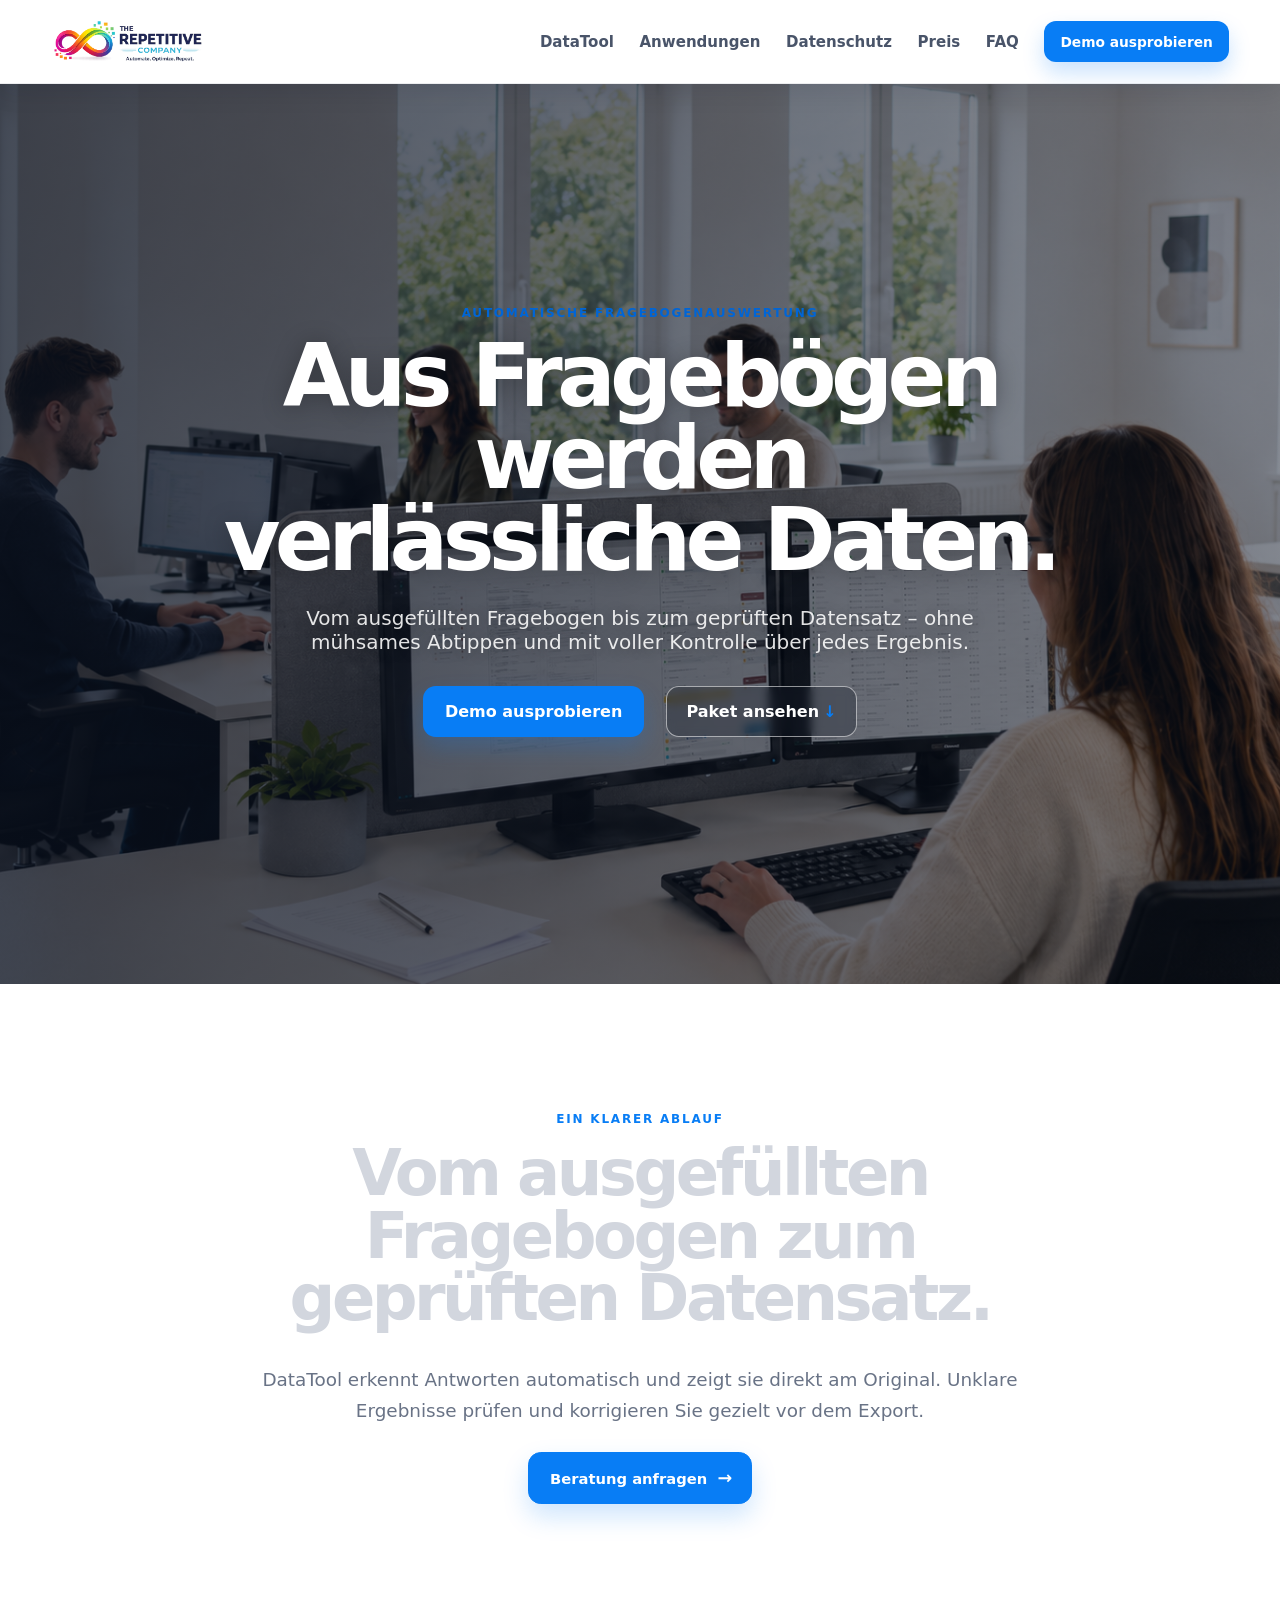
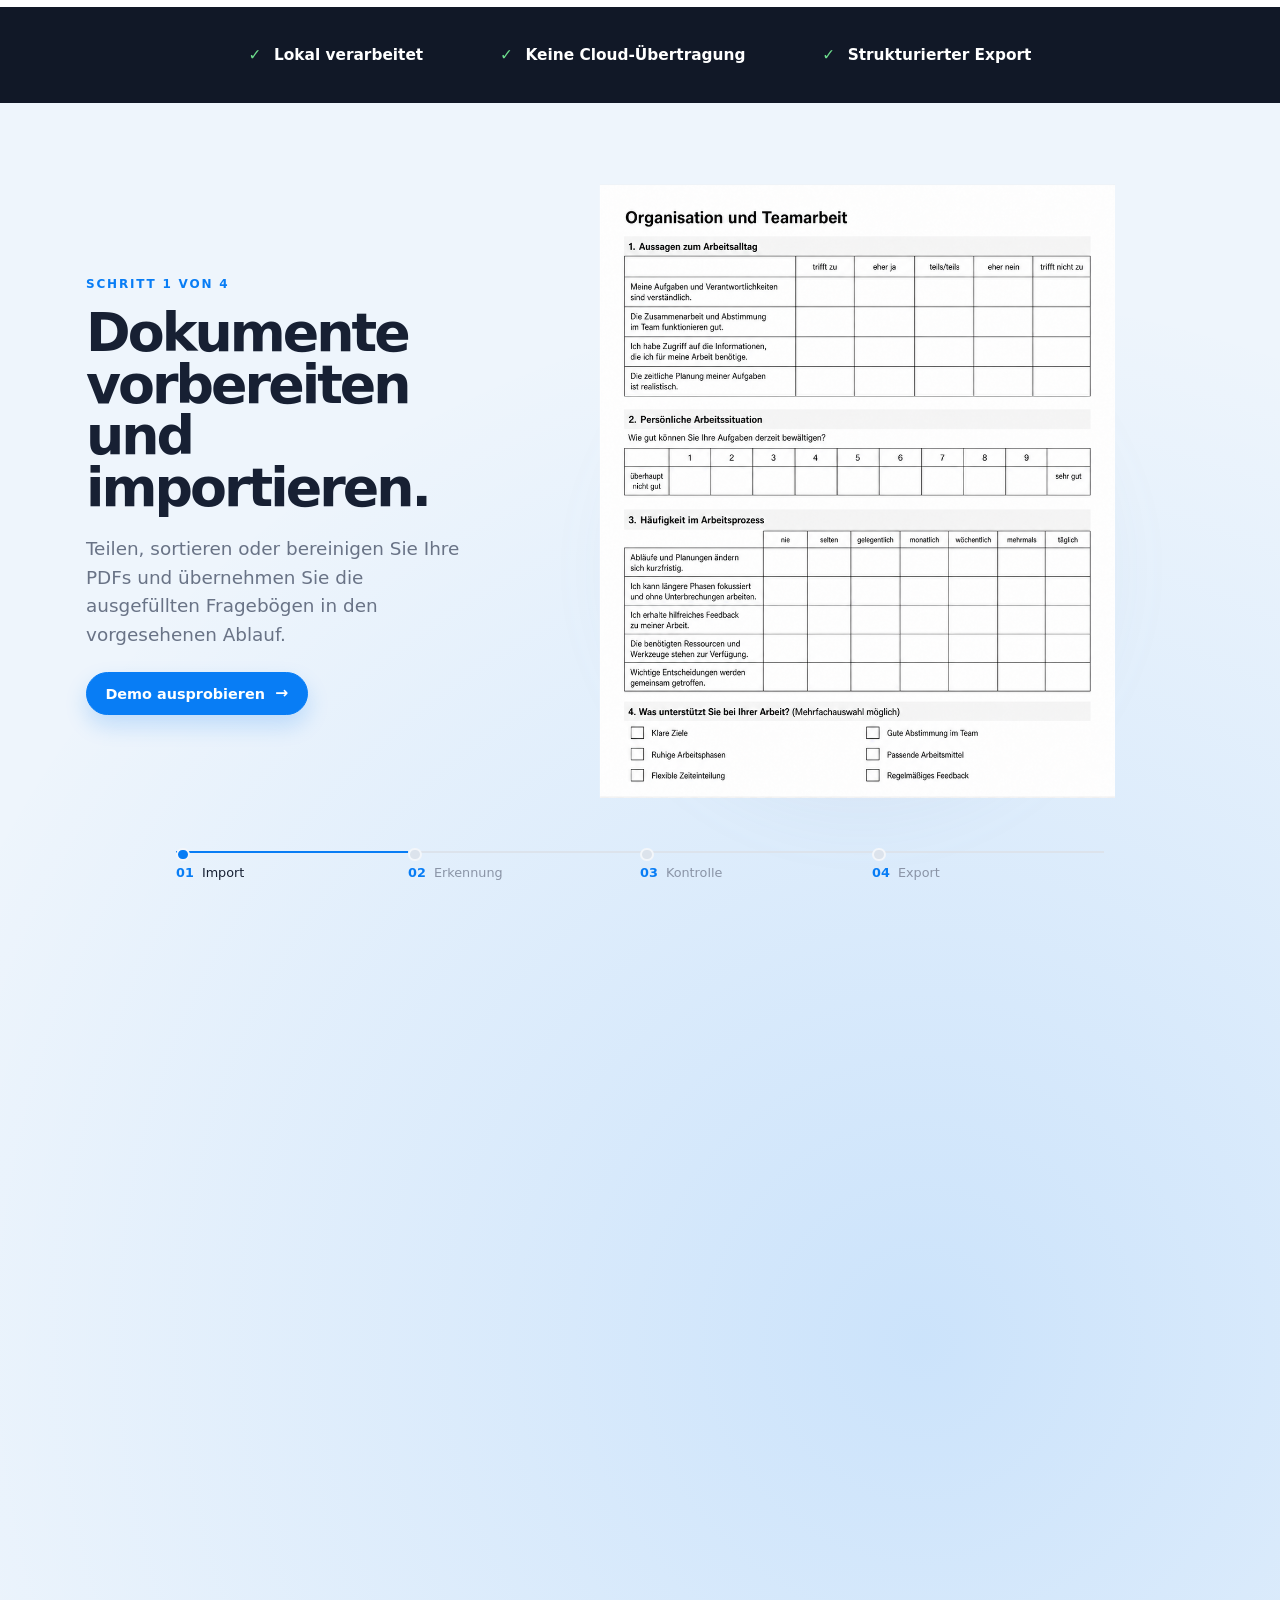
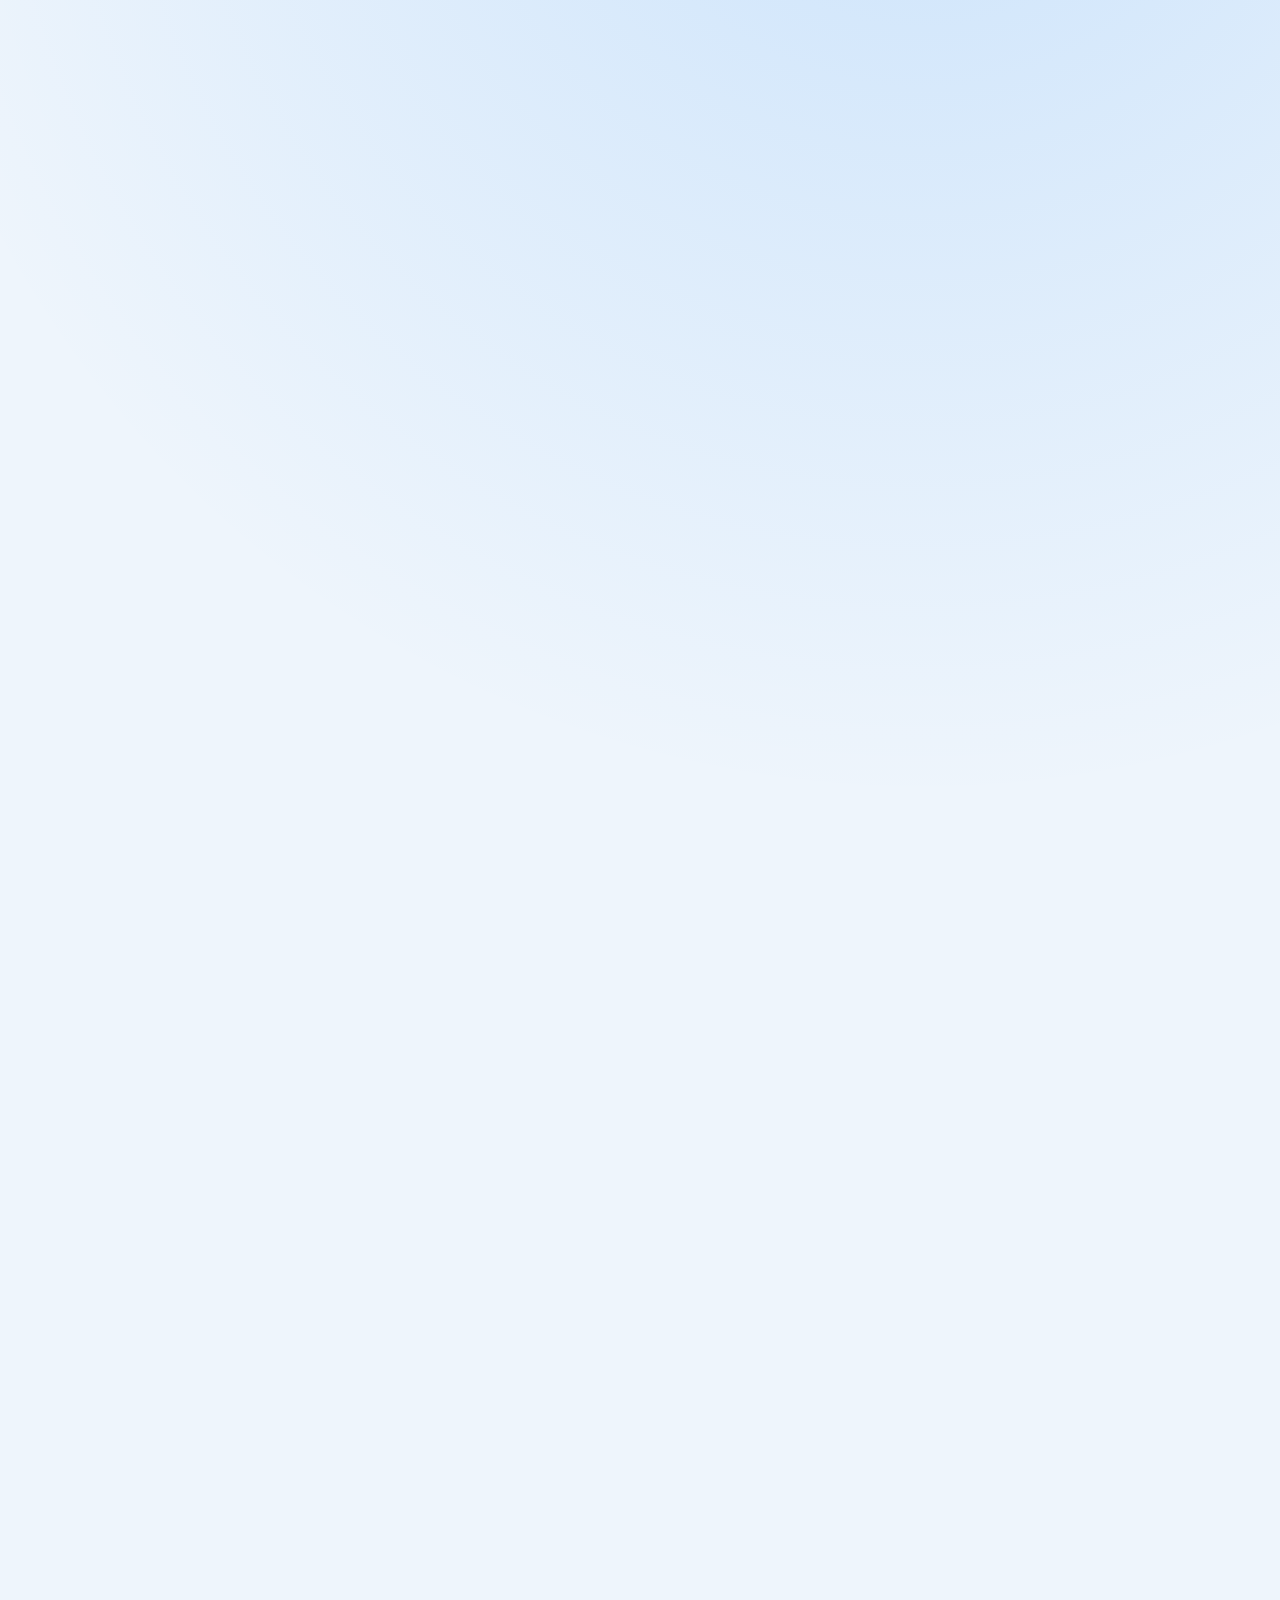
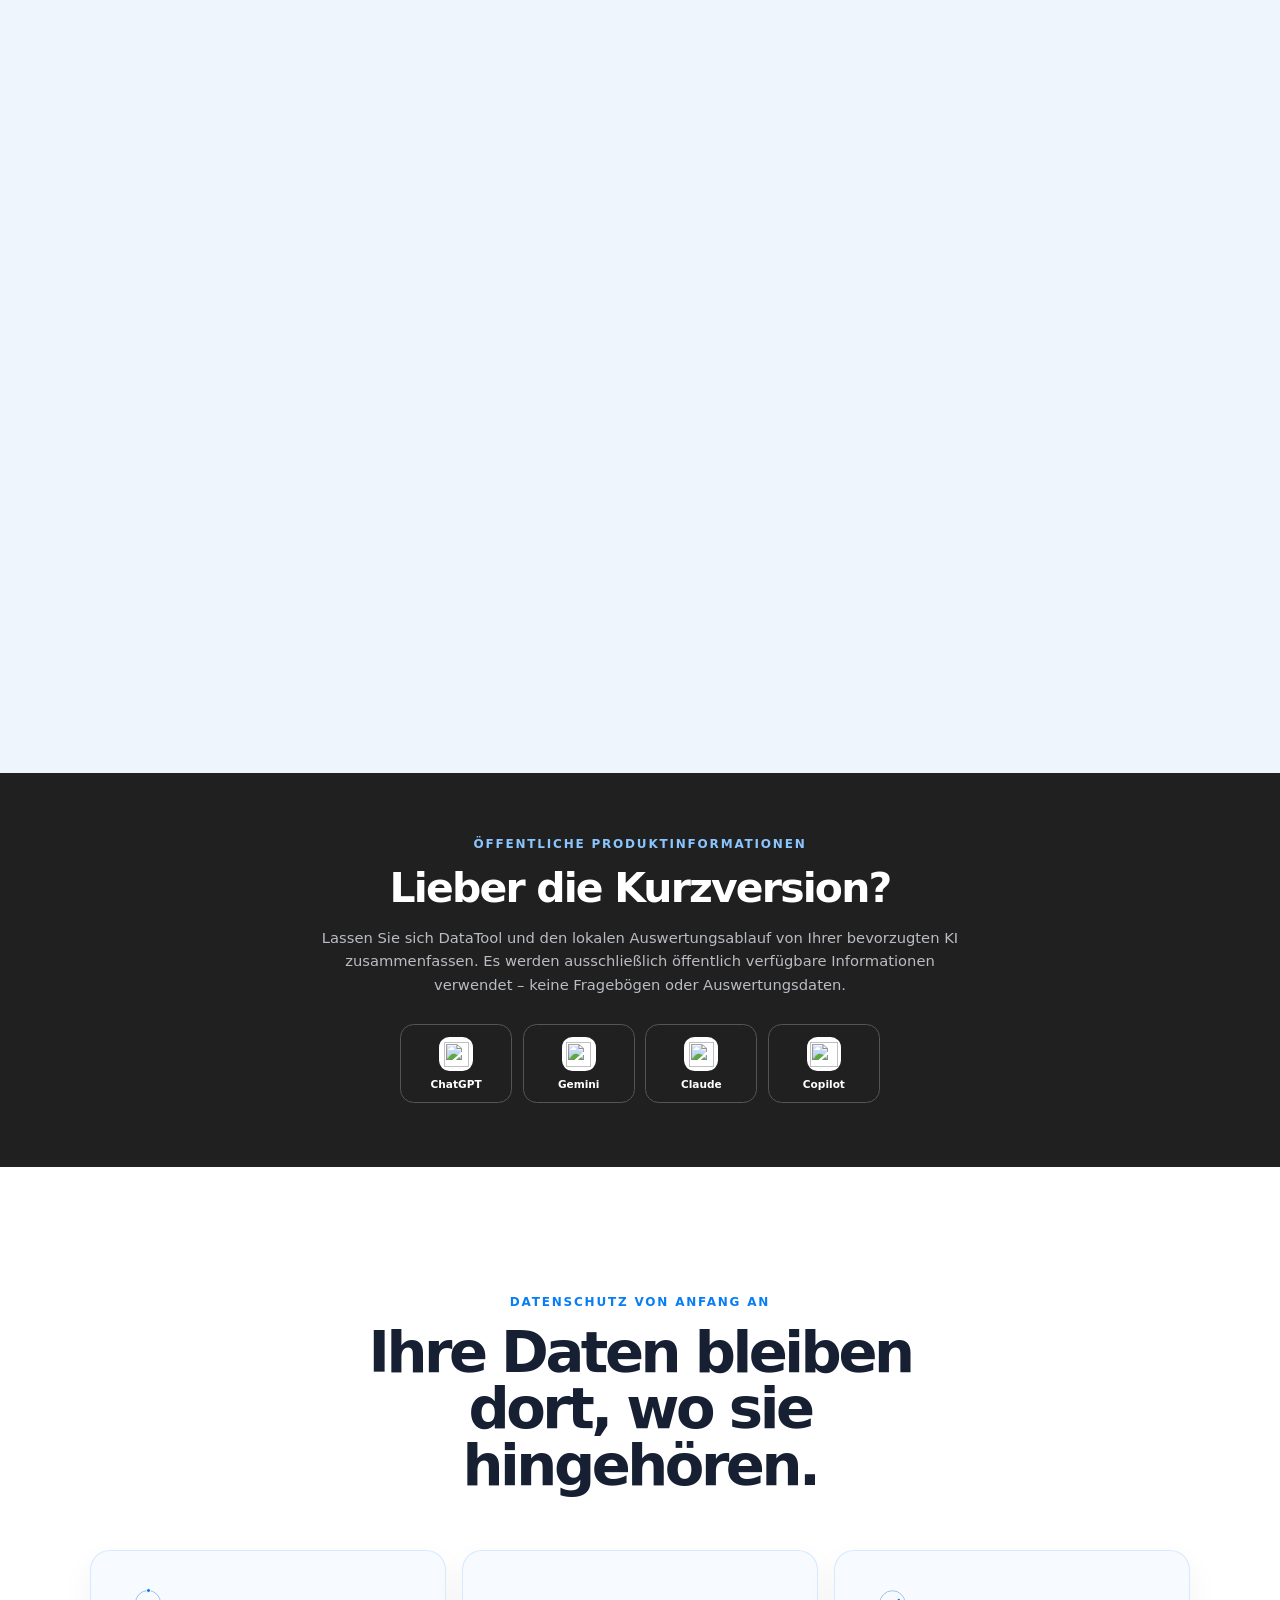
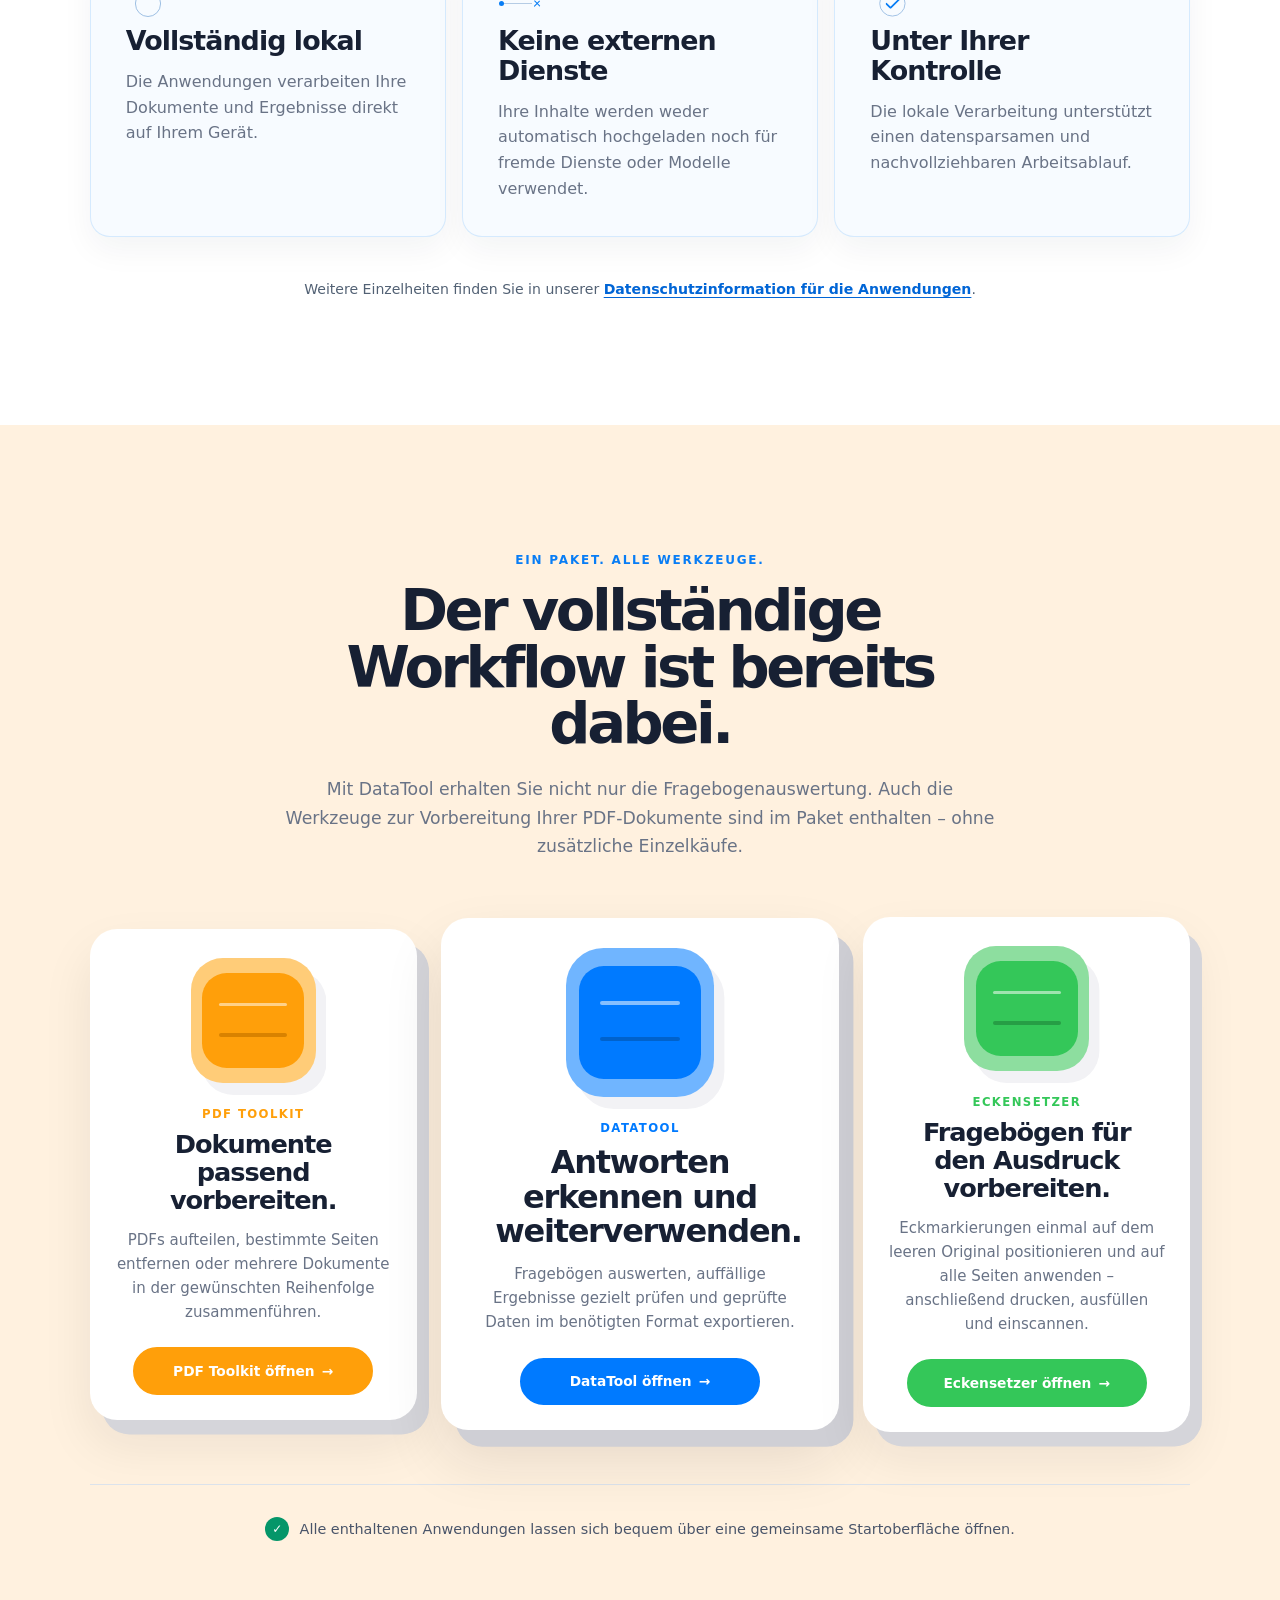
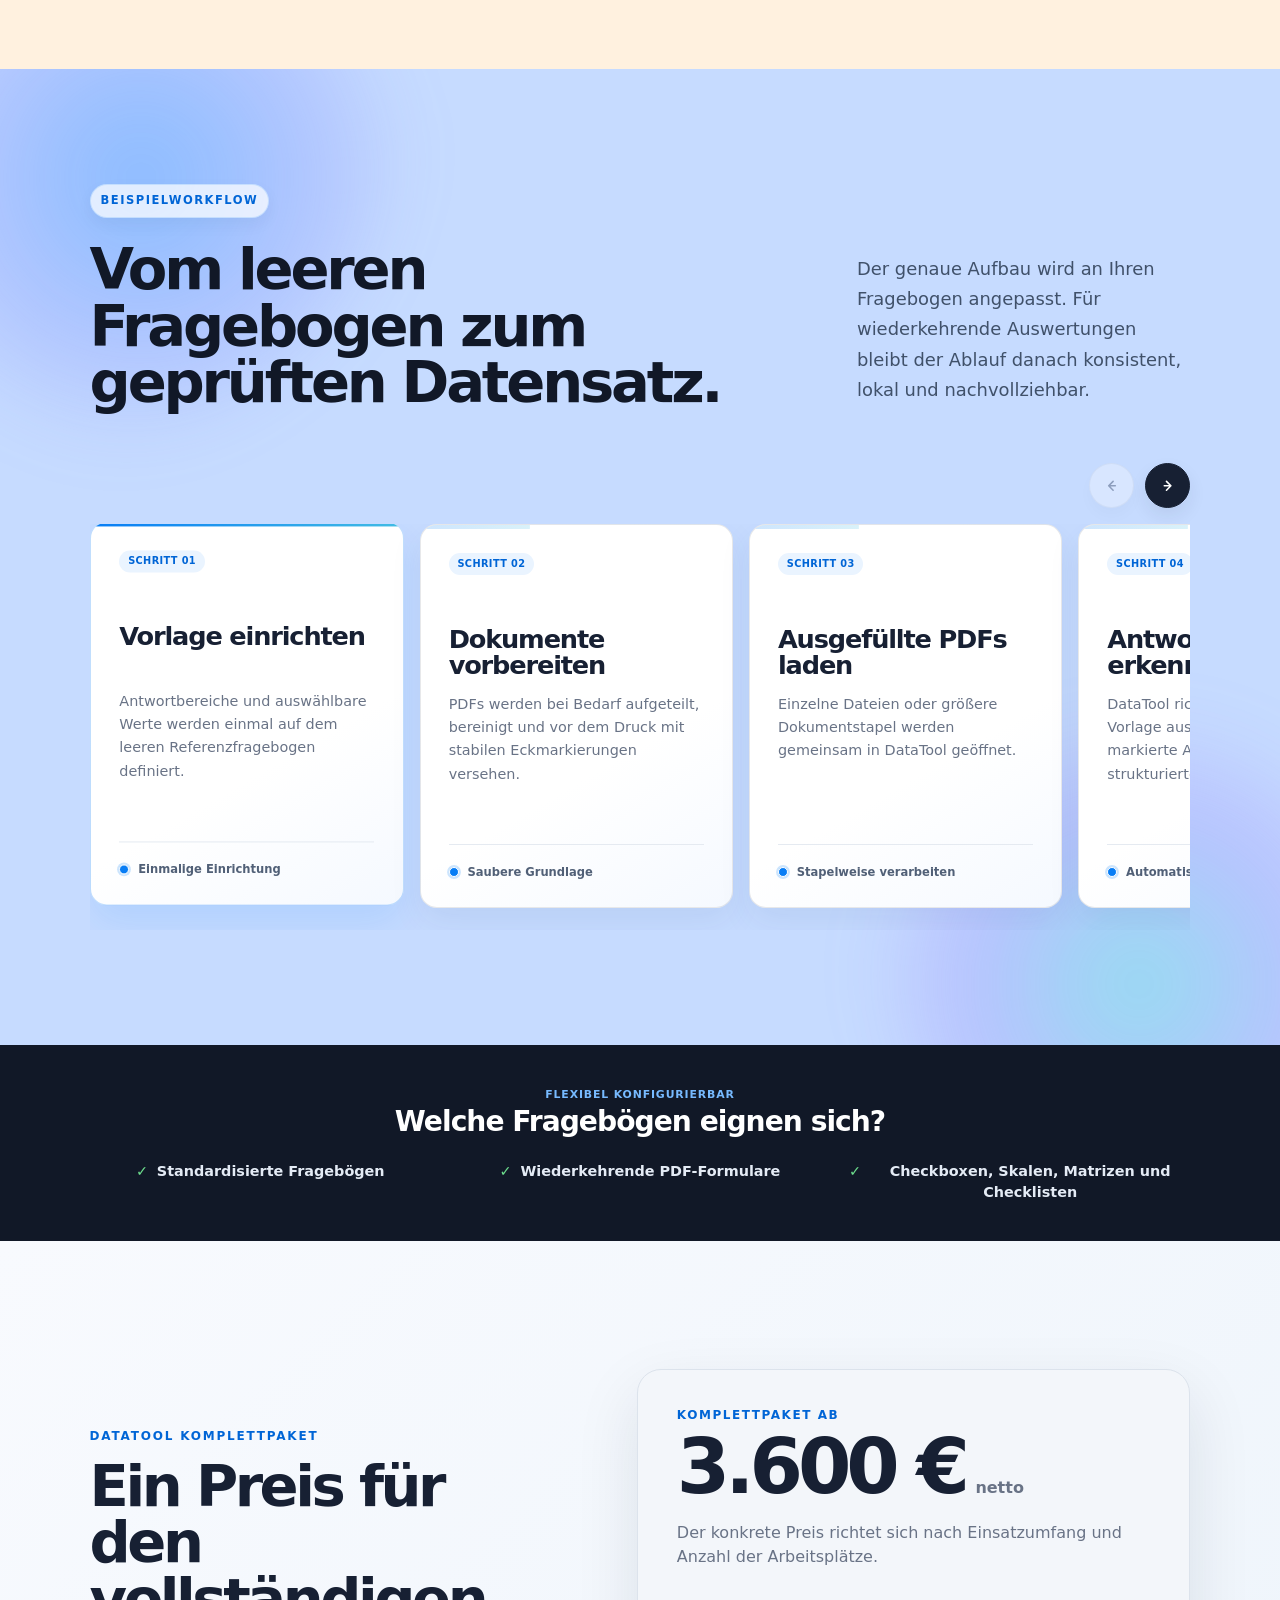
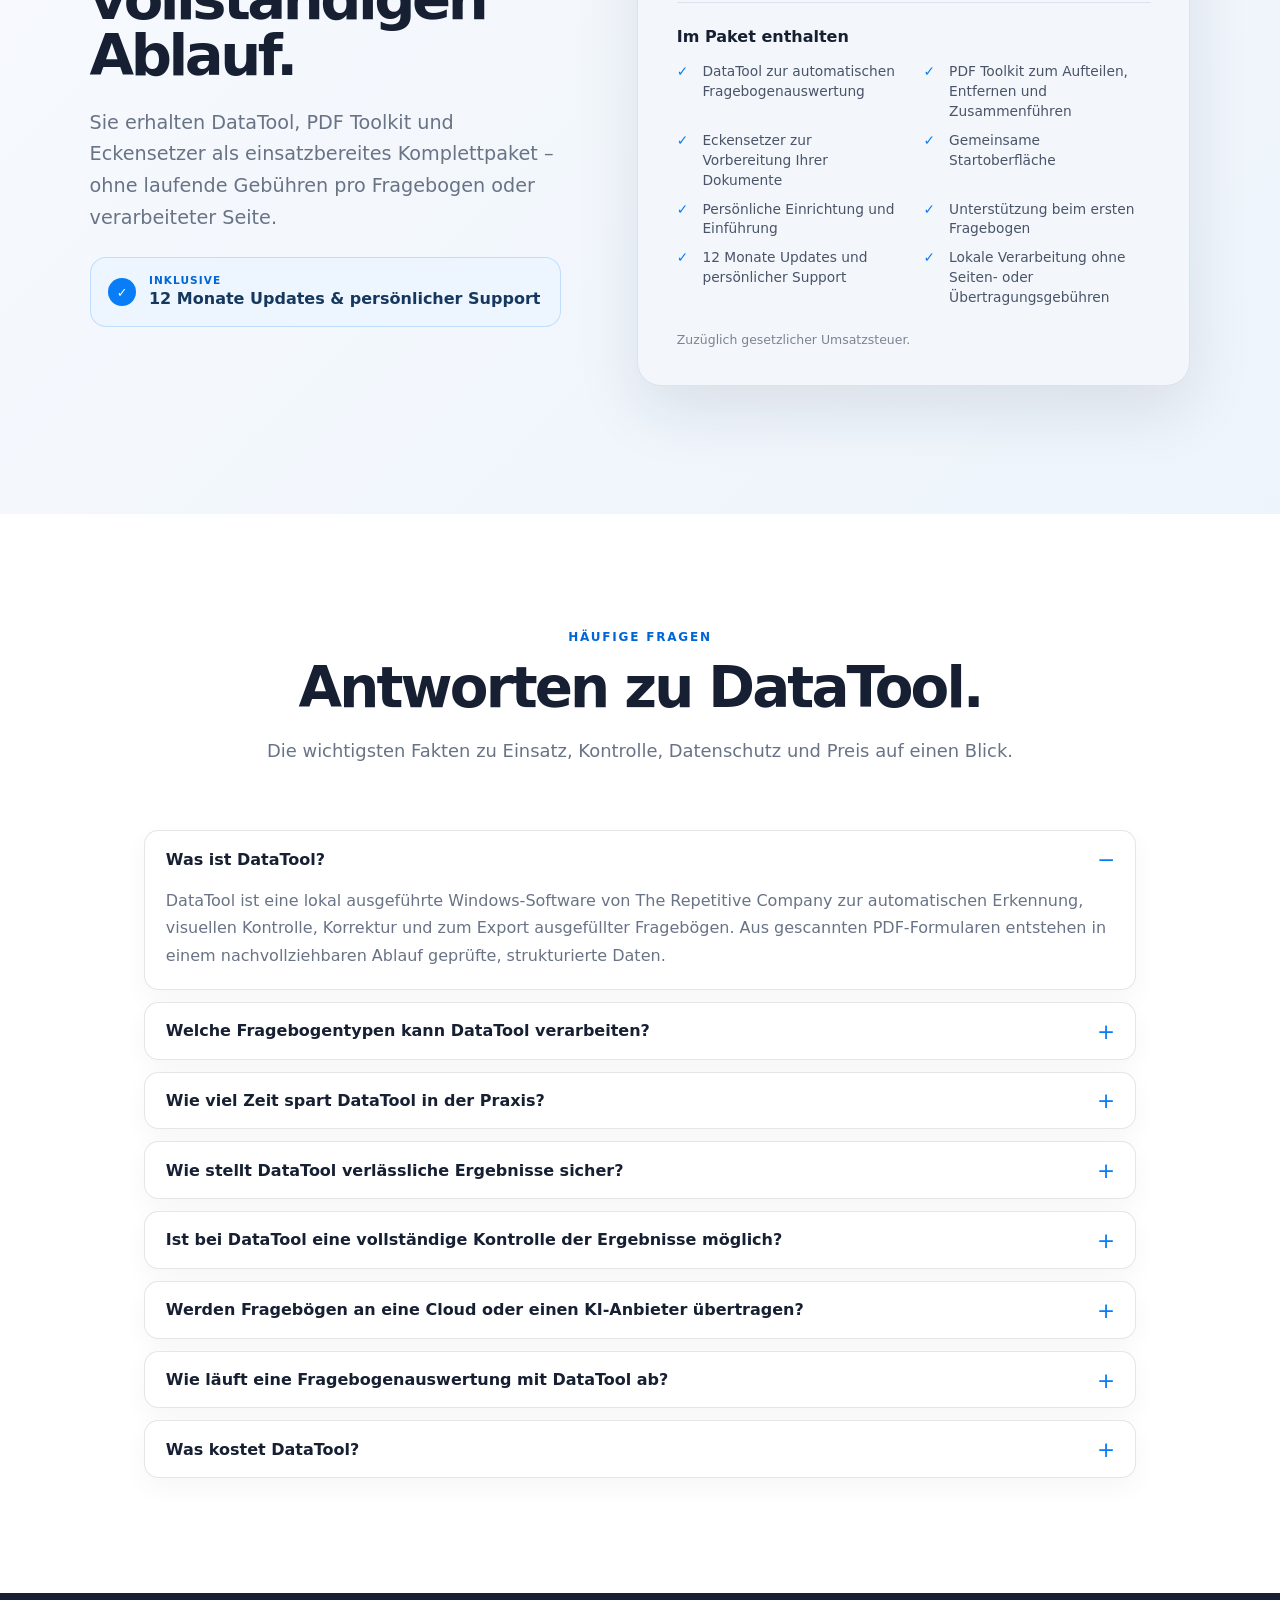
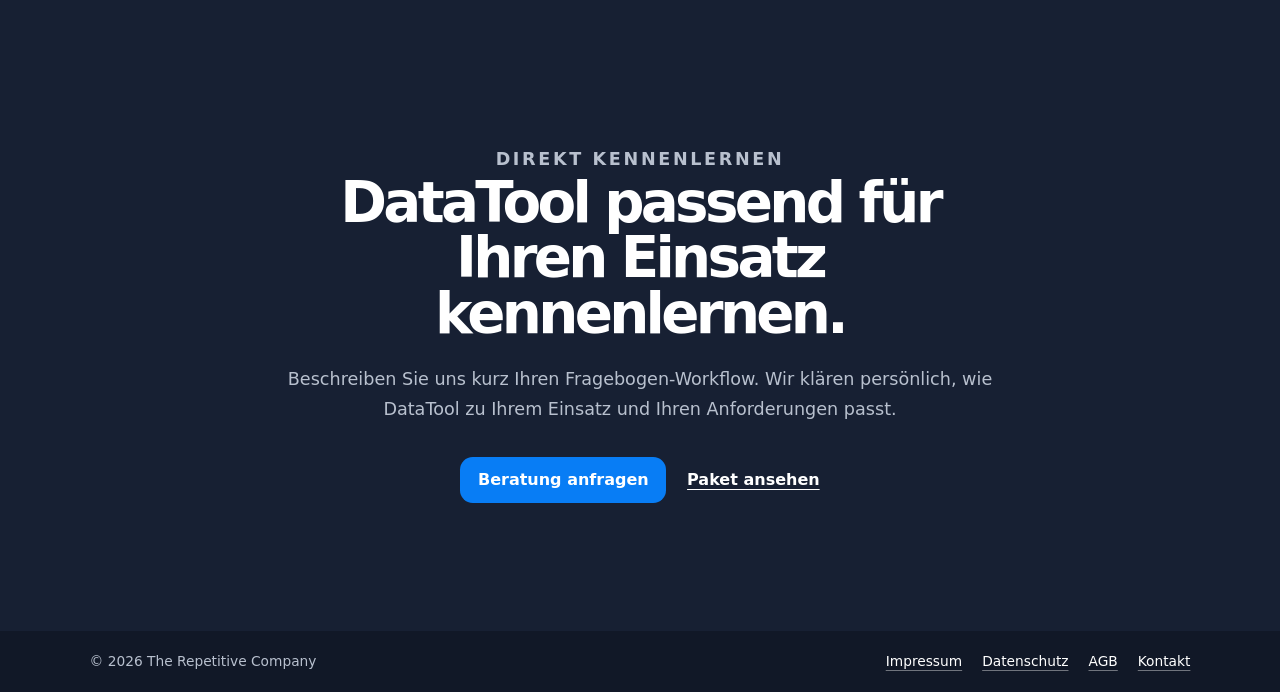
==== commit 1bbc7dda: "Add responsive contact experience" ====
--- a/index.html
+++ b/index.html
@@ -16,7 +16,7 @@
     <title>DataTool – Fragebögen automatisch auswerten</title>
     <link rel="canonical" href="./" />
     <link rel="stylesheet" href="./styles.css" />
-    <link rel="stylesheet" href="./site.css?v=20260808-workflow11" />
+    <link rel="stylesheet" href="./site.css?v=20260809-contact3" />
     <script type="application/ld+json">
       {
         "@context": "https://schema.org",
@@ -86,7 +86,7 @@
                 "name": "Wie viel Zeit spart DataTool in der Praxis?",
                 "acceptedAnswer": {
                   "@type": "Answer",
-                  "text": "Im schnellsten dokumentierten Praxisdurchlauf benötigte der vollständige DataTool-Prozess 1 Stunde 12 Minuten. Gegenüber dem dokumentierten manuellen Ausgangswert von 4 Stunden 23 Minuten entspricht das bis zu 73 Prozent weniger Zeit. Da der spätere Durchlauf mit einer weiterentwickelten Softwareversion erfolgte und kein paralleler Vergleich unter identischen Bedingungen war, ist dieser Wert ein Praxisergebnis und keine allgemeine Garantie. Die tatsächliche Ersparnis hängt von Umfang, Fragebogen, Scanqualität, Hardware und Kontrollaufwand ab."
+                  "text": "Nutzerinnen und Nutzer berichten je nach Einsatzfall von rund 73 bis 90 Prozent weniger Zeitaufwand mit DataTool gegenüber dem bisherigen manuellen Ablauf. Diese Werte stammen aus konkreten Praxiserfahrungen und sind keine allgemeine Garantie. Die tatsächliche Ersparnis hängt von Umfang, Fragebogen, Scanqualität, Hardware und Kontrollaufwand ab."
                 }
               },
               {
@@ -559,7 +559,7 @@
           </details>
           <details>
             <summary>Wie viel Zeit spart DataTool in der Praxis?</summary>
-            <p>Im schnellsten dokumentierten Praxisdurchlauf benötigte der vollständige DataTool-Prozess <strong>1 Stunde 12 Minuten</strong>. Gegenüber dem dokumentierten manuellen Ausgangswert von 4 Stunden 23 Minuten entspricht das <strong>bis zu 73&nbsp;% weniger Zeit</strong>. Da der spätere Durchlauf mit einer weiterentwickelten Softwareversion erfolgte und kein paralleler Vergleich unter identischen Bedingungen war, ist dieser Wert ein Praxisergebnis und keine allgemeine Garantie. Die tatsächliche Ersparnis hängt von Umfang, Fragebogen, Scanqualität, Hardware und Kontrollaufwand ab.</p>
+            <p>Nutzerinnen und Nutzer berichten je nach Einsatzfall von <strong>rund 73 bis 90&nbsp;% weniger Zeitaufwand</strong> mit DataTool gegenüber dem bisherigen manuellen Ablauf. Diese Werte stammen aus konkreten Praxiserfahrungen und sind keine allgemeine Garantie. Die tatsächliche Ersparnis hängt von Umfang, Fragebogen, Scanqualität, Hardware und Kontrollaufwand ab.</p>
           </details>
           <details>
             <summary>Wie stellt DataTool verlässliche Ergebnisse sicher?</summary>
@@ -607,9 +607,10 @@
         <a href="./impressum.html">Impressum</a>
         <a href="./datenschutz.html">Datenschutz</a>
         <a href="./agb.html">AGB</a>
+        <a href="./kontakt.html">Kontakt</a>
       </nav>
     </footer>
 
-    <script src="./site.js?v=20260808-workflow6"></script>
+    <script src="./site.js?v=20260809-contact4"></script>
   </body>
 </html>
--- a/site.css
+++ b/site.css
@@ -134,6 +134,45 @@
   color: var(--muted);
   font-size: clamp(1rem, 1.5vw, 1.15rem);
   line-height: 1.65;
+}
+
+.workflow-contact-cta {
+  min-height: 3.25rem;
+  margin-top: 1.65rem;
+  padding: 0.85rem 1.15rem 0.85rem 1.3rem;
+  display: inline-flex;
+  align-items: center;
+  justify-content: center;
+  gap: 0.65rem;
+  border: 1px solid var(--v3-blue);
+  border-radius: 0.8rem;
+  color: #fff;
+  background: var(--v3-blue);
+  box-shadow: 0 0.75rem 1.6rem rgb(8 125 245 / 20%);
+  font-size: 0.92rem;
+  font-weight: 800;
+  text-decoration: none;
+  transition: background 180ms ease, box-shadow 180ms ease, transform 180ms ease;
+}
+
+.workflow-contact-cta span { font-size: 1.1rem; transition: transform 180ms ease; }
+.workflow-contact-cta:hover { background: var(--v3-blue-dark); box-shadow: 0 1rem 2rem rgb(8 125 245 / 26%); transform: translateY(-0.12rem); }
+.workflow-contact-cta:hover span { transform: translateX(0.15rem); }
+.workflow-contact-cta:focus-visible { outline: 3px solid rgb(8 125 245 / 28%); outline-offset: 3px; }
+
+.workflow-contact-cta--secondary {
+  border-color: rgb(23 32 51 / 16%);
+  color: #172033;
+  background: rgb(255 255 255 / 74%);
+  box-shadow: 0 0.6rem 1.4rem rgb(23 32 51 / 7%);
+  backdrop-filter: blur(8px);
+}
+
+.workflow-contact-cta--secondary:hover {
+  border-color: #172033;
+  color: #fff;
+  background: #172033;
+  box-shadow: 0 0.9rem 1.8rem rgb(23 32 51 / 18%);
 }
 
 .scroll-story {
